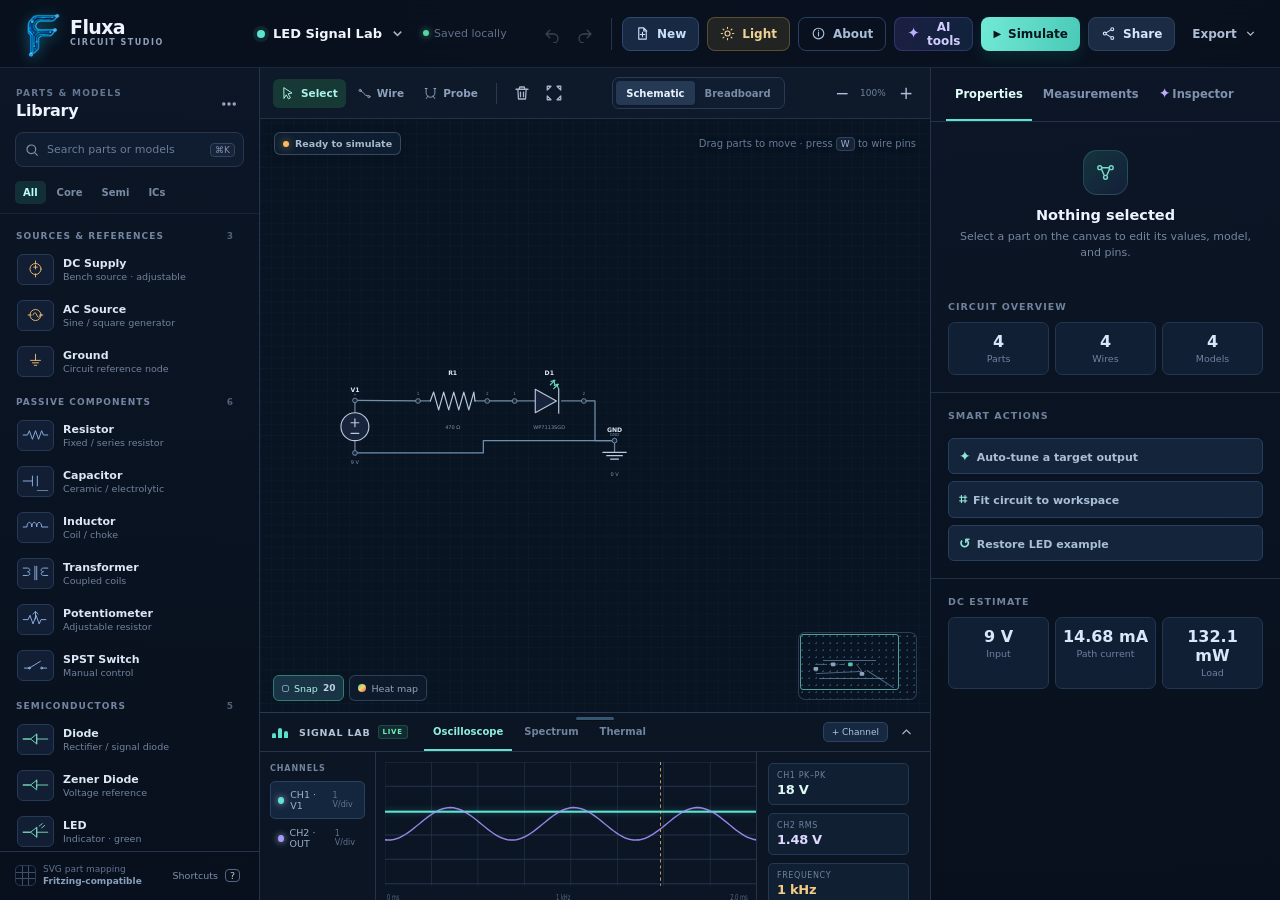
==== Fluxa.html @ 936eec21 "Initial release of Fluxa v1.0.0" ====
<!DOCTYPE html>
<html lang="en">
<head>
  <meta charset="UTF-8" />
  <meta name="viewport" content="width=device-width, initial-scale=1.0" />
  <meta name="theme-color" content="#0a1323" />
  <title>Fluxa — Circuit Studio</title>
  <style>
:root {
  --bg: #09111f;
  --bg-deep: #060c16;
  --panel: #0d1727;
  --panel-2: #111e31;
  --panel-3: #15233a;
  --line: #24334a;
  --line-soft: rgba(116, 143, 178, .16);
  --text: #edf4ff;
  --muted: #8ea0bb;
  --quiet: #60718b;
  --cyan: #58e6d0;
  --cyan-2: #22c8b3;
  --blue: #70a9ff;
  --violet: #9b8cff;
  --green: #55d69b;
  --amber: #f6bd5e;
  --red: #f36d77;
  --shadow: 0 18px 45px rgba(1, 6, 16, .34);
  --radius: 11px;
  font-family: Inter, ui-sans-serif, system-ui, -apple-system, BlinkMacSystemFont, "Segoe UI", sans-serif;
  color: var(--text);
  background: var(--bg);
}

* { box-sizing: border-box; }
html, body { width: 100%; height: 100%; margin: 0; overflow: hidden; }
body { background: radial-gradient(ellipse at 65% -30%, #142441 0%, var(--bg) 42%, var(--bg-deep) 100%); font-size: 13px; }
button, input, select { font: inherit; }
button { color: inherit; cursor: pointer; border: 0; }
button:focus-visible, input:focus-visible, select:focus-visible { outline: 2px solid var(--cyan); outline-offset: 2px; }
svg { display: block; }
.hidden { display: none !important; }

.app-shell { height: 100vh; height: 100dvh; min-height: 0; max-height: 100dvh; overflow: hidden; display: flex; flex-direction: column; }
.topbar {
  height: 68px; min-height: 68px; display: flex; align-items: center; gap: 26px;
  padding: 0 20px 0 18px; border-bottom: 1px solid rgba(101, 130, 168, .22);
  background: rgba(9, 17, 31, .9); backdrop-filter: blur(15px); position: relative; z-index: 20;
}
.brand { display: flex; align-items: center; gap: 10px; width: 206px; flex-shrink: 0; }
.brand-mark { width: 42px; height: 42px; display: grid; place-items: center; flex: 0 0 auto; overflow: visible; }
.brand-mark img { width: 45px; height: 45px; object-fit: contain; filter: drop-shadow(0 3px 7px rgba(39, 213, 255, .42)); }
.brand strong { display: block; letter-spacing: -.6px; font-size: 19px; font-weight: 750; line-height: 18px; }
.brand span { display: block; color: var(--muted); text-transform: uppercase; letter-spacing: 1.5px; font-size: 8px; line-height: 13px; font-weight: 800; }
.project-title-wrap { display: flex; align-items: center; gap: 11px; min-width: 260px; }
.project-title { display: flex; align-items: center; background: transparent; padding: 7px 7px; gap: 8px; border-radius: 7px; color: #f0f5fc; font-weight: 650; font-size: 13px; }
.project-title:hover { background: rgba(103, 132, 170, .13); }
.project-dot { width: 8px; height: 8px; background: var(--cyan); border-radius: 50%; box-shadow: 0 0 0 4px rgba(88, 230, 208, .1); }
.chevron { width: 15px; height: 15px; fill: none; stroke: currentColor; stroke-width: 1.6; opacity: .7; }
.save-status { font-size: 11px; color: var(--quiet); white-space: nowrap; }
.save-status i { width: 6px; height: 6px; display: inline-block; border-radius: 50%; background: var(--green); margin: 0 5px 1px 0; box-shadow: 0 0 7px rgba(85, 214, 155, .75); }
.top-actions { display: flex; align-items: center; gap: 8px; margin-left: auto; }
.history-actions { display: flex; border-right: 1px solid var(--line); padding-right: 10px; margin-right: 2px; gap: 1px; }
.icon-button, .small-icon, .icon-tool { width: 32px; height: 32px; display: grid; place-items: center; background: transparent; color: #a7b6cb; border-radius: 7px; }
.icon-button:hover:not(:disabled), .small-icon:hover, .icon-tool:hover { background: #1a2a43; color: #f3f7fe; }
.icon-button:disabled { opacity: .3; cursor: not-allowed; }
.icon-button svg, .small-icon svg, .icon-tool svg { width: 18px; height: 18px; fill: none; stroke: currentColor; stroke-width: 1.7; stroke-linecap: round; stroke-linejoin: round; }
.new-project-button, .theme-button, .about-button, .ai-top-button, .simulate-button, .share-button, .export-button { height: 34px; border-radius: 8px; display: inline-flex; align-items: center; gap: 7px; font-weight: 700; font-size: 12px; padding: 0 12px; transition: transform .16s ease, background .16s ease; }
.new-project-button:hover, .theme-button:hover, .about-button:hover, .ai-top-button:hover, .simulate-button:hover, .share-button:hover, .export-button:hover { transform: translateY(-1px); }
.new-project-button { color: #cae0fa; background: #172943; border: 1px solid #2e496b; }
.new-project-button:hover { color: #e5f4ff; background: #203957; border-color: #4b719e; }
.new-project-button svg, .theme-button svg, .about-button svg { width: 15px; height: 15px; fill: none; stroke: currentColor; stroke-width: 1.8; stroke-linecap: round; stroke-linejoin: round; }
.theme-button { color: #efd394; background: rgba(215, 162, 66, .12); border: 1px solid rgba(229, 183, 91, .29); }
.theme-button:hover { color: #fff0bd; background: rgba(215, 162, 66, .2); border-color: rgba(243, 204, 122, .48); }
.about-button { color: #a9bdd8; background: transparent; border: 1px solid #2b405e; }
.about-button:hover { color: #e5effb; background: #1b2d47; border-color: #476486; }
.ai-top-button { background: linear-gradient(100deg, rgba(129, 107, 255, .16), rgba(64, 153, 255, .13)); color: #d2ccff; border: 1px solid rgba(145, 128, 255, .22); }
.sparkle, .tab-spark { color: #bbaeff; font-size: 15px; line-height: 1; }
.simulate-button { color: #07151c; background: linear-gradient(105deg, #72ead5, #49c9b8); box-shadow: 0 7px 15px rgba(26, 190, 166, .13); }
.simulate-button.running { background: linear-gradient(105deg, #f2bf67, #ed9a55); }
.play-icon { font-size: 10px; }
.share-button { background: #1c2b44; color: #d6e6fc; border: 1px solid #2c4160; }
.share-button svg { width: 15px; height: 15px; fill: none; stroke: currentColor; stroke-width: 1.8; }
.export-button { background: transparent; color: #adbed6; padding-left: 9px; padding-right: 6px; }
.export-button svg { width: 13px; height: 13px; fill: none; stroke: currentColor; stroke-width: 1.6; }

.workspace { flex: 1 1 auto; min-height: 0; overflow: hidden; display: grid; grid-template-columns: 260px minmax(420px, 1fr) 350px; }
.library-panel, .inspector-panel { min-height: 0; background: linear-gradient(180deg, rgba(12, 22, 38, .96), rgba(8, 16, 29, .97)); }
.library-panel { border-right: 1px solid var(--line); display: flex; flex-direction: column; overflow: hidden; }
.inspector-panel { border-left: 1px solid var(--line); display: flex; flex-direction: column; overflow: hidden; }
.panel-heading { padding: 20px 16px 12px; display: flex; justify-content: space-between; align-items: center; }
.eyebrow { color: #657793; text-transform: uppercase; font-size: 9px; letter-spacing: 1.25px; font-weight: 750; display: block; margin-bottom: 3px; }
h2 { margin: 0; font-size: 16px; letter-spacing: -.25px; }
.small-icon { width: 29px; height: 29px; }
.search-input { margin: 0 15px; height: 35px; display: flex; align-items: center; gap: 7px; background: #101d31; border: 1px solid #243650; border-radius: 8px; padding: 0 8px; color: #7f91ab; }
.search-input:focus-within { border-color: #4d918d; box-shadow: 0 0 0 3px rgba(88, 230, 208, .09); }
.search-input svg { width: 16px; height: 16px; stroke: currentColor; fill: none; stroke-width: 1.8; flex: 0 0 auto; }
.search-input input { background: transparent; color: #e4edf9; border: 0; outline: 0; padding: 0; min-width: 0; width: 100%; font-size: 11px; }
.search-input input::placeholder { color: #697d99; }
kbd { border: 1px solid #33445d; border-radius: 4px; background: #17243a; color: #7f93b0; font-size: 9px; padding: 1px 4px; font-family: inherit; white-space: nowrap; }
.library-tabs { padding: 14px 15px 9px; display: flex; gap: 3px; border-bottom: 1px solid rgba(74, 99, 131, .2); }
.library-tab { padding: 6px 8px; color: #798ba4; font-size: 10px; font-weight: 700; background: transparent; border-radius: 5px; }
.library-tab:hover { color: #c7d6ea; }
.library-tab.active { color: #b8fff4; background: rgba(61, 202, 181, .14); }
.component-list { flex: 1 1 0; min-height: 0; overflow-x: hidden; overflow-y: auto; overscroll-behavior: contain; scrollbar-gutter: stable; padding: 4px 9px 14px; scrollbar-width: thin; scrollbar-color: #2a3d5a transparent; }
.component-list::-webkit-scrollbar { width: 8px; }
.component-list::-webkit-scrollbar-track { background: transparent; }
.component-list::-webkit-scrollbar-thumb { background: #2a3d5a; border: 2px solid #0c1626; border-radius: 99px; }
.component-list::-webkit-scrollbar-thumb:hover { background: #3d587d; }
.component-group-title { color: #7385a0; font-size: 9px; font-weight: 800; text-transform: uppercase; letter-spacing: 1.05px; padding: 13px 7px 5px; display: flex; align-items: center; justify-content: space-between; }
.component-group-title span { color: #4f617c; font-weight: 650; letter-spacing: 0; }
.component-item { min-height: 46px; padding: 6px 7px; display: flex; align-items: center; gap: 9px; border: 1px solid transparent; border-radius: 8px; cursor: grab; user-select: none; }
.component-item:hover { background: #14223a; border-color: #263b58; }
.component-item:active { cursor: grabbing; transform: scale(.985); }
.part-icon { width: 37px; height: 31px; border-radius: 6px; display: grid; place-items: center; color: #91b5ea; background: #111e33; border: 1px solid #263a58; flex: 0 0 auto; }
.part-icon svg { width: 27px; height: 20px; fill: none; stroke: currentColor; stroke-width: 1.5; stroke-linecap: round; stroke-linejoin: round; }
.part-icon.part-semi { color: #78ddbd; }
.part-icon.part-ic { color: #b3a7ff; }
.part-icon.part-source { color: #f2be70; }
.part-info { min-width: 0; flex: 1; }
.part-info b { display: block; color: #dbe7f5; font-size: 11px; line-height: 15px; overflow: hidden; text-overflow: ellipsis; white-space: nowrap; }
.part-info span { color: #71829d; font-size: 9.5px; display: block; overflow: hidden; text-overflow: ellipsis; white-space: nowrap; }
.part-add { width: 21px; height: 21px; flex: 0 0 21px; align-self: center; padding: 0; border-radius: 5px; display: grid; place-items: center; color: #8295b0; background: transparent; opacity: 0; }
.part-add svg { width: 12px; height: 12px; display: block; fill: none; stroke: currentColor; stroke-width: 1.9; stroke-linecap: round; }
.component-item:hover .part-add, .part-add:focus-visible { opacity: 1; background: #223653; color: var(--cyan); }
.empty-library { color: #7b8ca7; font-size: 12px; text-align: center; padding: 32px 15px; }
.library-footer { padding: 11px 15px 13px; border-top: 1px solid var(--line); display: flex; align-items: center; justify-content: space-between; }
.fritzing-note { display: flex; align-items: center; gap: 7px; color: #61738f; font-size: 9px; line-height: 12px; }
.fritzing-note b { color: #86a0bd; font-weight: 650; }
.mini-grid { width: 21px; height: 21px; border-radius: 5px; background: linear-gradient(90deg, transparent 30%, #4c607e 31% 35%, transparent 36% 64%, #4c607e 65% 69%, transparent 70%), linear-gradient(transparent 30%, #4c607e 31% 35%, transparent 36% 64%, #4c607e 65% 69%, transparent 70%); border: 1px solid #30435f; opacity: .8; }
.library-footer button { padding: 5px 4px; background: transparent; color: #7e91ae; font-size: 9.5px; }
.library-footer button:hover { color: #c4d5e9; }.library-footer button span { margin-left: 4px; color: #b5c7dd; border: 1px solid #536682; border-radius: 4px; padding: 0 4px; }

.studio { min-width: 0; min-height: 0; overflow: hidden; display: flex; flex-direction: column; background: #0a1322; }
.editor-toolbar { min-height: 51px; height: 51px; display: flex; align-items: center; gap: 8px; padding: 0 13px; background: #0e192a; border-bottom: 1px solid var(--line); position: relative; z-index: 4; }
.tool-group { display: flex; align-items: center; gap: 3px; }
.tool-button { display: flex; align-items: center; gap: 5px; height: 29px; padding: 0 8px; border-radius: 6px; background: transparent; color: #8da0bc; font-size: 10.5px; font-weight: 650; }
.tool-button svg { width: 15px; height: 15px; stroke: currentColor; fill: none; stroke-width: 1.55; stroke-linecap: round; stroke-linejoin: round; }
.tool-button:hover { background: #192943; color: #d7e4f4; }.tool-button.active { color: #aaf3e7; background: #173936; }
.toolbar-divider { width: 1px; height: 21px; background: #2a3950; margin: 0 2px; }
.icon-tool { width: 29px; height: 29px; }.icon-tool.small { width: 25px; height: 25px; }.icon-tool.small svg { width: 15px; height: 15px; }
.view-control-group { display: flex; align-items: center; gap: 7px; margin: 0 auto; }
.view-switch { display: flex; align-items: center; background: #101d31; padding: 3px; border: 1px solid #283a56; border-radius: 7px; }
.view-switch button { height: 24px; padding: 0 10px; background: transparent; border-radius: 4px; color: #788ca8; font-size: 10px; font-weight: 700; }.view-switch button.active { color: #e8f3fe; background: #263954; box-shadow: 0 1px 3px rgba(1, 8, 19, .35); }
.board-texture-toggle { height: 28px; display: inline-flex; align-items: center; gap: 5px; color: #9eb1c9; font-size: 9.5px; font-weight: 700; white-space: nowrap; cursor: pointer; user-select: none; }.board-texture-toggle input { position: absolute; inline-size: 1px; block-size: 1px; opacity: 0; pointer-events: none; }.board-texture-check { width: 15px; height: 15px; display: grid; place-items: center; border-radius: 4px; border: 1px solid #49617e; background: #14243a; color: transparent; transition: background .14s ease, border-color .14s ease, color .14s ease; }.board-texture-check svg { width: 11px; height: 11px; fill: none; stroke: currentColor; stroke-width: 2.1; stroke-linecap: round; stroke-linejoin: round; }.board-texture-toggle input:checked + .board-texture-check { color: #05221d; background: #74e2cd; border-color: #9af7e8; }.board-texture-toggle:hover { color: #d5e6f6; }.board-texture-toggle:focus-within .board-texture-check { outline: 2px solid var(--cyan); outline-offset: 2px; }
.zoom-controls { display: flex; gap: 1px; align-items: center; color: #7e91ad; font-size: 10px; }.zoom-controls button { height: 25px; width: 24px; background: transparent; border-radius: 5px; color: #adbfda; font-size: 17px; line-height: 20px; }.zoom-controls button:hover { background: #1e2e46; }.zoom-controls span { width: 38px; text-align: center; font-size: 9px; color: #71849f; }
.canvas-wrap { position: relative; flex: 1 1 0; min-height: 0; overflow: hidden; background: #091422; }
.circuit-canvas { width: 100%; height: 100%; touch-action: none; user-select: none; }
.canvas-status-row { pointer-events: none; position: absolute; z-index: 2; top: 13px; left: 14px; right: 14px; display: flex; align-items: center; justify-content: space-between; }
.status-chip { display: flex; align-items: center; gap: 6px; background: rgba(16, 31, 49, .9); border: 1px solid rgba(75, 105, 139, .6); backdrop-filter: blur(7px); color: #a8bacf; padding: 5px 8px; font-size: 9.5px; font-weight: 650; border-radius: 6px; box-shadow: 0 2px 9px rgba(0, 0, 0, .2); }.status-chip i { width: 6px; height: 6px; border-radius: 50%; background: var(--amber); box-shadow: 0 0 8px rgba(246, 189, 94, .7); }.status-chip.running i { background: var(--green); box-shadow: 0 0 8px rgba(85, 214, 155, .8); }
.canvas-help { color: #677b98; font-size: 10px; text-shadow: 0 1px 4px #07101d; }.canvas-help kbd { padding: 1px 4px; color: #9fb0c7; }.canvas-wrap.breadboard-canvas .canvas-help { color: #223b58; background: rgba(249, 246, 237, .88); border: 1px solid rgba(57, 79, 104, .42); border-radius: 6px; padding: 5px 8px; font-weight: 720; text-shadow: 0 1px 0 rgba(255,255,255,.82); box-shadow: 0 2px 8px rgba(65, 56, 35, .14); }.canvas-wrap.breadboard-canvas .canvas-help kbd { color: #1e3150; background: #e8ded0; border-color: #b4a992; }.canvas-wrap.breadboard-canvas .status-chip { color: #28445d; background: rgba(250, 247, 238, .93); border-color: rgba(57, 79, 104, .46); }.canvas-wrap.breadboard-canvas .status-chip.running { color: #1c5b4c; }
.canvas-bottom-left { position: absolute; bottom: 11px; left: 13px; z-index: 3; display: flex; gap: 5px; }.canvas-toggle { height: 26px; padding: 0 8px; border-radius: 6px; color: #90a3bd; background: rgba(14, 28, 46, .89); border: 1px solid rgba(69, 96, 130, .55); font-size: 9.5px; display: flex; align-items: center; gap: 5px; }.canvas-toggle:hover, .canvas-toggle.active { background: #183445; color: #aef2e6; border-color: #317d75; }.snap-dot { width: 7px; height: 7px; border-radius: 2px; border: 1px solid #7e93b0; }.heat-dot { width: 8px; height: 8px; border-radius: 50%; background: linear-gradient(135deg, #4cdaa2, #f7d36a, #ee5462); }.canvas-toggle b { color: #c0d1e8; font-size: 9px; }
.selection-quick-actions { position: absolute; z-index: 7; display: flex; align-items: center; gap: 3px; min-height: 36px; padding: 4px; background: rgba(15, 29, 48, .94); border: 1px solid rgba(74, 111, 151, .78); border-radius: 10px; box-shadow: 0 9px 20px rgba(1, 8, 19, .38); backdrop-filter: blur(10px); transform: translate(-50%, -100%); transform-origin: center bottom; }.selection-quick-actions.below { transform: translate(-50%, 0); transform-origin: center top; }.selection-action-label { max-width: 72px; overflow: hidden; text-overflow: ellipsis; white-space: nowrap; padding: 0 5px 0 4px; color: #c7d7e9; font-size: 9px; font-weight: 800; letter-spacing: .25px; }.selection-action-button { width: 29px; height: 28px; display: grid; place-items: center; padding: 0; color: #a9c0dd; background: #1d314c; border: 1px solid #2e4a6c; border-radius: 7px; transition: transform .14s ease, background .14s ease, color .14s ease; }.selection-action-button:hover { color: #dffff7; background: #24554f; border-color: #3d9b8e; transform: translateY(-1px); }.selection-action-button svg { width: 15px; height: 15px; fill: none; stroke: currentColor; stroke-width: 1.8; stroke-linecap: round; stroke-linejoin: round; }.selection-action-button.danger { color: #f4a7af; background: #382636; border-color: #744153; }.selection-action-button.danger:hover { color: #ffe1e4; background: #6b3344; border-color: #d65c6e; }.canvas-wrap.breadboard-canvas .selection-quick-actions { background: rgba(255, 252, 245, .96); border-color: #9a7ab9; box-shadow: 0 8px 18px rgba(71, 43, 92, .25); }.canvas-wrap.breadboard-canvas .selection-action-label { color: #41275d; }.canvas-wrap.breadboard-canvas .selection-action-button { color: #55317a; background: #efe7f6; border-color: #bda3d8; }.canvas-wrap.breadboard-canvas .selection-action-button:hover { color: #fff; background: #6f2dbd; border-color: #55208f; }.canvas-wrap.breadboard-canvas .selection-action-button.danger { color: #9a2938; background: #fae9e8; border-color: #d99a9f; }.canvas-wrap.breadboard-canvas .selection-action-button.danger:hover { color: #fff; background: #b82f43; border-color: #902237; }.minimap { width: 119px; height: 68px; position: absolute; right: 13px; bottom: 12px; z-index: 2; overflow: hidden; background: rgba(10, 21, 36, .89); border: 1px solid rgba(70, 96, 129, .6); border-radius: 7px; opacity: .9; }.minimap-grid { inset: 0; position: absolute; background-image: radial-gradient(#2d4968 1px, transparent 1px); background-size: 7px 7px; }.minimap-grid span, .minimap-grid i, .minimap-grid b { position: absolute; height: 1px; background: #6a97b9; transform-origin: left center; opacity: .72; }.minimap-grid span { width: 53px; left: 24px; top: 27px; }.minimap-grid i { width: 32px; left: 68px; top: 37px; transform: rotate(33deg); }.minimap-grid b { width: 65px; left: 20px; top: 45px; }.konva-minimap { position: absolute; inset: 0; z-index: 1; pointer-events: none; }.konva-minimap canvas { display: block; }.minimap-viewport { position: absolute; inset: 8px 10px; z-index: 2; border: 1px solid rgba(112, 229, 207, .75); border-radius: 3px; }

/* canvas objects */
.circuit-canvas .wire-hit { fill: none; stroke: rgba(255,255,255,.001); stroke-width: 15; stroke-linecap: round; stroke-linejoin: round; cursor: pointer; }.circuit-canvas .wire { fill: none; stroke: #7190ae; stroke-width: 2.2; stroke-linecap: round; stroke-linejoin: round; cursor: pointer; transition: stroke .15s ease, stroke-width .15s ease; }.circuit-canvas .wire:hover { stroke: #a8e9df; stroke-width: 3.2; }.circuit-canvas .wire.active { stroke: #67d8c4; filter: url(#softGlow); }.circuit-canvas .wire.warn { stroke: #e5aa60; }.circuit-canvas .wire.selected { stroke: #b5fff3; stroke-width: 4.4; filter: url(#softGlow); }.circuit-canvas .wire-preview { fill: none; stroke: #62e2cd; stroke-width: 2.7; stroke-dasharray: 5 5; pointer-events: none; }.circuit-canvas .junction { fill: #90d8ce; stroke: #0d2630; stroke-width: 2; }.circuit-canvas .component { cursor: grab; }.circuit-canvas .component.dragging { cursor: grabbing; opacity: .86; }.circuit-canvas .component .part-stroke { fill: none; stroke: #b9cadf; stroke-width: 2.1; stroke-linecap: round; stroke-linejoin: round; }.circuit-canvas .component .part-pin { fill: none; stroke: #6e819b; stroke-width: 2.2; stroke-linecap: round; }.circuit-canvas .component .part-fill { fill: #17243b; stroke: #b9cadf; stroke-width: 2; stroke-linejoin: round; }.circuit-canvas .component .part-accent { fill: none; stroke: #73dfc6; stroke-width: 2; stroke-linecap: round; stroke-linejoin: round; }.circuit-canvas .component .part-gold { fill: #d6a758; stroke: #e3c079; stroke-width: 1.3; }.circuit-canvas .component .part-ic { fill: #1b273c; stroke: #af9eff; stroke-width: 1.8; }.circuit-canvas .component .part-label { fill: #dce7f5; font-size: 11px; font-weight: 730; text-anchor: middle; paint-order: stroke; stroke: #0b1422; stroke-width: 3.3px; stroke-linejoin: round; }.circuit-canvas .component .part-value { fill: #7e91ad; font-size: 9px; text-anchor: middle; paint-order: stroke; stroke: #0b1422; stroke-width: 3px; stroke-linejoin: round; }.circuit-canvas .component .pin-label { fill: #6f859f; font-size: 7.5px; text-anchor: middle; }.circuit-canvas .component .ic-name { fill: #e5dfff; font-size: 14px; font-weight: 760; text-anchor: middle; }.circuit-canvas .component .ic-sub { fill: #a298b5; font-size: 7px; letter-spacing: 1.2px; text-anchor: middle; }.circuit-canvas .component .terminal-group { cursor: crosshair; }.circuit-canvas .component .terminal-hit { fill: #ffffff; opacity: .001; pointer-events: all; }.circuit-canvas .component .terminal { fill: #15253b; stroke: #869bb8; stroke-width: 1.45; pointer-events: none; transition: fill .15s ease, stroke .15s ease; }.circuit-canvas .component .terminal-group:hover .terminal, .circuit-canvas.wire-mode .terminal { fill: #70e2cf; stroke: #c0fff5; filter: drop-shadow(0 0 4px rgba(112, 226, 207, .8)); }.circuit-canvas.wire-mode .pin-label { fill: #aaf5e8; font-weight: 700; }.circuit-canvas .bread-source { fill: #4c5a68; stroke: #222c35; stroke-width: 2; }.circuit-canvas .bread-screen { fill: #8de8cf; stroke: #273842; stroke-width: 1.5; }.circuit-canvas .bread-screen-line { fill: none; stroke: #334b51; stroke-width: 2; stroke-linecap: round; }.circuit-canvas .bread-resistor { fill: #c79a63; stroke: #694a31; stroke-width: 1.6; }.circuit-canvas .bread-band { fill: #354353; }.circuit-canvas .bread-band.red { fill: #d55f50; }.circuit-canvas .bread-band.gold { fill: #e2c168; }.circuit-canvas .bread-cap { fill: #486a80; stroke: #213442; stroke-width: 1.4; }.circuit-canvas .bread-cap-top { fill: #7595a7; stroke: #213442; stroke-width: 1.2; }.circuit-canvas .bread-mark { fill: none; stroke: #eef4f7; stroke-width: 1.4; stroke-linecap: round; }.circuit-canvas .bread-coil { fill: none; stroke: #d0a76c; stroke-width: 7; stroke-linecap: round; }.circuit-canvas .bread-transformer { fill: #303a44; stroke: #141b23; stroke-width: 2; }.circuit-canvas .bread-transformer-line { fill: none; stroke: #c5a16e; stroke-width: 3; stroke-linecap: round; }.circuit-canvas .bread-pot { fill: #b5b9b8; stroke: #414b51; stroke-width: 2; }.circuit-canvas .bread-pot-shaft { fill: #535f68; stroke: #1e2930; stroke-width: 1.4; }.circuit-canvas .bread-switch { fill: #303c49; stroke: #17212a; stroke-width: 1.8; }.circuit-canvas .bread-switch-lever { fill: #c7d3d7; stroke: #4a5961; stroke-width: 1.5; }.circuit-canvas .bread-diode { fill: #242c35; stroke: #10161c; stroke-width: 1.5; }.circuit-canvas .bread-band.silver { fill: #d8d9d5; }.circuit-canvas .bread-led { fill: #42d98b; stroke: #0b6044; stroke-width: 1.4; }.circuit-canvas .bread-led-base { fill: #255943; stroke: #102a21; stroke-width: 1.2; }.circuit-canvas .bread-led-glint { fill: none; stroke: #b7ffe6; stroke-width: 2; stroke-linecap: round; opacity: .9; }.circuit-canvas .bread-transistor { fill: #252e38; stroke: #10161c; stroke-width: 1.7; }.circuit-canvas .bread-transistor-line { fill: none; stroke: #687584; stroke-width: 1.5; }.circuit-canvas .bread-chip { fill: #242d38; stroke: #111820; stroke-width: 2; }.circuit-canvas .bread-chip-notch { fill: #111820; stroke: #111820; }.circuit-canvas .bread-chip-text { fill: #cdd8d8; font-size: 9px; font-weight: 700; text-anchor: middle; }.circuit-canvas .component-hitbox { fill: #ffffff; opacity: .001; pointer-events: all; cursor: grab; }.circuit-canvas .component.selected .selection-box { display: block; }.circuit-canvas .selection-box { display: none; fill: none; stroke: #60ead3; stroke-width: 1.35; stroke-dasharray: 4 3; rx: 8; pointer-events: none; }.circuit-canvas .component.selected .part-stroke, .circuit-canvas .component.selected .part-fill { stroke: #86f4df; }.circuit-canvas .component.selected .part-label { fill: #e9fffb; }.component .thermal-halo { opacity: 0; pointer-events: none; }.heatmap-on .component .thermal-halo { opacity: .92; }.breadboard-view .component .part-stroke { stroke: #495d70; }.breadboard-view .component .part-pin { stroke: #a26c43; }.breadboard-view .component .part-label { fill: #1b2e45; stroke: none; paint-order: normal; font-weight: 800; }.breadboard-view .component .part-value { fill: #384b62; stroke: none; paint-order: normal; font-weight: 750; letter-spacing: .08px; }.breadboard-view .component .terminal { fill: #e4bf83; stroke: #4e3d27; }.breadboard-view.wire-mode .component .terminal { fill: #7c3aed; stroke: #2e1454; filter: drop-shadow(0 0 4px rgba(92, 42, 139, .64)); }.breadboard-view.wire-mode .pin-label { fill: #4d187b; stroke: none; }.breadboard-view .wire { stroke-width: 4.2; stroke: #e36559; }.breadboard-view .wire:nth-child(3n+2) { stroke: #459bd8; }.breadboard-view .wire.active { stroke: #f6a826; }.breadboard-view .wire:hover { stroke: #7136a3; }.breadboard-view .wire.selected { stroke: #6f2dbd; stroke-width: 5.2; filter: drop-shadow(0 0 3px rgba(82, 35, 137, .55)); }.breadboard-view .wire-preview { stroke: #6f2dbd; stroke-width: 4.2; filter: drop-shadow(0 0 2px rgba(82, 35, 137, .42)); }.breadboard-view .junction { fill: #6f2dbd; stroke: #fff9ee; stroke-width: 2.4; }.breadboard-view .component.selected .selection-box { display: block; fill: rgba(111, 45, 189, .06); stroke: #6f2dbd; stroke-width: 2.45; stroke-dasharray: 7 3; }.breadboard-view .component.selected .part-stroke, .breadboard-view .component.selected .part-fill { stroke: #6f2dbd; }.breadboard-view .component.selected .part-label { fill: #4c1978; stroke: none; }.breadboard-view .component .part-fill { fill: #303a46; stroke: #182129; }.breadboard-view .component .part-ic { fill: #242d38; stroke: #121820; }.breadboard-view .component .part-gold { fill: #c6a16c; }

.lab-drawer { position: relative; flex: 0 0 clamp(132px, 22vh, 188px); min-height: 0; max-height: 188px; overflow: hidden; background: #0b1524; border-top: 1px solid #293952; display: flex; flex-direction: column; transition: flex-basis .16s ease, height .16s ease; }.lab-drawer.user-sized { flex: 0 0 var(--lab-height); height: var(--lab-height); max-height: none; }.lab-drawer.collapsed { flex-basis: 39px; height: 39px; min-height: 39px; max-height: 39px; }.lab-drawer.user-sized.collapsed { flex-basis: 39px; height: 39px; min-height: 39px; max-height: 39px; }.lab-drawer.is-resizing { transition: none; }.lab-resize-handle { position: absolute; z-index: 12; top: 0; right: 0; left: 0; height: 10px; display: flex; align-items: center; justify-content: center; cursor: ns-resize; touch-action: none; }.lab-resize-handle span { width: 38px; height: 3px; border-radius: 99px; background: #385574; box-shadow: 0 1px 0 rgba(0,0,0,.35); transition: width .15s ease, background .15s ease; }.lab-resize-handle:hover span, .lab-resize-handle:focus-visible span, .lab-drawer.is-resizing .lab-resize-handle span { width: 66px; background: #64dfca; }.lab-resize-handle:focus-visible { outline: none; }.lab-drawer.collapsed .lab-resize-handle { display: none; } body.resizing-lab, body.resizing-lab * { cursor: ns-resize !important; user-select: none !important; }.lab-header { height: 39px; min-height: 39px; display: flex; align-items: center; gap: 10px; padding: 0 12px; border-bottom: 1px solid rgba(56, 79, 108, .55); }.lab-title { display: flex; gap: 7px; align-items: center; text-transform: uppercase; letter-spacing: .8px; color: #b4c4d8; font-size: 9.5px; font-weight: 800; min-width: 142px; }.scope-mark { width: 20px; height: 12px; display: flex; align-items: end; gap: 2px; }.scope-mark i { width: 4px; border-radius: 2px 2px 0 0; background: #59e0ca; display: block; }.scope-mark i:nth-child(1) { height: 5px; }.scope-mark i:nth-child(2) { height: 10px; }.scope-mark i:nth-child(3) { height: 7px; }.live-pill { color: #6ef1b2; background: rgba(84, 215, 155, .11); border: 1px solid rgba(84, 215, 155, .18); border-radius: 3px; padding: 2px 4px; font-size: 7px; letter-spacing: .75px; }.lab-tabs { align-self: stretch; display: flex; gap: 3px; }.lab-tabs button { height: 100%; color: #71849e; background: transparent; padding: 0 9px; border-bottom: 2px solid transparent; font-size: 10px; font-weight: 650; }.lab-tabs button:hover { color: #c6d6e8; }.lab-tabs button.active { color: #8cf0dd; border-bottom-color: #64e0cc; }.lab-actions { display: flex; align-items: center; gap: 5px; margin-left: auto; }.lab-actions > button:first-child { background: #172941; border: 1px solid #294364; border-radius: 5px; color: #a8c6e5; padding: 4px 8px; font-size: 9px; }.lab-actions > button:first-child:hover { background: #203754; }.lab-content { flex: 1 1 auto; min-height: 0; overflow: auto; overscroll-behavior: contain; scrollbar-gutter: stable; scrollbar-width: thin; scrollbar-color: #2b4665 transparent; }.lab-content::-webkit-scrollbar { width: 7px; height: 7px; }.lab-content::-webkit-scrollbar-thumb { background: #2b4665; border-radius: 8px; }.scope-layout, .spectrum-layout, .thermal-layout { min-height: 0; height: 100%; display: grid; }.scope-layout { grid-template-columns: 116px 1fr 164px; }.scope-sidebar { padding: 12px 10px; border-right: 1px solid rgba(54, 77, 105, .55); }.scope-control-title { color: #71839f; text-transform: uppercase; font-size: 8px; letter-spacing: .9px; font-weight: 800; margin-bottom: 8px; }.channel-row { padding: 7px 7px; display: flex; align-items: center; gap: 6px; border: 1px solid transparent; border-radius: 5px; color: #9eb0c9; font-size: 9.5px; }.channel-row.selected { background: #14263d; border-color: #264260; }.channel-color { width: 7px; height: 7px; border-radius: 50%; background: #63e4d0; box-shadow: 0 0 7px currentColor; }.channel-row:nth-child(3) .channel-color { background: #a897ff; }.channel-row small { color: #60748f; margin-left: auto; font-size: 8px; }.scope-graph-wrap { position: relative; padding: 10px 0 9px 9px; }.scope-graph { width: 100%; height: 100%; }.scope-grid { stroke: #24354d; stroke-width: 1; }.scope-axis-label { fill: #566984; font-size: 8px; }.scope-signal-a { fill: none; stroke: #58e5cf; stroke-width: 2; filter: drop-shadow(0 0 3px rgba(88, 229, 207, .35)); }.scope-signal-b { fill: none; stroke: #a995ff; stroke-width: 1.5; opacity: .88; }.scope-marker { stroke: #f5bd62; stroke-width: 1.2; stroke-dasharray: 3 3; }.scope-readout { padding: 11px 11px 10px; border-left: 1px solid rgba(54, 77, 105, .55); display: grid; align-content: center; gap: 8px; }.readout { padding: 7px 8px; background: #111f33; border: 1px solid #233953; border-radius: 5px; }.readout span { display: block; color: #6e829d; font-size: 8px; text-transform: uppercase; letter-spacing: .6px; }.readout b { display: block; font-size: 13px; color: #ddf9f3; letter-spacing: -.3px; margin-top: 2px; }.readout:nth-child(2) b { color: #dfd9ff; }.readout:nth-child(3) b { color: #f4cb83; }.spectrum-layout { grid-template-columns: 1fr 195px; }.spectrum-chart { padding: 11px 14px 9px; }.spectrum-chart svg { height: 100%; width: 100%; }.spectrum-bars rect { fill: url(#barGradient); }.spectrum-info { padding: 13px; border-left: 1px solid rgba(54, 77, 105, .55); }.spectrum-info h4, .thermal-layout h4 { color: #d5e2f0; font-size: 11px; margin: 0 0 10px; }.spectrum-info p { color: #7f92ad; font-size: 9.5px; line-height: 15px; margin: 0 0 10px; }.frequency-tag { display: inline-block; color: #68e3ce; background: rgba(74, 218, 194, .1); border: 1px solid rgba(74, 218, 194, .2); padding: 4px 6px; border-radius: 4px; font-size: 9px; }.thermal-layout { grid-template-columns: 1fr 230px; }.thermal-visual { padding: 9px 12px; display: flex; gap: 15px; align-items: center; }.thermal-scale { width: 12px; height: 105px; border-radius: 8px; background: linear-gradient(0deg, #45cf98, #e8dc60 52%, #f15c65); border: 1px solid rgba(255,255,255,.15); position: relative; }.thermal-scale::before, .thermal-scale::after { position: absolute; left: 19px; color: #71849f; font-size: 8px; white-space: nowrap; }.thermal-scale::before { content: 'Cool 25°C'; bottom: -1px; }.thermal-scale::after { content: 'Warm 52°C'; top: -1px; }.thermal-bars { flex: 1; display: flex; gap: 14px; align-items: end; height: 114px; padding: 0 20px; }.thermal-column { flex: 1; display: flex; flex-direction: column; align-items: center; justify-content: end; height: 100%; gap: 5px; }.thermal-column i { display: block; width: 32px; border-radius: 5px 5px 1px 1px; background: linear-gradient(0deg, #47d69b, #a7e26c); box-shadow: 0 0 10px rgba(88, 217, 151, .18); }.thermal-column.warn i { background: linear-gradient(0deg, #f4c45e, #ed8654); }.thermal-column span { font-size: 8px; color: #8092ab; }.thermal-insight { padding: 14px 15px; border-left: 1px solid rgba(54, 77, 105, .55); }.thermal-insight p { color: #8093ad; font-size: 9.5px; line-height: 14px; margin: 0; }.thermal-insight b { color: #d9e6f6; }.thermal-toggle-line { display: flex; margin-top: 11px; gap: 7px; align-items: center; color: #9ec8bf; font-size: 9px; }

/* Signal Lab adapts its density to the height chosen with the resize handle. */
.lab-drawer.compact .lab-header { height: 34px; min-height: 34px; padding: 0 9px; }
.lab-drawer.compact .lab-title { min-width: 112px; font-size: 9px; }
.lab-drawer.compact .live-pill { display: none; }
.lab-drawer.compact .lab-tabs button { padding: 0 7px; font-size: 9px; }
.lab-drawer.compact .lab-actions > button:first-child { padding: 3px 6px; font-size: 8px; }
.lab-drawer.compact .scope-layout { grid-template-columns: 74px minmax(0, 1fr) 116px; }
.lab-drawer.compact .scope-readout { padding: 5px; gap: 3px; }
.lab-drawer.compact .readout { padding: 4px 5px; }
.lab-drawer.compact .readout span { font-size: 7px; }
.lab-drawer.compact .readout b { margin-top: 1px; font-size: 10px; }
.lab-drawer.compact .scope-sidebar { padding: 5px 6px; }
.lab-drawer.compact .scope-control-title { margin-bottom: 3px; font-size: 7px; }
.lab-drawer.compact .channel-row { padding: 4px 5px; font-size: 8.5px; }
.lab-drawer.compact .channel-row small { font-size: 7.5px; }
.lab-drawer.compact .scope-graph-wrap { padding: 5px 5px 3px; }
.lab-drawer.compact .scope-axis-label { font-size: 7px; }
.lab-drawer.compact .spectrum-layout { grid-template-columns: minmax(0, 1fr); }
.lab-drawer.compact .spectrum-info { display: none; }
.lab-drawer.compact .spectrum-chart { padding: 5px 8px 4px; }
.lab-drawer.compact .thermal-layout { grid-template-columns: minmax(0, 1fr); }
.lab-drawer.compact .thermal-insight { display: none; }
.lab-drawer.compact .thermal-visual { padding: 4px 8px; gap: 10px; }
.lab-drawer.compact .thermal-scale { height: 78px; }
.lab-drawer.compact .thermal-bars { height: 82px; gap: 9px; padding: 0 8px; }
.lab-drawer.compact .thermal-column i { width: 27px; max-height: 68px; }
.lab-drawer.compact .thermal-column span { font-size: 7px; }
.lab-drawer.micro .lab-header { height: 31px; min-height: 31px; padding: 0 7px; }
.lab-drawer.micro .lab-title { min-width: 22px; }
.lab-drawer.micro .lab-title > span:nth-child(2), .lab-drawer.micro .live-pill { display: none; }
.lab-drawer.micro .lab-tabs { flex: 1; }
.lab-drawer.micro .lab-tabs button { padding: 0 5px; font-size: 8.5px; }
.lab-drawer.micro .lab-actions > button:first-child { display: none; }
.lab-drawer.micro .scope-layout { grid-template-columns: minmax(0, 1fr); }
.lab-drawer.micro .scope-sidebar, .lab-drawer.micro .scope-readout { display: none; }
.lab-drawer.micro .scope-graph-wrap { padding: 2px 5px; }
.lab-drawer.micro .scope-axis-label { display: none; }
.lab-drawer.micro .scope-signal-a { stroke-width: 1.6; }
.lab-drawer.micro .spectrum-chart { padding: 2px 6px; }
.lab-drawer.micro .thermal-visual { padding: 2px 7px; gap: 8px; }
.lab-drawer.micro .thermal-scale { height: 54px; }
.lab-drawer.micro .thermal-scale::before, .lab-drawer.micro .thermal-scale::after { display: none; }
.lab-drawer.micro .thermal-bars { height: 58px; gap: 6px; padding: 0 4px; }
.lab-drawer.micro .thermal-column i { width: 21px; max-height: 48px; }
.lab-drawer.micro .thermal-column span { display: none; }

.inspector-tabs { min-height: 51px; display: flex; padding: 0 13px; border-bottom: 1px solid var(--line); gap: 2px; }.inspector-tabs button { background: transparent; color: #7e91ad; border-bottom: 2px solid transparent; padding: 0 8px; font-size: 10.5px; font-weight: 700; }.inspector-tabs button:hover { color: #c4d3e7; }.inspector-tabs button.active { color: #dffefa; border-bottom-color: var(--cyan); }.tab-spark { font-size: 13px; margin-right: 2px; }.inspector-content { flex: 1; min-height: 0; overflow-y: auto; scrollbar-width: thin; scrollbar-color: #2a3c58 transparent; }.inspector-section { padding: 15px; border-bottom: 1px solid rgba(54, 77, 105, .5); }.inspector-section:last-child { border-bottom: 0; }.section-label { color: #6f829e; font-size: 8.5px; font-weight: 800; letter-spacing: 1.05px; text-transform: uppercase; margin-bottom: 9px; }.selection-intro { padding: 28px 19px 23px; text-align: center; }.selection-orb { width: 45px; height: 45px; margin: 0 auto 12px; display: grid; place-items: center; border-radius: 14px; color: #78d8cb; background: linear-gradient(135deg, rgba(65, 218, 192, .16), rgba(96, 126, 244, .1)); border: 1px solid rgba(86, 217, 196, .2); }.selection-orb svg { width: 23px; height: 23px; fill: none; stroke: currentColor; stroke-width: 1.5; }.selection-intro h3 { margin: 0 0 6px; font-size: 13px; }.selection-intro p { margin: 0; color: #7486a0; font-size: 10px; line-height: 15px; }.overview-grid { display: grid; grid-template-columns: repeat(3,1fr); gap: 6px; }.overview-stat { padding: 8px 5px; text-align: center; border: 1px solid #233651; background: #111f34; border-radius: 7px; }.overview-stat b { display: block; color: #d7e8f8; font-size: 14px; }.overview-stat span { color: #6e819e; font-size: 8px; }.quick-action { width: 100%; padding: 8px 9px; text-align: left; border-radius: 6px; color: #a9bfd8; background: #14243b; border: 1px solid #273f5f; font-size: 10px; font-weight: 650; margin-top: 7px; }.quick-action:hover { background: #1b314f; color: #d5e8fb; }.quick-action .action-icon { color: #8de6d7; font-size: 13px; margin-right: 6px; }.quick-action.danger-action:hover { color: #ffb3ba; background: #382331; border-color: #713b4d; }.wire-endpoint { display: flex; align-items: center; gap: 8px; padding: 8px 0; border-bottom: 1px solid rgba(59,83,111,.48); }.wire-endpoint:last-child { border-bottom: 0; }.endpoint-dot { width: 9px; height: 9px; flex: 0 0 auto; border-radius: 50%; box-shadow: 0 0 8px currentColor; }.endpoint-a { color: #63e4d0; background: #63e4d0; }.endpoint-b { color: #ad9dff; background: #ad9dff; }.wire-endpoint b { display: block; color: #d5e3f2; font-size: 10px; }.wire-endpoint small { display: block; color: #788ba6; font-size: 9px; margin-top: 2px; }.wire-hint { color: #7b90ab; font-size: 9px; line-height: 14px; margin-top: 11px; padding: 7px 8px; background: rgba(50,78,111,.15); border-left: 2px solid #5c81ac; }.wire-selected-icon { color: #92fff0; }.selected-component-head { display: flex; align-items: center; gap: 9px; }.selected-icon { width: 39px; height: 35px; border-radius: 8px; display: grid; place-items: center; color: #70ddc6; background: #112840; border: 1px solid #244762; }.selected-icon svg { width: 27px; height: 20px; fill: none; stroke: currentColor; stroke-width: 1.6; stroke-linecap: round; stroke-linejoin: round; }.selected-component-head h3 { margin: 0; font-size: 13px; }.selected-component-head p { margin: 2px 0 0; color: #7d91ac; font-size: 9px; }.component-id-badge { margin-left: auto; color: #8aa2bf; background: #192b44; border: 1px solid #2d476a; padding: 3px 5px; border-radius: 4px; font-size: 9px; font-weight: 750; }.model-select-wrap label, .field label { color: #798ca8; display: block; font-size: 9px; margin-bottom: 5px; }.model-select-wrap select, .field input, .field select { width: 100%; height: 31px; border-radius: 6px; color: #dbe9f6; background: #111f33; border: 1px solid #2a415f; padding: 0 8px; font-size: 10px; }.model-select-wrap select { color: #aaf0e3; border-color: #2d726b; }.model-note { color: #62d4b8; font-size: 8.5px; margin-top: 5px; display: flex; align-items: center; gap: 4px; }.model-note::before { content: '✓'; display: grid; place-items: center; font-size: 7px; color: #071b17; background: #6be4be; width: 11px; height: 11px; border-radius: 50%; }.field-grid { display: grid; grid-template-columns: 1fr 1fr; gap: 9px; }.field.full { grid-column: 1/-1; }.property-actions { display: grid; grid-template-columns: 1fr 1fr; gap: 6px; }.property-actions button { height: 28px; border-radius: 6px; color: #9cb1ca; background: #14233a; border: 1px solid #2b4260; font-size: 9.5px; }.property-actions button:hover { background: #1d3450; color: #e0ecfa; }.property-actions button.danger:hover { color: #ffacb4; background: #392333; border-color: #703949; }.pin-list { display: grid; grid-template-columns: 1fr 1fr; gap: 5px; }.pin-item { color: #9aacc5; background: #101d30; padding: 6px 7px; border: 1px solid #203650; border-radius: 5px; font-size: 9px; }.pin-item b { color: #5fd4c0; margin-right: 4px; }.datasheet-card { padding: 10px; border-radius: 7px; background: linear-gradient(130deg, rgba(38, 91, 94, .26), rgba(37, 54, 91, .18)); border: 1px solid rgba(75, 149, 153, .32); }.datasheet-card > div { display: flex; align-items: center; gap: 6px; color: #d6f7ef; font-size: 10px; font-weight: 700; }.datasheet-card svg { width: 14px; height: 14px; stroke: #77e4cf; fill: none; stroke-width: 1.6; }.datasheet-card p { margin: 5px 0 0; color: #8db6b3; font-size: 8.5px; line-height: 13px; }.measurement-card { padding: 10px; background: #111f34; border: 1px solid #243a58; border-radius: 8px; }.measurement-head { display: flex; align-items: center; justify-content: space-between; }.measurement-head b { font-size: 10px; }.measurement-head span { color: #62dfc5; font-size: 8px; font-weight: 750; }.measure-value { margin-top: 7px; color: #e4fbf7; font-size: 23px; letter-spacing: -.8px; font-weight: 720; }.measure-sub { color: #71849e; font-size: 9px; margin-top: 1px; }.meter-mode { margin: 10px 0; display: grid; grid-template-columns: repeat(3, 1fr); background: #0e1a2d; padding: 3px; border-radius: 6px; border: 1px solid #263a56; }.meter-mode button { color: #7488a3; font-size: 8.5px; padding: 5px 2px; border-radius: 4px; background: transparent; }.meter-mode button.active { color: #bbf8ed; background: #1a423f; }.probe-instruction { color: #8497b2; background: rgba(59, 88, 121, .12); border-left: 2px solid #58789e; padding: 7px 8px; line-height: 14px; font-size: 9px; }.probe-points { display: flex; gap: 5px; margin-top: 8px; }.probe-point { flex:1; color: #82a1bf; border: 1px dashed #3b5270; padding: 6px; border-radius: 4px; font-size: 8.5px; }.probe-point.set { border-style: solid; border-color: #328577; color: #9af1e1; background: rgba(47, 130, 117, .1); }.ai-hero { margin: 14px 14px 0; padding: 13px; border-radius: 9px; background: radial-gradient(circle at 85% 15%, rgba(155, 140, 255, .25), transparent 38%), linear-gradient(135deg,#172e48,#13233d); border: 1px solid #2e4b70; }.ai-hero-top { display: flex; gap: 8px; align-items: center; }.ai-avatar { width: 27px; height: 27px; border-radius: 8px; display: grid; place-items: center; color: #d6ceff; background: rgba(155, 140, 255, .22); font-size: 15px; }.ai-hero h3 { margin: 0; font-size: 11px; }.ai-hero p { margin: 2px 0 0; color: #8ca4bf; font-size: 9px; }.health-meter { height: 5px; border-radius: 3px; background: #1c2a42; overflow: hidden; margin: 11px 0 5px; }.health-meter i { display: block; height: 100%; border-radius: inherit; background: linear-gradient(90deg,#55d59a,#7be8c9); }.health-row { display: flex; justify-content: space-between; color: #86a0bc; font-size: 9px; }.health-row b { color: #a3efd9; }.issue-list { padding: 12px 14px; }.issue { display: flex; gap: 8px; padding: 9px 0; border-bottom: 1px solid rgba(60, 83, 111,.5); }.issue:last-child { border: 0; }.issue-icon { width: 18px; height: 18px; flex: 0 0 auto; display: grid; place-items: center; border-radius: 5px; font-size: 10px; }.issue.success .issue-icon { background: rgba(84, 215, 155, .13); color: #65dda5; }.issue.info .issue-icon { background: rgba(103, 164, 255, .13); color: #83b3ff; }.issue.warn .issue-icon { background: rgba(241, 183, 92, .13); color: #f2be69; }.issue.error .issue-icon { background: rgba(240, 98, 111, .13); color: #ff8d97; }.issue b { display: block; font-size: 9.5px; color: #c8d7e9; }.issue p { margin: 2px 0 0; color: #71849f; font-size: 8.8px; line-height: 13px; }.ai-action { margin: 0 14px 15px; width: calc(100% - 28px); color: #d9d5ff; background: linear-gradient(100deg, rgba(138, 116, 255, .23), rgba(74, 151, 255, .16)); border: 1px solid rgba(143, 129, 255, .32); border-radius: 7px; padding: 8px; font-size: 10px; font-weight: 700; }.ai-action:hover { background: linear-gradient(100deg, rgba(138, 116, 255, .32), rgba(74, 151, 255, .25)); }

/* Right panel readability pass */
.inspector-panel { font-size: 12px; }
.inspector-tabs { min-height: 54px; padding: 0 15px; }
.inspector-tabs button { padding: 0 9px; font-size: 11.5px; }
.tab-spark { font-size: 14px; }
.inspector-section { padding: 17px; }
.section-label { font-size: 9.5px; letter-spacing: 1px; margin-bottom: 10px; }
.selection-intro h3, .selected-component-head h3 { font-size: 14.5px; }
.selection-intro p { font-size: 11px; line-height: 16px; }
.overview-stat { padding: 9px 6px; }
.overview-stat b { font-size: 16px; }
.overview-stat span { font-size: 9.5px; }
.quick-action { min-height: 34px; padding: 9px 10px; font-size: 11px; }
.quick-action .action-icon { font-size: 14px; }
.wire-endpoint { padding: 9px 0; }
.wire-endpoint b { font-size: 11px; }
.wire-endpoint small, .wire-hint { font-size: 10px; line-height: 15px; }
.selected-icon { width: 42px; height: 38px; }
.selected-component-head p { font-size: 10px; line-height: 14px; }
.component-id-badge { padding: 4px 6px; font-size: 10px; }
.model-select-wrap label, .field label { font-size: 10px; margin-bottom: 6px; }
.model-select-wrap select, .field input, .field select { height: 34px; padding: 0 9px; font-size: 11px; }
.model-note { font-size: 9.5px; margin-top: 6px; }
.field-grid { gap: 10px; }
.property-actions button { height: 31px; font-size: 10.5px; }
.pin-item { padding: 7px 8px; font-size: 10px; }
.datasheet-card { padding: 11px; }
.datasheet-card > div { font-size: 11px; }
.datasheet-card p { font-size: 10px; line-height: 15px; }
.measurement-card { padding: 11px; }
.measurement-head b { font-size: 11px; }
.measurement-head span { font-size: 9px; }
.measure-sub { font-size: 10px; line-height: 15px; }
.meter-mode button { font-size: 9.5px; padding: 6px 2px; }
.probe-instruction { padding: 8px 9px; font-size: 10px; line-height: 15px; }
.probe-point { padding: 7px; font-size: 9.5px; }
.ai-hero h3 { font-size: 12px; }
.ai-hero p, .health-row { font-size: 10px; }
.issue b { font-size: 10.5px; }
.issue p { font-size: 9.5px; line-height: 14px; }
.ai-action { padding: 9px; font-size: 11px; }

.popover { position: fixed; z-index: 50; width: 230px; padding: 8px; background: #142136; border: 1px solid #304663; border-radius: 10px; box-shadow: 0 18px 45px rgba(0, 0, 0, .42); }.popover-title { color: #7f92ad; font-size: 9px; text-transform: uppercase; letter-spacing: .9px; font-weight: 800; padding: 5px 6px 7px; }.export-menu button { display: flex; gap: 9px; align-items: center; width: 100%; padding: 8px 6px; border-radius: 7px; color: #aabdd4; background: transparent; text-align: left; }.export-menu button:hover { background: #20334f; }.export-menu b { display: block; color: #dce8f6; font-size: 10px; }.export-menu small { color: #71849d; display: block; font-size: 8.5px; margin-top: 2px; }.export-file { width: 30px; height: 29px; display: grid; place-items: center; font-size: 8px; font-weight: 800; border-radius: 6px; border: 1px solid; }.file-png { color: #83dfe8; border-color: #39727d; background: #163139; }.file-svg { color: #bcacff; border-color: #5c5196; background: #27234b; }.file-json { color: #efbd70; border-color: #785b35; background: #35291b; }.file-import { color: #85e7bc; border-color: #377c5c; background: #153629; }.popover-divider { height: 1px; margin: 5px 4px; background: rgba(90, 118, 151, .38); }
.modal-backdrop { position: fixed; inset: 0; z-index: 70; display: grid; place-items: center; background: rgba(3, 8, 16, .72); backdrop-filter: blur(4px); }.modal { width: min(446px, calc(100vw - 32px)); max-height: calc(100vh - 40px); overflow: auto; border: 1px solid #344b6b; border-radius: 14px; background: linear-gradient(150deg, #17263d, #101c30); box-shadow: 0 24px 70px rgba(0,0,0,.52); }.about-modal { width: min(392px, calc(100vw - 32px)); overflow: hidden; }.about-hero { display: flex; align-items: center; gap: 11px; padding: 20px 19px 17px; background: radial-gradient(circle at 88% 5%, rgba(91, 222, 201, .18), transparent 34%), linear-gradient(135deg, #192d49, #14213a); border-bottom: 1px solid rgba(76, 116, 158, .46); }.about-mark { width: 39px; height: 39px; flex: 0 0 auto; display: grid; place-items: center; border-radius: 12px; color: #071b27; background: linear-gradient(135deg, #90f0dc, #59b7ed 70%, #a899ff); font-size: 22px; font-weight: 850; box-shadow: 0 6px 18px rgba(65, 194, 211, .18); }.about-kicker { color: #8aa7c7; font-size: 9px; font-weight: 800; letter-spacing: 1.05px; text-transform: uppercase; }.about-hero h2 { margin: 2px 0 0; color: #eff7ff; font-size: 20px; letter-spacing: -.5px; }.about-hero h2 span { color: #76e0cc; font-size: 10px; font-weight: 750; letter-spacing: .2px; margin-left: 5px; vertical-align: middle; }.about-hero .modal-close { align-self: flex-start; }.about-body { padding: 17px 19px 3px; }.about-body > p { color: #9fb1c8; font-size: 11px; line-height: 17px; margin: 0 0 14px; }.about-github { display: flex; align-items: center; gap: 9px; padding: 10px; color: #c1fff1; background: rgba(41, 106, 102, .18); border: 1px solid rgba(78, 181, 162, .36); border-radius: 8px; text-decoration: none; transition: background .15s ease, transform .15s ease; }.about-github:hover { background: rgba(47, 135, 122, .26); transform: translateY(-1px); }.about-github svg { width: 19px; height: 19px; flex: 0 0 auto; fill: currentColor; stroke: none; }.about-github span { min-width: 0; flex: 1; }.about-github b { display: block; overflow: hidden; color: #e3fff8; font-size: 10px; text-overflow: ellipsis; white-space: nowrap; }.about-github small { display: block; color: #8fc5ba; font-size: 8.5px; margin-top: 2px; }.about-external { color: #78dcca; font-size: 16px; }.about-foot { padding-top: 12px; }
.modal-head { padding: 18px 19px 14px; display: flex; align-items: flex-start; gap: 10px; border-bottom: 1px solid rgba(61, 85, 117, .62); }.modal-head-icon { width: 32px; height: 32px; border-radius: 9px; display: grid; place-items: center; color: #bbaeff; background: rgba(155, 140, 255, .14); font-size: 17px; }.modal-head h2 { font-size: 15px; }.modal-head p { color: #8498b4; font-size: 10px; margin: 3px 0 0; line-height: 14px; }.modal-close { margin-left: auto; background: transparent; color: #8295af; width: 25px; height: 25px; font-size: 19px; border-radius: 5px; }.modal-close:hover { background: #293c58; color: #ecf4ff; }.modal-body { padding: 17px 19px; }.modal-field { margin-bottom: 12px; }.modal-field label { display: block; color: #91a5be; font-size: 10px; margin-bottom: 5px; }.modal-field input, .modal-field select { height: 35px; width: 100%; color: #e2edf9; background: #0f1b2d; border: 1px solid #2d4665; border-radius: 7px; padding: 0 10px; }.modal-grid { display: grid; grid-template-columns: 1fr 1fr; gap: 10px; }.modal-note { padding: 10px; border-radius: 7px; background: rgba(55, 93, 127,.14); border: 1px solid rgba(75, 122, 164,.24); color: #8ca8c5; font-size: 9.5px; line-height: 15px; }.tune-result { margin-top: 13px; padding: 11px; border-radius: 8px; background: linear-gradient(110deg,rgba(57, 183, 161,.15),rgba(58,113,174,.1)); border: 1px solid rgba(70, 196, 171,.3); }.tune-result .result-label { color: #74dcca; font-size: 8.5px; font-weight: 800; letter-spacing: .75px; text-transform: uppercase; }.tune-result b { display: block; color: #e1fbf5; font-size: 16px; margin: 3px 0; }.tune-result span { color: #93b8b3; font-size: 9px; }.modal-foot { padding: 13px 19px 18px; display: flex; justify-content: flex-end; gap: 8px; }.modal-foot button { height: 34px; padding: 0 12px; border-radius: 7px; font-size: 10px; font-weight: 700; }.button-secondary { color: #a8bbd2; background: #1a2b44; border: 1px solid #304862; }.button-secondary:hover { background: #223955; }.button-primary { color: #061b19; background: linear-gradient(105deg, #7cebd6, #46c8b2); }.button-primary:hover { filter: brightness(1.07); }.button-danger { color: #fff3f4; background: linear-gradient(105deg, #dc5d6d, #b7364c); border: 1px solid rgba(255, 177, 186, .22); }.button-danger:hover { filter: brightness(1.09); }.share-url { display: flex; gap: 6px; }.share-url input { flex: 1; min-width: 0; }.copy-button { padding: 0 11px; border-radius: 7px; color: #b7fff3; background: #1a4945; border: 1px solid #32766e; font-size: 9px; font-weight: 700; }.share-preview { display: flex; align-items: center; gap: 9px; margin-top: 15px; padding: 9px; background: #101d30; border: 1px solid #283d5b; border-radius: 7px; }.share-preview-icon { width: 26px; height: 26px; border-radius: 6px; color: #6ce5d0; display: grid; place-items: center; background: #183b3b; }.share-preview b { display: block; color: #dfeafa; font-size: 10px; }.share-preview span { display: block; color: #7386a1; font-size: 8.5px; margin-top: 2px; }.shortcut-list { display: grid; grid-template-columns: 1fr auto; gap: 9px 15px; align-items: center; }.shortcut-list span { color: #9cafc6; font-size: 10px; }.shortcut-list kbd { justify-self: end; color: #c5d7ec; background: #1d2d45; border-color: #344c6b; padding: 3px 6px; font-size: 9px; }
.toast-region { position: fixed; z-index: 90; right: 17px; bottom: 18px; display: flex; flex-direction: column; gap: 8px; }.toast { min-width: 210px; max-width: 330px; display: flex; align-items: center; gap: 8px; padding: 10px 11px; border-radius: 8px; color: #dbeafa; background: #17263d; border: 1px solid #314a6b; box-shadow: 0 12px 28px rgba(0,0,0,.34); animation: toast-in .22s ease-out; font-size: 10px; }.toast i { width: 17px; height: 17px; display: grid; place-items: center; flex: 0 0 auto; border-radius: 50%; color: #062017; background: #67ddb0; font-style: normal; font-size: 10px; font-weight: 800; }.toast.warn i { color: #2d1b00; background: #f3bd67; }.toast.error i { color: #310b13; background: #ff8792; }@keyframes toast-in { from { transform: translateY(7px); opacity: 0; } to { transform: translateY(0); opacity: 1; } }

/* Light theme */
body.light-theme { --bg: #f2f6fa; --bg-deep: #e8eef5; --panel: #ffffff; --panel-2: #f6f9fc; --panel-3: #eaf1f7; --line: #cbd8e6; --line-soft: rgba(69, 99, 132, .14); --text: #17283c; --muted: #526b86; --quiet: #71859d; --cyan: #148c81; --cyan-2: #0d766e; --blue: #397bcc; --violet: #725dce; --green: #228c61; --amber: #b97515; --red: #c84253; background: radial-gradient(ellipse at 68% -30%, #e5f4fb 0%, #f6f9fc 42%, #e9f0f6 100%); color: #17283c; }
body.light-theme .topbar { background: rgba(255, 255, 255, .9); border-bottom-color: #cfdae7; }
body.light-theme .brand strong, body.light-theme .project-title { color: #1b3048; }
body.light-theme .brand span, body.light-theme .save-status { color: #6e829b; }
body.light-theme .project-title:hover { background: #eaf1f7; }
body.light-theme .project-dot { background: #168c81; box-shadow: 0 0 0 4px rgba(20, 140, 129, .11); }
body.light-theme .history-actions { border-right-color: #d3dee9; }
body.light-theme .icon-button, body.light-theme .small-icon, body.light-theme .icon-tool { color: #5c7089; }
body.light-theme .icon-button:hover:not(:disabled), body.light-theme .small-icon:hover, body.light-theme .icon-tool:hover { background: #e6eef6; color: #17324c; }
body.light-theme .new-project-button { color: #28527a; background: #eaf2fb; border-color: #bdd1e6; }
body.light-theme .theme-button { color: #72520f; background: #fff5d8; border-color: #e7ca80; }
body.light-theme .about-button { color: #536a85; border-color: #c5d3e2; }
body.light-theme .about-button:hover { color: #233f5c; background: #e9f1f8; border-color: #9fb8d0; }
body.light-theme .ai-top-button { color: #54469a; background: linear-gradient(100deg, #eeeaff, #e9f2ff); border-color: #cfc5f3; }
body.light-theme .simulate-button { color: #ffffff; background: linear-gradient(105deg, #168c81, #0f756d); }
body.light-theme .share-button { color: #2d4a69; background: #eaf1f8; border-color: #bfd0e1; }
body.light-theme .export-button { color: #526a85; }
body.light-theme .library-panel, body.light-theme .inspector-panel { background: linear-gradient(180deg, #ffffff, #f5f8fb); border-color: #d1dce8; }
body.light-theme .search-input { background: #f6f9fc; border-color: #c9d7e5; color: #667b94; }
body.light-theme .search-input input { color: #20364e; }
body.light-theme .search-input input::placeholder { color: #879ab0; }
body.light-theme kbd { background: #eef3f8; border-color: #cad6e2; color: #5f7590; }
body.light-theme .library-tabs { border-bottom-color: #dce5ed; }
body.light-theme .library-tab { color: #60748e; }
body.light-theme .library-tab.active { color: #126f67; background: #dff6f1; }
body.light-theme .component-item:hover { background: #edf4fa; border-color: #cbdbea; }
body.light-theme .part-icon { color: #4778b0; background: #f5f8fc; border-color: #cad8e7; }
body.light-theme .part-icon.part-semi { color: #238c6d; }
body.light-theme .part-icon.part-ic { color: #7562bd; }
body.light-theme .part-info b { color: #223850; }
body.light-theme .part-info span, body.light-theme .component-group-title { color: #647991; }
body.light-theme .component-group-title span { color: #8798aa; }
body.light-theme .component-list { scrollbar-color: #b5c6d7 transparent; }
body.light-theme .component-list::-webkit-scrollbar-thumb { background: #b5c6d7; border-color: #f5f8fb; }
body.light-theme .library-footer { border-top-color: #d7e1eb; }
body.light-theme .studio { background: #edf3f9; }
body.light-theme .editor-toolbar { background: #f8fafc; border-bottom-color: #ccd9e6; }
body.light-theme .tool-button { color: #5b708a; }
body.light-theme .tool-button:hover { background: #e8f0f7; color: #1d3d5b; }
body.light-theme .tool-button.active { color: #0f7269; background: #dff4ef; }
body.light-theme .toolbar-divider { background: #d2dde8; }
body.light-theme .view-switch { background: #eef3f8; border-color: #c7d5e3; }
body.light-theme .view-switch button { color: #647994; }
body.light-theme .view-switch button.active { color: #223a55; background: #ffffff; box-shadow: 0 1px 3px rgba(45, 72, 103, .15); }
body.light-theme .board-texture-toggle { color: #526b85; }
body.light-theme .board-texture-check { background: #f7fafc; border-color: #aabdd0; }
body.light-theme .zoom-controls { color: #5e748e; }
body.light-theme .zoom-controls button:hover { background: #e5eef7; }
body.light-theme .canvas-wrap:not(.breadboard-canvas) { background: #edf4fa; }
body.light-theme .canvas-help { color: #405b78; text-shadow: 0 1px 0 rgba(255,255,255,.86); }
body.light-theme .status-chip { background: rgba(255,255,255,.92); border-color: #b8cadb; color: #3d5874; box-shadow: 0 2px 9px rgba(60, 84, 108, .11); }
body.light-theme .canvas-toggle { color: #536d89; background: rgba(255,255,255,.9); border-color: #bfd0e0; }
body.light-theme .canvas-toggle:hover, body.light-theme .canvas-toggle.active { color: #0c6e65; background: #e1f4ef; border-color: #80cbbf; }
body.light-theme .minimap { background: rgba(248, 251, 253, .94); border-color: #aebfd0; }
body.light-theme .minimap-grid { background-image: radial-gradient(#9fb4c9 1px, transparent 1px); }
body.light-theme .minimap-viewport { border-color: #11897e; }
body.light-theme .circuit-canvas .wire { stroke: #5d7896; }
body.light-theme .circuit-canvas .wire.active { stroke: #138c80; }
body.light-theme .circuit-canvas .wire.warn { stroke: #c47b1f; }
body.light-theme .circuit-canvas .wire.selected { stroke: #087a72; }
body.light-theme .circuit-canvas .junction { fill: #208d82; stroke: #edf4fa; }
body.light-theme .circuit-canvas .component .part-stroke { stroke: #344f69; }
body.light-theme .circuit-canvas .component .part-pin { stroke: #71879e; }
body.light-theme .circuit-canvas .component .part-fill { fill: #f8fbfd; stroke: #344f69; }
body.light-theme .circuit-canvas .component .part-label { fill: #1f3853; stroke: #edf4fa; }
body.light-theme .circuit-canvas .component .part-value { fill: #56708a; stroke: #edf4fa; }
body.light-theme .circuit-canvas .component .pin-label { fill: #5e768e; }
body.light-theme .circuit-canvas .component .terminal { fill: #f8fbfd; stroke: #4c6983; }
body.light-theme .circuit-canvas.wire-mode .terminal { fill: #1c9c90; stroke: #e9fffa; }
body.light-theme .circuit-canvas .selection-box { stroke: #0a8277; }
body.light-theme .circuit-canvas .component.selected .part-stroke, body.light-theme .circuit-canvas .component.selected .part-fill { stroke: #087a72; }
body.light-theme .circuit-canvas .component.selected .part-label { fill: #075f58; }
body.light-theme .breadboard-view .component .part-label { fill: #1b2e45; stroke: none; }
body.light-theme .breadboard-view .component .part-value { fill: #384b62; stroke: none; }
body.light-theme .lab-drawer { background: #f8fafc; border-top-color: #cbd9e6; }
body.light-theme .lab-header { border-bottom-color: #d0dce8; }
body.light-theme .lab-title { color: #455f7a; }
body.light-theme .lab-tabs button { color: #627891; }
body.light-theme .lab-tabs button.active { color: #08766d; border-bottom-color: #109c91; }
body.light-theme .lab-actions > button:first-child { color: #3d607e; background: #eaf2f9; border-color: #bfd1e2; }
body.light-theme .scope-sidebar, body.light-theme .scope-readout, body.light-theme .spectrum-info, body.light-theme .thermal-insight { border-color: #d1dce7; }
body.light-theme .scope-grid { stroke: #d6e0e9; }
body.light-theme .scope-axis-label { fill: #71869c; }
body.light-theme .scope-signal-a { stroke: #088f80; }
body.light-theme .scope-signal-b { stroke: #7a67ca; }
body.light-theme .channel-row { color: #536b85; }
body.light-theme .channel-row.selected { background: #e8f4f2; border-color: #badfd8; }
body.light-theme .readout, body.light-theme .measurement-card { background: #f5f8fb; border-color: #cbd9e7; }
body.light-theme .readout span, body.light-theme .measure-sub { color: #667d96; }
body.light-theme .readout b, body.light-theme .measure-value { color: #174b64; }
body.light-theme .inspector-tabs { border-bottom-color: #d2dde8; }
body.light-theme .inspector-tabs button { color: #627891; }
body.light-theme .inspector-tabs button.active { color: #0b7068; border-bottom-color: #118d82; }
body.light-theme .inspector-section { border-bottom-color: #dce4ec; }
body.light-theme .selection-intro p, body.light-theme .selected-component-head p, body.light-theme .datasheet-card p, body.light-theme .issue p { color: #667d96; }
body.light-theme .overview-stat, body.light-theme .pin-item { background: #f5f8fb; border-color: #cfdae6; color: #526b85; }
body.light-theme .overview-stat b, body.light-theme .selected-component-head h3, body.light-theme .selection-intro h3 { color: #1f3853; }
body.light-theme .quick-action, body.light-theme .property-actions button { color: #48627f; background: #eef4f9; border-color: #c8d7e5; }
body.light-theme .quick-action:hover, body.light-theme .property-actions button:hover { color: #1a4d67; background: #e3f0f7; }
body.light-theme .model-select-wrap select, body.light-theme .field input, body.light-theme .field select { color: #243d58; background: #f9fbfd; border-color: #bfd0df; }
body.light-theme .datasheet-card, body.light-theme .ai-hero { background: linear-gradient(135deg, #eaf5f3, #edf2fb); border-color: #bcdcd8; }
body.light-theme .datasheet-card > div, body.light-theme .ai-hero h3 { color: #27556d; }
body.light-theme .probe-instruction, body.light-theme .wire-hint { color: #57718c; background: #edf4fa; border-left-color: #78a0c3; }
body.light-theme .meter-mode { background: #edf3f8; border-color: #c8d6e4; }
body.light-theme .meter-mode button { color: #647a92; }
body.light-theme .meter-mode button.active { color: #08736a; background: #dff2ed; }
body.light-theme .issue { border-bottom-color: #dbe4ec; }
body.light-theme .selection-quick-actions { background: rgba(255,255,255,.97); border-color: #b8c9da; box-shadow: 0 9px 20px rgba(55, 79, 105, .2); }
body.light-theme .selection-action-label { color: #2d4966; }
body.light-theme .selection-action-button { color: #38627e; background: #edf4fa; border-color: #c1d2e1; }
body.light-theme .selection-action-button:hover { color: #fff; background: #147d73; border-color: #0e685f; }
body.light-theme .popover { background: #ffffff; border-color: #c0cfde; box-shadow: 0 18px 45px rgba(39, 61, 87, .23); }
body.light-theme .popover-title, body.light-theme .export-menu small { color: #667e97; }
body.light-theme .export-menu b { color: #28435f; }
body.light-theme .export-menu button:hover { background: #edf4fa; }
body.light-theme .modal-backdrop { background: rgba(39, 58, 81, .35); }
body.light-theme .modal { background: linear-gradient(150deg, #ffffff, #f4f8fb); border-color: #bfcedc; box-shadow: 0 24px 70px rgba(37, 58, 82, .3); }
body.light-theme .modal-head, body.light-theme .about-hero { border-color: #cad8e5; }
body.light-theme .modal-head h2, body.light-theme .about-hero h2 { color: #203953; }
body.light-theme .modal-head p, body.light-theme .modal-note, body.light-theme .about-body > p { color: #5b728b; }
body.light-theme .modal-field input, body.light-theme .modal-field select, body.light-theme .share-url input { color: #263e57; background: #f8fbfd; border-color: #bfd0df; }
body.light-theme .button-secondary { color: #4c6480; background: #edf3f8; border-color: #c6d5e3; }
body.light-theme .about-hero { background: linear-gradient(135deg, #e9f5f4, #edf3fc); }
body.light-theme .about-kicker { color: #5d7a96; }
body.light-theme .about-github { color: #13766d; background: #e6f5f1; border-color: #b8dcd5; }
body.light-theme .about-github b { color: #176158; }
body.light-theme .about-github small { color: #5d8d84; }
body.light-theme .toast { color: #29445f; background: #ffffff; border-color: #bed0df; box-shadow: 0 12px 28px rgba(45, 68, 94, .2); }

@media (max-width: 1180px) { .workspace { grid-template-columns: 232px minmax(380px, 1fr) 320px; }.brand { width: 158px; }.save-status { display: none; }.topbar { gap: 10px; }.ai-top-button { display: none; }.scope-layout { grid-template-columns: 94px 1fr 136px; }.project-title-wrap { min-width: 180px; } }
@media (max-width: 940px) { body { overflow: auto; }.workspace { grid-template-columns: 210px minmax(380px,1fr); }.inspector-panel { display: none; }.share-button { display: none; }.project-title-wrap { min-width: 150px; }.brand { width: 125px; }.brand span { display: none; } }
@media (max-width: 700px) { html, body { overflow: auto; }.topbar { padding: 0 10px; }.workspace { min-width: 700px; }.project-title-wrap { display: none; }.top-actions { margin-left: auto; }.history-actions { display: none; }.lab-drawer { height: 175px; }.brand { width: auto; }.export-button { display: none; } }

  </style>
</head>
<body>
  <div class="app-shell">
    <header class="topbar">
      <div class="brand" aria-label="Fluxa">
        <div class="brand-mark" aria-hidden="true">
          <img src="[data-uri]" alt="" />
        </div>
        <div><strong>Fluxa</strong><span>circuit studio</span></div>
      </div>

      <div class="project-title-wrap">
        <button class="project-title" id="projectTitleBtn" title="Rename project">
          <span class="project-dot"></span><span id="projectName">LED Signal Lab</span><svg class="chevron" viewBox="0 0 16 16"><path d="m4 6 4 4 4-4"/></svg>
        </button>
        <span class="save-status" id="saveStatus"><i></i>Saved locally</span>
      </div>

      <div class="top-actions">
        <div class="history-actions" aria-label="History">
          <button class="icon-button" id="undoBtn" title="Undo (Ctrl / ⌘ Z)" aria-label="Undo" disabled>
            <svg viewBox="0 0 24 24"><path d="M9 7 4 12l5 5M4 12h10a6 6 0 1 1 0 12"/></svg>
          </button>
          <button class="icon-button" id="redoBtn" title="Redo (Ctrl / ⌘ Shift Z)" aria-label="Redo" disabled>
            <svg viewBox="0 0 24 24"><path d="m15 7 5 5-5 5m5-5H10a6 6 0 1 0 0 12"/></svg>
          </button>
        </div>
        <button class="new-project-button" id="newProjectBtn" title="Create a new empty project"><svg viewBox="0 0 24 24"><path d="M6 3h8l4 4v14H6zM14 3v5h5M12 10v7M8.5 13.5h7"/></svg>New</button>
        <button class="theme-button" id="themeToggleBtn" title="Switch to light theme"><svg viewBox="0 0 24 24"><circle cx="12" cy="12" r="4"/><path d="M12 2v2M12 20v2M4.9 4.9l1.4 1.4M17.7 17.7l1.4 1.4M2 12h2M20 12h2M4.9 19.1l1.4-1.4M17.7 6.3l1.4-1.4"/></svg><span id="themeLabel">Light</span></button>
        <button class="about-button" id="aboutBtn" title="About Fluxa"><svg viewBox="0 0 24 24"><circle cx="12" cy="12" r="8.5"/><path d="M12 10v6M12 7.2v.2"/></svg>About</button>
        <button class="ai-top-button" id="aiTopBtn"><span class="sparkle">✦</span>AI tools</button>
        <button class="simulate-button" id="simulateBtn"><span class="play-icon">▶</span><span id="simulateLabel">Simulate</span></button>
        <button class="share-button" id="shareBtn"><svg viewBox="0 0 24 24"><circle cx="18" cy="5" r="2.3"/><circle cx="6" cy="12" r="2.3"/><circle cx="18" cy="19" r="2.3"/><path d="m8 11 7.8-4.8M8 13l7.8 4.8"/></svg>Share</button>
        <button class="export-button" id="exportBtn">Export <svg viewBox="0 0 16 16"><path d="m4 6 4 4 4-4"/></svg></button>
      </div>
    </header>

    <main class="workspace">
      <aside class="library-panel" aria-label="Component library">
        <div class="panel-heading">
          <div><span class="eyebrow">Parts &amp; models</span><h2>Library</h2></div>
          <button class="small-icon" id="libraryMoreBtn" title="Library preferences"><svg viewBox="0 0 24 24"><circle cx="5" cy="12" r="1.4"/><circle cx="12" cy="12" r="1.4"/><circle cx="19" cy="12" r="1.4"/></svg></button>
        </div>
        <label class="search-input">
          <svg viewBox="0 0 24 24"><circle cx="11" cy="11" r="6.5"/><path d="m16 16 4.5 4.5"/></svg>
          <input type="search" id="partSearch" placeholder="Search parts or models" autocomplete="off" />
          <kbd>⌘K</kbd>
        </label>
        <div class="library-tabs" id="libraryTabs" role="tablist">
          <button class="library-tab active" data-category="all">All</button>
          <button class="library-tab" data-category="core">Core</button>
          <button class="library-tab" data-category="semi">Semi</button>
          <button class="library-tab" data-category="ic">ICs</button>
        </div>
        <div class="component-list" id="componentList"></div>
        <div class="library-footer">
          <div class="fritzing-note"><span class="mini-grid"></span><span>SVG part mapping<br><b>Fritzing-compatible</b></span></div>
          <button id="showShortcutsBtn">Shortcuts <span>?</span></button>
        </div>
      </aside>

      <section class="studio" aria-label="Circuit editor">
        <div class="editor-toolbar">
          <div class="tool-group editor-tools" aria-label="Editor tool">
            <button class="tool-button active" data-tool="select" title="Select and move (V)"><svg viewBox="0 0 24 24"><path d="m5 3 12.6 8.2-6.1 1.3 3.5 6.5-3.1 1.6-3.5-6.5-3.3 5.3z"/></svg><span>Select</span></button>
            <button class="tool-button" data-tool="wire" title="Wire terminals (W)"><svg viewBox="0 0 24 24"><circle cx="5" cy="7" r="1.8"/><circle cx="19" cy="17" r="1.8"/><path d="M6.5 8.2c4 0 4.3 7.6 10.7 7.6"/></svg><span>Wire</span></button>
            <button class="tool-button" data-tool="probe" title="Measure two points (M)"><svg viewBox="0 0 24 24"><path d="M5 4v7a7 7 0 0 0 14 0V4M3.5 4h3M17.5 4h3M8 16l-2.8 4M16 16l2.8 4"/></svg><span>Probe</span></button>
          </div>
          <span class="toolbar-divider"></span>
          <div class="tool-group">
            <button class="icon-tool" id="deleteToolBtn" title="Delete selected (Delete)"><svg viewBox="0 0 24 24"><path d="M4 7h16M10 11v6M14 11v6M9 4h6l1 3H8zM6.5 7l.8 13h9.4l.8-13"/></svg></button>
            <button class="icon-tool" id="fitBtn" title="Fit circuit to view"><svg viewBox="0 0 24 24"><path d="M8 3H3v5M16 3h5v5M8 21H3v-5M21 16v5h-5M3 8l5-5M16 3l5 5M3 16l5 5M16 21l5-5"/></svg></button>
          </div>
          <div class="view-control-group">
            <div class="view-switch" role="group" aria-label="Editor view">
              <button class="active" data-view="schematic">Schematic</button>
              <button data-view="breadboard">Breadboard</button>
            </div>
            <label class="board-texture-toggle hidden" id="boardTextureToggleWrap" title="Show a perforated breadboard background">
              <input type="checkbox" id="boardTextureToggle" checked />
              <span class="board-texture-check" aria-hidden="true"><svg viewBox="0 0 16 16"><path d="m3 8 3 3 7-7"/></svg></span>
              <span>Board holes</span>
            </label>
          </div>
          <div class="zoom-controls">
            <button id="zoomOutBtn" title="Zoom out">−</button><span id="zoomLabel">100%</span><button id="zoomInBtn" title="Zoom in">+</button>
          </div>
        </div>

        <div class="canvas-wrap" id="canvasWrap">
          <div class="canvas-status-row">
            <div class="status-chip" id="circuitStateChip"><i></i><span>Ready to simulate</span></div>
            <div class="canvas-help" id="canvasHelp">Drag a part here or press <kbd>W</kbd> to wire pins</div>
          </div>
          <svg id="circuitCanvas" class="circuit-canvas" viewBox="0 0 1200 690" preserveAspectRatio="xMidYMid meet" role="application" aria-label="Electronic circuit canvas">
            <defs>
              <pattern id="gridPattern" width="20" height="20" patternUnits="userSpaceOnUse">
                <path d="M 20 0 L 0 0 0 20" fill="none" stroke="#243147" stroke-width="0.7" opacity="0.52"/>
                <circle cx="0" cy="0" r="0.85" fill="#31405a" opacity="0.65"/>
              </pattern>
              <pattern id="lightGridPattern" width="20" height="20" patternUnits="userSpaceOnUse">
                <path d="M 20 0 L 0 0 0 20" fill="none" stroke="#b8c8db" stroke-width="0.7" opacity="0.74"/>
                <circle cx="0" cy="0" r="0.85" fill="#8ea7c1" opacity="0.72"/>
              </pattern>
              <pattern id="fineDots" width="10" height="10" patternUnits="userSpaceOnUse"><circle cx="1" cy="1" r="0.85" fill="#586174" opacity=".48"/></pattern>
              <pattern id="boardLines" width="18" height="18" patternUnits="userSpaceOnUse"><circle cx="9" cy="9" r="2.1" fill="#323947"/><circle cx="9" cy="9" r=".7" fill="#141a25"/></pattern>
              <filter id="softGlow" x="-80%" y="-80%" width="260%" height="260%"><feGaussianBlur stdDeviation="7" result="blur"/><feMerge><feMergeNode in="blur"/><feMergeNode in="SourceGraphic"/></feMerge></filter>
              <filter id="chipShadow" x="-50%" y="-50%" width="200%" height="200%"><feDropShadow dx="0" dy="4" stdDeviation="3" flood-color="#02050b" flood-opacity=".44"/></filter>
              <linearGradient id="sourceFace" x1="0" x2="1"><stop stop-color="#253856"/><stop offset="1" stop-color="#18243a"/></linearGradient>
              <linearGradient id="ledBody" x1="0" x2="1"><stop stop-color="#4cf2ac"/><stop offset=".55" stop-color="#14b77b"/><stop offset="1" stop-color="#098c62"/></linearGradient>
              <radialGradient id="thermalGreen"><stop stop-color="#ffd45b" stop-opacity=".8"/><stop offset=".45" stop-color="#54e4a3" stop-opacity=".24"/><stop offset="1" stop-color="#54e4a3" stop-opacity="0"/></radialGradient>
              <radialGradient id="thermalHot"><stop stop-color="#ff4d5d" stop-opacity=".82"/><stop offset=".38" stop-color="#ff9346" stop-opacity=".35"/><stop offset="1" stop-color="#ff9346" stop-opacity="0"/></radialGradient>
            </defs>
            <rect id="canvasBackground" x="-2000" y="-2000" width="6000" height="6000" fill="url(#gridPattern)"/>
            <g id="breadboardBackground" class="hidden"></g>
            <g id="wireLayer"></g>
            <g id="componentLayer"></g>
            <g id="annotationLayer"></g>
            <g id="interactionLayer"></g>
          </svg>
          <div class="selection-quick-actions hidden" id="selectionQuickActions" role="toolbar" aria-label="Selected item actions"></div>
          <div class="canvas-bottom-left">
            <button class="canvas-toggle" id="snapBtn"><span class="snap-dot"></span>Snap <b>20</b></button>
            <button class="canvas-toggle" id="thermalBtn"><span class="heat-dot"></span>Heat map</button>
          </div>
          <div class="minimap" aria-hidden="true"><div class="minimap-grid"><span></span><i></i><b></b></div><div id="konvaMinimap" class="konva-minimap"></div><div class="minimap-viewport"></div></div>
        </div>

        <section class="lab-drawer" id="labDrawer" aria-label="Signal lab">
          <div class="lab-resize-handle" id="labResizeHandle" role="separator" aria-orientation="horizontal" aria-label="Resize Signal lab" aria-valuemin="112" aria-valuemax="420" tabindex="0" title="Drag to resize Signal lab. Double-click to reset."><span></span></div>
          <div class="lab-header">
            <div class="lab-title"><span class="scope-mark"><i></i><i></i><i></i></span><span>Signal lab</span><span class="live-pill">LIVE</span></div>
            <div class="lab-tabs" role="tablist"><button class="active" data-labtab="scope">Oscilloscope</button><button data-labtab="spectrum">Spectrum</button><button data-labtab="thermal">Thermal</button></div>
            <div class="lab-actions"><button id="addChannelBtn">+ Channel</button><button class="icon-tool small" id="collapseLabBtn" title="Collapse lab"><svg viewBox="0 0 24 24"><path d="m6 14 6-6 6 6"/></svg></button></div>
          </div>
          <div class="lab-content" id="labContent"></div>
        </section>
      </section>

      <aside class="inspector-panel" aria-label="Circuit inspector">
        <div class="inspector-tabs" role="tablist">
          <button class="active" data-righttab="properties">Properties</button>
          <button data-righttab="measurements">Measurements</button>
          <button data-righttab="assistant"><span class="tab-spark">✦</span>Inspector</button>
        </div>
        <div class="inspector-content" id="inspectorContent"></div>
      </aside>
    </main>
  </div>

  <div class="popover export-menu hidden" id="exportMenu">
    <div class="popover-title">Circuit file</div>
    <button data-export="png"><span class="export-file file-png">PNG</span><span><b>PNG image</b><small>Canvas snapshot at 2×</small></span></button>
    <button data-export="svg"><span class="export-file file-svg">SVG</span><span><b>Editable SVG</b><small>Vector drawing of the active view</small></span></button>
    <button data-export="json"><span class="export-file file-json">JSON</span><span><b>Export Fluxa JSON</b><small>Save this editable circuit</small></span></button>
    <div class="popover-divider"></div>
    <button data-export="import"><span class="export-file file-import">IN</span><span><b>Import Fluxa JSON</b><small>Open a saved editable circuit</small></span></button>
  </div>
  <input class="hidden" id="jsonImportInput" type="file" accept=".json,.fluxa.json,application/json" />

  <div class="modal-backdrop hidden" id="modalBackdrop">
    <div class="modal" id="modal"></div>
  </div>
  <div class="toast-region" id="toastRegion" aria-live="polite"></div>

  <script>
!function(t,e){"object"==typeof exports&&"undefined"!=typeof module?module.exports=e():"function"==typeof define&&define.amd?define(e):(t="undefined"!=typeof globalThis?globalThis:t||self).Konva=e()}(this,(function(){"use strict";
/*
   * Konva JavaScript Framework v9.3.16
   * http://konvajs.org/
   * Licensed under the MIT
   * Date: Mon Oct 21 2024
   *
   * Original work Copyright (C) 2011 - 2013 by Eric Rowell (KineticJS)
   * Modified work Copyright (C) 2014 - present by Anton Lavrenov (Konva)
   *
   * @license
   */const t=Math.PI/180;const e="undefined"!=typeof global?global:"undefined"!=typeof window?window:"undefined"!=typeof WorkerGlobalScope?self:{},i={_global:e,version:"9.3.16",isBrowser:"undefined"!=typeof window&&("[object Window]"==={}.toString.call(window)||"[object global]"==={}.toString.call(window)),isUnminified:/param/.test(function(t){}.toString()),dblClickWindow:400,getAngle:e=>i.angleDeg?e*t:e,enableTrace:!1,pointerEventsEnabled:!0,autoDrawEnabled:!0,hitOnDragEnabled:!1,capturePointerEventsEnabled:!1,_mouseListenClick:!1,_touchListenClick:!1,_pointerListenClick:!1,_mouseInDblClickWindow:!1,_touchInDblClickWindow:!1,_pointerInDblClickWindow:!1,_mouseDblClickPointerId:null,_touchDblClickPointerId:null,_pointerDblClickPointerId:null,_fixTextRendering:!1,pixelRatio:"undefined"!=typeof window&&window.devicePixelRatio||1,dragDistance:3,angleDeg:!0,showWarnings:!0,dragButtons:[0,1],isDragging:()=>i.DD.isDragging,isTransforming(){var t;return null===(t=i.Transformer)||void 0===t?void 0:t.isTransforming()},isDragReady:()=>!!i.DD.node,releaseCanvasOnDestroy:!0,document:e.document,_injectGlobal(t){e.Konva=t}},n=t=>{i[t.prototype.getClassName()]=t};i._injectGlobal(i);class s{constructor(t=[1,0,0,1,0,0]){this.dirty=!1,this.m=t&&t.slice()||[1,0,0,1,0,0]}reset(){this.m[0]=1,this.m[1]=0,this.m[2]=0,this.m[3]=1,this.m[4]=0,this.m[5]=0}copy(){return new s(this.m)}copyInto(t){t.m[0]=this.m[0],t.m[1]=this.m[1],t.m[2]=this.m[2],t.m[3]=this.m[3],t.m[4]=this.m[4],t.m[5]=this.m[5]}point(t){const e=this.m;return{x:e[0]*t.x+e[2]*t.y+e[4],y:e[1]*t.x+e[3]*t.y+e[5]}}translate(t,e){return this.m[4]+=this.m[0]*t+this.m[2]*e,this.m[5]+=this.m[1]*t+this.m[3]*e,this}scale(t,e){return this.m[0]*=t,this.m[1]*=t,this.m[2]*=e,this.m[3]*=e,this}rotate(t){const e=Math.cos(t),i=Math.sin(t),n=this.m[0]*e+this.m[2]*i,s=this.m[1]*e+this.m[3]*i,r=this.m[0]*-i+this.m[2]*e,a=this.m[1]*-i+this.m[3]*e;return this.m[0]=n,this.m[1]=s,this.m[2]=r,this.m[3]=a,this}getTranslation(){return{x:this.m[4],y:this.m[5]}}skew(t,e){const i=this.m[0]+this.m[2]*e,n=this.m[1]+this.m[3]*e,s=this.m[2]+this.m[0]*t,r=this.m[3]+this.m[1]*t;return this.m[0]=i,this.m[1]=n,this.m[2]=s,this.m[3]=r,this}multiply(t){const e=this.m[0]*t.m[0]+this.m[2]*t.m[1],i=this.m[1]*t.m[0]+this.m[3]*t.m[1],n=this.m[0]*t.m[2]+this.m[2]*t.m[3],s=this.m[1]*t.m[2]+this.m[3]*t.m[3],r=this.m[0]*t.m[4]+this.m[2]*t.m[5]+this.m[4],a=this.m[1]*t.m[4]+this.m[3]*t.m[5]+this.m[5];return this.m[0]=e,this.m[1]=i,this.m[2]=n,this.m[3]=s,this.m[4]=r,this.m[5]=a,this}invert(){const t=1/(this.m[0]*this.m[3]-this.m[1]*this.m[2]),e=this.m[3]*t,i=-this.m[1]*t,n=-this.m[2]*t,s=this.m[0]*t,r=t*(this.m[2]*this.m[5]-this.m[3]*this.m[4]),a=t*(this.m[1]*this.m[4]-this.m[0]*this.m[5]);return this.m[0]=e,this.m[1]=i,this.m[2]=n,this.m[3]=s,this.m[4]=r,this.m[5]=a,this}getMatrix(){return this.m}decompose(){const t=this.m[0],e=this.m[1],i=this.m[2],n=this.m[3],s=t*n-e*i,r={x:this.m[4],y:this.m[5],rotation:0,scaleX:0,scaleY:0,skewX:0,skewY:0};if(0!=t||0!=e){const a=Math.sqrt(t*t+e*e);r.rotation=e>0?Math.acos(t/a):-Math.acos(t/a),r.scaleX=a,r.scaleY=s/a,r.skewX=(t*i+e*n)/s,r.skewY=0}else if(0!=i||0!=n){const a=Math.sqrt(i*i+n*n);r.rotation=Math.PI/2-(n>0?Math.acos(-i/a):-Math.acos(i/a)),r.scaleX=s/a,r.scaleY=a,r.skewX=0,r.skewY=(t*i+e*n)/s}return r.rotation=g._getRotation(r.rotation),r}}let r=Math.PI/180,a=180/Math.PI,o="Konva error: ",h={aliceblue:[240,248,255],antiquewhite:[250,235,215],aqua:[0,255,255],aquamarine:[127,255,212],azure:[240,255,255],beige:[245,245,220],bisque:[255,228,196],black:[0,0,0],blanchedalmond:[255,235,205],blue:[0,0,255],blueviolet:[138,43,226],brown:[165,42,42],burlywood:[222,184,135],cadetblue:[95,158,160],chartreuse:[127,255,0],chocolate:[210,105,30],coral:[255,127,80],cornflowerblue:[100,149,237],cornsilk:[255,248,220],crimson:[220,20,60],cyan:[0,255,255],darkblue:[0,0,139],darkcyan:[0,139,139],darkgoldenrod:[184,132,11],darkgray:[169,169,169],darkgreen:[0,100,0],darkgrey:[169,169,169],darkkhaki:[189,183,107],darkmagenta:[139,0,139],darkolivegreen:[85,107,47],darkorange:[255,140,0],darkorchid:[153,50,204],darkred:[139,0,0],darksalmon:[233,150,122],darkseagreen:[143,188,143],darkslateblue:[72,61,139],darkslategray:[47,79,79],darkslategrey:[47,79,79],darkturquoise:[0,206,209],darkviolet:[148,0,211],deeppink:[255,20,147],deepskyblue:[0,191,255],dimgray:[105,105,105],dimgrey:[105,105,105],dodgerblue:[30,144,255],firebrick:[178,34,34],floralwhite:[255,255,240],forestgreen:[34,139,34],fuchsia:[255,0,255],gainsboro:[220,220,220],ghostwhite:[248,248,255],gold:[255,215,0],goldenrod:[218,165,32],gray:[128,128,128],green:[0,128,0],greenyellow:[173,255,47],grey:[128,128,128],honeydew:[240,255,240],hotpink:[255,105,180],indianred:[205,92,92],indigo:[75,0,130],ivory:[255,255,240],khaki:[240,230,140],lavender:[230,230,250],lavenderblush:[255,240,245],lawngreen:[124,252,0],lemonchiffon:[255,250,205],lightblue:[173,216,230],lightcoral:[240,128,128],lightcyan:[224,255,255],lightgoldenrodyellow:[250,250,210],lightgray:[211,211,211],lightgreen:[144,238,144],lightgrey:[211,211,211],lightpink:[255,182,193],lightsalmon:[255,160,122],lightseagreen:[32,178,170],lightskyblue:[135,206,250],lightslategray:[119,136,153],lightslategrey:[119,136,153],lightsteelblue:[176,196,222],lightyellow:[255,255,224],lime:[0,255,0],limegreen:[50,205,50],linen:[250,240,230],magenta:[255,0,255],maroon:[128,0,0],mediumaquamarine:[102,205,170],mediumblue:[0,0,205],mediumorchid:[186,85,211],mediumpurple:[147,112,219],mediumseagreen:[60,179,113],mediumslateblue:[123,104,238],mediumspringgreen:[0,250,154],mediumturquoise:[72,209,204],mediumvioletred:[199,21,133],midnightblue:[25,25,112],mintcream:[245,255,250],mistyrose:[255,228,225],moccasin:[255,228,181],navajowhite:[255,222,173],navy:[0,0,128],oldlace:[253,245,230],olive:[128,128,0],olivedrab:[107,142,35],orange:[255,165,0],orangered:[255,69,0],orchid:[218,112,214],palegoldenrod:[238,232,170],palegreen:[152,251,152],paleturquoise:[175,238,238],palevioletred:[219,112,147],papayawhip:[255,239,213],peachpuff:[255,218,185],peru:[205,133,63],pink:[255,192,203],plum:[221,160,203],powderblue:[176,224,230],purple:[128,0,128],rebeccapurple:[102,51,153],red:[255,0,0],rosybrown:[188,143,143],royalblue:[65,105,225],saddlebrown:[139,69,19],salmon:[250,128,114],sandybrown:[244,164,96],seagreen:[46,139,87],seashell:[255,245,238],sienna:[160,82,45],silver:[192,192,192],skyblue:[135,206,235],slateblue:[106,90,205],slategray:[119,128,144],slategrey:[119,128,144],snow:[255,255,250],springgreen:[0,255,127],steelblue:[70,130,180],tan:[210,180,140],teal:[0,128,128],thistle:[216,191,216],transparent:[255,255,255,0],tomato:[255,99,71],turquoise:[64,224,208],violet:[238,130,238],wheat:[245,222,179],white:[255,255,255],whitesmoke:[245,245,245],yellow:[255,255,0],yellowgreen:[154,205,5]},l=/rgb\((\d{1,3}),(\d{1,3}),(\d{1,3})\)/,d=[];const c="undefined"!=typeof requestAnimationFrame&&requestAnimationFrame||function(t){setTimeout(t,60)},g={_isElement:t=>!(!t||1!=t.nodeType),_isFunction:t=>!!(t&&t.constructor&&t.call&&t.apply),_isPlainObject:t=>!!t&&t.constructor===Object,_isArray:t=>"[object Array]"===Object.prototype.toString.call(t),_isNumber:t=>"[object Number]"===Object.prototype.toString.call(t)&&!isNaN(t)&&isFinite(t),_isString:t=>"[object String]"===Object.prototype.toString.call(t),_isBoolean:t=>"[object Boolean]"===Object.prototype.toString.call(t),isObject:t=>t instanceof Object,isValidSelector(t){if("string"!=typeof t)return!1;const e=t[0];return"#"===e||"."===e||e===e.toUpperCase()},_sign:t=>0===t||t>0?1:-1,requestAnimFrame(t){d.push(t),1===d.length&&c((function(){const t=d;d=[],t.forEach((function(t){t()}))}))},createCanvasElement(){const t=document.createElement("canvas");try{t.style=t.style||{}}catch(t){}return t},createImageElement:()=>document.createElement("img"),_isInDocument(t){for(;t=t.parentNode;)if(t==document)return!0;return!1},_urlToImage(t,e){const i=g.createImageElement();i.onload=function(){e(i)},i.src=t},_rgbToHex:(t,e,i)=>((1<<24)+(t<<16)+(e<<8)+i).toString(16).slice(1),_hexToRgb(t){t=t.replace("#","");const e=parseInt(t,16);return{r:e>>16&255,g:e>>8&255,b:255&e}},getRandomColor(){let t=(16777215*Math.random()|0).toString(16);for(;t.length<6;)t="0"+t;return"#"+t},getRGB(t){let e;return t in h?(e=h[t],{r:e[0],g:e[1],b:e[2]}):"#"===t[0]?this._hexToRgb(t.substring(1)):"rgb("===t.substr(0,4)?(e=l.exec(t.replace(/ /g,"")),{r:parseInt(e[1],10),g:parseInt(e[2],10),b:parseInt(e[3],10)}):{r:0,g:0,b:0}},colorToRGBA:t=>(t=t||"black",g._namedColorToRBA(t)||g._hex3ColorToRGBA(t)||g._hex4ColorToRGBA(t)||g._hex6ColorToRGBA(t)||g._hex8ColorToRGBA(t)||g._rgbColorToRGBA(t)||g._rgbaColorToRGBA(t)||g._hslColorToRGBA(t)),_namedColorToRBA(t){const e=h[t.toLowerCase()];return e?{r:e[0],g:e[1],b:e[2],a:1}:null},_rgbColorToRGBA(t){if(0===t.indexOf("rgb(")){const e=(t=t.match(/rgb\(([^)]+)\)/)[1]).split(/ *, */).map(Number);return{r:e[0],g:e[1],b:e[2],a:1}}},_rgbaColorToRGBA(t){if(0===t.indexOf("rgba(")){const e=(t=t.match(/rgba\(([^)]+)\)/)[1]).split(/ *, */).map(((t,e)=>"%"===t.slice(-1)?3===e?parseInt(t)/100:parseInt(t)/100*255:Number(t)));return{r:e[0],g:e[1],b:e[2],a:e[3]}}},_hex8ColorToRGBA(t){if("#"===t[0]&&9===t.length)return{r:parseInt(t.slice(1,3),16),g:parseInt(t.slice(3,5),16),b:parseInt(t.slice(5,7),16),a:parseInt(t.slice(7,9),16)/255}},_hex6ColorToRGBA(t){if("#"===t[0]&&7===t.length)return{r:parseInt(t.slice(1,3),16),g:parseInt(t.slice(3,5),16),b:parseInt(t.slice(5,7),16),a:1}},_hex4ColorToRGBA(t){if("#"===t[0]&&5===t.length)return{r:parseInt(t[1]+t[1],16),g:parseInt(t[2]+t[2],16),b:parseInt(t[3]+t[3],16),a:parseInt(t[4]+t[4],16)/255}},_hex3ColorToRGBA(t){if("#"===t[0]&&4===t.length)return{r:parseInt(t[1]+t[1],16),g:parseInt(t[2]+t[2],16),b:parseInt(t[3]+t[3],16),a:1}},_hslColorToRGBA(t){if(/hsl\((\d+),\s*([\d.]+)%,\s*([\d.]+)%\)/g.test(t)){const[e,...i]=/hsl\((\d+),\s*([\d.]+)%,\s*([\d.]+)%\)/g.exec(t),n=Number(i[0])/360,s=Number(i[1])/100,r=Number(i[2])/100;let a,o,h;if(0===s)return h=255*r,{r:Math.round(h),g:Math.round(h),b:Math.round(h),a:1};a=r<.5?r*(1+s):r+s-r*s;const l=2*r-a,d=[0,0,0];for(let t=0;t<3;t++)o=n+1/3*-(t-1),o<0&&o++,o>1&&o--,h=6*o<1?l+6*(a-l)*o:2*o<1?a:3*o<2?l+(a-l)*(2/3-o)*6:l,d[t]=255*h;return{r:Math.round(d[0]),g:Math.round(d[1]),b:Math.round(d[2]),a:1}}},haveIntersection:(t,e)=>!(e.x>t.x+t.width||e.x+e.width<t.x||e.y>t.y+t.height||e.y+e.height<t.y),cloneObject(t){const e={};for(const i in t)this._isPlainObject(t[i])?e[i]=this.cloneObject(t[i]):this._isArray(t[i])?e[i]=this.cloneArray(t[i]):e[i]=t[i];return e},cloneArray:t=>t.slice(0),degToRad:t=>t*r,radToDeg:t=>t*a,_degToRad:t=>(g.warn("Util._degToRad is removed. Please use public Util.degToRad instead."),g.degToRad(t)),_radToDeg:t=>(g.warn("Util._radToDeg is removed. Please use public Util.radToDeg instead."),g.radToDeg(t)),_getRotation:t=>i.angleDeg?g.radToDeg(t):t,_capitalize:t=>t.charAt(0).toUpperCase()+t.slice(1),throw(t){throw new Error(o+t)},error(t){console.error(o+t)},warn(t){i.showWarnings&&console.warn("Konva warning: "+t)},each(t,e){for(const i in t)e(i,t[i])},_inRange:(t,e,i)=>e<=t&&t<i,_getProjectionToSegment(t,e,i,n,s,r){let a,o,h;const l=(t-i)*(t-i)+(e-n)*(e-n);if(0==l)a=t,o=e,h=(s-i)*(s-i)+(r-n)*(r-n);else{const d=((s-t)*(i-t)+(r-e)*(n-e))/l;d<0?(a=t,o=e,h=(t-s)*(t-s)+(e-r)*(e-r)):d>1?(a=i,o=n,h=(i-s)*(i-s)+(n-r)*(n-r)):(a=t+d*(i-t),o=e+d*(n-e),h=(a-s)*(a-s)+(o-r)*(o-r))}return[a,o,h]},_getProjectionToLine(t,e,i){const n=g.cloneObject(t);let s=Number.MAX_VALUE;return e.forEach((function(r,a){if(!i&&a===e.length-1)return;const o=e[(a+1)%e.length],h=g._getProjectionToSegment(r.x,r.y,o.x,o.y,t.x,t.y),l=h[0],d=h[1],c=h[2];c<s&&(n.x=l,n.y=d,s=c)})),n},_prepareArrayForTween(t,e,i){let n,s=[],r=[];if(t.length>e.length){const i=e;e=t,t=i}for(n=0;n<t.length;n+=2)s.push({x:t[n],y:t[n+1]});for(n=0;n<e.length;n+=2)r.push({x:e[n],y:e[n+1]});const a=[];return r.forEach((function(t){const e=g._getProjectionToLine(t,s,i);a.push(e.x),a.push(e.y)})),a},_prepareToStringify(t){let e;t.visitedByCircularReferenceRemoval=!0;for(const i in t)if(t.hasOwnProperty(i)&&t[i]&&"object"==typeof t[i])if(e=Object.getOwnPropertyDescriptor(t,i),t[i].visitedByCircularReferenceRemoval||g._isElement(t[i])){if(!e.configurable)return null;delete t[i]}else if(null===g._prepareToStringify(t[i])){if(!e.configurable)return null;delete t[i]}return delete t.visitedByCircularReferenceRemoval,t},_assign(t,e){for(const i in e)t[i]=e[i];return t},_getFirstPointerId:t=>t.touches?t.changedTouches[0].identifier:t.pointerId||999,releaseCanvas(...t){i.releaseCanvasOnDestroy&&t.forEach((t=>{t.width=0,t.height=0}))},drawRoundedRectPath(t,e,i,n){let s=0,r=0,a=0,o=0;"number"==typeof n?s=r=a=o=Math.min(n,e/2,i/2):(s=Math.min(n[0]||0,e/2,i/2),r=Math.min(n[1]||0,e/2,i/2),o=Math.min(n[2]||0,e/2,i/2),a=Math.min(n[3]||0,e/2,i/2)),t.moveTo(s,0),t.lineTo(e-r,0),t.arc(e-r,r,r,3*Math.PI/2,0,!1),t.lineTo(e,i-o),t.arc(e-o,i-o,o,0,Math.PI/2,!1),t.lineTo(a,i),t.arc(a,i-a,a,Math.PI/2,Math.PI,!1),t.lineTo(0,s),t.arc(s,s,s,Math.PI,3*Math.PI/2,!1)}};function u(t){return g._isString(t)?'"'+t+'"':"[object Number]"===Object.prototype.toString.call(t)||g._isBoolean(t)?t:Object.prototype.toString.call(t)}function f(t){return t>255?255:t<0?0:Math.round(t)}function p(){if(i.isUnminified)return function(t,e){return g._isNumber(t)||g.warn(u(t)+' is a not valid value for "'+e+'" attribute. The value should be a number.'),t}}function m(t){if(i.isUnminified)return function(e,i){const n=g._isNumber(e),s=g._isArray(e)&&e.length==t;return n||s||g.warn(u(e)+' is a not valid value for "'+i+'" attribute. The value should be a number or Array<number>('+t+")"),e}}function _(){if(i.isUnminified)return function(t,e){return g._isNumber(t)||"auto"===t||g.warn(u(t)+' is a not valid value for "'+e+'" attribute. The value should be a number or "auto".'),t}}function y(){if(i.isUnminified)return function(t,e){return g._isString(t)||g.warn(u(t)+' is a not valid value for "'+e+'" attribute. The value should be a string.'),t}}function v(){if(i.isUnminified)return function(t,e){const i=g._isString(t),n="[object CanvasGradient]"===Object.prototype.toString.call(t)||t&&t.addColorStop;return i||n||g.warn(u(t)+' is a not valid value for "'+e+'" attribute. The value should be a string or a native gradient.'),t}}function x(){if(i.isUnminified)return function(t,e){return!0===t||!1===t||g.warn(u(t)+' is a not valid value for "'+e+'" attribute. The value should be a boolean.'),t}}const b="get",S="set",w={addGetterSetter(t,e,i,n,s){w.addGetter(t,e,i),w.addSetter(t,e,n,s),w.addOverloadedGetterSetter(t,e)},addGetter(t,e,i){const n=b+g._capitalize(e);t.prototype[n]=t.prototype[n]||function(){const t=this.attrs[e];return void 0===t?i:t}},addSetter(t,e,i,n){const s=S+g._capitalize(e);t.prototype[s]||w.overWriteSetter(t,e,i,n)},overWriteSetter(t,e,i,n){const s=S+g._capitalize(e);t.prototype[s]=function(t){return i&&null!=t&&(t=i.call(this,t,e)),this._setAttr(e,t),n&&n.call(this),this}},addComponentsGetterSetter(t,e,n,s,r){let a,o,h=n.length,l=g._capitalize,d=b+l(e),c=S+l(e);t.prototype[d]=function(){const t={};for(a=0;a<h;a++)o=n[a],t[o]=this.getAttr(e+l(o));return t};const f=function(t){if(i.isUnminified)return function(e,i){return null==e||g.isObject(e)||g.warn(u(e)+' is a not valid value for "'+i+'" attribute. The value should be an object with properties '+t),e}}(n);t.prototype[c]=function(t){let i,a=this.attrs[e];for(i in s&&(t=s.call(this,t)),f&&f.call(this,t,e),t)t.hasOwnProperty(i)&&this._setAttr(e+l(i),t[i]);return t||n.forEach((t=>{this._setAttr(e+l(t),void 0)})),this._fireChangeEvent(e,a,t),r&&r.call(this),this},w.addOverloadedGetterSetter(t,e)},addOverloadedGetterSetter(t,e){const i=g._capitalize(e),n=S+i,s=b+i;t.prototype[e]=function(){return arguments.length?(this[n](arguments[0]),this):this[s]()}},addDeprecatedGetterSetter(t,e,i,n){g.error("Adding deprecated "+e);const s=b+g._capitalize(e),r=e+" property is deprecated and will be removed soon. Look at Konva change log for more information.";t.prototype[s]=function(){g.error(r);const t=this.attrs[e];return void 0===t?i:t},w.addSetter(t,e,n,(function(){g.error(r)})),w.addOverloadedGetterSetter(t,e)},backCompat(t,e){g.each(e,(function(e,i){const n=t.prototype[i],s=b+g._capitalize(e),r=S+g._capitalize(e);function a(){n.apply(this,arguments),g.error('"'+e+'" method is deprecated and will be removed soon. Use ""'+i+'" instead.')}t.prototype[e]=a,t.prototype[s]=a,t.prototype[r]=a}))},afterSetFilter(){this._filterUpToDate=!1}};const C=["arc","arcTo","beginPath","bezierCurveTo","clearRect","clip","closePath","createLinearGradient","createPattern","createRadialGradient","drawImage","ellipse","fill","fillText","getImageData","createImageData","lineTo","moveTo","putImageData","quadraticCurveTo","rect","roundRect","restore","rotate","save","scale","setLineDash","setTransform","stroke","strokeText","transform","translate"];class P{constructor(t){this.canvas=t,i.enableTrace&&(this.traceArr=[],this._enableTrace())}fillShape(t){t.fillEnabled()&&this._fill(t)}_fill(t){}strokeShape(t){t.hasStroke()&&this._stroke(t)}_stroke(t){}fillStrokeShape(t){t.attrs.fillAfterStrokeEnabled?(this.strokeShape(t),this.fillShape(t)):(this.fillShape(t),this.strokeShape(t))}getTrace(t,e){let i,n,s,r,a=this.traceArr,o=a.length,h="";for(i=0;i<o;i++)n=a[i],s=n.method,s?(r=n.args,h+=s,t?h+="()":g._isArray(r[0])?h+="(["+r.join(",")+"])":(e&&(r=r.map((t=>"number"==typeof t?Math.floor(t):t))),h+="("+r.join(",")+")")):(h+=n.property,t||(h+="="+n.val)),h+=";";return h}clearTrace(){this.traceArr=[]}_trace(t){let e,i=this.traceArr;i.push(t),e=i.length,e>=100&&i.shift()}reset(){const t=this.getCanvas().getPixelRatio();this.setTransform(1*t,0,0,1*t,0,0)}getCanvas(){return this.canvas}clear(t){const e=this.getCanvas();t?this.clearRect(t.x||0,t.y||0,t.width||0,t.height||0):this.clearRect(0,0,e.getWidth()/e.pixelRatio,e.getHeight()/e.pixelRatio)}_applyLineCap(t){const e=t.attrs.lineCap;e&&this.setAttr("lineCap",e)}_applyOpacity(t){const e=t.getAbsoluteOpacity();1!==e&&this.setAttr("globalAlpha",e)}_applyLineJoin(t){const e=t.attrs.lineJoin;e&&this.setAttr("lineJoin",e)}setAttr(t,e){this._context[t]=e}arc(t,e,i,n,s,r){this._context.arc(t,e,i,n,s,r)}arcTo(t,e,i,n,s){this._context.arcTo(t,e,i,n,s)}beginPath(){this._context.beginPath()}bezierCurveTo(t,e,i,n,s,r){this._context.bezierCurveTo(t,e,i,n,s,r)}clearRect(t,e,i,n){this._context.clearRect(t,e,i,n)}clip(...t){this._context.clip.apply(this._context,t)}closePath(){this._context.closePath()}createImageData(t,e){const i=arguments;return 2===i.length?this._context.createImageData(t,e):1===i.length?this._context.createImageData(t):void 0}createLinearGradient(t,e,i,n){return this._context.createLinearGradient(t,e,i,n)}createPattern(t,e){return this._context.createPattern(t,e)}createRadialGradient(t,e,i,n,s,r){return this._context.createRadialGradient(t,e,i,n,s,r)}drawImage(t,e,i,n,s,r,a,o,h){const l=arguments,d=this._context;3===l.length?d.drawImage(t,e,i):5===l.length?d.drawImage(t,e,i,n,s):9===l.length&&d.drawImage(t,e,i,n,s,r,a,o,h)}ellipse(t,e,i,n,s,r,a,o){this._context.ellipse(t,e,i,n,s,r,a,o)}isPointInPath(t,e,i,n){return i?this._context.isPointInPath(i,t,e,n):this._context.isPointInPath(t,e,n)}fill(...t){this._context.fill.apply(this._context,t)}fillRect(t,e,i,n){this._context.fillRect(t,e,i,n)}strokeRect(t,e,i,n){this._context.strokeRect(t,e,i,n)}fillText(t,e,i,n){n?this._context.fillText(t,e,i,n):this._context.fillText(t,e,i)}measureText(t){return this._context.measureText(t)}getImageData(t,e,i,n){return this._context.getImageData(t,e,i,n)}lineTo(t,e){this._context.lineTo(t,e)}moveTo(t,e){this._context.moveTo(t,e)}rect(t,e,i,n){this._context.rect(t,e,i,n)}roundRect(t,e,i,n,s){this._context.roundRect(t,e,i,n,s)}putImageData(t,e,i){this._context.putImageData(t,e,i)}quadraticCurveTo(t,e,i,n){this._context.quadraticCurveTo(t,e,i,n)}restore(){this._context.restore()}rotate(t){this._context.rotate(t)}save(){this._context.save()}scale(t,e){this._context.scale(t,e)}setLineDash(t){this._context.setLineDash?this._context.setLineDash(t):"mozDash"in this._context?this._context.mozDash=t:"webkitLineDash"in this._context&&(this._context.webkitLineDash=t)}getLineDash(){return this._context.getLineDash()}setTransform(t,e,i,n,s,r){this._context.setTransform(t,e,i,n,s,r)}stroke(t){t?this._context.stroke(t):this._context.stroke()}strokeText(t,e,i,n){this._context.strokeText(t,e,i,n)}transform(t,e,i,n,s,r){this._context.transform(t,e,i,n,s,r)}translate(t,e){this._context.translate(t,e)}_enableTrace(){let t,e,i=this,n=C.length,s=this.setAttr;const r=function(t){let n,s=i[t];i[t]=function(){return e=function(t){let e,i,n=[],s=t.length,r=g;for(e=0;e<s;e++)i=t[e],r._isNumber(i)?i=Math.round(1e3*i)/1e3:r._isString(i)||(i+=""),n.push(i);return n}(Array.prototype.slice.call(arguments,0)),n=s.apply(i,arguments),i._trace({method:t,args:e}),n}};for(t=0;t<n;t++)r(C[t]);i.setAttr=function(){s.apply(i,arguments);const t=arguments[0];let e=arguments[1];"shadowOffsetX"!==t&&"shadowOffsetY"!==t&&"shadowBlur"!==t||(e/=this.canvas.getPixelRatio()),i._trace({property:t,val:e})}}_applyGlobalCompositeOperation(t){const e=t.attrs.globalCompositeOperation;!e||"source-over"===e||this.setAttr("globalCompositeOperation",e)}}["fillStyle","strokeStyle","shadowColor","shadowBlur","shadowOffsetX","shadowOffsetY","letterSpacing","lineCap","lineDashOffset","lineJoin","lineWidth","miterLimit","direction","font","textAlign","textBaseline","globalAlpha","globalCompositeOperation","imageSmoothingEnabled"].forEach((function(t){Object.defineProperty(P.prototype,t,{get(){return this._context[t]},set(e){this._context[t]=e}})}));class k extends P{constructor(t,{willReadFrequently:e=!1}={}){super(t),this._context=t._canvas.getContext("2d",{willReadFrequently:e})}_fillColor(t){const e=t.fill();this.setAttr("fillStyle",e),t._fillFunc(this)}_fillPattern(t){this.setAttr("fillStyle",t._getFillPattern()),t._fillFunc(this)}_fillLinearGradient(t){const e=t._getLinearGradient();e&&(this.setAttr("fillStyle",e),t._fillFunc(this))}_fillRadialGradient(t){const e=t._getRadialGradient();e&&(this.setAttr("fillStyle",e),t._fillFunc(this))}_fill(t){const e=t.fill(),i=t.getFillPriority();if(e&&"color"===i)return void this._fillColor(t);const n=t.getFillPatternImage();if(n&&"pattern"===i)return void this._fillPattern(t);const s=t.getFillLinearGradientColorStops();if(s&&"linear-gradient"===i)return void this._fillLinearGradient(t);const r=t.getFillRadialGradientColorStops();r&&"radial-gradient"===i?this._fillRadialGradient(t):e?this._fillColor(t):n?this._fillPattern(t):s?this._fillLinearGradient(t):r&&this._fillRadialGradient(t)}_strokeLinearGradient(t){const e=t.getStrokeLinearGradientStartPoint(),i=t.getStrokeLinearGradientEndPoint(),n=t.getStrokeLinearGradientColorStops(),s=this.createLinearGradient(e.x,e.y,i.x,i.y);if(n){for(let t=0;t<n.length;t+=2)s.addColorStop(n[t],n[t+1]);this.setAttr("strokeStyle",s)}}_stroke(t){const e=t.dash(),i=t.getStrokeScaleEnabled();if(t.hasStroke()){if(!i){this.save();const t=this.getCanvas().getPixelRatio();this.setTransform(t,0,0,t,0,0)}this._applyLineCap(t),e&&t.dashEnabled()&&(this.setLineDash(e),this.setAttr("lineDashOffset",t.dashOffset())),this.setAttr("lineWidth",t.strokeWidth()),t.getShadowForStrokeEnabled()||this.setAttr("shadowColor","rgba(0,0,0,0)");t.getStrokeLinearGradientColorStops()?this._strokeLinearGradient(t):this.setAttr("strokeStyle",t.stroke()),t._strokeFunc(this),i||this.restore()}}_applyShadow(t){var e,i,n;const s=null!==(e=t.getShadowRGBA())&&void 0!==e?e:"black",r=null!==(i=t.getShadowBlur())&&void 0!==i?i:5,a=null!==(n=t.getShadowOffset())&&void 0!==n?n:{x:0,y:0},o=t.getAbsoluteScale(),h=this.canvas.getPixelRatio(),l=o.x*h,d=o.y*h;this.setAttr("shadowColor",s),this.setAttr("shadowBlur",r*Math.min(Math.abs(l),Math.abs(d))),this.setAttr("shadowOffsetX",a.x*l),this.setAttr("shadowOffsetY",a.y*d)}}class A extends P{constructor(t){super(t),this._context=t._canvas.getContext("2d",{willReadFrequently:!0})}_fill(t){this.save(),this.setAttr("fillStyle",t.colorKey),t._fillFuncHit(this),this.restore()}strokeShape(t){t.hasHitStroke()&&this._stroke(t)}_stroke(t){if(t.hasHitStroke()){const e=t.getStrokeScaleEnabled();if(!e){this.save();const t=this.getCanvas().getPixelRatio();this.setTransform(t,0,0,t,0,0)}this._applyLineCap(t);const i=t.hitStrokeWidth(),n="auto"===i?t.strokeWidth():i;this.setAttr("lineWidth",n),this.setAttr("strokeStyle",t.colorKey),t._strokeFuncHit(this),e||this.restore()}}}let T;class M{constructor(t){this.pixelRatio=1,this.width=0,this.height=0,this.isCache=!1;const e=(t||{}).pixelRatio||i.pixelRatio||function(){if(T)return T;const t=g.createCanvasElement(),e=t.getContext("2d");return T=(i._global.devicePixelRatio||1)/(e.webkitBackingStorePixelRatio||e.mozBackingStorePixelRatio||e.msBackingStorePixelRatio||e.oBackingStorePixelRatio||e.backingStorePixelRatio||1),g.releaseCanvas(t),T}();this.pixelRatio=e,this._canvas=g.createCanvasElement(),this._canvas.style.padding="0",this._canvas.style.margin="0",this._canvas.style.border="0",this._canvas.style.background="transparent",this._canvas.style.position="absolute",this._canvas.style.top="0",this._canvas.style.left="0"}getContext(){return this.context}getPixelRatio(){return this.pixelRatio}setPixelRatio(t){const e=this.pixelRatio;this.pixelRatio=t,this.setSize(this.getWidth()/e,this.getHeight()/e)}setWidth(t){this.width=this._canvas.width=t*this.pixelRatio,this._canvas.style.width=t+"px";const e=this.pixelRatio;this.getContext()._context.scale(e,e)}setHeight(t){this.height=this._canvas.height=t*this.pixelRatio,this._canvas.style.height=t+"px";const e=this.pixelRatio;this.getContext()._context.scale(e,e)}getWidth(){return this.width}getHeight(){return this.height}setSize(t,e){this.setWidth(t||0),this.setHeight(e||0)}toDataURL(t,e){try{return this._canvas.toDataURL(t,e)}catch(t){try{return this._canvas.toDataURL()}catch(t){return g.error("Unable to get data URL. "+t.message+" For more info read https://konvajs.org/docs/posts/Tainted_Canvas.html."),""}}}}w.addGetterSetter(M,"pixelRatio",void 0,p());class G extends M{constructor(t={width:0,height:0,willReadFrequently:!1}){super(t),this.context=new k(this,{willReadFrequently:t.willReadFrequently}),this.setSize(t.width,t.height)}}class R extends M{constructor(t={width:0,height:0}){super(t),this.hitCanvas=!0,this.context=new A(this),this.setSize(t.width,t.height)}}const E={get isDragging(){let t=!1;return E._dragElements.forEach((e=>{"dragging"===e.dragStatus&&(t=!0)})),t},justDragged:!1,get node(){let t;return E._dragElements.forEach((e=>{t=e.node})),t},_dragElements:new Map,_drag(t){const e=[];E._dragElements.forEach(((i,n)=>{const{node:s}=i,r=s.getStage();r.setPointersPositions(t),void 0===i.pointerId&&(i.pointerId=g._getFirstPointerId(t));const a=r._changedPointerPositions.find((t=>t.id===i.pointerId));if(a){if("dragging"!==i.dragStatus){const e=s.dragDistance();if(Math.max(Math.abs(a.x-i.startPointerPos.x),Math.abs(a.y-i.startPointerPos.y))<e)return;if(s.startDrag({evt:t}),!s.isDragging())return}s._setDragPosition(t,i),e.push(s)}})),e.forEach((e=>{e.fire("dragmove",{type:"dragmove",target:e,evt:t},!0)}))},_endDragBefore(t){const e=[];E._dragElements.forEach((n=>{const{node:s}=n,r=s.getStage();t&&r.setPointersPositions(t);if(!r._changedPointerPositions.find((t=>t.id===n.pointerId)))return;"dragging"!==n.dragStatus&&"stopped"!==n.dragStatus||(E.justDragged=!0,i._mouseListenClick=!1,i._touchListenClick=!1,i._pointerListenClick=!1,n.dragStatus="stopped");const a=n.node.getLayer()||n.node instanceof i.Stage&&n.node;a&&-1===e.indexOf(a)&&e.push(a)})),e.forEach((t=>{t.draw()}))},_endDragAfter(t){E._dragElements.forEach(((e,i)=>{"stopped"===e.dragStatus&&e.node.fire("dragend",{type:"dragend",target:e.node,evt:t},!0),"dragging"!==e.dragStatus&&E._dragElements.delete(i)}))}};i.isBrowser&&(window.addEventListener("mouseup",E._endDragBefore,!0),window.addEventListener("touchend",E._endDragBefore,!0),window.addEventListener("touchcancel",E._endDragBefore,!0),window.addEventListener("mousemove",E._drag),window.addEventListener("touchmove",E._drag),window.addEventListener("mouseup",E._endDragAfter,!1),window.addEventListener("touchend",E._endDragAfter,!1),window.addEventListener("touchcancel",E._endDragAfter,!1));const D="absoluteOpacity",L="allEventListeners",I="absoluteTransform",O="absoluteScale",F="canvas",B="listening",N="mouseenter",H="mouseleave",W="Shape",z=" ",Y="stage",X="transform",j="visible",q=["xChange.konva","yChange.konva","scaleXChange.konva","scaleYChange.konva","skewXChange.konva","skewYChange.konva","rotationChange.konva","offsetXChange.konva","offsetYChange.konva","transformsEnabledChange.konva"].join(z);let U=1;class V{constructor(t){this._id=U++,this.eventListeners={},this.attrs={},this.index=0,this._allEventListeners=null,this.parent=null,this._cache=new Map,this._attachedDepsListeners=new Map,this._lastPos=null,this._batchingTransformChange=!1,this._needClearTransformCache=!1,this._filterUpToDate=!1,this._isUnderCache=!1,this._dragEventId=null,this._shouldFireChangeEvents=!1,this.setAttrs(t),this._shouldFireChangeEvents=!0}hasChildren(){return!1}_clearCache(t){t!==X&&t!==I||!this._cache.get(t)?t?this._cache.delete(t):this._cache.clear():this._cache.get(t).dirty=!0}_getCache(t,e){let i=this._cache.get(t);return(void 0===i||(t===X||t===I)&&!0===i.dirty)&&(i=e.call(this),this._cache.set(t,i)),i}_calculate(t,e,i){if(!this._attachedDepsListeners.get(t)){const i=e.map((t=>t+"Change.konva")).join(z);this.on(i,(()=>{this._clearCache(t)})),this._attachedDepsListeners.set(t,!0)}return this._getCache(t,i)}_getCanvasCache(){return this._cache.get(F)}_clearSelfAndDescendantCache(t){this._clearCache(t),t===I&&this.fire("absoluteTransformChange")}clearCache(){if(this._cache.has(F)){const{scene:t,filter:e,hit:i}=this._cache.get(F);g.releaseCanvas(t,e,i),this._cache.delete(F)}return this._clearSelfAndDescendantCache(),this._requestDraw(),this}cache(t){const e=t||{};let i={};void 0!==e.x&&void 0!==e.y&&void 0!==e.width&&void 0!==e.height||(i=this.getClientRect({skipTransform:!0,relativeTo:this.getParent()||void 0}));let n=Math.ceil(e.width||i.width),s=Math.ceil(e.height||i.height),r=e.pixelRatio,a=void 0===e.x?Math.floor(i.x):e.x,o=void 0===e.y?Math.floor(i.y):e.y,h=e.offset||0,l=e.drawBorder||!1,d=e.hitCanvasPixelRatio||1;if(!n||!s)return void g.error("Can not cache the node. Width or height of the node equals 0. Caching is skipped.");n+=2*h+(Math.abs(Math.round(i.x)-a)>.5?1:0),s+=2*h+(Math.abs(Math.round(i.y)-o)>.5?1:0),a-=h,o-=h;const c=new G({pixelRatio:r,width:n,height:s}),u=new G({pixelRatio:r,width:0,height:0,willReadFrequently:!0}),f=new R({pixelRatio:d,width:n,height:s}),p=c.getContext(),m=f.getContext();return f.isCache=!0,c.isCache=!0,this._cache.delete(F),this._filterUpToDate=!1,!1===e.imageSmoothingEnabled&&(c.getContext()._context.imageSmoothingEnabled=!1,u.getContext()._context.imageSmoothingEnabled=!1),p.save(),m.save(),p.translate(-a,-o),m.translate(-a,-o),this._isUnderCache=!0,this._clearSelfAndDescendantCache(D),this._clearSelfAndDescendantCache(O),this.drawScene(c,this),this.drawHit(f,this),this._isUnderCache=!1,p.restore(),m.restore(),l&&(p.save(),p.beginPath(),p.rect(0,0,n,s),p.closePath(),p.setAttr("strokeStyle","red"),p.setAttr("lineWidth",5),p.stroke(),p.restore()),this._cache.set(F,{scene:c,filter:u,hit:f,x:a,y:o}),this._requestDraw(),this}isCached(){return this._cache.has(F)}getClientRect(t){throw new Error('abstract "getClientRect" method call')}_transformedRect(t,e){const i=[{x:t.x,y:t.y},{x:t.x+t.width,y:t.y},{x:t.x+t.width,y:t.y+t.height},{x:t.x,y:t.y+t.height}];let n=1/0,s=1/0,r=-1/0,a=-1/0;const o=this.getAbsoluteTransform(e);return i.forEach((function(t){const e=o.point(t);void 0===n&&(n=r=e.x,s=a=e.y),n=Math.min(n,e.x),s=Math.min(s,e.y),r=Math.max(r,e.x),a=Math.max(a,e.y)})),{x:n,y:s,width:r-n,height:a-s}}_drawCachedSceneCanvas(t){t.save(),t._applyOpacity(this),t._applyGlobalCompositeOperation(this);const e=this._getCanvasCache();t.translate(e.x,e.y);const i=this._getCachedSceneCanvas(),n=i.pixelRatio;t.drawImage(i._canvas,0,0,i.width/n,i.height/n),t.restore()}_drawCachedHitCanvas(t){const e=this._getCanvasCache(),i=e.hit;t.save(),t.translate(e.x,e.y),t.drawImage(i._canvas,0,0,i.width/i.pixelRatio,i.height/i.pixelRatio),t.restore()}_getCachedSceneCanvas(){let t,e,i,n,s=this.filters(),r=this._getCanvasCache(),a=r.scene,o=r.filter,h=o.getContext();if(s){if(!this._filterUpToDate){const r=a.pixelRatio;o.setSize(a.width/a.pixelRatio,a.height/a.pixelRatio);try{for(t=s.length,h.clear(),h.drawImage(a._canvas,0,0,a.getWidth()/r,a.getHeight()/r),e=h.getImageData(0,0,o.getWidth(),o.getHeight()),i=0;i<t;i++)n=s[i],"function"==typeof n?(n.call(this,e),h.putImageData(e,0,0)):g.error("Filter should be type of function, but got "+typeof n+" instead. Please check correct filters")}catch(t){g.error("Unable to apply filter. "+t.message+" This post my help you https://konvajs.org/docs/posts/Tainted_Canvas.html.")}this._filterUpToDate=!0}return o}return a}on(t,e){if(this._cache&&this._cache.delete(L),3===arguments.length)return this._delegate.apply(this,arguments);let i,n,s,r,a,o=t.split(z),h=o.length;for(i=0;i<h;i++)n=o[i],s=n.split("."),r=s[0],a=s[1]||"",this.eventListeners[r]||(this.eventListeners[r]=[]),this.eventListeners[r].push({name:a,handler:e});return this}off(t,e){let i,n,s,r,a,o,h=(t||"").split(z),l=h.length;if(this._cache&&this._cache.delete(L),!t)for(n in this.eventListeners)this._off(n);for(i=0;i<l;i++)if(s=h[i],r=s.split("."),a=r[0],o=r[1],a)this.eventListeners[a]&&this._off(a,o,e);else for(n in this.eventListeners)this._off(n,o,e);return this}dispatchEvent(t){const e={target:this,type:t.type,evt:t};return this.fire(t.type,e),this}addEventListener(t,e){return this.on(t,(function(t){e.call(this,t.evt)})),this}removeEventListener(t){return this.off(t),this}_delegate(t,e,i){const n=this;this.on(t,(function(t){const s=t.target.findAncestors(e,!0,n);for(let e=0;e<s.length;e++)(t=g.cloneObject(t)).currentTarget=s[e],i.call(s[e],t)}))}remove(){return this.isDragging()&&this.stopDrag(),E._dragElements.delete(this._id),this._remove(),this}_clearCaches(){this._clearSelfAndDescendantCache(I),this._clearSelfAndDescendantCache(D),this._clearSelfAndDescendantCache(O),this._clearSelfAndDescendantCache(Y),this._clearSelfAndDescendantCache(j),this._clearSelfAndDescendantCache(B)}_remove(){this._clearCaches();const t=this.getParent();t&&t.children&&(t.children.splice(this.index,1),t._setChildrenIndices(),this.parent=null)}destroy(){return this.remove(),this.clearCache(),this}getAttr(t){const e="get"+g._capitalize(t);return g._isFunction(this[e])?this[e]():this.attrs[t]}getAncestors(){let t=this.getParent(),e=[];for(;t;)e.push(t),t=t.getParent();return e}getAttrs(){return this.attrs||{}}setAttrs(t){return this._batchTransformChanges((()=>{let e,i;if(!t)return this;for(e in t)"children"!==e&&(i="set"+g._capitalize(e),g._isFunction(this[i])?this[i](t[e]):this._setAttr(e,t[e]))})),this}isListening(){return this._getCache(B,this._isListening)}_isListening(t){if(!this.listening())return!1;const e=this.getParent();return!e||e===t||this===t||e._isListening(t)}isVisible(){return this._getCache(j,this._isVisible)}_isVisible(t){if(!this.visible())return!1;const e=this.getParent();return!e||e===t||this===t||e._isVisible(t)}shouldDrawHit(t,e=!1){if(t)return this._isVisible(t)&&this._isListening(t);const n=this.getLayer();let s=!1;E._dragElements.forEach((t=>{"dragging"===t.dragStatus&&("Stage"===t.node.nodeType||t.node.getLayer()===n)&&(s=!0)}));const r=!e&&!i.hitOnDragEnabled&&(s||i.isTransforming());return this.isListening()&&this.isVisible()&&!r}show(){return this.visible(!0),this}hide(){return this.visible(!1),this}getZIndex(){return this.index||0}getAbsoluteZIndex(){let t,e,i,n,s=this.getDepth(),r=this,a=0;const o=this.getStage();return"Stage"!==r.nodeType&&o&&function o(h){for(t=[],e=h.length,i=0;i<e;i++)n=h[i],a++,n.nodeType!==W&&(t=t.concat(n.getChildren().slice())),n._id===r._id&&(i=e);t.length>0&&t[0].getDepth()<=s&&o(t)}(o.getChildren()),a}getDepth(){let t=0,e=this.parent;for(;e;)t++,e=e.parent;return t}_batchTransformChanges(t){this._batchingTransformChange=!0,t(),this._batchingTransformChange=!1,this._needClearTransformCache&&(this._clearCache(X),this._clearSelfAndDescendantCache(I)),this._needClearTransformCache=!1}setPosition(t){return this._batchTransformChanges((()=>{this.x(t.x),this.y(t.y)})),this}getPosition(){return{x:this.x(),y:this.y()}}getRelativePointerPosition(){const t=this.getStage();if(!t)return null;const e=t.getPointerPosition();if(!e)return null;const i=this.getAbsoluteTransform().copy();return i.invert(),i.point(e)}getAbsolutePosition(t){let e=!1,i=this.parent;for(;i;){if(i.isCached()){e=!0;break}i=i.parent}e&&!t&&(t=!0);const n=this.getAbsoluteTransform(t).getMatrix(),r=new s,a=this.offset();return r.m=n.slice(),r.translate(a.x,a.y),r.getTranslation()}setAbsolutePosition(t){const{x:e,y:i,...n}=this._clearTransform();this.attrs.x=e,this.attrs.y=i,this._clearCache(X);const s=this._getAbsoluteTransform().copy();return s.invert(),s.translate(t.x,t.y),t={x:this.attrs.x+s.getTranslation().x,y:this.attrs.y+s.getTranslation().y},this._setTransform(n),this.setPosition({x:t.x,y:t.y}),this._clearCache(X),this._clearSelfAndDescendantCache(I),this}_setTransform(t){let e;for(e in t)this.attrs[e]=t[e]}_clearTransform(){const t={x:this.x(),y:this.y(),rotation:this.rotation(),scaleX:this.scaleX(),scaleY:this.scaleY(),offsetX:this.offsetX(),offsetY:this.offsetY(),skewX:this.skewX(),skewY:this.skewY()};return this.attrs.x=0,this.attrs.y=0,this.attrs.rotation=0,this.attrs.scaleX=1,this.attrs.scaleY=1,this.attrs.offsetX=0,this.attrs.offsetY=0,this.attrs.skewX=0,this.attrs.skewY=0,t}move(t){let e=t.x,i=t.y,n=this.x(),s=this.y();return void 0!==e&&(n+=e),void 0!==i&&(s+=i),this.setPosition({x:n,y:s}),this}_eachAncestorReverse(t,e){let i,n,s=[],r=this.getParent();if(!e||e._id!==this._id){for(s.unshift(this);r&&(!e||r._id!==e._id);)s.unshift(r),r=r.parent;for(i=s.length,n=0;n<i;n++)t(s[n])}}rotate(t){return this.rotation(this.rotation()+t),this}moveToTop(){if(!this.parent)return g.warn("Node has no parent. moveToTop function is ignored."),!1;const t=this.index;return t<this.parent.getChildren().length-1&&(this.parent.children.splice(t,1),this.parent.children.push(this),this.parent._setChildrenIndices(),!0)}moveUp(){if(!this.parent)return g.warn("Node has no parent. moveUp function is ignored."),!1;const t=this.index;return t<this.parent.getChildren().length-1&&(this.parent.children.splice(t,1),this.parent.children.splice(t+1,0,this),this.parent._setChildrenIndices(),!0)}moveDown(){if(!this.parent)return g.warn("Node has no parent. moveDown function is ignored."),!1;const t=this.index;return t>0&&(this.parent.children.splice(t,1),this.parent.children.splice(t-1,0,this),this.parent._setChildrenIndices(),!0)}moveToBottom(){if(!this.parent)return g.warn("Node has no parent. moveToBottom function is ignored."),!1;const t=this.index;return t>0&&(this.parent.children.splice(t,1),this.parent.children.unshift(this),this.parent._setChildrenIndices(),!0)}setZIndex(t){if(!this.parent)return g.warn("Node has no parent. zIndex parameter is ignored."),this;(t<0||t>=this.parent.children.length)&&g.warn("Unexpected value "+t+" for zIndex property. zIndex is just index of a node in children of its parent. Expected value is from 0 to "+(this.parent.children.length-1)+".");const e=this.index;return this.parent.children.splice(e,1),this.parent.children.splice(t,0,this),this.parent._setChildrenIndices(),this}getAbsoluteOpacity(){return this._getCache(D,this._getAbsoluteOpacity)}_getAbsoluteOpacity(){let t=this.opacity();const e=this.getParent();return e&&!e._isUnderCache&&(t*=e.getAbsoluteOpacity()),t}moveTo(t){return this.getParent()!==t&&(this._remove(),t.add(this)),this}toObject(){let t,e,i,n,s,r=this.getAttrs();const a={attrs:{},className:this.getClassName()};for(t in r)e=r[t],s=g.isObject(e)&&!g._isPlainObject(e)&&!g._isArray(e),s||(i="function"==typeof this[t]&&this[t],delete r[t],n=i?i.call(this):null,r[t]=e,n!==e&&(a.attrs[t]=e));return g._prepareToStringify(a)}toJSON(){return JSON.stringify(this.toObject())}getParent(){return this.parent}findAncestors(t,e,i){const n=[];e&&this._isMatch(t)&&n.push(this);let s=this.parent;for(;s;){if(s===i)return n;s._isMatch(t)&&n.push(s),s=s.parent}return n}isAncestorOf(t){return!1}findAncestor(t,e,i){return this.findAncestors(t,e,i)[0]}_isMatch(t){if(!t)return!1;if("function"==typeof t)return t(this);let e,i,n=t.replace(/ /g,"").split(","),s=n.length;for(e=0;e<s;e++)if(i=n[e],g.isValidSelector(i)||(g.warn('Selector "'+i+'" is invalid. Allowed selectors examples are "#foo", ".bar" or "Group".'),g.warn('If you have a custom shape with such className, please change it to start with upper letter like "Triangle".'),g.warn("Konva is awesome, right?")),"#"===i.charAt(0)){if(this.id()===i.slice(1))return!0}else if("."===i.charAt(0)){if(this.hasName(i.slice(1)))return!0}else if(this.className===i||this.nodeType===i)return!0;return!1}getLayer(){const t=this.getParent();return t?t.getLayer():null}getStage(){return this._getCache(Y,this._getStage)}_getStage(){const t=this.getParent();return t?t.getStage():null}fire(t,e={},i){return e.target=e.target||this,i?this._fireAndBubble(t,e):this._fire(t,e),this}getAbsoluteTransform(t){return t?this._getAbsoluteTransform(t):this._getCache(I,this._getAbsoluteTransform)}_getAbsoluteTransform(t){let e;if(t)return e=new s,this._eachAncestorReverse((function(t){const i=t.transformsEnabled();"all"===i?e.multiply(t.getTransform()):"position"===i&&e.translate(t.x()-t.offsetX(),t.y()-t.offsetY())}),t),e;{e=this._cache.get(I)||new s,this.parent?this.parent.getAbsoluteTransform().copyInto(e):e.reset();const t=this.transformsEnabled();if("all"===t)e.multiply(this.getTransform());else if("position"===t){const t=this.attrs.x||0,i=this.attrs.y||0,n=this.attrs.offsetX||0,s=this.attrs.offsetY||0;e.translate(t-n,i-s)}return e.dirty=!1,e}}getAbsoluteScale(t){let e=this;for(;e;)e._isUnderCache&&(t=e),e=e.getParent();const i=this.getAbsoluteTransform(t).decompose();return{x:i.scaleX,y:i.scaleY}}getAbsoluteRotation(){return this.getAbsoluteTransform().decompose().rotation}getTransform(){return this._getCache(X,this._getTransform)}_getTransform(){var t,e;const n=this._cache.get(X)||new s;n.reset();const r=this.x(),a=this.y(),o=i.getAngle(this.rotation()),h=null!==(t=this.attrs.scaleX)&&void 0!==t?t:1,l=null!==(e=this.attrs.scaleY)&&void 0!==e?e:1,d=this.attrs.skewX||0,c=this.attrs.skewY||0,g=this.attrs.offsetX||0,u=this.attrs.offsetY||0;return 0===r&&0===a||n.translate(r,a),0!==o&&n.rotate(o),0===d&&0===c||n.skew(d,c),1===h&&1===l||n.scale(h,l),0===g&&0===u||n.translate(-1*g,-1*u),n.dirty=!1,n}clone(t){let e,i,n,s,r,a=g.cloneObject(this.attrs);for(e in t)a[e]=t[e];const o=new this.constructor(a);for(e in this.eventListeners)for(i=this.eventListeners[e],n=i.length,s=0;s<n;s++)r=i[s],r.name.indexOf("konva")<0&&(o.eventListeners[e]||(o.eventListeners[e]=[]),o.eventListeners[e].push(r));return o}_toKonvaCanvas(t){t=t||{};const e=this.getClientRect(),i=this.getStage(),n=void 0!==t.x?t.x:Math.floor(e.x),s=void 0!==t.y?t.y:Math.floor(e.y),r=t.pixelRatio||1,a=new G({width:t.width||Math.ceil(e.width)||(i?i.width():0),height:t.height||Math.ceil(e.height)||(i?i.height():0),pixelRatio:r}),o=a.getContext(),h=new G({width:a.width/a.pixelRatio+Math.abs(n),height:a.height/a.pixelRatio+Math.abs(s),pixelRatio:a.pixelRatio});return!1===t.imageSmoothingEnabled&&(o._context.imageSmoothingEnabled=!1),o.save(),(n||s)&&o.translate(-1*n,-1*s),this.drawScene(a,void 0,h),o.restore(),a}toCanvas(t){return this._toKonvaCanvas(t)._canvas}toDataURL(t){const e=(t=t||{}).mimeType||null,i=t.quality||null,n=this._toKonvaCanvas(t).toDataURL(e,i);return t.callback&&t.callback(n),n}toImage(t){return new Promise(((e,i)=>{try{const i=null==t?void 0:t.callback;i&&delete t.callback,g._urlToImage(this.toDataURL(t),(function(t){e(t),null==i||i(t)}))}catch(t){i(t)}}))}toBlob(t){return new Promise(((e,i)=>{try{const i=null==t?void 0:t.callback;i&&delete t.callback,this.toCanvas(t).toBlob((t=>{e(t),null==i||i(t)}),null==t?void 0:t.mimeType,null==t?void 0:t.quality)}catch(t){i(t)}}))}setSize(t){return this.width(t.width),this.height(t.height),this}getSize(){return{width:this.width(),height:this.height()}}getClassName(){return this.className||this.nodeType}getType(){return this.nodeType}getDragDistance(){return void 0!==this.attrs.dragDistance?this.attrs.dragDistance:this.parent?this.parent.getDragDistance():i.dragDistance}_off(t,e,i){let n,s,r,a=this.eventListeners[t];for(n=0;n<a.length;n++)if(s=a[n].name,r=a[n].handler,!("konva"===s&&"konva"!==e||e&&s!==e||i&&i!==r)){if(a.splice(n,1),0===a.length){delete this.eventListeners[t];break}n--}}_fireChangeEvent(t,e,i){this._fire(t+"Change",{oldVal:e,newVal:i})}addName(t){if(!this.hasName(t)){const e=this.name(),i=e?e+" "+t:t;this.name(i)}return this}hasName(t){if(!t)return!1;const e=this.name();if(!e)return!1;return-1!==(e||"").split(/\s/g).indexOf(t)}removeName(t){const e=(this.name()||"").split(/\s/g),i=e.indexOf(t);return-1!==i&&(e.splice(i,1),this.name(e.join(" "))),this}setAttr(t,e){const i=this["set"+g._capitalize(t)];return g._isFunction(i)?i.call(this,e):this._setAttr(t,e),this}_requestDraw(){if(i.autoDrawEnabled){const t=this.getLayer()||this.getStage();null==t||t.batchDraw()}}_setAttr(t,e){const i=this.attrs[t];(i!==e||g.isObject(e))&&(null==e?delete this.attrs[t]:this.attrs[t]=e,this._shouldFireChangeEvents&&this._fireChangeEvent(t,i,e),this._requestDraw())}_setComponentAttr(t,e,i){let n;void 0!==i&&(n=this.attrs[t],n||(this.attrs[t]=this.getAttr(t)),this.attrs[t][e]=i,this._fireChangeEvent(t,n,i))}_fireAndBubble(t,e,i){e&&this.nodeType===W&&(e.target=this);if(!((t===N||t===H)&&(i&&(this===i||this.isAncestorOf&&this.isAncestorOf(i))||"Stage"===this.nodeType&&!i))){this._fire(t,e);const n=(t===N||t===H)&&i&&i.isAncestorOf&&i.isAncestorOf(this)&&!i.isAncestorOf(this.parent);(e&&!e.cancelBubble||!e)&&this.parent&&this.parent.isListening()&&!n&&(i&&i.parent?this._fireAndBubble.call(this.parent,t,e,i):this._fireAndBubble.call(this.parent,t,e))}}_getProtoListeners(t){var e,i,n;const s=null!==(e=this._cache.get(L))&&void 0!==e?e:{};let r=null==s?void 0:s[t];if(void 0===r){r=[];let e=Object.getPrototypeOf(this);for(;e;){const s=null!==(n=null===(i=e.eventListeners)||void 0===i?void 0:i[t])&&void 0!==n?n:[];r.push(...s),e=Object.getPrototypeOf(e)}s[t]=r,this._cache.set(L,s)}return r}_fire(t,e){(e=e||{}).currentTarget=this,e.type=t;const i=this._getProtoListeners(t);if(i)for(var n=0;n<i.length;n++)i[n].handler.call(this,e);const s=this.eventListeners[t];if(s)for(n=0;n<s.length;n++)s[n].handler.call(this,e)}draw(){return this.drawScene(),this.drawHit(),this}_createDragElement(t){const e=t?t.pointerId:void 0,i=this.getStage(),n=this.getAbsolutePosition();if(!i)return;const s=i._getPointerById(e)||i._changedPointerPositions[0]||n;E._dragElements.set(this._id,{node:this,startPointerPos:s,offset:{x:s.x-n.x,y:s.y-n.y},dragStatus:"ready",pointerId:e})}startDrag(t,e=!0){E._dragElements.has(this._id)||this._createDragElement(t);E._dragElements.get(this._id).dragStatus="dragging",this.fire("dragstart",{type:"dragstart",target:this,evt:t&&t.evt},e)}_setDragPosition(t,e){const i=this.getStage()._getPointerById(e.pointerId);if(!i)return;let n={x:i.x-e.offset.x,y:i.y-e.offset.y};const s=this.dragBoundFunc();if(void 0!==s){const e=s.call(this,n,t);e?n=e:g.warn("dragBoundFunc did not return any value. That is unexpected behavior. You must return new absolute position from dragBoundFunc.")}this._lastPos&&this._lastPos.x===n.x&&this._lastPos.y===n.y||(this.setAbsolutePosition(n),this._requestDraw()),this._lastPos=n}stopDrag(t){const e=E._dragElements.get(this._id);e&&(e.dragStatus="stopped"),E._endDragBefore(t),E._endDragAfter(t)}setDraggable(t){this._setAttr("draggable",t),this._dragChange()}isDragging(){const t=E._dragElements.get(this._id);return!!t&&"dragging"===t.dragStatus}_listenDrag(){this._dragCleanup(),this.on("mousedown.konva touchstart.konva",(function(t){if(!(!(void 0!==t.evt.button)||i.dragButtons.indexOf(t.evt.button)>=0))return;if(this.isDragging())return;let e=!1;E._dragElements.forEach((t=>{this.isAncestorOf(t.node)&&(e=!0)})),e||this._createDragElement(t)}))}_dragChange(){if(this.attrs.draggable)this._listenDrag();else{this._dragCleanup();if(!this.getStage())return;const t=E._dragElements.get(this._id),e=t&&"dragging"===t.dragStatus,i=t&&"ready"===t.dragStatus;e?this.stopDrag():i&&E._dragElements.delete(this._id)}}_dragCleanup(){this.off("mousedown.konva"),this.off("touchstart.konva")}isClientRectOnScreen(t={x:0,y:0}){const e=this.getStage();if(!e)return!1;const i={x:-t.x,y:-t.y,width:e.width()+2*t.x,height:e.height()+2*t.y};return g.haveIntersection(i,this.getClientRect())}static create(t,e){return g._isString(t)&&(t=JSON.parse(t)),this._createNode(t,e)}static _createNode(t,e){let n,s,r,a=V.prototype.getClassName.call(t),o=t.children;e&&(t.attrs.container=e),i[a]||(g.warn('Can not find a node with class name "'+a+'". Fallback to "Shape".'),a="Shape");if(n=new(0,i[a])(t.attrs),o)for(s=o.length,r=0;r<s;r++)n.add(V._createNode(o[r]));return n}}V.prototype.nodeType="Node",V.prototype._attrsAffectingSize=[],V.prototype.eventListeners={},V.prototype.on.call(V.prototype,q,(function(){this._batchingTransformChange?this._needClearTransformCache=!0:(this._clearCache(X),this._clearSelfAndDescendantCache(I))})),V.prototype.on.call(V.prototype,"visibleChange.konva",(function(){this._clearSelfAndDescendantCache(j)})),V.prototype.on.call(V.prototype,"listeningChange.konva",(function(){this._clearSelfAndDescendantCache(B)})),V.prototype.on.call(V.prototype,"opacityChange.konva",(function(){this._clearSelfAndDescendantCache(D)}));const K=w.addGetterSetter;K(V,"zIndex"),K(V,"absolutePosition"),K(V,"position"),K(V,"x",0,p()),K(V,"y",0,p()),K(V,"globalCompositeOperation","source-over",y()),K(V,"opacity",1,p()),K(V,"name","",y()),K(V,"id","",y()),K(V,"rotation",0,p()),w.addComponentsGetterSetter(V,"scale",["x","y"]),K(V,"scaleX",1,p()),K(V,"scaleY",1,p()),w.addComponentsGetterSetter(V,"skew",["x","y"]),K(V,"skewX",0,p()),K(V,"skewY",0,p()),w.addComponentsGetterSetter(V,"offset",["x","y"]),K(V,"offsetX",0,p()),K(V,"offsetY",0,p()),K(V,"dragDistance",null,p()),K(V,"width",0,p()),K(V,"height",0,p()),K(V,"listening",!0,x()),K(V,"preventDefault",!0,x()),K(V,"filters",null,(function(t){return this._filterUpToDate=!1,t})),K(V,"visible",!0,x()),K(V,"transformsEnabled","all",y()),K(V,"size"),K(V,"dragBoundFunc"),K(V,"draggable",!1,x()),w.backCompat(V,{rotateDeg:"rotate",setRotationDeg:"setRotation",getRotationDeg:"getRotation"});class Q extends V{constructor(){super(...arguments),this.children=[]}getChildren(t){if(!t)return this.children||[];const e=this.children||[],i=[];return e.forEach((function(e){t(e)&&i.push(e)})),i}hasChildren(){return this.getChildren().length>0}removeChildren(){return this.getChildren().forEach((t=>{t.parent=null,t.index=0,t.remove()})),this.children=[],this._requestDraw(),this}destroyChildren(){return this.getChildren().forEach((t=>{t.parent=null,t.index=0,t.destroy()})),this.children=[],this._requestDraw(),this}add(...t){if(0===t.length)return this;if(t.length>1){for(let e=0;e<t.length;e++)this.add(t[e]);return this}const e=t[0];return e.getParent()?(e.moveTo(this),this):(this._validateAdd(e),e.index=this.getChildren().length,e.parent=this,e._clearCaches(),this.getChildren().push(e),this._fire("add",{child:e}),this._requestDraw(),this)}destroy(){return this.hasChildren()&&this.destroyChildren(),super.destroy(),this}find(t){return this._generalFind(t,!1)}findOne(t){const e=this._generalFind(t,!0);return e.length>0?e[0]:void 0}_generalFind(t,e){const i=[];return this._descendants((n=>{const s=n._isMatch(t);return s&&i.push(n),!(!s||!e)})),i}_descendants(t){let e=!1;const i=this.getChildren();for(const n of i){if(e=t(n),e)return!0;if(n.hasChildren()&&(e=n._descendants(t),e))return!0}return!1}toObject(){const t=V.prototype.toObject.call(this);return t.children=[],this.getChildren().forEach((e=>{t.children.push(e.toObject())})),t}isAncestorOf(t){let e=t.getParent();for(;e;){if(e._id===this._id)return!0;e=e.getParent()}return!1}clone(t){const e=V.prototype.clone.call(this,t);return this.getChildren().forEach((function(t){e.add(t.clone())})),e}getAllIntersections(t){const e=[];return this.find("Shape").forEach((i=>{i.isVisible()&&i.intersects(t)&&e.push(i)})),e}_clearSelfAndDescendantCache(t){var e;super._clearSelfAndDescendantCache(t),this.isCached()||null===(e=this.children)||void 0===e||e.forEach((function(e){e._clearSelfAndDescendantCache(t)}))}_setChildrenIndices(){var t;null===(t=this.children)||void 0===t||t.forEach((function(t,e){t.index=e})),this._requestDraw()}drawScene(t,e,i){const n=this.getLayer(),s=t||n&&n.getCanvas(),r=s&&s.getContext(),a=this._getCanvasCache(),o=a&&a.scene,h=s&&s.isCache;if(!this.isVisible()&&!h)return this;if(o){r.save();const t=this.getAbsoluteTransform(e).getMatrix();r.transform(t[0],t[1],t[2],t[3],t[4],t[5]),this._drawCachedSceneCanvas(r),r.restore()}else this._drawChildren("drawScene",s,e,i);return this}drawHit(t,e){if(!this.shouldDrawHit(e))return this;const i=this.getLayer(),n=t||i&&i.hitCanvas,s=n&&n.getContext(),r=this._getCanvasCache();if(r&&r.hit){s.save();const t=this.getAbsoluteTransform(e).getMatrix();s.transform(t[0],t[1],t[2],t[3],t[4],t[5]),this._drawCachedHitCanvas(s),s.restore()}else this._drawChildren("drawHit",n,e);return this}_drawChildren(t,e,i,n){var s;const r=e&&e.getContext(),a=this.clipWidth(),o=this.clipHeight(),h=this.clipFunc(),l="number"==typeof a&&"number"==typeof o||h,d=i===this;if(l){r.save();const t=this.getAbsoluteTransform(i);let e,n=t.getMatrix();if(r.transform(n[0],n[1],n[2],n[3],n[4],n[5]),r.beginPath(),h)e=h.call(this,r,this);else{const t=this.clipX(),e=this.clipY();r.rect(t||0,e||0,a,o)}r.clip.apply(r,e),n=t.copy().invert().getMatrix(),r.transform(n[0],n[1],n[2],n[3],n[4],n[5])}const c=!d&&"source-over"!==this.globalCompositeOperation()&&"drawScene"===t;c&&(r.save(),r._applyGlobalCompositeOperation(this)),null===(s=this.children)||void 0===s||s.forEach((function(s){s[t](e,i,n)})),c&&r.restore(),l&&r.restore()}getClientRect(t={}){var e;const i=t.skipTransform,n=t.relativeTo;let s,r,a,o,h={x:1/0,y:1/0,width:0,height:0};const l=this;null===(e=this.children)||void 0===e||e.forEach((function(e){if(!e.visible())return;const i=e.getClientRect({relativeTo:l,skipShadow:t.skipShadow,skipStroke:t.skipStroke});0===i.width&&0===i.height||(void 0===s?(s=i.x,r=i.y,a=i.x+i.width,o=i.y+i.height):(s=Math.min(s,i.x),r=Math.min(r,i.y),a=Math.max(a,i.x+i.width),o=Math.max(o,i.y+i.height)))}));const d=this.find("Shape");let c=!1;for(let t=0;t<d.length;t++){if(d[t]._isVisible(this)){c=!0;break}}return h=c&&void 0!==s?{x:s,y:r,width:a-s,height:o-r}:{x:0,y:0,width:0,height:0},i?h:this._transformedRect(h,n)}}w.addComponentsGetterSetter(Q,"clip",["x","y","width","height"]),w.addGetterSetter(Q,"clipX",void 0,p()),w.addGetterSetter(Q,"clipY",void 0,p()),w.addGetterSetter(Q,"clipWidth",void 0,p()),w.addGetterSetter(Q,"clipHeight",void 0,p()),w.addGetterSetter(Q,"clipFunc");const J=new Map,$=void 0!==i._global.PointerEvent;function Z(t){return J.get(t)}function tt(t){return{evt:t,pointerId:t.pointerId}}function et(t,e){return J.get(t)===e}function it(t,e){nt(t);e.getStage()&&(J.set(t,e),$&&e._fire("gotpointercapture",tt(new PointerEvent("gotpointercapture"))))}function nt(t,e){const i=J.get(t);if(!i)return;const n=i.getStage();n&&n.content,J.delete(t),$&&i._fire("lostpointercapture",tt(new PointerEvent("lostpointercapture")))}const st="mouseleave",rt="mouseover",at="mouseenter",ot="mousemove",ht="mousedown",lt="mouseup",dt="pointermove",ct="pointerdown",gt="pointerup",ut="pointercancel",ft="pointerout",pt="pointerleave",mt="pointerover",_t="pointerenter",yt="contextmenu",vt="touchstart",xt="touchend",bt="touchmove",St="touchcancel",wt="wheel",Ct=[[at,"_pointerenter"],[ht,"_pointerdown"],[ot,"_pointermove"],[lt,"_pointerup"],[st,"_pointerleave"],[vt,"_pointerdown"],[bt,"_pointermove"],[xt,"_pointerup"],[St,"_pointercancel"],[rt,"_pointerover"],[wt,"_wheel"],[yt,"_contextmenu"],[ct,"_pointerdown"],[dt,"_pointermove"],[gt,"_pointerup"],[ut,"_pointercancel"],["lostpointercapture","_lostpointercapture"]],Pt={mouse:{[ft]:"mouseout",[pt]:st,[mt]:rt,[_t]:at,[dt]:ot,[ct]:ht,[gt]:lt,[ut]:"mousecancel",pointerclick:"click",pointerdblclick:"dblclick"},touch:{[ft]:"touchout",[pt]:"touchleave",[mt]:"touchover",[_t]:"touchenter",[dt]:bt,[ct]:vt,[gt]:xt,[ut]:St,pointerclick:"tap",pointerdblclick:"dbltap"},pointer:{[ft]:ft,[pt]:pt,[mt]:mt,[_t]:_t,[dt]:dt,[ct]:ct,[gt]:gt,[ut]:ut,pointerclick:"pointerclick",pointerdblclick:"pointerdblclick"}},kt=t=>t.indexOf("pointer")>=0?"pointer":t.indexOf("touch")>=0?"touch":"mouse",At=t=>{const e=kt(t);return"pointer"===e?i.pointerEventsEnabled&&Pt.pointer:"touch"===e?Pt.touch:"mouse"===e?Pt.mouse:void 0};function Tt(t={}){return(t.clipFunc||t.clipWidth||t.clipHeight)&&g.warn("Stage does not support clipping. Please use clip for Layers or Groups."),t}const Mt=[];class Gt extends Q{constructor(t){super(Tt(t)),this._pointerPositions=[],this._changedPointerPositions=[],this._buildDOM(),this._bindContentEvents(),Mt.push(this),this.on("widthChange.konva heightChange.konva",this._resizeDOM),this.on("visibleChange.konva",this._checkVisibility),this.on("clipWidthChange.konva clipHeightChange.konva clipFuncChange.konva",(()=>{Tt(this.attrs)})),this._checkVisibility()}_validateAdd(t){const e="Layer"===t.getType(),i="FastLayer"===t.getType();e||i||g.throw("You may only add layers to the stage.")}_checkVisibility(){if(!this.content)return;const t=this.visible()?"":"none";this.content.style.display=t}setContainer(t){if("string"==typeof t){if("."===t.charAt(0)){const e=t.slice(1);t=document.getElementsByClassName(e)[0]}else{var e;e="#"!==t.charAt(0)?t:t.slice(1),t=document.getElementById(e)}if(!t)throw"Can not find container in document with id "+e}return this._setAttr("container",t),this.content&&(this.content.parentElement&&this.content.parentElement.removeChild(this.content),t.appendChild(this.content)),this}shouldDrawHit(){return!0}clear(){let t,e=this.children,i=e.length;for(t=0;t<i;t++)e[t].clear();return this}clone(t){return t||(t={}),t.container="undefined"!=typeof document&&document.createElement("div"),Q.prototype.clone.call(this,t)}destroy(){super.destroy();const t=this.content;t&&g._isInDocument(t)&&this.container().removeChild(t);const e=Mt.indexOf(this);return e>-1&&Mt.splice(e,1),g.releaseCanvas(this.bufferCanvas._canvas,this.bufferHitCanvas._canvas),this}getPointerPosition(){const t=this._pointerPositions[0]||this._changedPointerPositions[0];return t?{x:t.x,y:t.y}:(g.warn("Pointer position is missing and not registered by the stage. Looks like it is outside of the stage container. You can set it manually from event: stage.setPointersPositions(event);"),null)}_getPointerById(t){return this._pointerPositions.find((e=>e.id===t))}getPointersPositions(){return this._pointerPositions}getStage(){return this}getContent(){return this.content}_toKonvaCanvas(t){(t=t||{}).x=t.x||0,t.y=t.y||0,t.width=t.width||this.width(),t.height=t.height||this.height();const e=new G({width:t.width,height:t.height,pixelRatio:t.pixelRatio||1}),i=e.getContext()._context,n=this.children;return(t.x||t.y)&&i.translate(-1*t.x,-1*t.y),n.forEach((function(e){if(!e.isVisible())return;const n=e._toKonvaCanvas(t);i.drawImage(n._canvas,t.x,t.y,n.getWidth()/n.getPixelRatio(),n.getHeight()/n.getPixelRatio())})),e}getIntersection(t){if(!t)return null;let e,i=this.children;for(e=i.length-1;e>=0;e--){const n=i[e].getIntersection(t);if(n)return n}return null}_resizeDOM(){const t=this.width(),e=this.height();this.content&&(this.content.style.width=t+"px",this.content.style.height=e+"px"),this.bufferCanvas.setSize(t,e),this.bufferHitCanvas.setSize(t,e),this.children.forEach((i=>{i.setSize({width:t,height:e}),i.draw()}))}add(t,...e){if(arguments.length>1){for(let t=0;t<arguments.length;t++)this.add(arguments[t]);return this}super.add(t);const n=this.children.length;return n>5&&g.warn("The stage has "+n+" layers. Recommended maximum number of layers is 3-5. Adding more layers into the stage may drop the performance. Rethink your tree structure, you can use Konva.Group."),t.setSize({width:this.width(),height:this.height()}),t.draw(),i.isBrowser&&this.content.appendChild(t.canvas._canvas),this}getParent(){return null}getLayer(){return null}hasPointerCapture(t){return et(t,this)}setPointerCapture(t){it(t,this)}releaseCapture(t){nt(t)}getLayers(){return this.children}_bindContentEvents(){i.isBrowser&&Ct.forEach((([t,e])=>{this.content.addEventListener(t,(t=>{this[e](t)}),{passive:!1})}))}_pointerenter(t){this.setPointersPositions(t);const e=At(t.type);e&&this._fire(e.pointerenter,{evt:t,target:this,currentTarget:this})}_pointerover(t){this.setPointersPositions(t);const e=At(t.type);e&&this._fire(e.pointerover,{evt:t,target:this,currentTarget:this})}_getTargetShape(t){let e=this[t+"targetShape"];return e&&!e.getStage()&&(e=null),e}_pointerleave(t){const e=At(t.type),n=kt(t.type);if(!e)return;this.setPointersPositions(t);const s=this._getTargetShape(n),r=!(i.isDragging()||i.isTransforming())||i.hitOnDragEnabled;s&&r?(s._fireAndBubble(e.pointerout,{evt:t}),s._fireAndBubble(e.pointerleave,{evt:t}),this._fire(e.pointerleave,{evt:t,target:this,currentTarget:this}),this[n+"targetShape"]=null):r&&(this._fire(e.pointerleave,{evt:t,target:this,currentTarget:this}),this._fire(e.pointerout,{evt:t,target:this,currentTarget:this})),this.pointerPos=null,this._pointerPositions=[]}_pointerdown(t){const e=At(t.type),n=kt(t.type);if(!e)return;this.setPointersPositions(t);let s=!1;this._changedPointerPositions.forEach((r=>{const a=this.getIntersection(r);if(E.justDragged=!1,i["_"+n+"ListenClick"]=!0,!a||!a.isListening())return void(this[n+"ClickStartShape"]=void 0);i.capturePointerEventsEnabled&&a.setPointerCapture(r.id),this[n+"ClickStartShape"]=a,a._fireAndBubble(e.pointerdown,{evt:t,pointerId:r.id}),s=!0;const o=t.type.indexOf("touch")>=0;a.preventDefault()&&t.cancelable&&o&&t.preventDefault()})),s||this._fire(e.pointerdown,{evt:t,target:this,currentTarget:this,pointerId:this._pointerPositions[0].id})}_pointermove(t){const e=At(t.type),n=kt(t.type);if(!e)return;i.isDragging()&&E.node.preventDefault()&&t.cancelable&&t.preventDefault(),this.setPointersPositions(t);if(!(!(i.isDragging()||i.isTransforming())||i.hitOnDragEnabled))return;const s={};let r=!1;const a=this._getTargetShape(n);this._changedPointerPositions.forEach((i=>{const o=Z(i.id)||this.getIntersection(i),h=i.id,l={evt:t,pointerId:h},d=a!==o;if(d&&a&&(a._fireAndBubble(e.pointerout,{...l},o),a._fireAndBubble(e.pointerleave,{...l},o)),o){if(s[o._id])return;s[o._id]=!0}o&&o.isListening()?(r=!0,d&&(o._fireAndBubble(e.pointerover,{...l},a),o._fireAndBubble(e.pointerenter,{...l},a),this[n+"targetShape"]=o),o._fireAndBubble(e.pointermove,{...l})):a&&(this._fire(e.pointerover,{evt:t,target:this,currentTarget:this,pointerId:h}),this[n+"targetShape"]=null)})),r||this._fire(e.pointermove,{evt:t,target:this,currentTarget:this,pointerId:this._changedPointerPositions[0].id})}_pointerup(t){const e=At(t.type),n=kt(t.type);if(!e)return;this.setPointersPositions(t);const s=this[n+"ClickStartShape"],r=this[n+"ClickEndShape"],a={};let o=!1;this._changedPointerPositions.forEach((h=>{const l=Z(h.id)||this.getIntersection(h);if(l){if(l.releaseCapture(h.id),a[l._id])return;a[l._id]=!0}const d=h.id,c={evt:t,pointerId:d};let g=!1;i["_"+n+"InDblClickWindow"]?(g=!0,clearTimeout(this[n+"DblTimeout"])):E.justDragged||(i["_"+n+"InDblClickWindow"]=!0,clearTimeout(this[n+"DblTimeout"])),this[n+"DblTimeout"]=setTimeout((function(){i["_"+n+"InDblClickWindow"]=!1}),i.dblClickWindow),l&&l.isListening()?(o=!0,this[n+"ClickEndShape"]=l,l._fireAndBubble(e.pointerup,{...c}),i["_"+n+"ListenClick"]&&s&&s===l&&(l._fireAndBubble(e.pointerclick,{...c}),g&&r&&r===l&&l._fireAndBubble(e.pointerdblclick,{...c}))):(this[n+"ClickEndShape"]=null,i["_"+n+"ListenClick"]&&this._fire(e.pointerclick,{evt:t,target:this,currentTarget:this,pointerId:d}),g&&this._fire(e.pointerdblclick,{evt:t,target:this,currentTarget:this,pointerId:d}))})),o||this._fire(e.pointerup,{evt:t,target:this,currentTarget:this,pointerId:this._changedPointerPositions[0].id}),i["_"+n+"ListenClick"]=!1,t.cancelable&&"touch"!==n&&t.preventDefault()}_contextmenu(t){this.setPointersPositions(t);const e=this.getIntersection(this.getPointerPosition());e&&e.isListening()?e._fireAndBubble(yt,{evt:t}):this._fire(yt,{evt:t,target:this,currentTarget:this})}_wheel(t){this.setPointersPositions(t);const e=this.getIntersection(this.getPointerPosition());e&&e.isListening()?e._fireAndBubble(wt,{evt:t}):this._fire(wt,{evt:t,target:this,currentTarget:this})}_pointercancel(t){this.setPointersPositions(t);const e=Z(t.pointerId)||this.getIntersection(this.getPointerPosition());e&&e._fireAndBubble(gt,tt(t)),nt(t.pointerId)}_lostpointercapture(t){nt(t.pointerId)}setPointersPositions(t){let e=this._getContentPosition(),i=null,n=null;void 0!==(t=t||window.event).touches?(this._pointerPositions=[],this._changedPointerPositions=[],Array.prototype.forEach.call(t.touches,(t=>{this._pointerPositions.push({id:t.identifier,x:(t.clientX-e.left)/e.scaleX,y:(t.clientY-e.top)/e.scaleY})})),Array.prototype.forEach.call(t.changedTouches||t.touches,(t=>{this._changedPointerPositions.push({id:t.identifier,x:(t.clientX-e.left)/e.scaleX,y:(t.clientY-e.top)/e.scaleY})}))):(i=(t.clientX-e.left)/e.scaleX,n=(t.clientY-e.top)/e.scaleY,this.pointerPos={x:i,y:n},this._pointerPositions=[{x:i,y:n,id:g._getFirstPointerId(t)}],this._changedPointerPositions=[{x:i,y:n,id:g._getFirstPointerId(t)}])}_setPointerPosition(t){g.warn('Method _setPointerPosition is deprecated. Use "stage.setPointersPositions(event)" instead.'),this.setPointersPositions(t)}_getContentPosition(){if(!this.content||!this.content.getBoundingClientRect)return{top:0,left:0,scaleX:1,scaleY:1};const t=this.content.getBoundingClientRect();return{top:t.top,left:t.left,scaleX:t.width/this.content.clientWidth||1,scaleY:t.height/this.content.clientHeight||1}}_buildDOM(){if(this.bufferCanvas=new G({width:this.width(),height:this.height()}),this.bufferHitCanvas=new R({pixelRatio:1,width:this.width(),height:this.height()}),!i.isBrowser)return;const t=this.container();if(!t)throw"Stage has no container. A container is required.";t.innerHTML="",this.content=document.createElement("div"),this.content.style.position="relative",this.content.style.userSelect="none",this.content.className="konvajs-content",this.content.setAttribute("role","presentation"),t.appendChild(this.content),this._resizeDOM()}cache(){return g.warn("Cache function is not allowed for stage. You may use cache only for layers, groups and shapes."),this}clearCache(){return this}batchDraw(){return this.getChildren().forEach((function(t){t.batchDraw()})),this}}Gt.prototype.nodeType="Stage",n(Gt),w.addGetterSetter(Gt,"container"),i.isBrowser&&document.addEventListener("visibilitychange",(()=>{Mt.forEach((t=>{t.batchDraw()}))}));const Rt="hasShadow",Et="shadowRGBA",Dt="patternImage",Lt="linearGradient",It="radialGradient";let Ot;function Ft(){return Ot||(Ot=g.createCanvasElement().getContext("2d"),Ot)}const Bt={};class Nt extends V{constructor(t){let e;for(super(t);e=g.getRandomColor(),!e||e in Bt;);this.colorKey=e,Bt[e]=this}getContext(){return g.warn("shape.getContext() method is deprecated. Please do not use it."),this.getLayer().getContext()}getCanvas(){return g.warn("shape.getCanvas() method is deprecated. Please do not use it."),this.getLayer().getCanvas()}getSceneFunc(){return this.attrs.sceneFunc||this._sceneFunc}getHitFunc(){return this.attrs.hitFunc||this._hitFunc}hasShadow(){return this._getCache(Rt,this._hasShadow)}_hasShadow(){return this.shadowEnabled()&&0!==this.shadowOpacity()&&!!(this.shadowColor()||this.shadowBlur()||this.shadowOffsetX()||this.shadowOffsetY())}_getFillPattern(){return this._getCache(Dt,this.__getFillPattern)}__getFillPattern(){if(this.fillPatternImage()){const t=Ft().createPattern(this.fillPatternImage(),this.fillPatternRepeat()||"repeat");if(t&&t.setTransform){const e=new s;e.translate(this.fillPatternX(),this.fillPatternY()),e.rotate(i.getAngle(this.fillPatternRotation())),e.scale(this.fillPatternScaleX(),this.fillPatternScaleY()),e.translate(-1*this.fillPatternOffsetX(),-1*this.fillPatternOffsetY());const n=e.getMatrix(),r="undefined"==typeof DOMMatrix?{a:n[0],b:n[1],c:n[2],d:n[3],e:n[4],f:n[5]}:new DOMMatrix(n);t.setTransform(r)}return t}}_getLinearGradient(){return this._getCache(Lt,this.__getLinearGradient)}__getLinearGradient(){const t=this.fillLinearGradientColorStops();if(t){const e=Ft(),i=this.fillLinearGradientStartPoint(),n=this.fillLinearGradientEndPoint(),s=e.createLinearGradient(i.x,i.y,n.x,n.y);for(let e=0;e<t.length;e+=2)s.addColorStop(t[e],t[e+1]);return s}}_getRadialGradient(){return this._getCache(It,this.__getRadialGradient)}__getRadialGradient(){const t=this.fillRadialGradientColorStops();if(t){const e=Ft(),i=this.fillRadialGradientStartPoint(),n=this.fillRadialGradientEndPoint(),s=e.createRadialGradient(i.x,i.y,this.fillRadialGradientStartRadius(),n.x,n.y,this.fillRadialGradientEndRadius());for(let e=0;e<t.length;e+=2)s.addColorStop(t[e],t[e+1]);return s}}getShadowRGBA(){return this._getCache(Et,this._getShadowRGBA)}_getShadowRGBA(){if(!this.hasShadow())return;const t=g.colorToRGBA(this.shadowColor());return t?"rgba("+t.r+","+t.g+","+t.b+","+t.a*(this.shadowOpacity()||1)+")":void 0}hasFill(){return this._calculate("hasFill",["fillEnabled","fill","fillPatternImage","fillLinearGradientColorStops","fillRadialGradientColorStops"],(()=>this.fillEnabled()&&!!(this.fill()||this.fillPatternImage()||this.fillLinearGradientColorStops()||this.fillRadialGradientColorStops())))}hasStroke(){return this._calculate("hasStroke",["strokeEnabled","strokeWidth","stroke","strokeLinearGradientColorStops"],(()=>this.strokeEnabled()&&this.strokeWidth()&&!(!this.stroke()&&!this.strokeLinearGradientColorStops())))}hasHitStroke(){const t=this.hitStrokeWidth();return"auto"===t?this.hasStroke():this.strokeEnabled()&&!!t}intersects(t){const e=this.getStage();if(!e)return!1;const i=e.bufferHitCanvas;i.getContext().clear(),this.drawHit(i,void 0,!0);return i.context.getImageData(Math.round(t.x),Math.round(t.y),1,1).data[3]>0}destroy(){return V.prototype.destroy.call(this),delete Bt[this.colorKey],delete this.colorKey,this}_useBufferCanvas(t){var e;if(!(null===(e=this.attrs.perfectDrawEnabled)||void 0===e||e))return!1;const i=t||this.hasFill(),n=this.hasStroke(),s=1!==this.getAbsoluteOpacity();if(i&&n&&s)return!0;const r=this.hasShadow(),a=this.shadowForStrokeEnabled();return!!(i&&n&&r&&a)}setStrokeHitEnabled(t){g.warn("strokeHitEnabled property is deprecated. Please use hitStrokeWidth instead."),t?this.hitStrokeWidth("auto"):this.hitStrokeWidth(0)}getStrokeHitEnabled(){return 0!==this.hitStrokeWidth()}getSelfRect(){const t=this.size();return{x:this._centroid?-t.width/2:0,y:this._centroid?-t.height/2:0,width:t.width,height:t.height}}getClientRect(t={}){let e=!1,i=this.getParent();for(;i;){if(i.isCached()){e=!0;break}i=i.getParent()}const n=t.skipTransform,s=t.relativeTo||e&&this.getStage()||void 0,r=this.getSelfRect(),a=!t.skipStroke&&this.hasStroke()&&this.strokeWidth()||0,o=r.width+a,h=r.height+a,l=!t.skipShadow&&this.hasShadow(),d=l?this.shadowOffsetX():0,c=l?this.shadowOffsetY():0,g=o+Math.abs(d),u=h+Math.abs(c),f=l&&this.shadowBlur()||0,p={width:g+2*f,height:u+2*f,x:-(a/2+f)+Math.min(d,0)+r.x,y:-(a/2+f)+Math.min(c,0)+r.y};return n?p:this._transformedRect(p,s)}drawScene(t,e,i){const n=this.getLayer();let s,r,a=t||n.getCanvas(),o=a.getContext(),h=this._getCanvasCache(),l=this.getSceneFunc(),d=this.hasShadow();const c=a.isCache,g=e===this;if(!this.isVisible()&&!g)return this;if(h){o.save();const t=this.getAbsoluteTransform(e).getMatrix();return o.transform(t[0],t[1],t[2],t[3],t[4],t[5]),this._drawCachedSceneCanvas(o),o.restore(),this}if(!l)return this;if(o.save(),this._useBufferCanvas()&&!c){s=this.getStage();const t=i||s.bufferCanvas;r=t.getContext(),r.clear(),r.save(),r._applyLineJoin(this);var u=this.getAbsoluteTransform(e).getMatrix();r.transform(u[0],u[1],u[2],u[3],u[4],u[5]),l.call(this,r,this),r.restore();const n=t.pixelRatio;d&&o._applyShadow(this),o._applyOpacity(this),o._applyGlobalCompositeOperation(this),o.drawImage(t._canvas,0,0,t.width/n,t.height/n)}else{if(o._applyLineJoin(this),!g){u=this.getAbsoluteTransform(e).getMatrix();o.transform(u[0],u[1],u[2],u[3],u[4],u[5]),o._applyOpacity(this),o._applyGlobalCompositeOperation(this)}d&&o._applyShadow(this),l.call(this,o,this)}return o.restore(),this}drawHit(t,e,i=!1){if(!this.shouldDrawHit(e,i))return this;const n=this.getLayer(),s=t||n.hitCanvas,r=s&&s.getContext(),a=this.hitFunc()||this.sceneFunc(),o=this._getCanvasCache(),h=o&&o.hit;if(this.colorKey||g.warn("Looks like your canvas has a destroyed shape in it. Do not reuse shape after you destroyed it. If you want to reuse shape you should call remove() instead of destroy()"),h){r.save();const t=this.getAbsoluteTransform(e).getMatrix();return r.transform(t[0],t[1],t[2],t[3],t[4],t[5]),this._drawCachedHitCanvas(r),r.restore(),this}if(!a)return this;r.save(),r._applyLineJoin(this);if(!(this===e)){const t=this.getAbsoluteTransform(e).getMatrix();r.transform(t[0],t[1],t[2],t[3],t[4],t[5])}return a.call(this,r,this),r.restore(),this}drawHitFromCache(t=0){let e,i,n,s,r,a,o=this._getCanvasCache(),h=this._getCachedSceneCanvas(),l=o.hit,d=l.getContext(),c=l.getWidth(),u=l.getHeight();d.clear(),d.drawImage(h._canvas,0,0,c,u);try{for(e=d.getImageData(0,0,c,u),i=e.data,n=i.length,s=g._hexToRgb(this.colorKey),r=0;r<n;r+=4)a=i[r+3],a>t?(i[r]=s.r,i[r+1]=s.g,i[r+2]=s.b,i[r+3]=255):i[r+3]=0;d.putImageData(e,0,0)}catch(t){g.error("Unable to draw hit graph from cached scene canvas. "+t.message)}return this}hasPointerCapture(t){return et(t,this)}setPointerCapture(t){it(t,this)}releaseCapture(t){nt(t)}}Nt.prototype._fillFunc=function(t){const e=this.attrs.fillRule;e?t.fill(e):t.fill()},Nt.prototype._strokeFunc=function(t){t.stroke()},Nt.prototype._fillFuncHit=function(t){const e=this.attrs.fillRule;e?t.fill(e):t.fill()},Nt.prototype._strokeFuncHit=function(t){t.stroke()},Nt.prototype._centroid=!1,Nt.prototype.nodeType="Shape",n(Nt),Nt.prototype.eventListeners={},Nt.prototype.on.call(Nt.prototype,"shadowColorChange.konva shadowBlurChange.konva shadowOffsetChange.konva shadowOpacityChange.konva shadowEnabledChange.konva",(function(){this._clearCache(Rt)})),Nt.prototype.on.call(Nt.prototype,"shadowColorChange.konva shadowOpacityChange.konva shadowEnabledChange.konva",(function(){this._clearCache(Et)})),Nt.prototype.on.call(Nt.prototype,"fillPriorityChange.konva fillPatternImageChange.konva fillPatternRepeatChange.konva fillPatternScaleXChange.konva fillPatternScaleYChange.konva fillPatternOffsetXChange.konva fillPatternOffsetYChange.konva fillPatternXChange.konva fillPatternYChange.konva fillPatternRotationChange.konva",(function(){this._clearCache(Dt)})),Nt.prototype.on.call(Nt.prototype,"fillPriorityChange.konva fillLinearGradientColorStopsChange.konva fillLinearGradientStartPointXChange.konva fillLinearGradientStartPointYChange.konva fillLinearGradientEndPointXChange.konva fillLinearGradientEndPointYChange.konva",(function(){this._clearCache(Lt)})),Nt.prototype.on.call(Nt.prototype,"fillPriorityChange.konva fillRadialGradientColorStopsChange.konva fillRadialGradientStartPointXChange.konva fillRadialGradientStartPointYChange.konva fillRadialGradientEndPointXChange.konva fillRadialGradientEndPointYChange.konva fillRadialGradientStartRadiusChange.konva fillRadialGradientEndRadiusChange.konva",(function(){this._clearCache(It)})),w.addGetterSetter(Nt,"stroke",void 0,v()),w.addGetterSetter(Nt,"strokeWidth",2,p()),w.addGetterSetter(Nt,"fillAfterStrokeEnabled",!1),w.addGetterSetter(Nt,"hitStrokeWidth","auto",_()),w.addGetterSetter(Nt,"strokeHitEnabled",!0,x()),w.addGetterSetter(Nt,"perfectDrawEnabled",!0,x()),w.addGetterSetter(Nt,"shadowForStrokeEnabled",!0,x()),w.addGetterSetter(Nt,"lineJoin"),w.addGetterSetter(Nt,"lineCap"),w.addGetterSetter(Nt,"sceneFunc"),w.addGetterSetter(Nt,"hitFunc"),w.addGetterSetter(Nt,"dash"),w.addGetterSetter(Nt,"dashOffset",0,p()),w.addGetterSetter(Nt,"shadowColor",void 0,y()),w.addGetterSetter(Nt,"shadowBlur",0,p()),w.addGetterSetter(Nt,"shadowOpacity",1,p()),w.addComponentsGetterSetter(Nt,"shadowOffset",["x","y"]),w.addGetterSetter(Nt,"shadowOffsetX",0,p()),w.addGetterSetter(Nt,"shadowOffsetY",0,p()),w.addGetterSetter(Nt,"fillPatternImage"),w.addGetterSetter(Nt,"fill",void 0,v()),w.addGetterSetter(Nt,"fillPatternX",0,p()),w.addGetterSetter(Nt,"fillPatternY",0,p()),w.addGetterSetter(Nt,"fillLinearGradientColorStops"),w.addGetterSetter(Nt,"strokeLinearGradientColorStops"),w.addGetterSetter(Nt,"fillRadialGradientStartRadius",0),w.addGetterSetter(Nt,"fillRadialGradientEndRadius",0),w.addGetterSetter(Nt,"fillRadialGradientColorStops"),w.addGetterSetter(Nt,"fillPatternRepeat","repeat"),w.addGetterSetter(Nt,"fillEnabled",!0),w.addGetterSetter(Nt,"strokeEnabled",!0),w.addGetterSetter(Nt,"shadowEnabled",!0),w.addGetterSetter(Nt,"dashEnabled",!0),w.addGetterSetter(Nt,"strokeScaleEnabled",!0),w.addGetterSetter(Nt,"fillPriority","color"),w.addComponentsGetterSetter(Nt,"fillPatternOffset",["x","y"]),w.addGetterSetter(Nt,"fillPatternOffsetX",0,p()),w.addGetterSetter(Nt,"fillPatternOffsetY",0,p()),w.addComponentsGetterSetter(Nt,"fillPatternScale",["x","y"]),w.addGetterSetter(Nt,"fillPatternScaleX",1,p()),w.addGetterSetter(Nt,"fillPatternScaleY",1,p()),w.addComponentsGetterSetter(Nt,"fillLinearGradientStartPoint",["x","y"]),w.addComponentsGetterSetter(Nt,"strokeLinearGradientStartPoint",["x","y"]),w.addGetterSetter(Nt,"fillLinearGradientStartPointX",0),w.addGetterSetter(Nt,"strokeLinearGradientStartPointX",0),w.addGetterSetter(Nt,"fillLinearGradientStartPointY",0),w.addGetterSetter(Nt,"strokeLinearGradientStartPointY",0),w.addComponentsGetterSetter(Nt,"fillLinearGradientEndPoint",["x","y"]),w.addComponentsGetterSetter(Nt,"strokeLinearGradientEndPoint",["x","y"]),w.addGetterSetter(Nt,"fillLinearGradientEndPointX",0),w.addGetterSetter(Nt,"strokeLinearGradientEndPointX",0),w.addGetterSetter(Nt,"fillLinearGradientEndPointY",0),w.addGetterSetter(Nt,"strokeLinearGradientEndPointY",0),w.addComponentsGetterSetter(Nt,"fillRadialGradientStartPoint",["x","y"]),w.addGetterSetter(Nt,"fillRadialGradientStartPointX",0),w.addGetterSetter(Nt,"fillRadialGradientStartPointY",0),w.addComponentsGetterSetter(Nt,"fillRadialGradientEndPoint",["x","y"]),w.addGetterSetter(Nt,"fillRadialGradientEndPointX",0),w.addGetterSetter(Nt,"fillRadialGradientEndPointY",0),w.addGetterSetter(Nt,"fillPatternRotation",0),w.addGetterSetter(Nt,"fillRule",void 0,y()),w.backCompat(Nt,{dashArray:"dash",getDashArray:"getDash",setDashArray:"getDash",drawFunc:"sceneFunc",getDrawFunc:"getSceneFunc",setDrawFunc:"setSceneFunc",drawHitFunc:"hitFunc",getDrawHitFunc:"getHitFunc",setDrawHitFunc:"setHitFunc"});const Ht=[{x:0,y:0},{x:-1,y:-1},{x:1,y:-1},{x:1,y:1},{x:-1,y:1}],Wt=Ht.length;class zt extends Q{constructor(t){super(t),this.canvas=new G,this.hitCanvas=new R({pixelRatio:1}),this._waitingForDraw=!1,this.on("visibleChange.konva",this._checkVisibility),this._checkVisibility(),this.on("imageSmoothingEnabledChange.konva",this._setSmoothEnabled),this._setSmoothEnabled()}createPNGStream(){return this.canvas._canvas.createPNGStream()}getCanvas(){return this.canvas}getNativeCanvasElement(){return this.canvas._canvas}getHitCanvas(){return this.hitCanvas}getContext(){return this.getCanvas().getContext()}clear(t){return this.getContext().clear(t),this.getHitCanvas().getContext().clear(t),this}setZIndex(t){super.setZIndex(t);const e=this.getStage();return e&&e.content&&(e.content.removeChild(this.getNativeCanvasElement()),t<e.children.length-1?e.content.insertBefore(this.getNativeCanvasElement(),e.children[t+1].getCanvas()._canvas):e.content.appendChild(this.getNativeCanvasElement())),this}moveToTop(){V.prototype.moveToTop.call(this);const t=this.getStage();return t&&t.content&&(t.content.removeChild(this.getNativeCanvasElement()),t.content.appendChild(this.getNativeCanvasElement())),!0}moveUp(){if(!V.prototype.moveUp.call(this))return!1;const t=this.getStage();return!(!t||!t.content)&&(t.content.removeChild(this.getNativeCanvasElement()),this.index<t.children.length-1?t.content.insertBefore(this.getNativeCanvasElement(),t.children[this.index+1].getCanvas()._canvas):t.content.appendChild(this.getNativeCanvasElement()),!0)}moveDown(){if(V.prototype.moveDown.call(this)){const t=this.getStage();if(t){const e=t.children;t.content&&(t.content.removeChild(this.getNativeCanvasElement()),t.content.insertBefore(this.getNativeCanvasElement(),e[this.index+1].getCanvas()._canvas))}return!0}return!1}moveToBottom(){if(V.prototype.moveToBottom.call(this)){const t=this.getStage();if(t){const e=t.children;t.content&&(t.content.removeChild(this.getNativeCanvasElement()),t.content.insertBefore(this.getNativeCanvasElement(),e[1].getCanvas()._canvas))}return!0}return!1}getLayer(){return this}remove(){const t=this.getNativeCanvasElement();return V.prototype.remove.call(this),t&&t.parentNode&&g._isInDocument(t)&&t.parentNode.removeChild(t),this}getStage(){return this.parent}setSize({width:t,height:e}){return this.canvas.setSize(t,e),this.hitCanvas.setSize(t,e),this._setSmoothEnabled(),this}_validateAdd(t){const e=t.getType();"Group"!==e&&"Shape"!==e&&g.throw("You may only add groups and shapes to a layer.")}_toKonvaCanvas(t){return(t=t||{}).width=t.width||this.getWidth(),t.height=t.height||this.getHeight(),t.x=void 0!==t.x?t.x:this.x(),t.y=void 0!==t.y?t.y:this.y(),V.prototype._toKonvaCanvas.call(this,t)}_checkVisibility(){const t=this.visible();this.canvas._canvas.style.display=t?"block":"none"}_setSmoothEnabled(){this.getContext()._context.imageSmoothingEnabled=this.imageSmoothingEnabled()}getWidth(){if(this.parent)return this.parent.width()}setWidth(){g.warn('Can not change width of layer. Use "stage.width(value)" function instead.')}getHeight(){if(this.parent)return this.parent.height()}setHeight(){g.warn('Can not change height of layer. Use "stage.height(value)" function instead.')}batchDraw(){return this._waitingForDraw||(this._waitingForDraw=!0,g.requestAnimFrame((()=>{this.draw(),this._waitingForDraw=!1}))),this}getIntersection(t){if(!this.isListening()||!this.isVisible())return null;let e=1,i=!1;for(;;){for(let n=0;n<Wt;n++){const s=Ht[n],r=this._getIntersection({x:t.x+s.x*e,y:t.y+s.y*e}),a=r.shape;if(a)return a;if(i=!!r.antialiased,!r.antialiased)break}if(!i)return null;e+=1}}_getIntersection(t){const e=this.hitCanvas.pixelRatio,i=this.hitCanvas.context.getImageData(Math.round(t.x*e),Math.round(t.y*e),1,1).data,n=i[3];if(255===n){const t=g._rgbToHex(i[0],i[1],i[2]),e=Bt["#"+t];return e?{shape:e}:{antialiased:!0}}return n>0?{antialiased:!0}:{}}drawScene(t,e){const i=this.getLayer(),n=t||i&&i.getCanvas();return this._fire("beforeDraw",{node:this}),this.clearBeforeDraw()&&n.getContext().clear(),Q.prototype.drawScene.call(this,n,e),this._fire("draw",{node:this}),this}drawHit(t,e){const i=this.getLayer(),n=t||i&&i.hitCanvas;return i&&i.clearBeforeDraw()&&i.getHitCanvas().getContext().clear(),Q.prototype.drawHit.call(this,n,e),this}enableHitGraph(){return this.hitGraphEnabled(!0),this}disableHitGraph(){return this.hitGraphEnabled(!1),this}setHitGraphEnabled(t){g.warn("hitGraphEnabled method is deprecated. Please use layer.listening() instead."),this.listening(t)}getHitGraphEnabled(t){return g.warn("hitGraphEnabled method is deprecated. Please use layer.listening() instead."),this.listening()}toggleHitCanvas(){if(!this.parent||!this.parent.content)return;const t=this.parent;!!this.hitCanvas._canvas.parentNode?t.content.removeChild(this.hitCanvas._canvas):t.content.appendChild(this.hitCanvas._canvas)}destroy(){return g.releaseCanvas(this.getNativeCanvasElement(),this.getHitCanvas()._canvas),super.destroy()}}zt.prototype.nodeType="Layer",n(zt),w.addGetterSetter(zt,"imageSmoothingEnabled",!0),w.addGetterSetter(zt,"clearBeforeDraw",!0),w.addGetterSetter(zt,"hitGraphEnabled",!0,x());class Yt extends zt{constructor(t){super(t),this.listening(!1),g.warn('Konva.Fast layer is deprecated. Please use "new Konva.Layer({ listening: false })" instead.')}}Yt.prototype.nodeType="FastLayer",n(Yt);class Xt extends Q{_validateAdd(t){const e=t.getType();"Group"!==e&&"Shape"!==e&&g.throw("You may only add groups and shapes to groups.")}}Xt.prototype.nodeType="Group",n(Xt);const jt=e.performance&&e.performance.now?function(){return e.performance.now()}:function(){return(new Date).getTime()};class qt{constructor(t,e){this.id=qt.animIdCounter++,this.frame={time:0,timeDiff:0,lastTime:jt(),frameRate:0},this.func=t,this.setLayers(e)}setLayers(t){let e=[];return t&&(e=Array.isArray(t)?t:[t]),this.layers=e,this}getLayers(){return this.layers}addLayer(t){const e=this.layers,i=e.length;for(let n=0;n<i;n++)if(e[n]._id===t._id)return!1;return this.layers.push(t),!0}isRunning(){const t=qt.animations,e=t.length;for(let i=0;i<e;i++)if(t[i].id===this.id)return!0;return!1}start(){return this.stop(),this.frame.timeDiff=0,this.frame.lastTime=jt(),qt._addAnimation(this),this}stop(){return qt._removeAnimation(this),this}_updateFrameObject(t){this.frame.timeDiff=t-this.frame.lastTime,this.frame.lastTime=t,this.frame.time+=this.frame.timeDiff,this.frame.frameRate=1e3/this.frame.timeDiff}static _addAnimation(t){this.animations.push(t),this._handleAnimation()}static _removeAnimation(t){const e=t.id,i=this.animations,n=i.length;for(let t=0;t<n;t++)if(i[t].id===e){this.animations.splice(t,1);break}}static _runFrames(){const t={},e=this.animations;for(let i=0;i<e.length;i++){const n=e[i],s=n.layers,r=n.func;n._updateFrameObject(jt());const a=s.length;let o;if(o=!r||!1!==r.call(n,n.frame),o)for(let e=0;e<a;e++){const i=s[e];void 0!==i._id&&(t[i._id]=i)}}for(const e in t)t.hasOwnProperty(e)&&t[e].batchDraw()}static _animationLoop(){const t=qt;t.animations.length?(t._runFrames(),g.requestAnimFrame(t._animationLoop)):t.animRunning=!1}static _handleAnimation(){this.animRunning||(this.animRunning=!0,g.requestAnimFrame(this._animationLoop))}}qt.animations=[],qt.animIdCounter=0,qt.animRunning=!1;let Ut={node:1,duration:1,easing:1,onFinish:1,yoyo:1},Vt=0,Kt=["fill","stroke","shadowColor"];class Qt{constructor(t,e,i,n,s,r,a){this.prop=t,this.propFunc=e,this.begin=n,this._pos=n,this.duration=r,this._change=0,this.prevPos=0,this.yoyo=a,this._time=0,this._position=0,this._startTime=0,this._finish=0,this.func=i,this._change=s-this.begin,this.pause()}fire(t){const e=this[t];e&&e()}setTime(t){t>this.duration?this.yoyo?(this._time=this.duration,this.reverse()):this.finish():t<0?this.yoyo?(this._time=0,this.play()):this.reset():(this._time=t,this.update())}getTime(){return this._time}setPosition(t){this.prevPos=this._pos,this.propFunc(t),this._pos=t}getPosition(t){return void 0===t&&(t=this._time),this.func(t,this.begin,this._change,this.duration)}play(){this.state=2,this._startTime=this.getTimer()-this._time,this.onEnterFrame(),this.fire("onPlay")}reverse(){this.state=3,this._time=this.duration-this._time,this._startTime=this.getTimer()-this._time,this.onEnterFrame(),this.fire("onReverse")}seek(t){this.pause(),this._time=t,this.update(),this.fire("onSeek")}reset(){this.pause(),this._time=0,this.update(),this.fire("onReset")}finish(){this.pause(),this._time=this.duration,this.update(),this.fire("onFinish")}update(){this.setPosition(this.getPosition(this._time)),this.fire("onUpdate")}onEnterFrame(){const t=this.getTimer()-this._startTime;2===this.state?this.setTime(t):3===this.state&&this.setTime(this.duration-t)}pause(){this.state=1,this.fire("onPause")}getTimer(){return(new Date).getTime()}}class Jt{constructor(t){let e,n,s=this,r=t.node,a=r._id,o=t.easing||$t.Linear,h=!!t.yoyo;e=void 0===t.duration?.3:0===t.duration?.001:t.duration,this.node=r,this._id=Vt++;const l=r.getLayer()||(r instanceof i.Stage?r.getLayers():null);for(n in l||g.error("Tween constructor have `node` that is not in a layer. Please add node into layer first."),this.anim=new qt((function(){s.tween.onEnterFrame()}),l),this.tween=new Qt(n,(function(t){s._tweenFunc(t)}),o,0,1,1e3*e,h),this._addListeners(),Jt.attrs[a]||(Jt.attrs[a]={}),Jt.attrs[a][this._id]||(Jt.attrs[a][this._id]={}),Jt.tweens[a]||(Jt.tweens[a]={}),t)void 0===Ut[n]&&this._addAttr(n,t[n]);this.reset(),this.onFinish=t.onFinish,this.onReset=t.onReset,this.onUpdate=t.onUpdate}_addAttr(t,e){let i,n,s,r,a,o,h,l,d=this.node,c=d._id;if(s=Jt.tweens[c][t],s&&delete Jt.attrs[c][s][t],i=d.getAttr(t),g._isArray(e))if(n=[],a=Math.max(e.length,i.length),"points"===t&&e.length!==i.length&&(e.length>i.length?(h=i,i=g._prepareArrayForTween(i,e,d.closed())):(o=e,e=g._prepareArrayForTween(e,i,d.closed()))),0===t.indexOf("fill"))for(r=0;r<a;r++)if(r%2==0)n.push(e[r]-i[r]);else{const t=g.colorToRGBA(i[r]);l=g.colorToRGBA(e[r]),i[r]=t,n.push({r:l.r-t.r,g:l.g-t.g,b:l.b-t.b,a:l.a-t.a})}else for(r=0;r<a;r++)n.push(e[r]-i[r]);else-1!==Kt.indexOf(t)?(i=g.colorToRGBA(i),l=g.colorToRGBA(e),n={r:l.r-i.r,g:l.g-i.g,b:l.b-i.b,a:l.a-i.a}):n=e-i;Jt.attrs[c][this._id][t]={start:i,diff:n,end:e,trueEnd:o,trueStart:h},Jt.tweens[c][t]=this._id}_tweenFunc(t){let e,i,n,s,r,a,o,h,l=this.node,d=Jt.attrs[l._id][this._id];for(e in d){if(i=d[e],n=i.start,s=i.diff,h=i.end,g._isArray(n))if(r=[],o=Math.max(n.length,h.length),0===e.indexOf("fill"))for(a=0;a<o;a++)a%2==0?r.push((n[a]||0)+s[a]*t):r.push("rgba("+Math.round(n[a].r+s[a].r*t)+","+Math.round(n[a].g+s[a].g*t)+","+Math.round(n[a].b+s[a].b*t)+","+(n[a].a+s[a].a*t)+")");else for(a=0;a<o;a++)r.push((n[a]||0)+s[a]*t);else r=-1!==Kt.indexOf(e)?"rgba("+Math.round(n.r+s.r*t)+","+Math.round(n.g+s.g*t)+","+Math.round(n.b+s.b*t)+","+(n.a+s.a*t)+")":n+s*t;l.setAttr(e,r)}}_addListeners(){this.tween.onPlay=()=>{this.anim.start()},this.tween.onReverse=()=>{this.anim.start()},this.tween.onPause=()=>{this.anim.stop()},this.tween.onFinish=()=>{const t=this.node,e=Jt.attrs[t._id][this._id];e.points&&e.points.trueEnd&&t.setAttr("points",e.points.trueEnd),this.onFinish&&this.onFinish.call(this)},this.tween.onReset=()=>{const t=this.node,e=Jt.attrs[t._id][this._id];e.points&&e.points.trueStart&&t.points(e.points.trueStart),this.onReset&&this.onReset()},this.tween.onUpdate=()=>{this.onUpdate&&this.onUpdate.call(this)}}play(){return this.tween.play(),this}reverse(){return this.tween.reverse(),this}reset(){return this.tween.reset(),this}seek(t){return this.tween.seek(1e3*t),this}pause(){return this.tween.pause(),this}finish(){return this.tween.finish(),this}destroy(){let t,e=this.node._id,i=this._id,n=Jt.tweens[e];for(t in this.pause(),n)delete Jt.tweens[e][t];delete Jt.attrs[e][i]}}Jt.attrs={},Jt.tweens={},V.prototype.to=function(t){const e=t.onFinish;t.node=this,t.onFinish=function(){this.destroy(),e&&e()};new Jt(t).play()};const $t={BackEaseIn(t,e,i,n){const s=1.70158;return i*(t/=n)*t*((s+1)*t-s)+e},BackEaseOut(t,e,i,n){const s=1.70158;return i*((t=t/n-1)*t*((s+1)*t+s)+1)+e},BackEaseInOut(t,e,i,n){let s=1.70158;return(t/=n/2)<1?i/2*(t*t*((1+(s*=1.525))*t-s))+e:i/2*((t-=2)*t*((1+(s*=1.525))*t+s)+2)+e},ElasticEaseIn(t,e,i,n,s,r){let a=0;return 0===t?e:1==(t/=n)?e+i:(r||(r=.3*n),!s||s<Math.abs(i)?(s=i,a=r/4):a=r/(2*Math.PI)*Math.asin(i/s),-s*Math.pow(2,10*(t-=1))*Math.sin((t*n-a)*(2*Math.PI)/r)+e)},ElasticEaseOut(t,e,i,n,s,r){let a=0;return 0===t?e:1==(t/=n)?e+i:(r||(r=.3*n),!s||s<Math.abs(i)?(s=i,a=r/4):a=r/(2*Math.PI)*Math.asin(i/s),s*Math.pow(2,-10*t)*Math.sin((t*n-a)*(2*Math.PI)/r)+i+e)},ElasticEaseInOut(t,e,i,n,s,r){let a=0;return 0===t?e:2==(t/=n/2)?e+i:(r||(r=n*(.3*1.5)),!s||s<Math.abs(i)?(s=i,a=r/4):a=r/(2*Math.PI)*Math.asin(i/s),t<1?s*Math.pow(2,10*(t-=1))*Math.sin((t*n-a)*(2*Math.PI)/r)*-.5+e:s*Math.pow(2,-10*(t-=1))*Math.sin((t*n-a)*(2*Math.PI)/r)*.5+i+e)},BounceEaseOut:(t,e,i,n)=>(t/=n)<1/2.75?i*(7.5625*t*t)+e:t<2/2.75?i*(7.5625*(t-=1.5/2.75)*t+.75)+e:t<2.5/2.75?i*(7.5625*(t-=2.25/2.75)*t+.9375)+e:i*(7.5625*(t-=2.625/2.75)*t+.984375)+e,BounceEaseIn:(t,e,i,n)=>i-$t.BounceEaseOut(n-t,0,i,n)+e,BounceEaseInOut:(t,e,i,n)=>t<n/2?.5*$t.BounceEaseIn(2*t,0,i,n)+e:.5*$t.BounceEaseOut(2*t-n,0,i,n)+.5*i+e,EaseIn:(t,e,i,n)=>i*(t/=n)*t+e,EaseOut:(t,e,i,n)=>-i*(t/=n)*(t-2)+e,EaseInOut:(t,e,i,n)=>(t/=n/2)<1?i/2*t*t+e:-i/2*(--t*(t-2)-1)+e,StrongEaseIn:(t,e,i,n)=>i*(t/=n)*t*t*t*t+e,StrongEaseOut:(t,e,i,n)=>i*((t=t/n-1)*t*t*t*t+1)+e,StrongEaseInOut:(t,e,i,n)=>(t/=n/2)<1?i/2*t*t*t*t*t+e:i/2*((t-=2)*t*t*t*t+2)+e,Linear:(t,e,i,n)=>i*t/n+e},Zt=g._assign(i,{Util:g,Transform:s,Node:V,Container:Q,Stage:Gt,stages:Mt,Layer:zt,FastLayer:Yt,Group:Xt,DD:E,Shape:Nt,shapes:Bt,Animation:qt,Tween:Jt,Easings:$t,Context:P,Canvas:M});class te extends Nt{_sceneFunc(t){const e=i.getAngle(this.angle()),n=this.clockwise();t.beginPath(),t.arc(0,0,this.outerRadius(),0,e,n),t.arc(0,0,this.innerRadius(),e,0,!n),t.closePath(),t.fillStrokeShape(this)}getWidth(){return 2*this.outerRadius()}getHeight(){return 2*this.outerRadius()}setWidth(t){this.outerRadius(t/2)}setHeight(t){this.outerRadius(t/2)}getSelfRect(){const t=this.innerRadius(),e=this.outerRadius(),n=this.clockwise(),s=i.getAngle(n?360-this.angle():this.angle()),r=Math.cos(Math.min(s,Math.PI)),a=Math.sin(Math.min(Math.max(Math.PI,s),3*Math.PI/2)),o=Math.sin(Math.min(s,Math.PI/2)),h=r*(r>0?t:e),l=a*(a>0?t:e),d=o*(o>0?e:t);return{x:h,y:n?-1*d:l,width:1*e-h,height:d-l}}}function ee(t,e,i,n,s,r,a){const o=Math.sqrt(Math.pow(i-t,2)+Math.pow(n-e,2)),h=Math.sqrt(Math.pow(s-i,2)+Math.pow(r-n,2)),l=a*o/(o+h),d=a*h/(o+h);return[i-l*(s-t),n-l*(r-e),i+d*(s-t),n+d*(r-e)]}function ie(t,e){const i=t.length,n=[];for(let s=2;s<i-2;s+=2){const i=ee(t[s-2],t[s-1],t[s],t[s+1],t[s+2],t[s+3],e);isNaN(i[0])||(n.push(i[0]),n.push(i[1]),n.push(t[s]),n.push(t[s+1]),n.push(i[2]),n.push(i[3]))}return n}te.prototype._centroid=!0,te.prototype.className="Arc",te.prototype._attrsAffectingSize=["innerRadius","outerRadius"],n(te),w.addGetterSetter(te,"innerRadius",0,p()),w.addGetterSetter(te,"outerRadius",0,p()),w.addGetterSetter(te,"angle",0,p()),w.addGetterSetter(te,"clockwise",!1,x());class ne extends Nt{constructor(t){super(t),this.on("pointsChange.konva tensionChange.konva closedChange.konva bezierChange.konva",(function(){this._clearCache("tensionPoints")}))}_sceneFunc(t){let e,i,n,s=this.points(),r=s.length,a=this.tension(),o=this.closed(),h=this.bezier();if(r){if(t.beginPath(),t.moveTo(s[0],s[1]),0!==a&&r>4){for(e=this.getTensionPoints(),i=e.length,n=o?0:4,o||t.quadraticCurveTo(e[0],e[1],e[2],e[3]);n<i-2;)t.bezierCurveTo(e[n++],e[n++],e[n++],e[n++],e[n++],e[n++]);o||t.quadraticCurveTo(e[i-2],e[i-1],s[r-2],s[r-1])}else if(h)for(n=2;n<r;)t.bezierCurveTo(s[n++],s[n++],s[n++],s[n++],s[n++],s[n++]);else for(n=2;n<r;n+=2)t.lineTo(s[n],s[n+1]);o?(t.closePath(),t.fillStrokeShape(this)):t.strokeShape(this)}}getTensionPoints(){return this._getCache("tensionPoints",this._getTensionPoints)}_getTensionPoints(){return this.closed()?this._getTensionPointsClosed():ie(this.points(),this.tension())}_getTensionPointsClosed(){const t=this.points(),e=t.length,i=this.tension(),n=ee(t[e-2],t[e-1],t[0],t[1],t[2],t[3],i),s=ee(t[e-4],t[e-3],t[e-2],t[e-1],t[0],t[1],i),r=ie(t,i);return[n[2],n[3]].concat(r).concat([s[0],s[1],t[e-2],t[e-1],s[2],s[3],n[0],n[1],t[0],t[1]])}getWidth(){return this.getSelfRect().width}getHeight(){return this.getSelfRect().height}getSelfRect(){let t=this.points();if(t.length<4)return{x:t[0]||0,y:t[1]||0,width:0,height:0};t=0!==this.tension()?[t[0],t[1],...this._getTensionPoints(),t[t.length-2],t[t.length-1]]:this.points();let e,i,n=t[0],s=t[0],r=t[1],a=t[1];for(let o=0;o<t.length/2;o++)e=t[2*o],i=t[2*o+1],n=Math.min(n,e),s=Math.max(s,e),r=Math.min(r,i),a=Math.max(a,i);return{x:n,y:r,width:s-n,height:a-r}}}ne.prototype.className="Line",ne.prototype._attrsAffectingSize=["points","bezier","tension"],n(ne),w.addGetterSetter(ne,"closed",!1),w.addGetterSetter(ne,"bezier",!1),w.addGetterSetter(ne,"tension",0,p()),w.addGetterSetter(ne,"points",[],function(){if(i.isUnminified)return function(t,e){const i=Int8Array?Object.getPrototypeOf(Int8Array):null;return i&&t instanceof i||(g._isArray(t)?t.forEach((function(t){g._isNumber(t)||g.warn('"'+e+'" attribute has non numeric element '+t+". Make sure that all elements are numbers.")})):g.warn(u(t)+' is a not valid value for "'+e+'" attribute. The value should be a array of numbers.')),t}}());const se=[[],[],[-.5773502691896257,.5773502691896257],[0,-.7745966692414834,.7745966692414834],[-.33998104358485626,.33998104358485626,-.8611363115940526,.8611363115940526],[0,-.5384693101056831,.5384693101056831,-.906179845938664,.906179845938664],[.6612093864662645,-.6612093864662645,-.2386191860831969,.2386191860831969,-.932469514203152,.932469514203152],[0,.4058451513773972,-.4058451513773972,-.7415311855993945,.7415311855993945,-.9491079123427585,.9491079123427585],[-.1834346424956498,.1834346424956498,-.525532409916329,.525532409916329,-.7966664774136267,.7966664774136267,-.9602898564975363,.9602898564975363],[0,-.8360311073266358,.8360311073266358,-.9681602395076261,.9681602395076261,-.3242534234038089,.3242534234038089,-.6133714327005904,.6133714327005904],[-.14887433898163122,.14887433898163122,-.4333953941292472,.4333953941292472,-.6794095682990244,.6794095682990244,-.8650633666889845,.8650633666889845,-.9739065285171717,.9739065285171717],[0,-.26954315595234496,.26954315595234496,-.5190961292068118,.5190961292068118,-.7301520055740494,.7301520055740494,-.8870625997680953,.8870625997680953,-.978228658146057,.978228658146057],[-.1252334085114689,.1252334085114689,-.3678314989981802,.3678314989981802,-.5873179542866175,.5873179542866175,-.7699026741943047,.7699026741943047,-.9041172563704749,.9041172563704749,-.9815606342467192,.9815606342467192],[0,-.2304583159551348,.2304583159551348,-.44849275103644687,.44849275103644687,-.6423493394403402,.6423493394403402,-.8015780907333099,.8015780907333099,-.9175983992229779,.9175983992229779,-.9841830547185881,.9841830547185881],[-.10805494870734367,.10805494870734367,-.31911236892788974,.31911236892788974,-.5152486363581541,.5152486363581541,-.6872929048116855,.6872929048116855,-.827201315069765,.827201315069765,-.9284348836635735,.9284348836635735,-.9862838086968123,.9862838086968123],[0,-.20119409399743451,.20119409399743451,-.3941513470775634,.3941513470775634,-.5709721726085388,.5709721726085388,-.7244177313601701,.7244177313601701,-.8482065834104272,.8482065834104272,-.937273392400706,.937273392400706,-.9879925180204854,.9879925180204854],[-.09501250983763744,.09501250983763744,-.2816035507792589,.2816035507792589,-.45801677765722737,.45801677765722737,-.6178762444026438,.6178762444026438,-.755404408355003,.755404408355003,-.8656312023878318,.8656312023878318,-.9445750230732326,.9445750230732326,-.9894009349916499,.9894009349916499],[0,-.17848418149584785,.17848418149584785,-.3512317634538763,.3512317634538763,-.5126905370864769,.5126905370864769,-.6576711592166907,.6576711592166907,-.7815140038968014,.7815140038968014,-.8802391537269859,.8802391537269859,-.9506755217687678,.9506755217687678,-.9905754753144174,.9905754753144174],[-.0847750130417353,.0847750130417353,-.2518862256915055,.2518862256915055,-.41175116146284263,.41175116146284263,-.5597708310739475,.5597708310739475,-.6916870430603532,.6916870430603532,-.8037049589725231,.8037049589725231,-.8926024664975557,.8926024664975557,-.9558239495713977,.9558239495713977,-.9915651684209309,.9915651684209309],[0,-.16035864564022537,.16035864564022537,-.31656409996362983,.31656409996362983,-.46457074137596094,.46457074137596094,-.600545304661681,.600545304661681,-.7209661773352294,.7209661773352294,-.8227146565371428,.8227146565371428,-.9031559036148179,.9031559036148179,-.96020815213483,.96020815213483,-.9924068438435844,.9924068438435844],[-.07652652113349734,.07652652113349734,-.22778585114164507,.22778585114164507,-.37370608871541955,.37370608871541955,-.5108670019508271,.5108670019508271,-.636053680726515,.636053680726515,-.7463319064601508,.7463319064601508,-.8391169718222188,.8391169718222188,-.912234428251326,.912234428251326,-.9639719272779138,.9639719272779138,-.9931285991850949,.9931285991850949],[0,-.1455618541608951,.1455618541608951,-.2880213168024011,.2880213168024011,-.4243421202074388,.4243421202074388,-.5516188358872198,.5516188358872198,-.6671388041974123,.6671388041974123,-.7684399634756779,.7684399634756779,-.8533633645833173,.8533633645833173,-.9200993341504008,.9200993341504008,-.9672268385663063,.9672268385663063,-.9937521706203895,.9937521706203895],[-.06973927331972223,.06973927331972223,-.20786042668822127,.20786042668822127,-.34193582089208424,.34193582089208424,-.469355837986757,.469355837986757,-.5876404035069116,.5876404035069116,-.6944872631866827,.6944872631866827,-.7878168059792081,.7878168059792081,-.8658125777203002,.8658125777203002,-.926956772187174,.926956772187174,-.9700604978354287,.9700604978354287,-.9942945854823992,.9942945854823992],[0,-.1332568242984661,.1332568242984661,-.26413568097034495,.26413568097034495,-.3903010380302908,.3903010380302908,-.5095014778460075,.5095014778460075,-.6196098757636461,.6196098757636461,-.7186613631319502,.7186613631319502,-.8048884016188399,.8048884016188399,-.8767523582704416,.8767523582704416,-.9329710868260161,.9329710868260161,-.9725424712181152,.9725424712181152,-.9947693349975522,.9947693349975522],[-.06405689286260563,.06405689286260563,-.1911188674736163,.1911188674736163,-.3150426796961634,.3150426796961634,-.4337935076260451,.4337935076260451,-.5454214713888396,.5454214713888396,-.6480936519369755,.6480936519369755,-.7401241915785544,.7401241915785544,-.820001985973903,.820001985973903,-.8864155270044011,.8864155270044011,-.9382745520027328,.9382745520027328,-.9747285559713095,.9747285559713095,-.9951872199970213,.9951872199970213]],re=[[],[],[1,1],[.8888888888888888,.5555555555555556,.5555555555555556],[.6521451548625461,.6521451548625461,.34785484513745385,.34785484513745385],[.5688888888888889,.47862867049936647,.47862867049936647,.23692688505618908,.23692688505618908],[.3607615730481386,.3607615730481386,.46791393457269104,.46791393457269104,.17132449237917036,.17132449237917036],[.4179591836734694,.3818300505051189,.3818300505051189,.27970539148927664,.27970539148927664,.1294849661688697,.1294849661688697],[.362683783378362,.362683783378362,.31370664587788727,.31370664587788727,.22238103445337448,.22238103445337448,.10122853629037626,.10122853629037626],[.3302393550012598,.1806481606948574,.1806481606948574,.08127438836157441,.08127438836157441,.31234707704000286,.31234707704000286,.26061069640293544,.26061069640293544],[.29552422471475287,.29552422471475287,.26926671930999635,.26926671930999635,.21908636251598204,.21908636251598204,.1494513491505806,.1494513491505806,.06667134430868814,.06667134430868814],[.2729250867779006,.26280454451024665,.26280454451024665,.23319376459199048,.23319376459199048,.18629021092773426,.18629021092773426,.1255803694649046,.1255803694649046,.05566856711617366,.05566856711617366],[.24914704581340277,.24914704581340277,.2334925365383548,.2334925365383548,.20316742672306592,.20316742672306592,.16007832854334622,.16007832854334622,.10693932599531843,.10693932599531843,.04717533638651183,.04717533638651183],[.2325515532308739,.22628318026289723,.22628318026289723,.2078160475368885,.2078160475368885,.17814598076194574,.17814598076194574,.13887351021978725,.13887351021978725,.09212149983772845,.09212149983772845,.04048400476531588,.04048400476531588],[.2152638534631578,.2152638534631578,.2051984637212956,.2051984637212956,.18553839747793782,.18553839747793782,.15720316715819355,.15720316715819355,.12151857068790319,.12151857068790319,.08015808715976021,.08015808715976021,.03511946033175186,.03511946033175186],[.2025782419255613,.19843148532711158,.19843148532711158,.1861610000155622,.1861610000155622,.16626920581699392,.16626920581699392,.13957067792615432,.13957067792615432,.10715922046717194,.10715922046717194,.07036604748810812,.07036604748810812,.03075324199611727,.03075324199611727],[.1894506104550685,.1894506104550685,.18260341504492358,.18260341504492358,.16915651939500254,.16915651939500254,.14959598881657674,.14959598881657674,.12462897125553388,.12462897125553388,.09515851168249279,.09515851168249279,.062253523938647894,.062253523938647894,.027152459411754096,.027152459411754096],[.17944647035620653,.17656270536699264,.17656270536699264,.16800410215645004,.16800410215645004,.15404576107681028,.15404576107681028,.13513636846852548,.13513636846852548,.11188384719340397,.11188384719340397,.08503614831717918,.08503614831717918,.0554595293739872,.0554595293739872,.02414830286854793,.02414830286854793],[.1691423829631436,.1691423829631436,.16427648374583273,.16427648374583273,.15468467512626524,.15468467512626524,.14064291467065065,.14064291467065065,.12255520671147846,.12255520671147846,.10094204410628717,.10094204410628717,.07642573025488905,.07642573025488905,.0497145488949698,.0497145488949698,.02161601352648331,.02161601352648331],[.1610544498487837,.15896884339395434,.15896884339395434,.15276604206585967,.15276604206585967,.1426067021736066,.1426067021736066,.12875396253933621,.12875396253933621,.11156664554733399,.11156664554733399,.09149002162245,.09149002162245,.06904454273764123,.06904454273764123,.0448142267656996,.0448142267656996,.019461788229726478,.019461788229726478],[.15275338713072584,.15275338713072584,.14917298647260374,.14917298647260374,.14209610931838204,.14209610931838204,.13168863844917664,.13168863844917664,.11819453196151841,.11819453196151841,.10193011981724044,.10193011981724044,.08327674157670475,.08327674157670475,.06267204833410907,.06267204833410907,.04060142980038694,.04060142980038694,.017614007139152118,.017614007139152118],[.14608113364969041,.14452440398997005,.14452440398997005,.13988739479107315,.13988739479107315,.13226893863333747,.13226893863333747,.12183141605372853,.12183141605372853,.10879729916714838,.10879729916714838,.09344442345603386,.09344442345603386,.0761001136283793,.0761001136283793,.057134425426857205,.057134425426857205,.036953789770852494,.036953789770852494,.016017228257774335,.016017228257774335],[.13925187285563198,.13925187285563198,.13654149834601517,.13654149834601517,.13117350478706238,.13117350478706238,.12325237681051242,.12325237681051242,.11293229608053922,.11293229608053922,.10041414444288096,.10041414444288096,.08594160621706773,.08594160621706773,.06979646842452049,.06979646842452049,.052293335152683286,.052293335152683286,.03377490158481415,.03377490158481415,.0146279952982722,.0146279952982722],[.13365457218610619,.1324620394046966,.1324620394046966,.12890572218808216,.12890572218808216,.12304908430672953,.12304908430672953,.11499664022241136,.11499664022241136,.10489209146454141,.10489209146454141,.09291576606003515,.09291576606003515,.07928141177671895,.07928141177671895,.06423242140852585,.06423242140852585,.04803767173108467,.04803767173108467,.030988005856979445,.030988005856979445,.013411859487141771,.013411859487141771],[.12793819534675216,.12793819534675216,.1258374563468283,.1258374563468283,.12167047292780339,.12167047292780339,.1155056680537256,.1155056680537256,.10744427011596563,.10744427011596563,.09761865210411388,.09761865210411388,.08619016153195327,.08619016153195327,.0733464814110803,.0733464814110803,.05929858491543678,.05929858491543678,.04427743881741981,.04427743881741981,.028531388628933663,.028531388628933663,.0123412297999872,.0123412297999872]],ae=[[1],[1,1],[1,2,1],[1,3,3,1]],oe=(t,e,i)=>{let n,s;const r=i/2;n=0;for(let i=0;i<20;i++)s=r*se[20][i]+r,n+=re[20][i]*le(t,e,s);return r*n},he=(t,e,i)=>{void 0===i&&(i=1);const n=t[0]-2*t[1]+t[2],s=e[0]-2*e[1]+e[2],r=2*t[1]-2*t[0],a=2*e[1]-2*e[0],o=4*(n*n+s*s),h=4*(n*r+s*a),l=r*r+a*a;if(0===o)return i*Math.sqrt(Math.pow(t[2]-t[0],2)+Math.pow(e[2]-e[0],2));const d=h/(2*o),c=i+d,g=l/o-d*d,u=c*c+g>0?Math.sqrt(c*c+g):0,f=d*d+g>0?Math.sqrt(d*d+g):0,p=d+Math.sqrt(d*d+g)!==0?g*Math.log(Math.abs((c+u)/(d+f))):0;return Math.sqrt(o)/2*(c*u-d*f+p)};function le(t,e,i){const n=de(1,i,t),s=de(1,i,e),r=n*n+s*s;return Math.sqrt(r)}const de=(t,e,i)=>{const n=i.length-1;let s,r;if(0===n)return 0;if(0===t){r=0;for(let t=0;t<=n;t++)r+=ae[n][t]*Math.pow(1-e,n-t)*Math.pow(e,t)*i[t];return r}s=new Array(n);for(let t=0;t<n;t++)s[t]=n*(i[t+1]-i[t]);return de(t-1,e,s)},ce=(t,e,i)=>{let n=1,s=t/e,r=(t-i(s))/e,a=0;for(;n>.001;){const o=i(s+r),h=Math.abs(t-o)/e;if(h<n)n=h,s+=r;else{const a=i(s-r),o=Math.abs(t-a)/e;o<n?(n=o,s-=r):r/=2}if(a++,a>500)break}return s};class ge extends Nt{constructor(t){super(t),this.dataArray=[],this.pathLength=0,this._readDataAttribute(),this.on("dataChange.konva",(function(){this._readDataAttribute()}))}_readDataAttribute(){this.dataArray=ge.parsePathData(this.data()),this.pathLength=ge.getPathLength(this.dataArray)}_sceneFunc(t){const e=this.dataArray;t.beginPath();let i=!1;for(let f=0;f<e.length;f++){const p=e[f].command,m=e[f].points;switch(p){case"L":t.lineTo(m[0],m[1]);break;case"M":t.moveTo(m[0],m[1]);break;case"C":t.bezierCurveTo(m[0],m[1],m[2],m[3],m[4],m[5]);break;case"Q":t.quadraticCurveTo(m[0],m[1],m[2],m[3]);break;case"A":var n=m[0],s=m[1],r=m[2],a=m[3],o=m[4],h=m[5],l=m[6],d=m[7],c=r>a?r:a,g=r>a?1:r/a,u=r>a?a/r:1;t.translate(n,s),t.rotate(l),t.scale(g,u),t.arc(0,0,c,o,o+h,1-d),t.scale(1/g,1/u),t.rotate(-l),t.translate(-n,-s);break;case"z":i=!0,t.closePath()}}i||this.hasFill()?t.fillStrokeShape(this):t.strokeShape(this)}getSelfRect(){let t=[];this.dataArray.forEach((function(e){if("A"===e.command){const i=e.points[4],n=e.points[5],s=e.points[4]+n;let r=Math.PI/180;if(Math.abs(i-s)<r&&(r=Math.abs(i-s)),n<0)for(let n=i-r;n>s;n-=r){const i=ge.getPointOnEllipticalArc(e.points[0],e.points[1],e.points[2],e.points[3],n,0);t.push(i.x,i.y)}else for(let n=i+r;n<s;n+=r){const i=ge.getPointOnEllipticalArc(e.points[0],e.points[1],e.points[2],e.points[3],n,0);t.push(i.x,i.y)}}else if("C"===e.command)for(let i=0;i<=1;i+=.01){const n=ge.getPointOnCubicBezier(i,e.start.x,e.start.y,e.points[0],e.points[1],e.points[2],e.points[3],e.points[4],e.points[5]);t.push(n.x,n.y)}else t=t.concat(e.points)}));let e,i,n=t[0],s=t[0],r=t[1],a=t[1];for(let o=0;o<t.length/2;o++)e=t[2*o],i=t[2*o+1],isNaN(e)||(n=Math.min(n,e),s=Math.max(s,e)),isNaN(i)||(r=Math.min(r,i),a=Math.max(a,i));return{x:n,y:r,width:s-n,height:a-r}}getLength(){return this.pathLength}getPointAtLength(t){return ge.getPointAtLengthOfDataArray(t,this.dataArray)}static getLineLength(t,e,i,n){return Math.sqrt((i-t)*(i-t)+(n-e)*(n-e))}static getPathLength(t){let e=0;for(let i=0;i<t.length;++i)e+=t[i].pathLength;return e}static getPointAtLengthOfDataArray(t,e){let i,n=0,s=e.length;if(!s)return null;for(;n<s&&t>e[n].pathLength;)t-=e[n].pathLength,++n;if(n===s)return i=e[n-1].points.slice(-2),{x:i[0],y:i[1]};if(t<.01)return i=e[n].points.slice(0,2),{x:i[0],y:i[1]};const r=e[n],a=r.points;switch(r.command){case"L":return ge.getPointOnLine(t,r.start.x,r.start.y,a[0],a[1]);case"C":return ge.getPointOnCubicBezier(ce(t,ge.getPathLength(e),(t=>oe([r.start.x,a[0],a[2],a[4]],[r.start.y,a[1],a[3],a[5]],t))),r.start.x,r.start.y,a[0],a[1],a[2],a[3],a[4],a[5]);case"Q":return ge.getPointOnQuadraticBezier(ce(t,ge.getPathLength(e),(t=>he([r.start.x,a[0],a[2]],[r.start.y,a[1],a[3]],t))),r.start.x,r.start.y,a[0],a[1],a[2],a[3]);case"A":var o=a[0],h=a[1],l=a[2],d=a[3],c=a[4],g=a[5],u=a[6];return c+=g*t/r.pathLength,ge.getPointOnEllipticalArc(o,h,l,d,c,u)}return null}static getPointOnLine(t,e,i,n,s,r,a){r=null!=r?r:e,a=null!=a?a:i;const o=this.getLineLength(e,i,n,s);if(o<1e-10)return{x:e,y:i};if(n===e)return{x:r,y:a+(s>i?t:-t)};const h=(s-i)/(n-e),l=Math.sqrt(t*t/(1+h*h))*(n<e?-1:1),d=h*l;if(Math.abs(a-i-h*(r-e))<1e-10)return{x:r+l,y:a+d};const c=((r-e)*(n-e)+(a-i)*(s-i))/(o*o),g=e+c*(n-e),u=i+c*(s-i),f=this.getLineLength(r,a,g,u),p=Math.sqrt(t*t-f*f),m=Math.sqrt(p*p/(1+h*h))*(n<e?-1:1);return{x:g+m,y:u+h*m}}static getPointOnCubicBezier(t,e,i,n,s,r,a,o,h){function l(t){return t*t*t}function d(t){return 3*t*t*(1-t)}function c(t){return 3*t*(1-t)*(1-t)}function g(t){return(1-t)*(1-t)*(1-t)}return{x:o*l(t)+r*d(t)+n*c(t)+e*g(t),y:h*l(t)+a*d(t)+s*c(t)+i*g(t)}}static getPointOnQuadraticBezier(t,e,i,n,s,r,a){function o(t){return t*t}function h(t){return 2*t*(1-t)}function l(t){return(1-t)*(1-t)}return{x:r*o(t)+n*h(t)+e*l(t),y:a*o(t)+s*h(t)+i*l(t)}}static getPointOnEllipticalArc(t,e,i,n,s,r){const a=Math.cos(r),o=Math.sin(r),h=i*Math.cos(s),l=n*Math.sin(s);return{x:t+(h*a-l*o),y:e+(h*o+l*a)}}static parsePathData(t){if(!t)return[];let e=t;const i=["m","M","l","L","v","V","h","H","z","Z","c","C","q","Q","t","T","s","S","a","A"];e=e.replace(new RegExp(" ","g"),",");for(var n=0;n<i.length;n++)e=e.replace(new RegExp(i[n],"g"),"|"+i[n]);const s=e.split("|"),r=[],a=[];let o=0,h=0;const l=/([-+]?((\d+\.\d+)|((\d+)|(\.\d+)))(?:e[-+]?\d+)?)/gi;let d;for(n=1;n<s.length;n++){let t=s[n],e=t.charAt(0);for(t=t.slice(1),a.length=0;d=l.exec(t);)a.push(d[0]);const i=[];for(let t=0,e=a.length;t<e;t++){if("00"===a[t]){i.push(0,0);continue}const e=parseFloat(a[t]);isNaN(e)?i.push(0):i.push(e)}for(;i.length>0&&!isNaN(i[0]);){let t="",n=[];const s=o,a=h;var c,g,u,f,p,m,_,y,v,x;switch(e){case"l":o+=i.shift(),h+=i.shift(),t="L",n.push(o,h);break;case"L":o=i.shift(),h=i.shift(),n.push(o,h);break;case"m":var b=i.shift(),S=i.shift();if(o+=b,h+=S,t="M",r.length>2&&"z"===r[r.length-1].command)for(let t=r.length-2;t>=0;t--)if("M"===r[t].command){o=r[t].points[0]+b,h=r[t].points[1]+S;break}n.push(o,h),e="l";break;case"M":o=i.shift(),h=i.shift(),t="M",n.push(o,h),e="L";break;case"h":o+=i.shift(),t="L",n.push(o,h);break;case"H":o=i.shift(),t="L",n.push(o,h);break;case"v":h+=i.shift(),t="L",n.push(o,h);break;case"V":h=i.shift(),t="L",n.push(o,h);break;case"C":n.push(i.shift(),i.shift(),i.shift(),i.shift()),o=i.shift(),h=i.shift(),n.push(o,h);break;case"c":n.push(o+i.shift(),h+i.shift(),o+i.shift(),h+i.shift()),o+=i.shift(),h+=i.shift(),t="C",n.push(o,h);break;case"S":g=o,u=h,"C"===(c=r[r.length-1]).command&&(g=o+(o-c.points[2]),u=h+(h-c.points[3])),n.push(g,u,i.shift(),i.shift()),o=i.shift(),h=i.shift(),t="C",n.push(o,h);break;case"s":g=o,u=h,"C"===(c=r[r.length-1]).command&&(g=o+(o-c.points[2]),u=h+(h-c.points[3])),n.push(g,u,o+i.shift(),h+i.shift()),o+=i.shift(),h+=i.shift(),t="C",n.push(o,h);break;case"Q":n.push(i.shift(),i.shift()),o=i.shift(),h=i.shift(),n.push(o,h);break;case"q":n.push(o+i.shift(),h+i.shift()),o+=i.shift(),h+=i.shift(),t="Q",n.push(o,h);break;case"T":g=o,u=h,"Q"===(c=r[r.length-1]).command&&(g=o+(o-c.points[0]),u=h+(h-c.points[1])),o=i.shift(),h=i.shift(),t="Q",n.push(g,u,o,h);break;case"t":g=o,u=h,"Q"===(c=r[r.length-1]).command&&(g=o+(o-c.points[0]),u=h+(h-c.points[1])),o+=i.shift(),h+=i.shift(),t="Q",n.push(g,u,o,h);break;case"A":f=i.shift(),p=i.shift(),m=i.shift(),_=i.shift(),y=i.shift(),v=o,x=h,o=i.shift(),h=i.shift(),t="A",n=this.convertEndpointToCenterParameterization(v,x,o,h,_,y,f,p,m);break;case"a":f=i.shift(),p=i.shift(),m=i.shift(),_=i.shift(),y=i.shift(),v=o,x=h,o+=i.shift(),h+=i.shift(),t="A",n=this.convertEndpointToCenterParameterization(v,x,o,h,_,y,f,p,m)}r.push({command:t||e,points:n,start:{x:s,y:a},pathLength:this.calcLength(s,a,t||e,n)})}"z"!==e&&"Z"!==e||r.push({command:"z",points:[],start:void 0,pathLength:0})}return r}static calcLength(t,e,i,n){let s,r,a,o;const h=ge;switch(i){case"L":return h.getLineLength(t,e,n[0],n[1]);case"C":return oe([t,n[0],n[2],n[4]],[e,n[1],n[3],n[5]],1);case"Q":return he([t,n[0],n[2]],[e,n[1],n[3]],1);case"A":s=0;var l=n[4],d=n[5],c=n[4]+d,g=Math.PI/180;if(Math.abs(l-c)<g&&(g=Math.abs(l-c)),r=h.getPointOnEllipticalArc(n[0],n[1],n[2],n[3],l,0),d<0)for(o=l-g;o>c;o-=g)a=h.getPointOnEllipticalArc(n[0],n[1],n[2],n[3],o,0),s+=h.getLineLength(r.x,r.y,a.x,a.y),r=a;else for(o=l+g;o<c;o+=g)a=h.getPointOnEllipticalArc(n[0],n[1],n[2],n[3],o,0),s+=h.getLineLength(r.x,r.y,a.x,a.y),r=a;return a=h.getPointOnEllipticalArc(n[0],n[1],n[2],n[3],c,0),s+=h.getLineLength(r.x,r.y,a.x,a.y),s}return 0}static convertEndpointToCenterParameterization(t,e,i,n,s,r,a,o,h){const l=h*(Math.PI/180),d=Math.cos(l)*(t-i)/2+Math.sin(l)*(e-n)/2,c=-1*Math.sin(l)*(t-i)/2+Math.cos(l)*(e-n)/2,g=d*d/(a*a)+c*c/(o*o);g>1&&(a*=Math.sqrt(g),o*=Math.sqrt(g));let u=Math.sqrt((a*a*(o*o)-a*a*(c*c)-o*o*(d*d))/(a*a*(c*c)+o*o*(d*d)));s===r&&(u*=-1),isNaN(u)&&(u=0);const f=u*a*c/o,p=u*-o*d/a,m=(t+i)/2+Math.cos(l)*f-Math.sin(l)*p,_=(e+n)/2+Math.sin(l)*f+Math.cos(l)*p,y=function(t){return Math.sqrt(t[0]*t[0]+t[1]*t[1])},v=function(t,e){return(t[0]*e[0]+t[1]*e[1])/(y(t)*y(e))},x=function(t,e){return(t[0]*e[1]<t[1]*e[0]?-1:1)*Math.acos(v(t,e))},b=x([1,0],[(d-f)/a,(c-p)/o]),S=[(d-f)/a,(c-p)/o],w=[(-1*d-f)/a,(-1*c-p)/o];let C=x(S,w);return v(S,w)<=-1&&(C=Math.PI),v(S,w)>=1&&(C=0),0===r&&C>0&&(C-=2*Math.PI),1===r&&C<0&&(C+=2*Math.PI),[m,_,a,o,b,C,l,r]}}ge.prototype.className="Path",ge.prototype._attrsAffectingSize=["data"],n(ge),w.addGetterSetter(ge,"data");class ue extends ne{_sceneFunc(t){super._sceneFunc(t);const e=2*Math.PI,i=this.points();let n=i;const s=0!==this.tension()&&i.length>4;s&&(n=this.getTensionPoints());const r=this.pointerLength(),a=i.length;let o,h;if(s){const t=[n[n.length-4],n[n.length-3],n[n.length-2],n[n.length-1],i[a-2],i[a-1]],e=ge.calcLength(n[n.length-4],n[n.length-3],"C",t),s=ge.getPointOnQuadraticBezier(Math.min(1,1-r/e),t[0],t[1],t[2],t[3],t[4],t[5]);o=i[a-2]-s.x,h=i[a-1]-s.y}else o=i[a-2]-i[a-4],h=i[a-1]-i[a-3];const l=(Math.atan2(h,o)+e)%e,d=this.pointerWidth();this.pointerAtEnding()&&(t.save(),t.beginPath(),t.translate(i[a-2],i[a-1]),t.rotate(l),t.moveTo(0,0),t.lineTo(-r,d/2),t.lineTo(-r,-d/2),t.closePath(),t.restore(),this.__fillStroke(t)),this.pointerAtBeginning()&&(t.save(),t.beginPath(),t.translate(i[0],i[1]),s?(o=(n[0]+n[2])/2-i[0],h=(n[1]+n[3])/2-i[1]):(o=i[2]-i[0],h=i[3]-i[1]),t.rotate((Math.atan2(-h,-o)+e)%e),t.moveTo(0,0),t.lineTo(-r,d/2),t.lineTo(-r,-d/2),t.closePath(),t.restore(),this.__fillStroke(t))}__fillStroke(t){const e=this.dashEnabled();e&&(this.attrs.dashEnabled=!1,t.setLineDash([])),t.fillStrokeShape(this),e&&(this.attrs.dashEnabled=!0)}getSelfRect(){const t=super.getSelfRect(),e=this.pointerWidth()/2;return{x:t.x-e,y:t.y-e,width:t.width+2*e,height:t.height+2*e}}}ue.prototype.className="Arrow",n(ue),w.addGetterSetter(ue,"pointerLength",10,p()),w.addGetterSetter(ue,"pointerWidth",10,p()),w.addGetterSetter(ue,"pointerAtBeginning",!1),w.addGetterSetter(ue,"pointerAtEnding",!0);class fe extends Nt{_sceneFunc(t){t.beginPath(),t.arc(0,0,this.attrs.radius||0,0,2*Math.PI,!1),t.closePath(),t.fillStrokeShape(this)}getWidth(){return 2*this.radius()}getHeight(){return 2*this.radius()}setWidth(t){this.radius()!==t/2&&this.radius(t/2)}setHeight(t){this.radius()!==t/2&&this.radius(t/2)}}fe.prototype._centroid=!0,fe.prototype.className="Circle",fe.prototype._attrsAffectingSize=["radius"],n(fe),w.addGetterSetter(fe,"radius",0,p());class pe extends Nt{_sceneFunc(t){const e=this.radiusX(),i=this.radiusY();t.beginPath(),t.save(),e!==i&&t.scale(1,i/e),t.arc(0,0,e,0,2*Math.PI,!1),t.restore(),t.closePath(),t.fillStrokeShape(this)}getWidth(){return 2*this.radiusX()}getHeight(){return 2*this.radiusY()}setWidth(t){this.radiusX(t/2)}setHeight(t){this.radiusY(t/2)}}pe.prototype.className="Ellipse",pe.prototype._centroid=!0,pe.prototype._attrsAffectingSize=["radiusX","radiusY"],n(pe),w.addComponentsGetterSetter(pe,"radius",["x","y"]),w.addGetterSetter(pe,"radiusX",0,p()),w.addGetterSetter(pe,"radiusY",0,p());class me extends Nt{constructor(t){super(t),this.on("imageChange.konva",(()=>{this._setImageLoad()})),this._setImageLoad()}_setImageLoad(){const t=this.image();t&&t.complete||t&&4===t.readyState||t&&t.addEventListener&&t.addEventListener("load",(()=>{this._requestDraw()}))}_useBufferCanvas(){const t=!!this.cornerRadius(),e=this.hasShadow();return!(!t||!e)||super._useBufferCanvas(!0)}_sceneFunc(t){const e=this.getWidth(),i=this.getHeight(),n=this.cornerRadius(),s=this.attrs.image;let r;if(s){const t=this.attrs.cropWidth,n=this.attrs.cropHeight;r=t&&n?[s,this.cropX(),this.cropY(),t,n,0,0,e,i]:[s,0,0,e,i]}(this.hasFill()||this.hasStroke()||n)&&(t.beginPath(),n?g.drawRoundedRectPath(t,e,i,n):t.rect(0,0,e,i),t.closePath(),t.fillStrokeShape(this)),s&&(n&&t.clip(),t.drawImage.apply(t,r))}_hitFunc(t){const e=this.width(),i=this.height(),n=this.cornerRadius();t.beginPath(),n?g.drawRoundedRectPath(t,e,i,n):t.rect(0,0,e,i),t.closePath(),t.fillStrokeShape(this)}getWidth(){var t,e;return null!==(t=this.attrs.width)&&void 0!==t?t:null===(e=this.image())||void 0===e?void 0:e.width}getHeight(){var t,e;return null!==(t=this.attrs.height)&&void 0!==t?t:null===(e=this.image())||void 0===e?void 0:e.height}static fromURL(t,e,i=null){const n=g.createImageElement();n.onload=function(){const t=new me({image:n});e(t)},n.onerror=i,n.crossOrigin="Anonymous",n.src=t}}me.prototype.className="Image",n(me),w.addGetterSetter(me,"cornerRadius",0,m(4)),w.addGetterSetter(me,"image"),w.addComponentsGetterSetter(me,"crop",["x","y","width","height"]),w.addGetterSetter(me,"cropX",0,p()),w.addGetterSetter(me,"cropY",0,p()),w.addGetterSetter(me,"cropWidth",0,p()),w.addGetterSetter(me,"cropHeight",0,p());const _e=["fontFamily","fontSize","fontStyle","padding","lineHeight","text","width","height","pointerDirection","pointerWidth","pointerHeight"],ye="up",ve="right",xe="down",be="left",Se=_e.length;class we extends Xt{constructor(t){super(t),this.on("add.konva",(function(t){this._addListeners(t.child),this._sync()}))}getText(){return this.find("Text")[0]}getTag(){return this.find("Tag")[0]}_addListeners(t){let e,i=this;const n=function(){i._sync()};for(e=0;e<Se;e++)t.on(_e[e]+"Change.konva",n)}getWidth(){return this.getText().width()}getHeight(){return this.getText().height()}_sync(){let t,e,i,n,s,r,a,o=this.getText(),h=this.getTag();if(o&&h){switch(t=o.width(),e=o.height(),i=h.pointerDirection(),n=h.pointerWidth(),a=h.pointerHeight(),s=0,r=0,i){case ye:s=t/2,r=-1*a;break;case ve:s=t+n,r=e/2;break;case xe:s=t/2,r=e+a;break;case be:s=-1*n,r=e/2}h.setAttrs({x:-1*s,y:-1*r,width:t,height:e}),o.setAttrs({x:-1*s,y:-1*r})}}}we.prototype.className="Label",n(we);class Ce extends Nt{_sceneFunc(t){const e=this.width(),i=this.height(),n=this.pointerDirection(),s=this.pointerWidth(),r=this.pointerHeight(),a=this.cornerRadius();let o=0,h=0,l=0,d=0;"number"==typeof a?o=h=l=d=Math.min(a,e/2,i/2):(o=Math.min(a[0]||0,e/2,i/2),h=Math.min(a[1]||0,e/2,i/2),d=Math.min(a[2]||0,e/2,i/2),l=Math.min(a[3]||0,e/2,i/2)),t.beginPath(),t.moveTo(o,0),n===ye&&(t.lineTo((e-s)/2,0),t.lineTo(e/2,-1*r),t.lineTo((e+s)/2,0)),t.lineTo(e-h,0),t.arc(e-h,h,h,3*Math.PI/2,0,!1),n===ve&&(t.lineTo(e,(i-r)/2),t.lineTo(e+s,i/2),t.lineTo(e,(i+r)/2)),t.lineTo(e,i-d),t.arc(e-d,i-d,d,0,Math.PI/2,!1),n===xe&&(t.lineTo((e+s)/2,i),t.lineTo(e/2,i+r),t.lineTo((e-s)/2,i)),t.lineTo(l,i),t.arc(l,i-l,l,Math.PI/2,Math.PI,!1),n===be&&(t.lineTo(0,(i+r)/2),t.lineTo(-1*s,i/2),t.lineTo(0,(i-r)/2)),t.lineTo(0,o),t.arc(o,o,o,Math.PI,3*Math.PI/2,!1),t.closePath(),t.fillStrokeShape(this)}getSelfRect(){let t=0,e=0,i=this.pointerWidth(),n=this.pointerHeight(),s=this.pointerDirection(),r=this.width(),a=this.height();return s===ye?(e-=n,a+=n):s===xe?a+=n:s===be?(t-=1.5*i,r+=i):s===ve&&(r+=1.5*i),{x:t,y:e,width:r,height:a}}}Ce.prototype.className="Tag",n(Ce),w.addGetterSetter(Ce,"pointerDirection","none"),w.addGetterSetter(Ce,"pointerWidth",0,p()),w.addGetterSetter(Ce,"pointerHeight",0,p()),w.addGetterSetter(Ce,"cornerRadius",0,m(4));class Pe extends Nt{_sceneFunc(t){const e=this.cornerRadius(),i=this.width(),n=this.height();t.beginPath(),e?g.drawRoundedRectPath(t,i,n,e):t.rect(0,0,i,n),t.closePath(),t.fillStrokeShape(this)}}Pe.prototype.className="Rect",n(Pe),w.addGetterSetter(Pe,"cornerRadius",0,m(4));class ke extends Nt{_sceneFunc(t){const e=this._getPoints();t.beginPath(),t.moveTo(e[0].x,e[0].y);for(let i=1;i<e.length;i++)t.lineTo(e[i].x,e[i].y);t.closePath(),t.fillStrokeShape(this)}_getPoints(){const t=this.attrs.sides,e=this.attrs.radius||0,i=[];for(let n=0;n<t;n++)i.push({x:e*Math.sin(2*n*Math.PI/t),y:-1*e*Math.cos(2*n*Math.PI/t)});return i}getSelfRect(){const t=this._getPoints();let e=t[0].x,i=t[0].y,n=t[0].x,s=t[0].y;return t.forEach((t=>{e=Math.min(e,t.x),i=Math.max(i,t.x),n=Math.min(n,t.y),s=Math.max(s,t.y)})),{x:e,y:n,width:i-e,height:s-n}}getWidth(){return 2*this.radius()}getHeight(){return 2*this.radius()}setWidth(t){this.radius(t/2)}setHeight(t){this.radius(t/2)}}ke.prototype.className="RegularPolygon",ke.prototype._centroid=!0,ke.prototype._attrsAffectingSize=["radius"],n(ke),w.addGetterSetter(ke,"radius",0,p()),w.addGetterSetter(ke,"sides",0,p());const Ae=2*Math.PI;class Te extends Nt{_sceneFunc(t){t.beginPath(),t.arc(0,0,this.innerRadius(),0,Ae,!1),t.moveTo(this.outerRadius(),0),t.arc(0,0,this.outerRadius(),Ae,0,!0),t.closePath(),t.fillStrokeShape(this)}getWidth(){return 2*this.outerRadius()}getHeight(){return 2*this.outerRadius()}setWidth(t){this.outerRadius(t/2)}setHeight(t){this.outerRadius(t/2)}}Te.prototype.className="Ring",Te.prototype._centroid=!0,Te.prototype._attrsAffectingSize=["innerRadius","outerRadius"],n(Te),w.addGetterSetter(Te,"innerRadius",0,p()),w.addGetterSetter(Te,"outerRadius",0,p());class Me extends Nt{constructor(t){super(t),this._updated=!0,this.anim=new qt((()=>{const t=this._updated;return this._updated=!1,t})),this.on("animationChange.konva",(function(){this.frameIndex(0)})),this.on("frameIndexChange.konva",(function(){this._updated=!0})),this.on("frameRateChange.konva",(function(){this.anim.isRunning()&&(clearInterval(this.interval),this._setInterval())}))}_sceneFunc(t){const e=this.animation(),i=this.frameIndex(),n=4*i,s=this.animations()[e],r=this.frameOffsets(),a=s[n+0],o=s[n+1],h=s[n+2],l=s[n+3],d=this.image();if((this.hasFill()||this.hasStroke())&&(t.beginPath(),t.rect(0,0,h,l),t.closePath(),t.fillStrokeShape(this)),d)if(r){const n=r[e],s=2*i;t.drawImage(d,a,o,h,l,n[s+0],n[s+1],h,l)}else t.drawImage(d,a,o,h,l,0,0,h,l)}_hitFunc(t){const e=this.animation(),i=this.frameIndex(),n=4*i,s=this.animations()[e],r=this.frameOffsets(),a=s[n+2],o=s[n+3];if(t.beginPath(),r){const n=r[e],s=2*i;t.rect(n[s+0],n[s+1],a,o)}else t.rect(0,0,a,o);t.closePath(),t.fillShape(this)}_useBufferCanvas(){return super._useBufferCanvas(!0)}_setInterval(){const t=this;this.interval=setInterval((function(){t._updateIndex()}),1e3/this.frameRate())}start(){if(this.isRunning())return;const t=this.getLayer();this.anim.setLayers(t),this._setInterval(),this.anim.start()}stop(){this.anim.stop(),clearInterval(this.interval)}isRunning(){return this.anim.isRunning()}_updateIndex(){const t=this.frameIndex(),e=this.animation();t<this.animations()[e].length/4-1?this.frameIndex(t+1):this.frameIndex(0)}}Me.prototype.className="Sprite",n(Me),w.addGetterSetter(Me,"animation"),w.addGetterSetter(Me,"animations"),w.addGetterSetter(Me,"frameOffsets"),w.addGetterSetter(Me,"image"),w.addGetterSetter(Me,"frameIndex",0,p()),w.addGetterSetter(Me,"frameRate",17,p()),w.backCompat(Me,{index:"frameIndex",getIndex:"getFrameIndex",setIndex:"setFrameIndex"});class Ge extends Nt{_sceneFunc(t){const e=this.innerRadius(),i=this.outerRadius(),n=this.numPoints();t.beginPath(),t.moveTo(0,0-i);for(let s=1;s<2*n;s++){const r=s%2==0?i:e,a=r*Math.sin(s*Math.PI/n),o=-1*r*Math.cos(s*Math.PI/n);t.lineTo(a,o)}t.closePath(),t.fillStrokeShape(this)}getWidth(){return 2*this.outerRadius()}getHeight(){return 2*this.outerRadius()}setWidth(t){this.outerRadius(t/2)}setHeight(t){this.outerRadius(t/2)}}function Re(t){return[...t].reduce(((t,e,i,n)=>(/\p{Emoji_Modifier_Base}\p{Emoji_Modifier}?(?:\u200D\p{Emoji_Presentation})+/u.test(e)?t.push(e):/\p{Regional_Indicator}{2}/u.test(e+(n[i+1]||""))?t.push(e+n[i+1]):i>0&&/\p{Mn}|\p{Me}|\p{Mc}/u.test(e)?t[t.length-1]+=e:t.push(e),t)),[])}Ge.prototype.className="Star",Ge.prototype._centroid=!0,Ge.prototype._attrsAffectingSize=["innerRadius","outerRadius"],n(Ge),w.addGetterSetter(Ge,"numPoints",5,p()),w.addGetterSetter(Ge,"innerRadius",0,p()),w.addGetterSetter(Ge,"outerRadius",0,p());const Ee="auto",De="inherit",Le="justify",Ie="left",Oe="middle",Fe="normal",Be=" ",Ne="none",He=["direction","fontFamily","fontSize","fontStyle","fontVariant","padding","align","verticalAlign","lineHeight","text","width","height","wrap","ellipsis","letterSpacing"],We=He.length;let ze;function Ye(){return ze||(ze=g.createCanvasElement().getContext("2d"),ze)}class Xe extends Nt{constructor(t){super(function(t){return(t=t||{}).fillLinearGradientColorStops||t.fillRadialGradientColorStops||t.fillPatternImage||(t.fill=t.fill||"black"),t}(t)),this._partialTextX=0,this._partialTextY=0;for(let t=0;t<We;t++)this.on(He[t]+"Change.konva",this._setTextData);this._setTextData()}_sceneFunc(t){const e=this.textArr,n=e.length;if(!this.text())return;let s,r=this.padding(),a=this.fontSize(),o=this.lineHeight()*a,h=this.verticalAlign(),l=this.direction(),d=0,c=this.align(),g=this.getWidth(),u=this.letterSpacing(),f=this.fill(),p=this.textDecoration(),m=-1!==p.indexOf("underline"),_=-1!==p.indexOf("line-through");l=l===De?t.direction:l;let y=o/2,v=Oe;if(i._fixTextRendering){const t=this.measureSize("M");v="alphabetic",y=(t.fontBoundingBoxAscent-t.fontBoundingBoxDescent)/2+o/2}var x=0,b=0;for("rtl"===l&&t.setAttr("direction",l),t.setAttr("font",this._getContextFont()),t.setAttr("textBaseline",v),t.setAttr("textAlign",Ie),h===Oe?d=(this.getHeight()-n*o-2*r)/2:"bottom"===h&&(d=this.getHeight()-n*o-2*r),t.translate(r,d+r),s=0;s<n;s++){x=0,b=0;var S,w,C,P=e[s],k=P.text,A=P.width,T=P.lastInParagraph;if(t.save(),"right"===c?x+=g-A-2*r:"center"===c&&(x+=(g-A-2*r)/2),m){t.save(),t.beginPath();const e=x,n=y+b+(i._fixTextRendering?Math.round(a/4):Math.round(a/2));t.moveTo(e,n),w=0===(S=k.split(" ").length-1),C=c!==Le||T?A:g-2*r,t.lineTo(e+Math.round(C),n),t.lineWidth=a/15;const s=this._getLinearGradient();t.strokeStyle=s||f,t.stroke(),t.restore()}if(_){t.save(),t.beginPath();const e=i._fixTextRendering?-Math.round(a/4):0;t.moveTo(x,y+b+e),w=0===(S=k.split(" ").length-1),C=c===Le&&T&&!w?g-2*r:A,t.lineTo(x+Math.round(C),y+b+e),t.lineWidth=a/15;const n=this._getLinearGradient();t.strokeStyle=n||f,t.stroke(),t.restore()}if("rtl"===l||0===u&&c!==Le)0!==u&&t.setAttr("letterSpacing",`${u}px`),this._partialTextX=x,this._partialTextY=y+b,this._partialText=k,t.fillStrokeShape(this);else{S=k.split(" ").length-1;const e=Re(k);for(let i=0;i<e.length;i++){const n=e[i];" "!==n||T||c!==Le||(x+=(g-2*r-A)/S),this._partialTextX=x,this._partialTextY=y+b,this._partialText=n,t.fillStrokeShape(this),x+=this.measureSize(n).width+u}}t.restore(),n>1&&(y+=o)}}_hitFunc(t){const e=this.getWidth(),i=this.getHeight();t.beginPath(),t.rect(0,0,e,i),t.closePath(),t.fillStrokeShape(this)}setText(t){const e=g._isString(t)?t:null==t?"":t+"";return this._setAttr("text",e),this}getWidth(){return this.attrs.width===Ee||void 0===this.attrs.width?this.getTextWidth()+2*this.padding():this.attrs.width}getHeight(){return this.attrs.height===Ee||void 0===this.attrs.height?this.fontSize()*this.textArr.length*this.lineHeight()+2*this.padding():this.attrs.height}getTextWidth(){return this.textWidth}getTextHeight(){return g.warn("text.getTextHeight() method is deprecated. Use text.height() - for full height and text.fontSize() - for one line height."),this.textHeight}measureSize(t){var e,i,n,s,r,a,o,h,l,d,c;let g,u=Ye(),f=this.fontSize();u.save(),u.font=this._getContextFont(),g=u.measureText(t),u.restore();const p=f/100;return{actualBoundingBoxAscent:null!==(e=g.actualBoundingBoxAscent)&&void 0!==e?e:71.58203125*p,actualBoundingBoxDescent:null!==(i=g.actualBoundingBoxDescent)&&void 0!==i?i:0,actualBoundingBoxLeft:null!==(n=g.actualBoundingBoxLeft)&&void 0!==n?n:-7.421875*p,actualBoundingBoxRight:null!==(s=g.actualBoundingBoxRight)&&void 0!==s?s:75.732421875*p,alphabeticBaseline:null!==(r=g.alphabeticBaseline)&&void 0!==r?r:0,emHeightAscent:null!==(a=g.emHeightAscent)&&void 0!==a?a:100*p,emHeightDescent:null!==(o=g.emHeightDescent)&&void 0!==o?o:-20*p,fontBoundingBoxAscent:null!==(h=g.fontBoundingBoxAscent)&&void 0!==h?h:91*p,fontBoundingBoxDescent:null!==(l=g.fontBoundingBoxDescent)&&void 0!==l?l:21*p,hangingBaseline:null!==(d=g.hangingBaseline)&&void 0!==d?d:72.80000305175781*p,ideographicBaseline:null!==(c=g.ideographicBaseline)&&void 0!==c?c:-21*p,width:g.width,height:f}}_getContextFont(){return this.fontStyle()+Be+this.fontVariant()+Be+(this.fontSize()+"px ")+this.fontFamily().split(",").map((t=>{const e=(t=t.trim()).indexOf(" ")>=0,i=t.indexOf('"')>=0||t.indexOf("'")>=0;return e&&!i&&(t=`"${t}"`),t})).join(", ")}_addTextLine(t){this.align()===Le&&(t=t.trim());const e=this._getTextWidth(t);return this.textArr.push({text:t,width:e,lastInParagraph:!1})}_getTextWidth(t){const e=this.letterSpacing(),i=t.length;return Ye().measureText(t).width+(i?e*(i-1):0)}_setTextData(){let t=this.text().split("\n"),e=+this.fontSize(),i=0,n=this.lineHeight()*e,s=this.attrs.width,r=this.attrs.height,a=s!==Ee&&void 0!==s,o=r!==Ee&&void 0!==r,h=this.padding(),l=s-2*h,d=r-2*h,c=0,g=this.wrap(),u="char"!==g&&g!==Ne,f=this.ellipsis();this.textArr=[],Ye().font=this._getContextFont();const p=f?this._getTextWidth("…"):0;for(let e=0,s=t.length;e<s;++e){let r=t[e],h=this._getTextWidth(r);if(a&&h>l)for(;r.length>0;){let t=0,e=r.length,s="",a=0;for(;t<e;){const i=t+e>>>1,n=r.slice(0,i+1),o=this._getTextWidth(n)+p;o<=l?(t=i+1,s=n,a=o):e=i}if(!s)break;if(u){var m;const e=r[s.length];(m=(e===Be||"-"===e)&&a<=l?s.length:Math.max(s.lastIndexOf(Be),s.lastIndexOf("-"))+1)>0&&(t=m,s=s.slice(0,t),a=this._getTextWidth(s))}s=s.trimRight(),this._addTextLine(s),i=Math.max(i,a),c+=n;if(this._shouldHandleEllipsis(c)){this._tryToAddEllipsisToLastLine();break}if(r=r.slice(t),r=r.trimLeft(),r.length>0&&(h=this._getTextWidth(r),h<=l)){this._addTextLine(r),c+=n,i=Math.max(i,h);break}}else this._addTextLine(r),c+=n,i=Math.max(i,h),this._shouldHandleEllipsis(c)&&e<s-1&&this._tryToAddEllipsisToLastLine();if(this.textArr[this.textArr.length-1]&&(this.textArr[this.textArr.length-1].lastInParagraph=!0),o&&c+n>d)break}this.textHeight=e,this.textWidth=i}_shouldHandleEllipsis(t){const e=+this.fontSize(),i=this.lineHeight()*e,n=this.attrs.height,s=n!==Ee&&void 0!==n,r=n-2*this.padding();return!(this.wrap()!==Ne)||s&&t+i>r}_tryToAddEllipsisToLastLine(){const t=this.attrs.width,e=t!==Ee&&void 0!==t,i=t-2*this.padding(),n=this.ellipsis(),s=this.textArr[this.textArr.length-1];if(s&&n){if(e){this._getTextWidth(s.text+"…")<i||(s.text=s.text.slice(0,s.text.length-3))}this.textArr.splice(this.textArr.length-1,1),this._addTextLine(s.text+"…")}}getStrokeScaleEnabled(){return!0}_useBufferCanvas(){const t=-1!==this.textDecoration().indexOf("underline")||-1!==this.textDecoration().indexOf("line-through"),e=this.hasShadow();return!(!t||!e)||super._useBufferCanvas()}}Xe.prototype._fillFunc=function(t){t.fillText(this._partialText,this._partialTextX,this._partialTextY)},Xe.prototype._strokeFunc=function(t){t.setAttr("miterLimit",2),t.strokeText(this._partialText,this._partialTextX,this._partialTextY)},Xe.prototype.className="Text",Xe.prototype._attrsAffectingSize=["text","fontSize","padding","wrap","lineHeight","letterSpacing"],n(Xe),w.overWriteSetter(Xe,"width",_()),w.overWriteSetter(Xe,"height",_()),w.addGetterSetter(Xe,"direction",De),w.addGetterSetter(Xe,"fontFamily","Arial"),w.addGetterSetter(Xe,"fontSize",12,p()),w.addGetterSetter(Xe,"fontStyle",Fe),w.addGetterSetter(Xe,"fontVariant",Fe),w.addGetterSetter(Xe,"padding",0,p()),w.addGetterSetter(Xe,"align",Ie),w.addGetterSetter(Xe,"verticalAlign","top"),w.addGetterSetter(Xe,"lineHeight",1,p()),w.addGetterSetter(Xe,"wrap","word"),w.addGetterSetter(Xe,"ellipsis",!1,x()),w.addGetterSetter(Xe,"letterSpacing",0,p()),w.addGetterSetter(Xe,"text","",y()),w.addGetterSetter(Xe,"textDecoration","");const je="normal";function qe(t){t.fillText(this.partialText,0,0)}function Ue(t){t.strokeText(this.partialText,0,0)}class Ve extends Nt{constructor(t){super(t),this.dummyCanvas=g.createCanvasElement(),this.dataArray=[],this._readDataAttribute(),this.on("dataChange.konva",(function(){this._readDataAttribute(),this._setTextData()})),this.on("textChange.konva alignChange.konva letterSpacingChange.konva kerningFuncChange.konva fontSizeChange.konva fontFamilyChange.konva",this._setTextData),this._setTextData()}_getTextPathLength(){return ge.getPathLength(this.dataArray)}_getPointAtLength(t){if(!this.attrs.data)return null;return t-1>this.pathLength?null:ge.getPointAtLengthOfDataArray(t,this.dataArray)}_readDataAttribute(){this.dataArray=ge.parsePathData(this.attrs.data),this.pathLength=this._getTextPathLength()}_sceneFunc(t){t.setAttr("font",this._getContextFont()),t.setAttr("textBaseline",this.textBaseline()),t.setAttr("textAlign","left"),t.save();const e=this.textDecoration(),i=this.fill(),n=this.fontSize(),s=this.glyphInfo;"underline"===e&&t.beginPath();for(let i=0;i<s.length;i++){t.save();const r=s[i].p0;t.translate(r.x,r.y),t.rotate(s[i].rotation),this.partialText=s[i].text,t.fillStrokeShape(this),"underline"===e&&(0===i&&t.moveTo(0,n/2+1),t.lineTo(n,n/2+1)),t.restore()}"underline"===e&&(t.strokeStyle=i,t.lineWidth=n/20,t.stroke()),t.restore()}_hitFunc(t){t.beginPath();const e=this.glyphInfo;if(e.length>=1){const i=e[0].p0;t.moveTo(i.x,i.y)}for(let i=0;i<e.length;i++){const n=e[i].p1;t.lineTo(n.x,n.y)}t.setAttr("lineWidth",this.fontSize()),t.setAttr("strokeStyle",this.colorKey),t.stroke()}getTextWidth(){return this.textWidth}getTextHeight(){return g.warn("text.getTextHeight() method is deprecated. Use text.height() - for full height and text.fontSize() - for one line height."),this.textHeight}setText(t){return Xe.prototype.setText.call(this,t)}_getContextFont(){return Xe.prototype._getContextFont.call(this)}_getTextSize(t){const e=this.dummyCanvas.getContext("2d");e.save(),e.font=this._getContextFont();const i=e.measureText(t);return e.restore(),{width:i.width,height:parseInt(`${this.fontSize()}`,10)}}_setTextData(){const{width:t,height:e}=this._getTextSize(this.attrs.text);if(this.textWidth=t,this.textHeight=e,this.glyphInfo=[],!this.attrs.data)return null;const i=this.letterSpacing(),n=this.align(),s=this.kerningFunc(),r=Math.max(this.textWidth+((this.attrs.text||"").length-1)*i,0);let a=0;"center"===n&&(a=Math.max(0,this.pathLength/2-r/2)),"right"===n&&(a=Math.max(0,this.pathLength-r));const o=Re(this.text());let h=a;for(let t=0;t<o.length;t++){const e=this._getPointAtLength(h);if(!e)return;let a=this._getTextSize(o[t]).width+i;if(" "===o[t]&&"justify"===n){const t=this.text().split(" ").length-1;a+=(this.pathLength-r)/t}const l=this._getPointAtLength(h+a);if(!l)return;const d=ge.getLineLength(e.x,e.y,l.x,l.y);let c=0;if(s)try{c=s(o[t-1],o[t])*this.fontSize()}catch(t){c=0}e.x+=c,l.x+=c,this.textWidth+=c;const g=ge.getPointOnLine(c+d/2,e.x,e.y,l.x,l.y),u=Math.atan2(l.y-e.y,l.x-e.x);this.glyphInfo.push({transposeX:g.x,transposeY:g.y,text:o[t],rotation:u,p0:e,p1:l}),h+=a}}getSelfRect(){if(!this.glyphInfo.length)return{x:0,y:0,width:0,height:0};const t=[];this.glyphInfo.forEach((function(e){t.push(e.p0.x),t.push(e.p0.y),t.push(e.p1.x),t.push(e.p1.y)}));let e,i,n=t[0]||0,s=t[0]||0,r=t[1]||0,a=t[1]||0;for(let o=0;o<t.length/2;o++)e=t[2*o],i=t[2*o+1],n=Math.min(n,e),s=Math.max(s,e),r=Math.min(r,i),a=Math.max(a,i);const o=this.fontSize();return{x:n-o/2,y:r-o/2,width:s-n+o,height:a-r+o}}destroy(){return g.releaseCanvas(this.dummyCanvas),super.destroy()}}Ve.prototype._fillFunc=qe,Ve.prototype._strokeFunc=Ue,Ve.prototype._fillFuncHit=qe,Ve.prototype._strokeFuncHit=Ue,Ve.prototype.className="TextPath",Ve.prototype._attrsAffectingSize=["text","fontSize","data"],n(Ve),w.addGetterSetter(Ve,"data"),w.addGetterSetter(Ve,"fontFamily","Arial"),w.addGetterSetter(Ve,"fontSize",12,p()),w.addGetterSetter(Ve,"fontStyle",je),w.addGetterSetter(Ve,"align","left"),w.addGetterSetter(Ve,"letterSpacing",0,p()),w.addGetterSetter(Ve,"textBaseline","middle"),w.addGetterSetter(Ve,"fontVariant",je),w.addGetterSetter(Ve,"text",""),w.addGetterSetter(Ve,"textDecoration",null),w.addGetterSetter(Ve,"kerningFunc",null);const Ke="tr-konva",Qe=["resizeEnabledChange","rotateAnchorOffsetChange","rotateEnabledChange","enabledAnchorsChange","anchorSizeChange","borderEnabledChange","borderStrokeChange","borderStrokeWidthChange","borderDashChange","anchorStrokeChange","anchorStrokeWidthChange","anchorFillChange","anchorCornerRadiusChange","ignoreStrokeChange","anchorStyleFuncChange"].map((t=>t+`.${Ke}`)).join(" "),Je="nodesRect",$e=["widthChange","heightChange","scaleXChange","scaleYChange","skewXChange","skewYChange","rotationChange","offsetXChange","offsetYChange","transformsEnabledChange","strokeWidthChange"],Ze={"top-left":-45,"top-center":0,"top-right":45,"middle-right":-90,"middle-left":90,"bottom-left":-135,"bottom-center":180,"bottom-right":135},ti="ontouchstart"in i._global;const ei=["top-left","top-center","top-right","middle-right","middle-left","bottom-left","bottom-center","bottom-right"];function ii(t,e,i){const n=i.x+(t.x-i.x)*Math.cos(e)-(t.y-i.y)*Math.sin(e),s=i.y+(t.x-i.x)*Math.sin(e)+(t.y-i.y)*Math.cos(e);return{...t,rotation:t.rotation+e,x:n,y:s}}function ni(t,e){const i=function(t){return{x:t.x+t.width/2*Math.cos(t.rotation)+t.height/2*Math.sin(-t.rotation),y:t.y+t.height/2*Math.cos(t.rotation)+t.width/2*Math.sin(t.rotation)}}(t);return ii(t,e,i)}let si=0;class ri extends Xt{constructor(t){super(t),this._movingAnchorName=null,this._transforming=!1,this._createElements(),this._handleMouseMove=this._handleMouseMove.bind(this),this._handleMouseUp=this._handleMouseUp.bind(this),this.update=this.update.bind(this),this.on(Qe,this.update),this.getNode()&&this.update()}attachTo(t){return this.setNode(t),this}setNode(t){return g.warn("tr.setNode(shape), tr.node(shape) and tr.attachTo(shape) methods are deprecated. Please use tr.nodes(nodesArray) instead."),this.setNodes([t])}getNode(){return this._nodes&&this._nodes[0]}_getEventNamespace(){return Ke+this._id}setNodes(t=[]){this._nodes&&this._nodes.length&&this.detach();const e=t.filter((t=>!t.isAncestorOf(this)||(g.error("Konva.Transformer cannot be an a child of the node you are trying to attach"),!1)));this._nodes=t=e,1===t.length&&this.useSingleNodeRotation()?this.rotation(t[0].getAbsoluteRotation()):this.rotation(0),this._nodes.forEach((t=>{const e=()=>{1===this.nodes().length&&this.useSingleNodeRotation()&&this.rotation(this.nodes()[0].getAbsoluteRotation()),this._resetTransformCache(),this._transforming||this.isDragging()||this.update()},i=t._attrsAffectingSize.map((t=>t+"Change."+this._getEventNamespace())).join(" ");t.on(i,e),t.on($e.map((t=>t+`.${this._getEventNamespace()}`)).join(" "),e),t.on(`absoluteTransformChange.${this._getEventNamespace()}`,e),this._proxyDrag(t)})),this._resetTransformCache();return!!this.findOne(".top-left")&&this.update(),this}_proxyDrag(t){let e;t.on(`dragstart.${this._getEventNamespace()}`,(i=>{e=t.getAbsolutePosition(),this.isDragging()||t===this.findOne(".back")||this.startDrag(i,!1)})),t.on(`dragmove.${this._getEventNamespace()}`,(i=>{if(!e)return;const n=t.getAbsolutePosition(),s=n.x-e.x,r=n.y-e.y;this.nodes().forEach((e=>{if(e===t)return;if(e.isDragging())return;const n=e.getAbsolutePosition();e.setAbsolutePosition({x:n.x+s,y:n.y+r}),e.startDrag(i)})),e=null}))}getNodes(){return this._nodes||[]}getActiveAnchor(){return this._movingAnchorName}detach(){this._nodes&&this._nodes.forEach((t=>{t.off("."+this._getEventNamespace())})),this._nodes=[],this._resetTransformCache()}_resetTransformCache(){this._clearCache(Je),this._clearCache("transform"),this._clearSelfAndDescendantCache("absoluteTransform")}_getNodeRect(){return this._getCache(Je,this.__getNodeRect)}__getNodeShape(t,e=this.rotation(),n){const s=t.getClientRect({skipTransform:!0,skipShadow:!0,skipStroke:this.ignoreStroke()}),r=t.getAbsoluteScale(n),a=t.getAbsolutePosition(n),o=s.x*r.x-t.offsetX()*r.x,h=s.y*r.y-t.offsetY()*r.y,l=(i.getAngle(t.getAbsoluteRotation())+2*Math.PI)%(2*Math.PI);return ii({x:a.x+o*Math.cos(l)+h*Math.sin(-l),y:a.y+h*Math.cos(l)+o*Math.sin(l),width:s.width*r.x,height:s.height*r.y,rotation:l},-i.getAngle(e),{x:0,y:0})}__getNodeRect(){if(!this.getNode())return{x:-1e8,y:-1e8,width:0,height:0,rotation:0};const t=[];this.nodes().map((e=>{const i=e.getClientRect({skipTransform:!0,skipShadow:!0,skipStroke:this.ignoreStroke()}),n=[{x:i.x,y:i.y},{x:i.x+i.width,y:i.y},{x:i.x+i.width,y:i.y+i.height},{x:i.x,y:i.y+i.height}],s=e.getAbsoluteTransform();n.forEach((function(e){const i=s.point(e);t.push(i)}))}));const e=new s;e.rotate(-i.getAngle(this.rotation()));let n=1/0,r=1/0,a=-1/0,o=-1/0;t.forEach((function(t){const i=e.point(t);void 0===n&&(n=a=i.x,r=o=i.y),n=Math.min(n,i.x),r=Math.min(r,i.y),a=Math.max(a,i.x),o=Math.max(o,i.y)})),e.invert();const h=e.point({x:n,y:r});return{x:h.x,y:h.y,width:a-n,height:o-r,rotation:i.getAngle(this.rotation())}}getX(){return this._getNodeRect().x}getY(){return this._getNodeRect().y}getWidth(){return this._getNodeRect().width}getHeight(){return this._getNodeRect().height}_createElements(){this._createBack(),ei.forEach((t=>{this._createAnchor(t)})),this._createAnchor("rotater")}_createAnchor(t){const e=new Pe({stroke:"rgb(0, 161, 255)",fill:"white",strokeWidth:1,name:t+" _anchor",dragDistance:0,draggable:!0,hitStrokeWidth:ti?10:"auto"}),n=this;e.on("mousedown touchstart",(function(t){n._handleMouseDown(t)})),e.on("dragstart",(t=>{e.stopDrag(),t.cancelBubble=!0})),e.on("dragend",(t=>{t.cancelBubble=!0})),e.on("mouseenter",(()=>{const n=i.getAngle(this.rotation()),s=this.rotateAnchorCursor(),r=function(t,e,i){if("rotater"===t)return i;e+=g.degToRad(Ze[t]||0);const n=(g.radToDeg(e)%360+360)%360;return g._inRange(n,337.5,360)||g._inRange(n,0,22.5)?"ns-resize":g._inRange(n,22.5,67.5)?"nesw-resize":g._inRange(n,67.5,112.5)?"ew-resize":g._inRange(n,112.5,157.5)?"nwse-resize":g._inRange(n,157.5,202.5)?"ns-resize":g._inRange(n,202.5,247.5)?"nesw-resize":g._inRange(n,247.5,292.5)?"ew-resize":g._inRange(n,292.5,337.5)?"nwse-resize":(g.error("Transformer has unknown angle for cursor detection: "+n),"pointer")}(t,n,s);e.getStage().content&&(e.getStage().content.style.cursor=r),this._cursorChange=!0})),e.on("mouseout",(()=>{e.getStage().content&&(e.getStage().content.style.cursor=""),this._cursorChange=!1})),this.add(e)}_createBack(){const t=new Nt({name:"back",width:0,height:0,draggable:!0,sceneFunc(t,e){const i=e.getParent(),n=i.padding();t.beginPath(),t.rect(-n,-n,e.width()+2*n,e.height()+2*n),t.moveTo(e.width()/2,-n),i.rotateEnabled()&&i.rotateLineVisible()&&t.lineTo(e.width()/2,-i.rotateAnchorOffset()*g._sign(e.height())-n),t.fillStrokeShape(e)},hitFunc:(t,e)=>{if(!this.shouldOverdrawWholeArea())return;const i=this.padding();t.beginPath(),t.rect(-i,-i,e.width()+2*i,e.height()+2*i),t.fillStrokeShape(e)}});this.add(t),this._proxyDrag(t),t.on("dragstart",(t=>{t.cancelBubble=!0})),t.on("dragmove",(t=>{t.cancelBubble=!0})),t.on("dragend",(t=>{t.cancelBubble=!0})),this.on("dragmove",(t=>{this.update()}))}_handleMouseDown(t){if(this._transforming)return;this._movingAnchorName=t.target.name().split(" ")[0];const e=this._getNodeRect(),i=e.width,n=e.height,s=Math.sqrt(Math.pow(i,2)+Math.pow(n,2));this.sin=Math.abs(n/s),this.cos=Math.abs(i/s),"undefined"!=typeof window&&(window.addEventListener("mousemove",this._handleMouseMove),window.addEventListener("touchmove",this._handleMouseMove),window.addEventListener("mouseup",this._handleMouseUp,!0),window.addEventListener("touchend",this._handleMouseUp,!0)),this._transforming=!0;const r=t.target.getAbsolutePosition(),a=t.target.getStage().getPointerPosition();this._anchorDragOffset={x:a.x-r.x,y:a.y-r.y},si++,this._fire("transformstart",{evt:t.evt,target:this.getNode()}),this._nodes.forEach((e=>{e._fire("transformstart",{evt:t.evt,target:e})}))}_handleMouseMove(t){let e,n,s;const r=this.findOne("."+this._movingAnchorName),a=r.getStage();a.setPointersPositions(t);const o=a.getPointerPosition();let h={x:o.x-this._anchorDragOffset.x,y:o.y-this._anchorDragOffset.y};const l=r.getAbsolutePosition();this.anchorDragBoundFunc()&&(h=this.anchorDragBoundFunc()(l,h,t)),r.setAbsolutePosition(h);const d=r.getAbsolutePosition();if(l.x===d.x&&l.y===d.y)return;if("rotater"===this._movingAnchorName){const s=this._getNodeRect();e=r.x()-s.width/2,n=-r.y()+s.height/2;let a=Math.atan2(-n,e)+Math.PI/2;s.height<0&&(a-=Math.PI);const o=i.getAngle(this.rotation())+a,h=i.getAngle(this.rotationSnapTolerance()),l=function(t,e,n){let s=e;for(let r=0;r<t.length;r++){const a=i.getAngle(t[r]),o=Math.abs(a-e)%(2*Math.PI);Math.min(o,2*Math.PI-o)<n&&(s=a)}return s}(this.rotationSnaps(),o,h),d=ni(s,l-s.rotation);return void this._fitNodesInto(d,t)}const c=this.shiftBehavior();let g;g="inverted"===c?this.keepRatio()&&!t.shiftKey:"none"===c?this.keepRatio():this.keepRatio()||t.shiftKey;var u=this.centeredScaling()||t.altKey;if("top-left"===this._movingAnchorName){if(g){var f=u?{x:this.width()/2,y:this.height()/2}:{x:this.findOne(".bottom-right").x(),y:this.findOne(".bottom-right").y()};s=Math.sqrt(Math.pow(f.x-r.x(),2)+Math.pow(f.y-r.y(),2));var p=this.findOne(".top-left").x()>f.x?-1:1,m=this.findOne(".top-left").y()>f.y?-1:1;e=s*this.cos*p,n=s*this.sin*m,this.findOne(".top-left").x(f.x-e),this.findOne(".top-left").y(f.y-n)}}else if("top-center"===this._movingAnchorName)this.findOne(".top-left").y(r.y());else if("top-right"===this._movingAnchorName){if(g){f=u?{x:this.width()/2,y:this.height()/2}:{x:this.findOne(".bottom-left").x(),y:this.findOne(".bottom-left").y()};s=Math.sqrt(Math.pow(r.x()-f.x,2)+Math.pow(f.y-r.y(),2));p=this.findOne(".top-right").x()<f.x?-1:1,m=this.findOne(".top-right").y()>f.y?-1:1;e=s*this.cos*p,n=s*this.sin*m,this.findOne(".top-right").x(f.x+e),this.findOne(".top-right").y(f.y-n)}var _=r.position();this.findOne(".top-left").y(_.y),this.findOne(".bottom-right").x(_.x)}else if("middle-left"===this._movingAnchorName)this.findOne(".top-left").x(r.x());else if("middle-right"===this._movingAnchorName)this.findOne(".bottom-right").x(r.x());else if("bottom-left"===this._movingAnchorName){if(g){f=u?{x:this.width()/2,y:this.height()/2}:{x:this.findOne(".top-right").x(),y:this.findOne(".top-right").y()};s=Math.sqrt(Math.pow(f.x-r.x(),2)+Math.pow(r.y()-f.y,2));p=f.x<r.x()?-1:1,m=r.y()<f.y?-1:1;e=s*this.cos*p,n=s*this.sin*m,r.x(f.x-e),r.y(f.y+n)}_=r.position(),this.findOne(".top-left").x(_.x),this.findOne(".bottom-right").y(_.y)}else if("bottom-center"===this._movingAnchorName)this.findOne(".bottom-right").y(r.y());else if("bottom-right"===this._movingAnchorName){if(g){f=u?{x:this.width()/2,y:this.height()/2}:{x:this.findOne(".top-left").x(),y:this.findOne(".top-left").y()};s=Math.sqrt(Math.pow(r.x()-f.x,2)+Math.pow(r.y()-f.y,2));p=this.findOne(".bottom-right").x()<f.x?-1:1,m=this.findOne(".bottom-right").y()<f.y?-1:1;e=s*this.cos*p,n=s*this.sin*m,this.findOne(".bottom-right").x(f.x+e),this.findOne(".bottom-right").y(f.y+n)}}else console.error(new Error("Wrong position argument of selection resizer: "+this._movingAnchorName));if(u=this.centeredScaling()||t.altKey){const t=this.findOne(".top-left"),e=this.findOne(".bottom-right"),i=t.x(),n=t.y(),s=this.getWidth()-e.x(),r=this.getHeight()-e.y();e.move({x:-i,y:-n}),t.move({x:s,y:r})}const y=this.findOne(".top-left").getAbsolutePosition();e=y.x,n=y.y;const v=this.findOne(".bottom-right").x()-this.findOne(".top-left").x(),x=this.findOne(".bottom-right").y()-this.findOne(".top-left").y();this._fitNodesInto({x:e,y:n,width:v,height:x,rotation:i.getAngle(this.rotation())},t)}_handleMouseUp(t){this._removeEvents(t)}getAbsoluteTransform(){return this.getTransform()}_removeEvents(t){var e;if(this._transforming){this._transforming=!1,"undefined"!=typeof window&&(window.removeEventListener("mousemove",this._handleMouseMove),window.removeEventListener("touchmove",this._handleMouseMove),window.removeEventListener("mouseup",this._handleMouseUp,!0),window.removeEventListener("touchend",this._handleMouseUp,!0));const i=this.getNode();si--,this._fire("transformend",{evt:t,target:i}),null===(e=this.getLayer())||void 0===e||e.batchDraw(),i&&this._nodes.forEach((e=>{var i;e._fire("transformend",{evt:t,target:e}),null===(i=e.getLayer())||void 0===i||i.batchDraw()})),this._movingAnchorName=null}}_fitNodesInto(t,e){const n=this._getNodeRect();if(g._inRange(t.width,2*-this.padding()-1,1))return void this.update();if(g._inRange(t.height,2*-this.padding()-1,1))return void this.update();const r=new s;if(r.rotate(i.getAngle(this.rotation())),this._movingAnchorName&&t.width<0&&this._movingAnchorName.indexOf("left")>=0){const e=r.point({x:2*-this.padding(),y:0});t.x+=e.x,t.y+=e.y,t.width+=2*this.padding(),this._movingAnchorName=this._movingAnchorName.replace("left","right"),this._anchorDragOffset.x-=e.x,this._anchorDragOffset.y-=e.y}else if(this._movingAnchorName&&t.width<0&&this._movingAnchorName.indexOf("right")>=0){const e=r.point({x:2*this.padding(),y:0});this._movingAnchorName=this._movingAnchorName.replace("right","left"),this._anchorDragOffset.x-=e.x,this._anchorDragOffset.y-=e.y,t.width+=2*this.padding()}if(this._movingAnchorName&&t.height<0&&this._movingAnchorName.indexOf("top")>=0){const e=r.point({x:0,y:2*-this.padding()});t.x+=e.x,t.y+=e.y,this._movingAnchorName=this._movingAnchorName.replace("top","bottom"),this._anchorDragOffset.x-=e.x,this._anchorDragOffset.y-=e.y,t.height+=2*this.padding()}else if(this._movingAnchorName&&t.height<0&&this._movingAnchorName.indexOf("bottom")>=0){const e=r.point({x:0,y:2*this.padding()});this._movingAnchorName=this._movingAnchorName.replace("bottom","top"),this._anchorDragOffset.x-=e.x,this._anchorDragOffset.y-=e.y,t.height+=2*this.padding()}if(this.boundBoxFunc()){const e=this.boundBoxFunc()(n,t);e?t=e:g.warn("boundBoxFunc returned falsy. You should return new bound rect from it!")}const a=1e7,o=new s;o.translate(n.x,n.y),o.rotate(n.rotation),o.scale(n.width/a,n.height/a);const h=new s,l=t.width/a,d=t.height/a;!1===this.flipEnabled()?(h.translate(t.x,t.y),h.rotate(t.rotation),h.translate(t.width<0?t.width:0,t.height<0?t.height:0),h.scale(Math.abs(l),Math.abs(d))):(h.translate(t.x,t.y),h.rotate(t.rotation),h.scale(l,d));const c=h.multiply(o.invert());this._nodes.forEach((t=>{var e;const i=t.getParent().getAbsoluteTransform(),n=t.getTransform().copy();n.translate(t.offsetX(),t.offsetY());const r=new s;r.multiply(i.copy().invert()).multiply(c).multiply(i).multiply(n);const a=r.decompose();t.setAttrs(a),null===(e=t.getLayer())||void 0===e||e.batchDraw()})),this.rotation(g._getRotation(t.rotation)),this._nodes.forEach((t=>{this._fire("transform",{evt:e,target:t}),t._fire("transform",{evt:e,target:t})})),this._resetTransformCache(),this.update(),this.getLayer().batchDraw()}forceUpdate(){this._resetTransformCache(),this.update()}_batchChangeChild(t,e){this.findOne(t).setAttrs(e)}update(){var t;const e=this._getNodeRect();this.rotation(g._getRotation(e.rotation));const i=e.width,n=e.height,s=this.enabledAnchors(),r=this.resizeEnabled(),a=this.padding(),o=this.anchorSize(),h=this.find("._anchor");h.forEach((t=>{t.setAttrs({width:o,height:o,offsetX:o/2,offsetY:o/2,stroke:this.anchorStroke(),strokeWidth:this.anchorStrokeWidth(),fill:this.anchorFill(),cornerRadius:this.anchorCornerRadius()})})),this._batchChangeChild(".top-left",{x:0,y:0,offsetX:o/2+a,offsetY:o/2+a,visible:r&&s.indexOf("top-left")>=0}),this._batchChangeChild(".top-center",{x:i/2,y:0,offsetY:o/2+a,visible:r&&s.indexOf("top-center")>=0}),this._batchChangeChild(".top-right",{x:i,y:0,offsetX:o/2-a,offsetY:o/2+a,visible:r&&s.indexOf("top-right")>=0}),this._batchChangeChild(".middle-left",{x:0,y:n/2,offsetX:o/2+a,visible:r&&s.indexOf("middle-left")>=0}),this._batchChangeChild(".middle-right",{x:i,y:n/2,offsetX:o/2-a,visible:r&&s.indexOf("middle-right")>=0}),this._batchChangeChild(".bottom-left",{x:0,y:n,offsetX:o/2+a,offsetY:o/2-a,visible:r&&s.indexOf("bottom-left")>=0}),this._batchChangeChild(".bottom-center",{x:i/2,y:n,offsetY:o/2-a,visible:r&&s.indexOf("bottom-center")>=0}),this._batchChangeChild(".bottom-right",{x:i,y:n,offsetX:o/2-a,offsetY:o/2-a,visible:r&&s.indexOf("bottom-right")>=0}),this._batchChangeChild(".rotater",{x:i/2,y:-this.rotateAnchorOffset()*g._sign(n)-a,visible:this.rotateEnabled()}),this._batchChangeChild(".back",{width:i,height:n,visible:this.borderEnabled(),stroke:this.borderStroke(),strokeWidth:this.borderStrokeWidth(),dash:this.borderDash(),x:0,y:0});const l=this.anchorStyleFunc();l&&h.forEach((t=>{l(t)})),null===(t=this.getLayer())||void 0===t||t.batchDraw()}isTransforming(){return this._transforming}stopTransform(){if(this._transforming){this._removeEvents();const t=this.findOne("."+this._movingAnchorName);t&&t.stopDrag()}}destroy(){return this.getStage()&&this._cursorChange&&this.getStage().content&&(this.getStage().content.style.cursor=""),Xt.prototype.destroy.call(this),this.detach(),this._removeEvents(),this}toObject(){return V.prototype.toObject.call(this)}clone(t){return V.prototype.clone.call(this,t)}getClientRect(){return this.nodes().length>0?super.getClientRect():{x:0,y:0,width:0,height:0}}}ri.isTransforming=()=>si>0,ri.prototype.className="Transformer",n(ri),w.addGetterSetter(ri,"enabledAnchors",ei,(function(t){return t instanceof Array||g.warn("enabledAnchors value should be an array"),t instanceof Array&&t.forEach((function(t){-1===ei.indexOf(t)&&g.warn("Unknown anchor name: "+t+". Available names are: "+ei.join(", "))})),t||[]})),w.addGetterSetter(ri,"flipEnabled",!0,x()),w.addGetterSetter(ri,"resizeEnabled",!0),w.addGetterSetter(ri,"anchorSize",10,p()),w.addGetterSetter(ri,"rotateEnabled",!0),w.addGetterSetter(ri,"rotateLineVisible",!0),w.addGetterSetter(ri,"rotationSnaps",[]),w.addGetterSetter(ri,"rotateAnchorOffset",50,p()),w.addGetterSetter(ri,"rotateAnchorCursor","crosshair"),w.addGetterSetter(ri,"rotationSnapTolerance",5,p()),w.addGetterSetter(ri,"borderEnabled",!0),w.addGetterSetter(ri,"anchorStroke","rgb(0, 161, 255)"),w.addGetterSetter(ri,"anchorStrokeWidth",1,p()),w.addGetterSetter(ri,"anchorFill","white"),w.addGetterSetter(ri,"anchorCornerRadius",0,p()),w.addGetterSetter(ri,"borderStroke","rgb(0, 161, 255)"),w.addGetterSetter(ri,"borderStrokeWidth",1,p()),w.addGetterSetter(ri,"borderDash"),w.addGetterSetter(ri,"keepRatio",!0),w.addGetterSetter(ri,"shiftBehavior","default"),w.addGetterSetter(ri,"centeredScaling",!1),w.addGetterSetter(ri,"ignoreStroke",!1),w.addGetterSetter(ri,"padding",0,p()),w.addGetterSetter(ri,"node"),w.addGetterSetter(ri,"nodes"),w.addGetterSetter(ri,"boundBoxFunc"),w.addGetterSetter(ri,"anchorDragBoundFunc"),w.addGetterSetter(ri,"anchorStyleFunc"),w.addGetterSetter(ri,"shouldOverdrawWholeArea",!1),w.addGetterSetter(ri,"useSingleNodeRotation",!0),w.backCompat(ri,{lineEnabled:"borderEnabled",rotateHandlerOffset:"rotateAnchorOffset",enabledHandlers:"enabledAnchors"});class ai extends Nt{_sceneFunc(t){t.beginPath(),t.arc(0,0,this.radius(),0,i.getAngle(this.angle()),this.clockwise()),t.lineTo(0,0),t.closePath(),t.fillStrokeShape(this)}getWidth(){return 2*this.radius()}getHeight(){return 2*this.radius()}setWidth(t){this.radius(t/2)}setHeight(t){this.radius(t/2)}}function oi(){this.r=0,this.g=0,this.b=0,this.a=0,this.next=null}ai.prototype.className="Wedge",ai.prototype._centroid=!0,ai.prototype._attrsAffectingSize=["radius"],n(ai),w.addGetterSetter(ai,"radius",0,p()),w.addGetterSetter(ai,"angle",0,p()),w.addGetterSetter(ai,"clockwise",!1),w.backCompat(ai,{angleDeg:"angle",getAngleDeg:"getAngle",setAngleDeg:"setAngle"});const hi=[512,512,456,512,328,456,335,512,405,328,271,456,388,335,292,512,454,405,364,328,298,271,496,456,420,388,360,335,312,292,273,512,482,454,428,405,383,364,345,328,312,298,284,271,259,496,475,456,437,420,404,388,374,360,347,335,323,312,302,292,282,273,265,512,497,482,468,454,441,428,417,405,394,383,373,364,354,345,337,328,320,312,305,298,291,284,278,271,265,259,507,496,485,475,465,456,446,437,428,420,412,404,396,388,381,374,367,360,354,347,341,335,329,323,318,312,307,302,297,292,287,282,278,273,269,265,261,512,505,497,489,482,475,468,461,454,447,441,435,428,422,417,411,405,399,394,389,383,378,373,368,364,359,354,350,345,341,337,332,328,324,320,316,312,309,305,301,298,294,291,287,284,281,278,274,271,268,265,262,259,257,507,501,496,491,485,480,475,470,465,460,456,451,446,442,437,433,428,424,420,416,412,408,404,400,396,392,388,385,381,377,374,370,367,363,360,357,354,350,347,344,341,338,335,332,329,326,323,320,318,315,312,310,307,304,302,299,297,294,292,289,287,285,282,280,278,275,273,271,269,267,265,263,261,259],li=[9,11,12,13,13,14,14,15,15,15,15,16,16,16,16,17,17,17,17,17,17,17,18,18,18,18,18,18,18,18,18,19,19,19,19,19,19,19,19,19,19,19,19,19,19,20,20,20,20,20,20,20,20,20,20,20,20,20,20,20,20,20,20,21,21,21,21,21,21,21,21,21,21,21,21,21,21,21,21,21,21,21,21,21,21,21,21,21,21,21,22,22,22,22,22,22,22,22,22,22,22,22,22,22,22,22,22,22,22,22,22,22,22,22,22,22,22,22,22,22,22,22,22,22,22,22,22,23,23,23,23,23,23,23,23,23,23,23,23,23,23,23,23,23,23,23,23,23,23,23,23,23,23,23,23,23,23,23,23,23,23,23,23,23,23,23,23,23,23,23,23,23,23,23,23,23,23,23,23,23,23,24,24,24,24,24,24,24,24,24,24,24,24,24,24,24,24,24,24,24,24,24,24,24,24,24,24,24,24,24,24,24,24,24,24,24,24,24,24,24,24,24,24,24,24,24,24,24,24,24,24,24,24,24,24,24,24,24,24,24,24,24,24,24,24,24,24,24,24,24,24,24,24,24,24];w.addGetterSetter(V,"blurRadius",0,p(),w.afterSetFilter);w.addGetterSetter(V,"brightness",0,p(),w.afterSetFilter);w.addGetterSetter(V,"contrast",0,p(),w.afterSetFilter);function di(t,e,i,n,s){let r,a=i-e,o=s-n;return 0===a?n+o/2:0===o?n:(r=(t-e)/a,r=o*r+n,r)}w.addGetterSetter(V,"embossStrength",.5,p(),w.afterSetFilter),w.addGetterSetter(V,"embossWhiteLevel",.5,p(),w.afterSetFilter),w.addGetterSetter(V,"embossDirection","top-left",null,w.afterSetFilter),w.addGetterSetter(V,"embossBlend",!1,null,w.afterSetFilter);w.addGetterSetter(V,"enhance",0,p(),w.afterSetFilter);w.addGetterSetter(V,"hue",0,p(),w.afterSetFilter),w.addGetterSetter(V,"saturation",0,p(),w.afterSetFilter),w.addGetterSetter(V,"luminance",0,p(),w.afterSetFilter);w.addGetterSetter(V,"hue",0,p(),w.afterSetFilter),w.addGetterSetter(V,"saturation",0,p(),w.afterSetFilter),w.addGetterSetter(V,"value",0,p(),w.afterSetFilter);function ci(t,e,i){let n=4*(i*t.width+e);const s=[];return s.push(t.data[n++],t.data[n++],t.data[n++],t.data[n++]),s}function gi(t,e){return Math.sqrt(Math.pow(t[0]-e[0],2)+Math.pow(t[1]-e[1],2)+Math.pow(t[2]-e[2],2))}w.addGetterSetter(V,"kaleidoscopePower",2,p(),w.afterSetFilter),w.addGetterSetter(V,"kaleidoscopeAngle",0,p(),w.afterSetFilter);w.addGetterSetter(V,"threshold",0,p(),w.afterSetFilter);w.addGetterSetter(V,"noise",.2,p(),w.afterSetFilter);w.addGetterSetter(V,"pixelSize",8,p(),w.afterSetFilter);w.addGetterSetter(V,"levels",.5,p(),w.afterSetFilter);w.addGetterSetter(V,"red",0,(function(t){return this._filterUpToDate=!1,t>255?255:t<0?0:Math.round(t)})),w.addGetterSetter(V,"green",0,(function(t){return this._filterUpToDate=!1,t>255?255:t<0?0:Math.round(t)})),w.addGetterSetter(V,"blue",0,f,w.afterSetFilter);w.addGetterSetter(V,"red",0,(function(t){return this._filterUpToDate=!1,t>255?255:t<0?0:Math.round(t)})),w.addGetterSetter(V,"green",0,(function(t){return this._filterUpToDate=!1,t>255?255:t<0?0:Math.round(t)})),w.addGetterSetter(V,"blue",0,f,w.afterSetFilter),w.addGetterSetter(V,"alpha",1,(function(t){return this._filterUpToDate=!1,t>1?1:t<0?0:t}));w.addGetterSetter(V,"threshold",.5,p(),w.afterSetFilter);return Zt.Util._assign(Zt,{Arc:te,Arrow:ue,Circle:fe,Ellipse:pe,Image:me,Label:we,Tag:Ce,Line:ne,Path:ge,Rect:Pe,RegularPolygon:ke,Ring:Te,Sprite:Me,Star:Ge,Text:Xe,TextPath:Ve,Transformer:ri,Wedge:ai,Filters:{Blur:function(t){const e=Math.round(this.blurRadius());e>0&&function(t,e){const i=t.data,n=t.width,s=t.height;let r,a,o,h,l,d,c,g,u,f,p,m,_,y,v,x,b,S,w,C,P,k,A,T,M=e+e+1,G=n-1,R=s-1,E=e+1,D=E*(E+1)/2,L=new oi,I=null,O=L,F=null,B=null,N=hi[e],H=li[e];for(o=1;o<M;o++)O=O.next=new oi,o===E&&(I=O);for(O.next=L,c=d=0,a=0;a<s;a++){for(x=b=S=w=g=u=f=p=0,m=E*(C=i[d]),_=E*(P=i[d+1]),y=E*(k=i[d+2]),v=E*(A=i[d+3]),g+=D*C,u+=D*P,f+=D*k,p+=D*A,O=L,o=0;o<E;o++)O.r=C,O.g=P,O.b=k,O.a=A,O=O.next;for(o=1;o<E;o++)h=d+((G<o?G:o)<<2),g+=(O.r=C=i[h])*(T=E-o),u+=(O.g=P=i[h+1])*T,f+=(O.b=k=i[h+2])*T,p+=(O.a=A=i[h+3])*T,x+=C,b+=P,S+=k,w+=A,O=O.next;for(F=L,B=I,r=0;r<n;r++)i[d+3]=A=p*N>>H,0!==A?(A=255/A,i[d]=(g*N>>H)*A,i[d+1]=(u*N>>H)*A,i[d+2]=(f*N>>H)*A):i[d]=i[d+1]=i[d+2]=0,g-=m,u-=_,f-=y,p-=v,m-=F.r,_-=F.g,y-=F.b,v-=F.a,h=c+((h=r+e+1)<G?h:G)<<2,x+=F.r=i[h],b+=F.g=i[h+1],S+=F.b=i[h+2],w+=F.a=i[h+3],g+=x,u+=b,f+=S,p+=w,F=F.next,m+=C=B.r,_+=P=B.g,y+=k=B.b,v+=A=B.a,x-=C,b-=P,S-=k,w-=A,B=B.next,d+=4;c+=n}for(r=0;r<n;r++){for(b=S=w=x=u=f=p=g=0,d=r<<2,m=E*(C=i[d]),_=E*(P=i[d+1]),y=E*(k=i[d+2]),v=E*(A=i[d+3]),g+=D*C,u+=D*P,f+=D*k,p+=D*A,O=L,o=0;o<E;o++)O.r=C,O.g=P,O.b=k,O.a=A,O=O.next;for(l=n,o=1;o<=e;o++)d=l+r<<2,g+=(O.r=C=i[d])*(T=E-o),u+=(O.g=P=i[d+1])*T,f+=(O.b=k=i[d+2])*T,p+=(O.a=A=i[d+3])*T,x+=C,b+=P,S+=k,w+=A,O=O.next,o<R&&(l+=n);for(d=r,F=L,B=I,a=0;a<s;a++)h=d<<2,i[h+3]=A=p*N>>H,A>0?(A=255/A,i[h]=(g*N>>H)*A,i[h+1]=(u*N>>H)*A,i[h+2]=(f*N>>H)*A):i[h]=i[h+1]=i[h+2]=0,g-=m,u-=_,f-=y,p-=v,m-=F.r,_-=F.g,y-=F.b,v-=F.a,h=r+((h=a+E)<R?h:R)*n<<2,g+=x+=F.r=i[h],u+=b+=F.g=i[h+1],f+=S+=F.b=i[h+2],p+=w+=F.a=i[h+3],F=F.next,m+=C=B.r,_+=P=B.g,y+=k=B.b,v+=A=B.a,x-=C,b-=P,S-=k,w-=A,B=B.next,d+=n}}(t,e)},Brighten:function(t){let e,i=255*this.brightness(),n=t.data,s=n.length;for(e=0;e<s;e+=4)n[e]+=i,n[e+1]+=i,n[e+2]+=i},Contrast:function(t){const e=Math.pow((this.contrast()+100)/100,2);let i,n=t.data,s=n.length,r=150,a=150,o=150;for(i=0;i<s;i+=4)r=n[i],a=n[i+1],o=n[i+2],r/=255,r-=.5,r*=e,r+=.5,r*=255,a/=255,a-=.5,a*=e,a+=.5,a*=255,o/=255,o-=.5,o*=e,o+=.5,o*=255,r=r<0?0:r>255?255:r,a=a<0?0:a>255?255:a,o=o<0?0:o>255?255:o,n[i]=r,n[i+1]=a,n[i+2]=o},Emboss:function(t){let e=10*this.embossStrength(),i=255*this.embossWhiteLevel(),n=this.embossDirection(),s=this.embossBlend(),r=0,a=0,o=t.data,h=t.width,l=t.height,d=4*h,c=l;switch(n){case"top-left":r=-1,a=-1;break;case"top":r=-1,a=0;break;case"top-right":r=-1,a=1;break;case"right":r=0,a=1;break;case"bottom-right":r=1,a=1;break;case"bottom":r=1,a=0;break;case"bottom-left":r=1,a=-1;break;case"left":r=0,a=-1;break;default:g.error("Unknown emboss direction: "+n)}do{const t=(c-1)*d;let n=r;c+n<1&&(n=0),c+n>l&&(n=0);const g=(c-1+n)*h*4;let u=h;do{const n=t+4*(u-1);let r=a;u+r<1&&(r=0),u+r>h&&(r=0);const l=g+4*(u-1+r),d=o[n]-o[l],c=o[n+1]-o[l+1],f=o[n+2]-o[l+2];let p=d;const m=p>0?p:-p;if((c>0?c:-c)>m&&(p=c),(f>0?f:-f)>m&&(p=f),p*=e,s){const t=o[n]+p,e=o[n+1]+p,i=o[n+2]+p;o[n]=t>255?255:t<0?0:t,o[n+1]=e>255?255:e<0?0:e,o[n+2]=i>255?255:i<0?0:i}else{let t=i-p;t<0?t=0:t>255&&(t=255),o[n]=o[n+1]=o[n+2]=t}}while(--u)}while(--c)},Enhance:function(t){let e,i,n,s,r=t.data,a=r.length,o=r[0],h=o,l=r[1],d=l,c=r[2],g=c;const u=this.enhance();if(0===u)return;for(s=0;s<a;s+=4)e=r[s+0],e<o?o=e:e>h&&(h=e),i=r[s+1],i<l?l=i:i>d&&(d=i),n=r[s+2],n<c?c=n:n>g&&(g=n);let f,p,m,_,y,v,x,b,S;for(h===o&&(h=255,o=0),d===l&&(d=255,l=0),g===c&&(g=255,c=0),u>0?(p=h+u*(255-h),m=o-u*(o-0),y=d+u*(255-d),v=l-u*(l-0),b=g+u*(255-g),S=c-u*(c-0)):(f=.5*(h+o),p=h+u*(h-f),m=o+u*(o-f),_=.5*(d+l),y=d+u*(d-_),v=l+u*(l-_),x=.5*(g+c),b=g+u*(g-x),S=c+u*(c-x)),s=0;s<a;s+=4)r[s+0]=di(r[s+0],o,h,m,p),r[s+1]=di(r[s+1],l,d,v,y),r[s+2]=di(r[s+2],c,g,S,b)},Grayscale:function(t){let e,i,n=t.data,s=n.length;for(e=0;e<s;e+=4)i=.34*n[e]+.5*n[e+1]+.16*n[e+2],n[e]=i,n[e+1]=i,n[e+2]=i},HSL:function(t){let e,i=t.data,n=i.length,s=Math.pow(2,this.saturation()),r=Math.abs(this.hue()+360)%360,a=127*this.luminance();const o=1*s*Math.cos(r*Math.PI/180),h=1*s*Math.sin(r*Math.PI/180),l=.299+.701*o+.167*h,d=.587-.587*o+.33*h,c=.114-.114*o-.497*h,g=.299-.299*o-.328*h,u=.587+.413*o+.035*h,f=.114-.114*o+.293*h,p=.299-.3*o+1.25*h,m=.587-.586*o-1.05*h,_=.114+.886*o-.2*h;let y,v,x,b;for(e=0;e<n;e+=4)y=i[e+0],v=i[e+1],x=i[e+2],b=i[e+3],i[e+0]=l*y+d*v+c*x+a,i[e+1]=g*y+u*v+f*x+a,i[e+2]=p*y+m*v+_*x+a,i[e+3]=b},HSV:function(t){const e=t.data,i=e.length,n=Math.pow(2,this.value()),s=Math.pow(2,this.saturation()),r=Math.abs(this.hue()+360)%360,a=n*s*Math.cos(r*Math.PI/180),o=n*s*Math.sin(r*Math.PI/180),h=.299*n+.701*a+.167*o,l=.587*n-.587*a+.33*o,d=.114*n-.114*a-.497*o,c=.299*n-.299*a-.328*o,g=.587*n+.413*a+.035*o,u=.114*n-.114*a+.293*o,f=.299*n-.3*a+1.25*o,p=.587*n-.586*a-1.05*o,m=.114*n+.886*a-.2*o;let _,y,v,x;for(let t=0;t<i;t+=4)_=e[t+0],y=e[t+1],v=e[t+2],x=e[t+3],e[t+0]=h*_+l*y+d*v,e[t+1]=c*_+g*y+u*v,e[t+2]=f*_+p*y+m*v,e[t+3]=x},Invert:function(t){let e,i=t.data,n=i.length;for(e=0;e<n;e+=4)i[e]=255-i[e],i[e+1]=255-i[e+1],i[e+2]=255-i[e+2]},Kaleidoscope:function(t){const e=t.width,i=t.height;let n,s,r,a,o,h,l,d,c,u,f=Math.round(this.kaleidoscopePower());const p=Math.round(this.kaleidoscopeAngle()),m=Math.floor(e*(p%360)/360);if(f<1)return;const _=g.createCanvasElement();_.width=e,_.height=i;const y=_.getContext("2d").getImageData(0,0,e,i);g.releaseCanvas(_),function(t,e,i){let n,s,r,a,o=t.data,h=e.data,l=t.width,d=t.height,c=i.polarCenterX||l/2,g=i.polarCenterY||d/2,u=0,f=0,p=0,m=0,_=Math.sqrt(c*c+g*g);s=l-c,r=d-g,a=Math.sqrt(s*s+r*r),_=a>_?a:_;let y,v,x,b,S=d,w=l,C=360/w*Math.PI/180;for(v=0;v<w;v+=1)for(x=Math.sin(v*C),b=Math.cos(v*C),y=0;y<S;y+=1)s=Math.floor(c+_*y/S*b),r=Math.floor(g+_*y/S*x),n=4*(r*l+s),u=o[n+0],f=o[n+1],p=o[n+2],m=o[n+3],n=4*(v+y*l),h[n+0]=u,h[n+1]=f,h[n+2]=p,h[n+3]=m}(t,y,{polarCenterX:e/2,polarCenterY:i/2});let v=e/Math.pow(2,f);for(;v<=8;)v*=2,f-=1;v=Math.ceil(v);let x=v,b=0,S=x,w=1;for(m+v>e&&(b=x,S=0,w=-1),s=0;s<i;s+=1)for(n=b;n!==S;n+=w)r=Math.round(n+m)%e,c=4*(e*s+r),o=y.data[c+0],h=y.data[c+1],l=y.data[c+2],d=y.data[c+3],u=4*(e*s+n),y.data[u+0]=o,y.data[u+1]=h,y.data[u+2]=l,y.data[u+3]=d;for(s=0;s<i;s+=1)for(x=Math.floor(v),a=0;a<f;a+=1){for(n=0;n<x+1;n+=1)c=4*(e*s+n),o=y.data[c+0],h=y.data[c+1],l=y.data[c+2],d=y.data[c+3],u=4*(e*s+2*x-n-1),y.data[u+0]=o,y.data[u+1]=h,y.data[u+2]=l,y.data[u+3]=d;x*=2}!function(t,e,i){let n,s,r,a,o,h,l=t.data,d=e.data,c=t.width,g=t.height,u=i.polarCenterX||c/2,f=i.polarCenterY||g/2,p=0,m=0,_=0,y=0,v=Math.sqrt(u*u+f*f);s=c-u,r=g-f,h=Math.sqrt(s*s+r*r),v=h>v?h:v;let x,b,S,w,C=g,P=c;for(s=0;s<c;s+=1)for(r=0;r<g;r+=1)a=s-u,o=r-f,x=Math.sqrt(a*a+o*o)*C/v,b=(180*Math.atan2(o,a)/Math.PI+360+0)%360,b=b*P/360,S=Math.floor(b),w=Math.floor(x),n=4*(w*c+S),p=l[n+0],m=l[n+1],_=l[n+2],y=l[n+3],n=4*(r*c+s),d[n+0]=p,d[n+1]=m,d[n+2]=_,d[n+3]=y}(y,t,{polarRotation:0})},Mask:function(t){let e=function(t,e){const i=ci(t,0,0),n=ci(t,t.width-1,0),s=ci(t,0,t.height-1),r=ci(t,t.width-1,t.height-1),a=e||10;if(gi(i,n)<a&&gi(n,r)<a&&gi(r,s)<a&&gi(s,i)<a){const e=function(t){const e=[0,0,0];for(let i=0;i<t.length;i++)e[0]+=t[i][0],e[1]+=t[i][1],e[2]+=t[i][2];return e[0]/=t.length,e[1]/=t.length,e[2]/=t.length,e}([n,i,r,s]),o=[];for(let i=0;i<t.width*t.height;i++){const n=gi(e,[t.data[4*i],t.data[4*i+1],t.data[4*i+2]]);o[i]=n<a?0:255}return o}}(t,this.threshold());return e&&(e=function(t,e,i){const n=[1,1,1,1,0,1,1,1,1],s=Math.round(Math.sqrt(n.length)),r=Math.floor(s/2),a=[];for(let o=0;o<i;o++)for(let h=0;h<e;h++){const l=o*e+h;let d=0;for(let a=0;a<s;a++)for(let l=0;l<s;l++){const c=o+a-r,g=h+l-r;if(c>=0&&c<i&&g>=0&&g<e){const i=n[a*s+l];d+=t[c*e+g]*i}}a[l]=2040===d?255:0}return a}(e,t.width,t.height),e=function(t,e,i){const n=[1,1,1,1,1,1,1,1,1],s=Math.round(Math.sqrt(n.length)),r=Math.floor(s/2),a=[];for(let o=0;o<i;o++)for(let h=0;h<e;h++){const l=o*e+h;let d=0;for(let a=0;a<s;a++)for(let l=0;l<s;l++){const c=o+a-r,g=h+l-r;if(c>=0&&c<i&&g>=0&&g<e){const i=n[a*s+l];d+=t[c*e+g]*i}}a[l]=d>=1020?255:0}return a}(e,t.width,t.height),e=function(t,e,i){const n=[1/9,1/9,1/9,1/9,1/9,1/9,1/9,1/9,1/9],s=Math.round(Math.sqrt(n.length)),r=Math.floor(s/2),a=[];for(let o=0;o<i;o++)for(let h=0;h<e;h++){const l=o*e+h;let d=0;for(let a=0;a<s;a++)for(let l=0;l<s;l++){const c=o+a-r,g=h+l-r;if(c>=0&&c<i&&g>=0&&g<e){const i=n[a*s+l];d+=t[c*e+g]*i}}a[l]=d}return a}(e,t.width,t.height),function(t,e){for(let i=0;i<t.width*t.height;i++)t.data[4*i+3]=e[i]}(t,e)),t},Noise:function(t){const e=255*this.noise(),i=t.data,n=i.length,s=e/2;for(let t=0;t<n;t+=4)i[t+0]+=s-2*s*Math.random(),i[t+1]+=s-2*s*Math.random(),i[t+2]+=s-2*s*Math.random()},Pixelate:function(t){let e,i,n,s,r,a,o,h,l,d,c,u,f,p,m=Math.ceil(this.pixelSize()),_=t.width,y=t.height,v=Math.ceil(_/m),x=Math.ceil(y/m),b=t.data;if(m<=0)g.error("pixelSize value can not be <= 0");else for(u=0;u<v;u+=1)for(f=0;f<x;f+=1){for(s=0,r=0,a=0,o=0,h=u*m,l=h+m,d=f*m,c=d+m,p=0,e=h;e<l;e+=1)if(!(e>=_))for(i=d;i<c;i+=1)i>=y||(n=4*(_*i+e),s+=b[n+0],r+=b[n+1],a+=b[n+2],o+=b[n+3],p+=1);for(s/=p,r/=p,a/=p,o/=p,e=h;e<l;e+=1)if(!(e>=_))for(i=d;i<c;i+=1)i>=y||(n=4*(_*i+e),b[n+0]=s,b[n+1]=r,b[n+2]=a,b[n+3]=o)}},Posterize:function(t){let e,i=Math.round(254*this.levels())+1,n=t.data,s=n.length,r=255/i;for(e=0;e<s;e+=1)n[e]=Math.floor(n[e]/r)*r},RGB:function(t){let e,i,n=t.data,s=n.length,r=this.red(),a=this.green(),o=this.blue();for(e=0;e<s;e+=4)i=(.34*n[e]+.5*n[e+1]+.16*n[e+2])/255,n[e]=i*r,n[e+1]=i*a,n[e+2]=i*o,n[e+3]=n[e+3]},RGBA:function(t){const e=t.data,i=e.length,n=this.red(),s=this.green(),r=this.blue(),a=this.alpha();for(let t=0;t<i;t+=4){const i=1-a;e[t]=n*a+e[t]*i,e[t+1]=s*a+e[t+1]*i,e[t+2]=r*a+e[t+2]*i}},Sepia:function(t){let e,i,n,s,r=t.data,a=r.length;for(e=0;e<a;e+=4)i=r[e+0],n=r[e+1],s=r[e+2],r[e+0]=Math.min(255,.393*i+.769*n+.189*s),r[e+1]=Math.min(255,.349*i+.686*n+.168*s),r[e+2]=Math.min(255,.272*i+.534*n+.131*s)},Solarize:function(t){const e=t.data,i=t.width,n=4*i;let s=t.height;do{const t=(s-1)*n;let r=i;do{const i=t+4*(r-1);let n=e[i],s=e[i+1],a=e[i+2];n>127&&(n=255-n),s>127&&(s=255-s),a>127&&(a=255-a),e[i]=n,e[i+1]=s,e[i+2]=a}while(--r)}while(--s)},Threshold:function(t){const e=255*this.threshold(),i=t.data,n=i.length;for(let t=0;t<n;t+=1)i[t]=i[t]<e?0:255}}})}));
  </script>
  <script>
/* Fluxa Circuit Studio — self-contained interactive SVG circuit workbench.
   The part catalog contains local Fritzing-compatible SVG mappings in assets/fritzing.
*/
(() => {
  'use strict';

  const $ = (selector, root = document) => root.querySelector(selector);
  const $$ = (selector, root = document) => [...root.querySelectorAll(selector)];
  const svgNS = 'http://www.w3.org/2000/svg';

  const dom = {
    canvas: $('#circuitCanvas'),
    canvasWrap: $('#canvasWrap'),
    background: $('#canvasBackground'),
    breadboardBackground: $('#breadboardBackground'),
    wireLayer: $('#wireLayer'),
    componentLayer: $('#componentLayer'),
    annotationLayer: $('#annotationLayer'),
    interactionLayer: $('#interactionLayer'),
    componentList: $('#componentList'),
    partSearch: $('#partSearch'),
    projectName: $('#projectName'),
    saveStatus: $('#saveStatus'),
    undoBtn: $('#undoBtn'),
    redoBtn: $('#redoBtn'),
    simulateBtn: $('#simulateBtn'),
    simulateLabel: $('#simulateLabel'),
    circuitStateChip: $('#circuitStateChip'),
    canvasHelp: $('#canvasHelp'),
    selectionQuickActions: $('#selectionQuickActions'),
    inspectorContent: $('#inspectorContent'),
    labContent: $('#labContent'),
    labDrawer: $('#labDrawer'),
    labResizeHandle: $('#labResizeHandle'),
    modalBackdrop: $('#modalBackdrop'),
    modal: $('#modal'),
    toastRegion: $('#toastRegion'),
    exportMenu: $('#exportMenu'),
    jsonImportInput: $('#jsonImportInput'),
    newProjectBtn: $('#newProjectBtn'),
    themeToggleBtn: $('#themeToggleBtn'),
    themeLabel: $('#themeLabel'),
    aboutBtn: $('#aboutBtn'),
    zoomLabel: $('#zoomLabel'),
    thermalBtn: $('#thermalBtn'),
    snapBtn: $('#snapBtn'),
    boardTextureToggle: $('#boardTextureToggle'),
    boardTextureToggleWrap: $('#boardTextureToggleWrap'),
    konvaMinimap: $('#konvaMinimap'),
    minimapViewport: $('.minimap-viewport')
  };

  const FRITZING_PARTS = {
    resistor: 'assets/fritzing/resistor.svg',
    capacitor: 'assets/fritzing/capacitor.svg',
    diode: 'assets/fritzing/diode.svg',
    led: 'assets/fritzing/led.svg'
  };

  const PARTS = {
    source: {
      title: 'DC Supply', subtitle: 'Bench source · adjustable', group: 'Sources & references', category: 'core', iconClass: 'part-source', prefix: 'V',
      defaults: { value: '9 V', voltage: 9, waveform: 'DC', frequency: 1000 }, models: ['Bench DC supply']
    },
    acsource: {
      title: 'AC Source', subtitle: 'Sine / square generator', group: 'Sources & references', category: 'core', iconClass: 'part-source', prefix: 'AC',
      defaults: { value: '5 V', voltage: 5, waveform: 'Sine', frequency: 1000 }, models: ['Function generator']
    },
    ground: {
      title: 'Ground', subtitle: 'Circuit reference node', group: 'Sources & references', category: 'core', iconClass: 'part-source', prefix: 'GND',
      defaults: { value: '0 V' }, models: ['Signal ground']
    },
    resistor: {
      title: 'Resistor', subtitle: 'Fixed / series resistor', group: 'Passive components', category: 'core', iconClass: '', prefix: 'R',
      defaults: { value: '470 Ω', resistance: 470, rating: 0.25, tolerance: '5%' }, models: ['Generic resistor', 'Yageo CFR-25', 'Vishay MBB0207']
    },
    capacitor: {
      title: 'Capacitor', subtitle: 'Ceramic / electrolytic', group: 'Passive components', category: 'core', iconClass: '', prefix: 'C',
      defaults: { value: '100 nF', capacitance: '100 nF', voltageRating: '50 V', dielectric: 'X7R' }, models: ['Generic capacitor', 'Murata GRM series', 'Nichicon electrolytic']
    },
    inductor: {
      title: 'Inductor', subtitle: 'Coil / choke', group: 'Passive components', category: 'core', iconClass: '', prefix: 'L',
      defaults: { value: '10 mH', inductance: '10 mH', dcr: '1.2 Ω' }, models: ['Generic inductor', 'Bourns RLB series']
    },
    transformer: {
      title: 'Transformer', subtitle: 'Coupled coils', group: 'Passive components', category: 'core', iconClass: '', prefix: 'T',
      defaults: { value: '10:1', ratio: '10:1', powerRating: '3 VA' }, models: ['Generic transformer', 'Triad VPT series']
    },
    potentiometer: {
      title: 'Potentiometer', subtitle: 'Adjustable resistor', group: 'Passive components', category: 'core', iconClass: '', prefix: 'RV',
      defaults: { value: '10 kΩ', resistance: '10 kΩ', position: 50 }, models: ['Generic potentiometer', 'Bourns 3296']
    },
    switch: {
      title: 'SPST Switch', subtitle: 'Manual control', group: 'Passive components', category: 'core', iconClass: '', prefix: 'SW',
      defaults: { value: 'Open', position: 'Open' }, models: ['Generic SPST switch']
    },
    diode: {
      title: 'Diode', subtitle: 'Rectifier / signal diode', group: 'Semiconductors', category: 'semi', iconClass: 'part-semi', prefix: 'D',
      defaults: { value: '1N4007', forwardVoltage: 0.7, maxCurrent: 1, reverseVoltage: 1000 }, models: ['Generic diode', '1N4007', '1N4148']
    },
    zener: {
      title: 'Zener Diode', subtitle: 'Voltage reference', group: 'Semiconductors', category: 'semi', iconClass: 'part-semi', prefix: 'DZ',
      defaults: { value: '5.1 V', zenerVoltage: 5.1, powerRating: 1 }, models: ['Generic Zener', '1N4733A · 5.1 V', 'BZX55C12 · 12 V']
    },
    led: {
      title: 'LED', subtitle: 'Indicator · green', group: 'Semiconductors', category: 'semi', iconClass: 'part-semi', prefix: 'D',
      defaults: { value: 'Green LED', forwardVoltage: 2.1, maxCurrent: 0.02, color: 'Green' }, models: ['Generic LED', 'Kingbright WP7113SGD', 'Cree C503B-GAN']
    },
    bjt: {
      title: 'BJT Transistor', subtitle: 'NPN / PNP', group: 'Semiconductors', category: 'semi', iconClass: 'part-semi', prefix: 'Q',
      defaults: { value: '2N2222', polarity: 'NPN', hfe: 100, maxCurrent: 0.6, vceo: 40 }, models: ['Generic NPN', '2N2222', 'BC547']
    },
    mosfet: {
      title: 'MOSFET', subtitle: 'N-channel / P-channel', group: 'Semiconductors', category: 'semi', iconClass: 'part-semi', prefix: 'Q',
      defaults: { value: 'IRFZ44N', channel: 'N-channel', rds: 0.0175, maxCurrent: 49 }, models: ['Generic N-MOSFET', 'IRFZ44N', '2N7000']
    },
    timer555: {
      title: '555 Timer', subtitle: 'NE555 · timing IC', group: 'Integrated circuits', category: 'ic', iconClass: 'part-ic', prefix: 'U',
      defaults: { value: 'NE555P', supply: '4.5–16 V', mode: 'Astable', frequency: '1 kHz' }, models: ['Generic 555', 'NE555P', 'LMC555 CMOS']
    },
    opamp: {
      title: 'Op-Amp 741', subtitle: 'LM741 · amplifier', group: 'Integrated circuits', category: 'ic', iconClass: 'part-ic', prefix: 'U',
      defaults: { value: 'LM741', supply: '±15 V', gain: 100000, bandwidth: '1 MHz' }, models: ['Generic op-amp', 'LM741CN', 'TL081']
    }
  };

  const MODEL_DATA = {
    'Bench DC supply': { detail: '0–30 V regulated laboratory model', params: { voltage: 9 } },
    'Function generator': { detail: 'Low-distortion source with sine and square modes', params: { waveform: 'Sine', frequency: 1000 } },
    'Signal ground': { detail: 'Zero-volt simulation reference', params: {} },
    'Generic resistor': { detail: 'IEC schematic model · 0.25 W', params: { resistance: 470, rating: 0.25, tolerance: '5%' } },
    'Yageo CFR-25': { detail: 'Carbon film · 0.25 W · ±5%', params: { rating: 0.25, tolerance: '5%' } },
    'Vishay MBB0207': { detail: 'Metal film · 0.6 W · ±1%', params: { rating: 0.6, tolerance: '1%' } },
    'Generic capacitor': { detail: 'Ideal capacitive model', params: { capacitance: '100 nF', voltageRating: '50 V' } },
    'Murata GRM series': { detail: 'MLCC model · X7R dielectric', params: { capacitance: '100 nF', voltageRating: '50 V', dielectric: 'X7R' } },
    'Nichicon electrolytic': { detail: 'Polarized aluminum capacitor model', params: { capacitance: '10 µF', voltageRating: '25 V', dielectric: 'Electrolytic' } },
    'Generic inductor': { detail: 'Ideal coil with series DCR', params: { inductance: '10 mH', dcr: '1.2 Ω' } },
    'Bourns RLB series': { detail: 'Radial power inductor model', params: { inductance: '10 mH', dcr: '0.82 Ω' } },
    'Generic transformer': { detail: 'Ideal coupled-winding model', params: { ratio: '10:1', powerRating: '3 VA' } },
    'Triad VPT series': { detail: 'Encapsulated PCB transformer model', params: { ratio: '10:1', powerRating: '2.5 VA' } },
    'Generic potentiometer': { detail: 'Three-terminal adjustable resistance', params: { resistance: '10 kΩ', position: 50 } },
    'Bourns 3296': { detail: 'Multi-turn trimmer · 0.5 W', params: { resistance: '10 kΩ', position: 50 } },
    'Generic SPST switch': { detail: 'Ideal open / closed contact', params: { position: 'Open' } },
    'Generic diode': { detail: 'Constant 0.7 V forward model', params: { forwardVoltage: 0.7, maxCurrent: 1, reverseVoltage: 100 } },
    '1N4007': { detail: '1 A rectifier · 1000 V repetitive reverse voltage', params: { value: '1N4007', forwardVoltage: 0.7, maxCurrent: 1, reverseVoltage: 1000 } },
    '1N4148': { detail: '100 mA fast switching diode · 100 V', params: { value: '1N4148', forwardVoltage: 0.72, maxCurrent: 0.1, reverseVoltage: 100 } },
    'Generic Zener': { detail: 'Ideal shunt voltage reference', params: { zenerVoltage: 5.1, powerRating: 1 } },
    '1N4733A · 5.1 V': { detail: '5.1 V Zener · 1 W axial package', params: { value: '1N4733A', zenerVoltage: 5.1, powerRating: 1 } },
    'BZX55C12 · 12 V': { detail: '12 V Zener · 0.5 W axial package', params: { value: 'BZX55C12', zenerVoltage: 12, powerRating: 0.5 } },
    'Generic LED': { detail: 'Constant-forward-voltage LED model', params: { forwardVoltage: 2.1, maxCurrent: 0.02, color: 'Green' } },
    'Kingbright WP7113SGD': { detail: 'Green 5 mm indicator · 20 mA nominal', params: { value: 'WP7113SGD', forwardVoltage: 2.1, maxCurrent: 0.03, color: 'Green' } },
    'Cree C503B-GAN': { detail: 'High-efficiency green LED · 30 mA max', params: { value: 'C503B-GAN', forwardVoltage: 3.2, maxCurrent: 0.03, color: 'Green' } },
    'Generic NPN': { detail: 'Ebers–Moll NPN simulation model', params: { polarity: 'NPN', hfe: 100, maxCurrent: 0.2, vceo: 30 } },
    '2N2222': { detail: 'NPN switching transistor · 600 mA · 40 V', params: { value: '2N2222', polarity: 'NPN', hfe: 100, maxCurrent: 0.6, vceo: 40 } },
    'BC547': { detail: 'Low-noise NPN transistor · 100 mA · 45 V', params: { value: 'BC547', polarity: 'NPN', hfe: 200, maxCurrent: 0.1, vceo: 45 } },
    'Generic N-MOSFET': { detail: 'Level-1 N-channel MOSFET model', params: { channel: 'N-channel', rds: 0.1, maxCurrent: 1 } },
    'IRFZ44N': { detail: 'N-channel power MOSFET · 49 A · 55 V', params: { value: 'IRFZ44N', channel: 'N-channel', rds: 0.0175, maxCurrent: 49 } },
    '2N7000': { detail: 'Small-signal N-channel MOSFET · 200 mA', params: { value: '2N7000', channel: 'N-channel', rds: 5, maxCurrent: 0.2 } },
    'Generic 555': { detail: 'Functional 555 timer macromodel', params: { supply: '4.5–16 V', mode: 'Astable' } },
    'NE555P': { detail: 'Bipolar timer · 4.5–16 V operating range', params: { value: 'NE555P', supply: '4.5–16 V', mode: 'Astable' } },
    'LMC555 CMOS': { detail: 'CMOS timer · low supply current', params: { value: 'LMC555', supply: '1.5–15 V', mode: 'Astable' } },
    'Generic op-amp': { detail: 'Ideal differential amplifier model', params: { gain: 100000, bandwidth: '1 MHz' } },
    'LM741CN': { detail: 'General-purpose op-amp · ±10 to ±18 V', params: { value: 'LM741CN', supply: '±15 V', gain: 200000, bandwidth: '1 MHz' } },
    'TL081': { detail: 'JFET-input op-amp · 3 MHz GBW', params: { value: 'TL081', supply: '±15 V', gain: 200000, bandwidth: '3 MHz' } }
  };

  const typeOrder = ['source', 'acsource', 'ground', 'resistor', 'capacitor', 'inductor', 'transformer', 'potentiometer', 'switch', 'diode', 'zener', 'led', 'bjt', 'mosfet', 'timer555', 'opamp'];
  const DEFAULT_COMPONENTS = [
    { id: 'c-v1', type: 'source', label: 'V1', x: 170, y: 365, rotation: 0, model: 'Bench DC supply', props: { value: '9 V', voltage: 9, waveform: 'DC', frequency: 1000 } },
    { id: 'c-r1', type: 'resistor', label: 'R1', x: 345, y: 319, rotation: 0, model: 'Generic resistor', props: { value: '470 Ω', resistance: 470, rating: 0.25, tolerance: '5%' } },
    { id: 'c-d1', type: 'led', label: 'D1', x: 518, y: 319, rotation: 0, model: 'Kingbright WP7113SGD', props: { value: 'WP7113SGD', forwardVoltage: 2.1, maxCurrent: 0.03, color: 'Green' } },
    { id: 'c-gnd', type: 'ground', label: 'GND', x: 635, y: 415, rotation: 0, model: 'Signal ground', props: { value: '0 V' } }
  ];
  const DEFAULT_WIRES = [
    { id: 'w-1', from: { compId: 'c-v1', pin: 0 }, to: { compId: 'c-r1', pin: 0 } },
    { id: 'w-2', from: { compId: 'c-r1', pin: 1 }, to: { compId: 'c-d1', pin: 0 } },
    { id: 'w-3', from: { compId: 'c-d1', pin: 1 }, to: { compId: 'c-gnd', pin: 0 } },
    { id: 'w-4', from: { compId: 'c-v1', pin: 1 }, to: { compId: 'c-gnd', pin: 0 } }
  ];

  function clone(data) { return JSON.parse(JSON.stringify(data)); }
  function initialState() {
    return {
      projectName: 'LED Signal Lab',
      components: clone(DEFAULT_COMPONENTS),
      wires: clone(DEFAULT_WIRES),
      view: 'schematic', tool: 'select', selectedId: null, selectedWireId: null,
      heatmap: false, snap: true, breadboardTexture: true, theme: 'dark', running: false, labTab: 'scope', rightTab: 'properties',
      meterMode: 'voltage', probeTerminals: []
    };
  }

  let state = initialState();
  let simulation = null;
  let history = [];
  let historyIndex = -1;
  let selectedCategory = 'all';
  let viewBox = { x: 0, y: 0, w: 1200, h: 690 };
  let dragState = null;
  let wireStart = null;
  let wirePointer = null;
  let liveTimer = null;
  let lastSaved = 0;
  let labResize = null;
  let miniMapStage = null;
  let miniMapLayer = null;

  function applyTheme(persist = false) {
    const light = state.theme === 'light';
    document.body.classList.toggle('light-theme', light);
    document.documentElement.style.colorScheme = light ? 'light' : 'dark';
    if (dom.themeLabel) dom.themeLabel.textContent = light ? 'Dark' : 'Light';
    if (dom.themeToggleBtn) dom.themeToggleBtn.title = light ? 'Switch to dark theme' : 'Switch to light theme';
    if (persist) {
      try { localStorage.setItem('fluxa-theme-v1', state.theme); } catch (_) {}
    }
  }
  function restoreTheme() {
    try {
      const stored = localStorage.getItem('fluxa-theme-v1');
      if (stored === 'light' || stored === 'dark') state.theme = stored;
    } catch (_) {}
    applyTheme();
  }
  function toggleTheme() {
    state.theme = state.theme === 'light' ? 'dark' : 'light';
    applyTheme(true);
    renderAll();
  }

  function escapeHTML(value) {
    return String(value ?? '').replace(/[&<>'"]/g, char => ({ '&': '&amp;', '<': '&lt;', '>': '&gt;', "'": '&#039;', '"': '&quot;' }[char]));
  }
  function trimNumber(value, digits = 2) {
    const n = Number(value);
    if (!Number.isFinite(n)) return '—';
    return Number(n.toFixed(digits)).toString();
  }
  function parseNumber(value, fallback = 0) {
    if (typeof value === 'number' && Number.isFinite(value)) return value;
    const text = String(value ?? '').trim().replace(',', '.');
    const match = text.match(/([-+]?\d*\.?\d+(?:e[-+]?\d+)?)\s*([pnumkMµ]?)/i);
    if (!match) return fallback;
    const n = Number(match[1]);
    const prefix = match[2];
    const multipliers = { p: 1e-12, n: 1e-9, u: 1e-6, 'µ': 1e-6, m: 1e-3, k: 1e3, M: 1e6 };
    return n * (multipliers[prefix] || 1);
  }
  function formatResistance(value) {
    const v = Math.abs(Number(value) || 0);
    if (v >= 1e6) return `${trimNumber(v / 1e6, 3)} MΩ`;
    if (v >= 1e3) return `${trimNumber(v / 1e3, 3)} kΩ`;
    return `${trimNumber(v, 3)} Ω`;
  }
  function formatVoltage(value) { return `${trimNumber(value, Math.abs(value) < 1 ? 3 : 2)} V`; }
  function formatCurrent(value) {
    const a = Math.abs(value);
    if (a < 1e-6) return `${trimNumber(value * 1e9, 2)} nA`;
    if (a < 1e-3) return `${trimNumber(value * 1e6, 2)} µA`;
    if (a < 1) return `${trimNumber(value * 1e3, 2)} mA`;
    return `${trimNumber(value, 2)} A`;
  }
  function formatPower(value) {
    const p = Math.abs(value);
    if (p < 1e-3) return `${trimNumber(value * 1e6, 1)} µW`;
    if (p < 1) return `${trimNumber(value * 1e3, 1)} mW`;
    return `${trimNumber(value, 2)} W`;
  }
  function getComponent(id) { return state.components.find(component => component.id === id); }
  function getWire(id) { return state.wires.find(wire => wire.id === id); }
  function componentMetric(id) { return simulation?.metrics?.[id] || { voltage: 0, current: 0, power: 0, temp: 25 }; }
  function primaryValue(component) {
    if (!component) return '';
    const p = component.props || {};
    if (component.type === 'resistor') return p.value || formatResistance(p.resistance);
    if (component.type === 'source' || component.type === 'acsource') return p.value || formatVoltage(p.voltage);
    if (component.type === 'capacitor') return p.capacitance || p.value;
    if (component.type === 'inductor') return p.inductance || p.value;
    if (component.type === 'transformer') return p.ratio || p.value;
    if (component.type === 'potentiometer') return p.resistance || p.value;
    if (component.type === 'zener') return `${p.zenerVoltage || 5.1} V`;
    return p.value || PARTS[component.type]?.title || '';
  }

  function getPins(component) {
    switch (component.type) {
      case 'source': case 'acsource': return [{ dx: 0, dy: -47, label: '+' }, { dx: 0, dy: 47, label: '−' }];
      case 'ground': return [{ dx: 0, dy: -25, label: 'GND' }];
      case 'bjt': return [{ dx: -41, dy: 0, label: 'B' }, { dx: 33, dy: -27, label: 'C' }, { dx: 33, dy: 27, label: 'E' }];
      case 'mosfet': return [{ dx: -45, dy: 0, label: 'G' }, { dx: 35, dy: -27, label: 'D' }, { dx: 35, dy: 27, label: 'S' }];
      case 'timer555': return [{ dx: -59, dy: -23, label: 'TR' }, { dx: -59, dy: 5, label: 'TH' }, { dx: -59, dy: 26, label: 'RS' }, { dx: 59, dy: -23, label: 'V+' }, { dx: 59, dy: 3, label: 'OUT' }, { dx: 59, dy: 25, label: 'GND' }];
      case 'opamp': return [{ dx: -52, dy: -19, label: '−' }, { dx: -52, dy: 19, label: '+' }, { dx: 50, dy: 0, label: 'OUT' }, { dx: 0, dy: -43, label: 'V+' }, { dx: 0, dy: 43, label: 'V−' }];
      case 'potentiometer': return [{ dx: -58, dy: 0, label: '1' }, { dx: 58, dy: 0, label: '3' }, { dx: 0, dy: -42, label: 'W' }];
      case 'transformer': return [{ dx: -55, dy: -22, label: 'P1' }, { dx: -55, dy: 22, label: 'P2' }, { dx: 55, dy: -22, label: 'S1' }, { dx: 55, dy: 22, label: 'S2' }];
      default: return [{ dx: -62, dy: 0, label: '1' }, { dx: 62, dy: 0, label: '2' }];
    }
  }
  function rotatePoint(x, y, degrees = 0) {
    const rad = degrees * Math.PI / 180;
    return { x: x * Math.cos(rad) - y * Math.sin(rad), y: x * Math.sin(rad) + y * Math.cos(rad) };
  }
  function getTerminalPosition(component, pin) {
    const descriptor = getPins(component)[pin];
    if (!descriptor) return { x: component.x, y: component.y };
    const rotated = rotatePoint(descriptor.dx, descriptor.dy, component.rotation || 0);
    return { x: component.x + rotated.x, y: component.y + rotated.y };
  }
  function getTerminalFromPoint(point) {
    const component = getComponent(point.compId);
    return component ? getTerminalPosition(component, point.pin) : null;
  }
  function pinKey(point) { return `${point.compId}:${point.pin}`; }
  function terminalPointFromElement(element) {
    const terminal = element?.closest?.('[data-terminal-comp]');
    if (!terminal) return null;
    return { compId: terminal.dataset.terminalComp, pin: Number(terminal.dataset.terminalPin) };
  }
  function terminalPointAtClient(clientX, clientY) {
    return terminalPointFromElement(document.elementFromPoint(clientX, clientY));
  }
  function getBounds(component) {
    if (component.type === 'source' || component.type === 'acsource') return { x: -37, y: -52, w: 74, h: 104 };
    if (component.type === 'ground') return { x: -39, y: -30, w: 78, h: 55 };
    if (component.type === 'bjt' || component.type === 'mosfet') return { x: -51, y: -46, w: 102, h: 92 };
    if (component.type === 'timer555') return { x: -61, y: -42, w: 122, h: 84 };
    if (component.type === 'opamp') return { x: -56, y: -47, w: 112, h: 94 };
    if (component.type === 'transformer') return { x: -58, y: -43, w: 116, h: 86 };
    if (component.type === 'potentiometer') return { x: -67, y: -48, w: 134, h: 96 };
    return { x: -67, y: -37, w: 134, h: 74 };
  }

  function partIconSvg(type) {
    const commonStart = '<svg viewBox="0 0 44 30" aria-hidden="true">';
    const commonEnd = '</svg>';
    const shapes = {
      source: '<circle cx="22" cy="15" r="9"/><path d="M22 2v5m0 16v5M19 12h6m-3-3v6"/>',
      acsource: '<circle cx="22" cy="15" r="9"/><path d="M10 15h5m14 0h5m-16 0c2-5 4-5 6 0s4 5 6 0"/>',
      ground: '<path d="M22 4v10m-8 0h16m-13 4h10m-7 4h4"/>',
      resistor: '<path d="M2 15h7l3-7 5 14 5-14 5 14 5-14 3 7h7"/>',
      capacitor: '<path d="M2 15h15m0-8v16m8-16v16m0 8h17"/>',
      inductor: '<path d="M2 15h6c0-10 8-10 8 0 0-10 8-10 8 0 0-10 8-10 8 0h10"/>',
      transformer: '<path d="M2 7h7c5 0 5 6 0 6 5 0 5 6 0 6H2M42 7h-7c-5 0-5 6 0 6-5 0-5 6 0 6h7M21 4v22m3-22v22"/>',
      potentiometer: '<path d="M2 16h8l3-7 5 14 5-14 5 14 3-7h8M22 3v12m0-12-4 4m4-4 4 4"/>',
      switch: '<path d="M4 20h8m20 0h8M12 20 30 9"/><circle cx="12" cy="20" r="1.5"/><circle cx="32" cy="20" r="1.5"/>',
      diode: '<path d="M2 15h12l10-8v16L14 15h-12m22-8v16m0-8h18"/>',
      zener: '<path d="M2 15h12l10-8v16L14 15h-12m22-8v4m0 4v4m0-4h18"/>',
      led: '<path d="M2 17h12l10-8v16l-10-8H2m22-8v16m0-8h18M28 7l5-4m-1 7 5-4"/>',
      bjt: '<circle cx="23" cy="15" r="8"/><path d="M3 15h12m8-5 10-6m-10 11 10 6m-4-4 4 0-2-3"/>',
      mosfet: '<path d="M3 15h12m5-9v18m0-10h12m-12 6h12m-2-13v16m-5-8h16"/>',
      timer555: '<rect x="8" y="4" width="28" height="22" rx="2"/><path d="M4 9h4m-4 6h4m-4 6h4m28-12h4m-4 6h4m-4 6h4"/><text x="22" y="18" text-anchor="middle" stroke="none" fill="currentColor" font-size="9">555</text>',
      opamp: '<path d="M7 5 7 25 34 15 7 5Zm8 7h6m-3-3v6m0 0h6"/><path d="M34 15h7"/> '
    };
    return `${commonStart}${shapes[type] || shapes.resistor}${commonEnd}`;
  }

  function breadboardSymbol(component) {
    const type = component.type;
    if (type === 'source' || type === 'acsource') return '<path class="part-pin" d="M0 -47V-28M0 28V47"/><rect class="bread-source" x="-24" y="-28" width="48" height="56" rx="7"/><rect class="bread-screen" x="-14" y="-16" width="28" height="14" rx="2"/><path class="bread-screen-line" d="M-8 13h16M0 7v12"/>';
    if (type === 'ground') return '<path class="part-pin" d="M0 -25V-4"/><path class="part-stroke" d="M-21 -4H21M-14 2H14M-7 8H7"/>';
    if (type === 'resistor') return '<path class="part-pin" d="M-62 0H-36M36 0H62"/><rect class="bread-resistor" x="-37" y="-11" width="74" height="22" rx="11"/><rect class="bread-band dark" x="-22" y="-11" width="5" height="22"/><rect class="bread-band red" x="-7" y="-11" width="5" height="22"/><rect class="bread-band gold" x="16" y="-11" width="5" height="22"/>';
    if (type === 'capacitor') return '<path class="part-pin" d="M-62 0H-22M22 0H62"/><rect class="bread-cap" x="-22" y="-17" width="44" height="34" rx="5"/><ellipse class="bread-cap-top" cx="0" cy="-17" rx="22" ry="5"/><path class="bread-mark" d="M8 -9v9m-4-4h8"/>';
    if (type === 'inductor') return '<path class="part-pin" d="M-62 0H-35M35 0H62"/><path class="bread-coil" d="M-35 0c0-21 12-21 12 0 0-21 12-21 12 0 0-21 12-21 12 0 0-21 12-21 12 0 0-21 12-21 12 0 0-21 12-21 12 0"/>';
    if (type === 'transformer') return '<path class="part-pin" d="M-55 -22H-38M-55 22H-38M38 -22H55M38 22H55"/><rect class="bread-transformer" x="-38" y="-31" width="76" height="62" rx="7"/><path class="bread-transformer-line" d="M-28 -16h16m-16 11h16m24-11h16m-16 11h16"/>';
    if (type === 'potentiometer') return '<path class="part-pin" d="M-58 0H-25M25 0H58M0 -42V-25"/><circle class="bread-pot" cx="0" cy="0" r="25"/><circle class="bread-pot-shaft" cx="0" cy="0" r="9"/><path class="bread-screen-line" d="M0 -42V-5"/>';
    if (type === 'switch') return '<path class="part-pin" d="M-62 0H-34M34 0H62"/><rect class="bread-switch" x="-34" y="-16" width="68" height="32" rx="6"/><rect class="bread-switch-lever" x="-6" y="-20" width="12" height="21" rx="4"/>';
    if (type === 'diode' || type === 'zener') return '<path class="part-pin" d="M-62 0H-32M32 0H62"/><rect class="bread-diode" x="-32" y="-9" width="64" height="18" rx="9"/><rect class="bread-band silver" x="16" y="-9" width="4" height="18"/>';
    if (type === 'led') return '<path class="part-pin" d="M-62 0H-19M19 0H62"/><path class="bread-led" d="M-19 8v-11a19 19 0 0 1 38 0V8Z"/><rect class="bread-led-base" x="-20" y="7" width="40" height="8" rx="2"/><path class="bread-led-glint" d="M-7 -11c5-4 9-3 12 0"/>';
    if (type === 'bjt' || type === 'mosfet') return `<path class="part-pin" d="M${type === 'bjt' ? '-41 0H-18M16 -17 33 -27M16 17 33 27' : '-45 0H-17M17 -17 35 -27M17 17 35 27'}"/><path class="bread-transistor" d="M-18 20V-2a18 18 0 0 1 36 0v22Z"/><path class="bread-transistor-line" d="M-9 -9h18M-9 -3h18"/>`;
    if (type === 'timer555' || type === 'opamp') {
      const timer = type === 'timer555';
      return `<rect class="bread-chip" x="${timer ? -49 : -45}" y="-32" width="${timer ? 98 : 90}" height="64" rx="5"/><path class="bread-chip-notch" d="M-10 -32a10 7 0 0 0 20 0"/><path class="part-pin" d="${timer ? 'M-59 -23H-49M-59 5H-49M-59 26H-49M49 -23H59M49 3H59M49 25H59' : 'M-52 -19H-45M-52 19H-45M45 0H50M0 -43V-32M0 32V43'}"/><text class="bread-chip-text" x="0" y="5">${timer ? 'NE555' : 'LM741'}</text>`;
    }
    return '<path class="part-pin" d="M-62 0H62"/>';
  }
  function componentSymbol(component) {
    const type = component.type;
    const p = component.props || {};
    if (state.view === 'breadboard') return breadboardSymbol(component);
    if (type === 'source' || type === 'acsource') {
      const sine = type === 'acsource' || p.waveform === 'Sine';
      const square = p.waveform === 'Square';
      const inner = sine ? '<path class="part-accent" d="M-12 1c4-12 8-12 12 0s8 12 12 0"/>' : square ? '<path class="part-accent" d="M-13 8V-8H0V8H13V-8"/>' : '<path class="part-stroke" d="M-7 -7h14M0-14v14"/><path class="part-stroke" d="M-7 12h14"/>';
      return `<path class="part-pin" d="M0 -47V-25M0 25V47"/><circle class="part-fill" cx="0" cy="0" r="25" fill="url(#sourceFace)"/>${inner}`;
    }
    if (type === 'ground') return '<path class="part-pin" d="M0 -25V-5"/><path class="part-stroke" d="M-21 -4H21M-14 2H14M-7 8H7"/>';
    if (type === 'resistor') return '<path class="part-pin" d="M-62 0H-40M40 0H62"/><polyline class="part-stroke" points="-40,0 -34,-16 -25,16 -16,-16 -7,16 2,-16 11,16 20,-16 29,16 38,-16 40,0"/>';
    if (type === 'capacitor') return '<path class="part-pin" d="M-62 0H-13M13 0H62"/><path class="part-stroke" d="M-13 -22V22M13 -22V22"/>';
    if (type === 'inductor') return '<path class="part-pin" d="M-62 0H-41M41 0H62"/><path class="part-stroke" d="M-41 0c0-21 13-21 13 0 0-21 13-21 13 0 0-21 13-21 13 0 0-21 13-21 13 0 0-21 13-21 13 0 0-21 13-21 13 0"/>';
    if (type === 'transformer') return '<path class="part-pin" d="M-55 -22H-37M-55 22H-37M37 -22H55M37 22H55"/><path class="part-stroke" d="M-37 -22c22 0 22 11 0 11 22 0 22 11 0 11M37 -22c-22 0-22 11 0 11-22 0-22 11 0 11M-5 -31V31M5 -31V31"/>';
    if (type === 'potentiometer') return '<path class="part-pin" d="M-62 0H-40M40 0H62M0 -42V-17"/><polyline class="part-stroke" points="-40,0 -33,-14 -23,14 -13,-14 -3,14 7,-14 17,14 27,-14 37,14 40,0"/><path class="part-accent" d="M0 -35V-6m0-29-7 8m7-8 7 8"/>';
    if (type === 'switch') return '<path class="part-pin" d="M-62 0H-29M29 0H62"/><circle class="part-fill" cx="-27" cy="0" r="3"/><circle class="part-fill" cx="28" cy="0" r="3"/><path class="part-stroke" d="M-25 -2 20 -23"/>';
    if (type === 'diode' || type === 'zener' || type === 'led') {
      const zener = type === 'zener' ? '<path class="part-stroke" d="M17 -20v8M17 12v8"/>' : '';
      const arrows = type === 'led' ? '<path class="part-accent" d="M2 -29 10 -37M8 -22l8 -8"/><path class="part-accent" d="m8 -37 2 7m0-7-7 2M14 -30l2 7m0-7-7 2"/>' : '';
      const ledFill = type === 'led' ? ' fill="url(#ledBody)"' : '';
      return `<path class="part-pin" d="M-62 0H-25M22 0H62"/><path class="part-fill"${ledFill} d="M-25 -21 13 0 -25 21Z"/><path class="part-stroke" d="M17 -22V22"/>${zener}${arrows}`;
    }
    if (type === 'bjt') return '<path class="part-pin" d="M-41 0H-17M17 -17 33 -27M17 17 33 27"/><circle class="part-stroke" cx="0" cy="0" r="22"/><path class="part-stroke" d="M-17 0H5M5 -16V16M5 -10 18 -18M5 10 18 18"/><path class="part-accent" d="m12 15 7 3-5-5"/>';
    if (type === 'mosfet') return '<path class="part-pin" d="M-45 0H-15M15 -15 35 -27M15 15 35 27"/><path class="part-stroke" d="M-12 -23V23M0 -23V23M0 0H16M15 -15H0M15 15H0"/><path class="part-accent" d="M5 0h10m-4-4 4 4-4 4"/>';
    if (type === 'timer555') return '<rect class="part-ic" x="-48" y="-34" width="96" height="68" rx="5" filter="url(#chipShadow)"/><path class="part-pin" d="M-59 -23H-48M-59 5H-48M-59 26H-48M48 -23H59M48 3H59M48 25H59"/><path class="part-stroke" d="M-8 -34v8M8 -34v8"/><text class="ic-name" x="0" y="4">555</text><text class="ic-sub" x="0" y="18">TIMER</text>';
    if (type === 'opamp') return '<path class="part-pin" d="M-52 -19H-31M-52 19H-31M26 0H50M0 -43V-25M0 25V43"/><path class="part-ic" d="M-31 -32 -31 32 27 0Z" filter="url(#chipShadow)"/><path class="part-stroke" d="M-20 -18h9m-4-4v8M-20 19h9"/><text class="ic-name" x="-6" y="5">741</text>';
    return '<path class="part-pin" d="M-62 0H62"/>';
  }

  function terminalMarkup(component) {
    const visibleRadius = state.tool === 'wire' ? 6.1 : 4.2;
    return getPins(component).map((pin, index) => `<g class="terminal-group" data-terminal-comp="${component.id}" data-terminal-pin="${index}"><circle class="terminal-hit" cx="${pin.dx}" cy="${pin.dy}" r="11"/><circle class="terminal" cx="${pin.dx}" cy="${pin.dy}" r="${visibleRadius}"/><text class="pin-label" x="${pin.dx}" y="${pin.dy - (pin.dy < 0 ? 8 : pin.dy > 0 ? -8 : 10)}">${escapeHTML(pin.label)}</text></g>`).join('');
  }
  function heatForComponent(component) {
    const metric = componentMetric(component.id);
    const normalized = Math.min(1, Math.max(0, metric.power / Math.max(0.05, Number(component.props?.rating) || 0.25)));
    return normalized > 0.55 ? { fill: 'url(#thermalHot)', opacity: Math.max(.3, normalized) } : { fill: 'url(#thermalGreen)', opacity: Math.max(.2, normalized + .25) };
  }
  function renderComponent(component) {
    const bounds = getBounds(component);
    const selected = state.selectedId === component.id;
    const metric = componentMetric(component.id);
    const heat = heatForComponent(component);
    const labelY = bounds.y - 10;
    const valueY = bounds.y + bounds.h + 14;
    const thermalSize = Math.max(bounds.w, bounds.h) * 0.88;
    return `<g class="component ${selected ? 'selected' : ''}" data-comp-id="${component.id}" data-fritzing-asset="${FRITZING_PARTS[component.type] || ''}" transform="translate(${component.x} ${component.y}) rotate(${component.rotation || 0})">
      <circle class="thermal-halo" cx="0" cy="0" r="${thermalSize}" fill="${heat.fill}" opacity="${heat.opacity}"/>
      <rect class="component-hitbox" x="${bounds.x - 9}" y="${bounds.y - 9}" width="${bounds.w + 18}" height="${bounds.h + 18}" rx="10"/>
      <rect class="selection-box" x="${bounds.x - 6}" y="${bounds.y - 6}" width="${bounds.w + 12}" height="${bounds.h + 12}" rx="8"/>
      ${componentSymbol(component)}
      ${terminalMarkup(component)}
      <text class="part-label" x="0" y="${labelY}">${escapeHTML(component.label)}</text>
      <text class="part-value" x="0" y="${valueY}">${escapeHTML(primaryValue(component))}${state.heatmap && metric.power > 0.001 ? ` · ${formatPower(metric.power)}` : ''}</text>
    </g>`;
  }

  function wirePath(wire) {
    const from = getTerminalFromPoint(wire.from);
    const to = getTerminalFromPoint(wire.to);
    if (!from || !to) return '';
    const dx = Math.abs(to.x - from.x), dy = Math.abs(to.y - from.y);
    if (dx < 25 || dy < 20) return `M ${from.x} ${from.y} L ${to.x} ${to.y}`;
    const middle = Math.round(((from.x + to.x) / 2) / 20) * 20;
    return `M ${from.x} ${from.y} H ${middle} V ${to.y} H ${to.x}`;
  }
  function wireClass(wire) {
    const classes = ['wire'];
    if (simulation?.shortCircuit) classes.push('warn');
    else if (state.running) classes.push('active');
    if (state.selectedWireId === wire.id) classes.push('selected');
    return classes.join(' ');
  }
  function renderWires() {
    const endpointCounts = new Map();
    state.wires.forEach(wire => [wire.from, wire.to].forEach(point => endpointCounts.set(pinKey(point), (endpointCounts.get(pinKey(point)) || 0) + 1)));
    const paths = state.wires.map(wire => { const path = wirePath(wire); return `<path class="wire-hit" data-wire-id="${wire.id}" d="${path}"/><path class="${wireClass(wire)}" data-wire-id="${wire.id}" d="${path}"/>`; }).join('');
    const junctions = [...endpointCounts.entries()].filter(([, count]) => count > 1).map(([key]) => {
      const [compId, pin] = key.split(':');
      const point = getTerminalFromPoint({ compId, pin: Number(pin) });
      return point ? `<circle class="junction" cx="${point.x}" cy="${point.y}" r="4"/>` : '';
    }).join('');
    return paths + junctions;
  }
  function renderAnnotations() {
    const markers = state.probeTerminals.map((point, index) => {
      const pos = getTerminalFromPoint(point);
      return pos ? `<circle class="probe-marker" cx="${pos.x}" cy="${pos.y}" r="10" fill="none" stroke="${index === 0 ? '#62e4d0' : '#a897ff'}" stroke-width="1.7"/><text x="${pos.x + 11}" y="${pos.y - 10}" fill="${index === 0 ? '#72ead7' : '#b5a9ff'}" font-size="9" font-weight="700">${index === 0 ? 'A' : 'B'}</text>` : '';
    }).join('');
    let preview = '';
    if (wireStart && wirePointer) {
      const origin = getTerminalFromPoint(wireStart);
      if (origin) preview = `<path class="wire-preview" d="M ${origin.x} ${origin.y} L ${wirePointer.x} ${wirePointer.y}"/>`;
    }
    let statusTag = '';
    if (state.running && simulation?.source) {
      const src = simulation.source;
      statusTag = `<g transform="translate(${src.x + 43} ${src.y - 22})"><rect width="73" height="19" rx="4" fill="#153448" stroke="#357e78"/><text x="8" y="13" fill="#a6f7e9" font-size="9" font-weight="700">${formatCurrent(simulation.current)}</text></g>`;
    }
    return preview + markers + statusTag;
  }
  function quickActionIcon(action) {
    const icons = {
      rotate: '<svg viewBox="0 0 24 24"><path d="M4 12a8 8 0 1 0 2.2-5.5M4 4v5h5"/></svg>',
      duplicate: '<svg viewBox="0 0 24 24"><rect x="8" y="4" width="11" height="12" rx="2"/><path d="M5 8H4a2 2 0 0 0-2 2v8a2 2 0 0 0 2 2h9a2 2 0 0 0 2-2v-1"/></svg>',
      rewire: '<svg viewBox="0 0 24 24"><circle cx="5" cy="7" r="1.8"/><circle cx="19" cy="17" r="1.8"/><path d="M6.5 8.2c4 0 4.3 7.6 10.7 7.6M11 6l3-3m0 0 3 3m-3-3v7"/></svg>',
      delete: '<svg viewBox="0 0 24 24"><path d="M4 7h16M10 11v6M14 11v6M9 4h6l1 3H8zM6.5 7l.8 13h9.4l.8-13"/></svg>'
    };
    return icons[action] || '';
  }
  function quickActionButton(action, label, danger = false) {
    return `<button class="selection-action-button ${danger ? 'danger' : ''}" data-quick-action="${action}" title="${label}" aria-label="${label}">${quickActionIcon(action)}</button>`;
  }
  function selectedItemAnchor() {
    const component = getComponent(state.selectedId);
    if (component) {
      const bounds = getBounds(component);
      return { x: component.x, y: component.y + bounds.y - 8 };
    }
    const wire = getWire(state.selectedWireId);
    if (wire) {
      const from = getTerminalFromPoint(wire.from);
      const to = getTerminalFromPoint(wire.to);
      if (from && to) return { x: (from.x + to.x) / 2, y: (from.y + to.y) / 2 };
    }
    return null;
  }
  function svgPointToCanvasOverlay(point) {
    try {
      const ctm = dom.canvas.getScreenCTM?.();
      if (!ctm) return null;
      const svgPoint = dom.canvas.createSVGPoint();
      svgPoint.x = point.x;
      svgPoint.y = point.y;
      const screen = svgPoint.matrixTransform(ctm);
      const wrap = dom.canvasWrap.getBoundingClientRect();
      return { x: screen.x - wrap.left, y: screen.y - wrap.top };
    } catch (_) { return null; }
  }
  function renderSelectionQuickActions() {
    const toolbar = dom.selectionQuickActions;
    if (!toolbar) return;
    const component = getComponent(state.selectedId);
    const wire = getWire(state.selectedWireId);
    if (!component && !wire) {
      toolbar.classList.add('hidden');
      toolbar.innerHTML = '';
      return;
    }
    const label = component ? component.label : 'Wire';
    const actions = component
      ? `${quickActionButton('rotate', 'Rotate 90 degrees')}${quickActionButton('duplicate', 'Duplicate part')}${quickActionButton('delete', 'Delete part', true)}`
      : `${quickActionButton('rewire', 'Reconnect wire')}${quickActionButton('delete', 'Remove wire', true)}`;
    toolbar.innerHTML = `<span class="selection-action-label">${escapeHTML(label)}</span>${actions}`;
    toolbar.classList.remove('hidden');
    const anchor = selectedItemAnchor();
    const overlayPoint = anchor && svgPointToCanvasOverlay(anchor);
    if (!overlayPoint) {
      toolbar.classList.add('hidden');
      return;
    }
    const wrap = dom.canvasWrap.getBoundingClientRect();
    const halfWidth = Math.max(75, toolbar.offsetWidth / 2);
    const below = overlayPoint.y < 72;
    const x = Math.max(halfWidth + 8, Math.min(wrap.width - halfWidth - 8, overlayPoint.x));
    toolbar.classList.toggle('below', below);
    toolbar.style.left = `${x}px`;
    toolbar.style.top = `${below ? overlayPoint.y + 18 : overlayPoint.y - 12}px`;
  }
  function renderBreadboardBackground() {
    if (state.view !== 'breadboard' || !state.breadboardTexture) return '';
    return `<rect x="-2000" y="-2000" width="6000" height="6000" fill="#d8d1bd"/>
      <rect x="-2000" y="-2000" width="6000" height="6000" fill="url(#boardLines)" opacity=".82"/>
      <rect x="-2000" y="74" width="6000" height="8" rx="4" fill="#cf635e" opacity=".85"/><rect x="-2000" y="94" width="6000" height="5" rx="2" fill="#527fae" opacity=".85"/>
      <rect x="-2000" y="596" width="6000" height="8" rx="4" fill="#cf635e" opacity=".85"/><rect x="-2000" y="616" width="6000" height="5" rx="2" fill="#527fae" opacity=".85"/>
      <rect x="-2000" y="330" width="6000" height="20" fill="#b9b19e" opacity=".75"/>`;
  }

  function calculateSimulation() {
    const components = state.components;
    const source = components.find(c => c.type === 'source' || c.type === 'acsource');
    const sourceVoltage = source ? parseNumber(source.props.voltage ?? source.props.value, 0) : 0;
    const resistors = components.filter(c => c.type === 'resistor' || c.type === 'potentiometer');
    const totalResistance = resistors.reduce((sum, resistor) => sum + Math.max(0, parseNumber(resistor.props.resistance ?? resistor.props.value, 0)), 0);
    const diodes = components.filter(c => ['diode', 'led', 'zener'].includes(c.type));
    const forwardDrop = diodes.reduce((sum, component) => {
      if (component.type === 'led') return sum + Number(component.props.forwardVoltage || 2.1);
      if (component.type === 'zener') return sum + Number(component.props.zenerVoltage || 5.1);
      return sum + Number(component.props.forwardVoltage || .7);
    }, 0);
    const enoughWiring = state.wires.length >= Math.max(2, components.length - 1);
    const noResistance = source && totalResistance < .5 && enoughWiring;
    let current = 0;
    if (source && totalResistance > 0 && enoughWiring) current = Math.max(0, (sourceVoltage - forwardDrop) / totalResistance);
    if (noResistance) current = Math.min(2, sourceVoltage * 2.5);
    const metrics = {};
    components.forEach(component => {
      let voltage = 0, power = 0, componentCurrent = current;
      if (component.type === 'source' || component.type === 'acsource') { voltage = sourceVoltage; power = sourceVoltage * current; }
      else if (component.type === 'resistor' || component.type === 'potentiometer') { const r = Math.max(0, parseNumber(component.props.resistance ?? component.props.value)); voltage = current * r; power = current * current * r; }
      else if (component.type === 'led') { voltage = Number(component.props.forwardVoltage || 2.1); power = voltage * current; }
      else if (component.type === 'diode') { voltage = Number(component.props.forwardVoltage || .7); power = voltage * current; }
      else if (component.type === 'zener') { voltage = Number(component.props.zenerVoltage || 5.1); power = voltage * current; }
      else if (component.type === 'capacitor') { voltage = sourceVoltage; componentCurrent = 0; }
      else if (component.type === 'ground') { voltage = 0; componentCurrent = current; }
      const temp = 25 + Math.min(65, power * 245);
      metrics[component.id] = { voltage, current: componentCurrent, power, temp };
    });
    const hasGround = components.some(c => c.type === 'ground');
    const outputVoltage = diodes.length ? forwardDrop : Math.max(0, sourceVoltage - (current * totalResistance));
    return { source, sourceVoltage, totalResistance, forwardDrop, current, metrics, outputVoltage, hasGround, enoughWiring, shortCircuit: noResistance };
  }
  function analyzeCircuit() {
    const sim = simulation || calculateSimulation();
    const issues = [];
    let health = 100;
    if (!sim.source) { issues.push({ type: 'error', title: 'No source connected', text: 'Add a DC or AC source to drive this circuit.' }); health -= 50; }
    if (!sim.hasGround) { issues.push({ type: 'error', title: 'Missing reference ground', text: 'SPICE-style analysis needs one GND node to resolve voltages.' }); health -= 30; }
    if (state.wires.length < Math.max(2, state.components.length - 1)) { issues.push({ type: 'info', title: 'Circuit is still being wired', text: 'Connect the remaining terminals to complete the signal path.' }); health -= 8; }
    if (sim.shortCircuit) { issues.push({ type: 'error', title: 'Potential short circuit', text: 'A source is connected with less than 0.5 Ω of series resistance.' }); health -= 55; }
    state.components.filter(c => c.type === 'resistor').forEach(component => {
      const metric = componentMetric(component.id);
      const rating = Number(component.props.rating || .25);
      if (metric.power > rating) { issues.push({ type: 'warn', title: `${component.label} exceeds its power rating`, text: `${formatPower(metric.power)} estimated versus ${rating} W rated. Choose a higher-wattage part.` }); health -= 22; }
    });
    state.components.filter(c => c.type === 'led').forEach(component => {
      const metric = componentMetric(component.id);
      const max = Number(component.props.maxCurrent || .02);
      if (metric.current > max) { issues.push({ type: 'warn', title: `${component.label} current is high`, text: `${formatCurrent(metric.current)} exceeds the ${formatCurrent(max)} model limit.` }); health -= 16; }
    });
    if (!issues.some(issue => issue.type === 'error' || issue.type === 'warn') && sim.source && sim.hasGround && sim.enoughWiring) {
      issues.unshift({ type: 'success', title: 'Bias and thermal load look healthy', text: `${formatCurrent(sim.current)} through the active path; no component model is over its nominal limit.` });
      issues.push({ type: 'info', title: 'Model confidence: high', text: 'Local library parameters are applied to the selected market parts.' });
    }
    return { issues: issues.slice(0, 4), health: Math.max(0, Math.min(100, health)) };
  }

  function partData(type) { return PARTS[type] || PARTS.resistor; }
  function nextLabel(type) {
    const prefix = partData(type).prefix;
    if (prefix === 'GND') return state.components.some(c => c.label === 'GND') ? `GND${state.components.filter(c => c.label.startsWith('GND')).length + 1}` : 'GND';
    const matches = state.components.map(c => c.label).map(label => {
      const match = label.match(new RegExp(`^${prefix.replace('+', '\\+')}(\\d+)$`));
      return match ? Number(match[1]) : 0;
    });
    return `${prefix}${Math.max(0, ...matches) + 1}`;
  }
  function makeComponent(type, x = 510, y = 350) {
    const definition = partData(type);
    return {
      id: `c-${Date.now().toString(36)}-${Math.random().toString(36).slice(2, 7)}`,
      type, label: nextLabel(type), x: Math.round(x), y: Math.round(y), rotation: 0,
      model: definition.models[0], props: clone(definition.defaults)
    };
  }
  function addComponent(type, x, y) {
    const component = makeComponent(type, x, y);
    state.components.push(component);
    state.selectedId = component.id;
    state.rightTab = 'properties';
    recordHistory();
    renderAll();
    showToast(`${partData(type).title} added to the canvas.`);
  }
  function rotateSelectedComponent() {
    const component = getComponent(state.selectedId);
    if (!component) return;
    component.rotation = ((component.rotation || 0) + 90) % 360;
    recordHistory();
    renderAll();
  }
  function duplicateSelectedComponent() {
    const source = getComponent(state.selectedId);
    if (!source) return;
    const duplicate = clone(source);
    duplicate.id = `c-${Date.now().toString(36)}-${Math.random().toString(36).slice(2, 7)}`;
    duplicate.label = nextLabel(source.type);
    duplicate.x = snapCoordinate(source.x + 40);
    duplicate.y = snapCoordinate(source.y + 40);
    state.components.push(duplicate);
    state.selectedId = duplicate.id;
    state.selectedWireId = null;
    state.rightTab = 'properties';
    recordHistory();
    renderAll();
    showToast(`${source.label} duplicated as ${duplicate.label}.`);
  }
  function deleteSelected() {
    if (state.selectedWireId) {
      const wire = getWire(state.selectedWireId);
      state.wires = state.wires.filter(item => item.id !== state.selectedWireId);
      state.selectedWireId = null;
      recordHistory();
      renderAll();
      showToast(wire ? 'Wire removed. You can now reconnect either terminal.' : 'Wire removed.', 'warn');
      return;
    }
    if (!state.selectedId) { showToast('Select a part or a wire first.', 'warn'); return; }
    const component = getComponent(state.selectedId);
    if (!component) return;
    state.wires = state.wires.filter(wire => wire.from.compId !== component.id && wire.to.compId !== component.id);
    state.components = state.components.filter(item => item.id !== component.id);
    state.selectedId = null;
    state.probeTerminals = state.probeTerminals.filter(point => point.compId !== component.id);
    recordHistory();
    renderAll();
    showToast(`${component.label} and its attached wires were removed.`, 'warn');
  }

  function statePayload() {
    return { version: 1, projectName: state.projectName, components: state.components, wires: state.wires, view: state.view, heatmap: state.heatmap, snap: state.snap, breadboardTexture: state.breadboardTexture };
  }
  function recordHistory() {
    const serialized = JSON.stringify(statePayload());
    if (history[historyIndex] === serialized) return;
    history = history.slice(0, historyIndex + 1);
    history.push(serialized);
    if (history.length > 60) history.shift();
    historyIndex = history.length - 1;
    persistCircuit();
    updateHistoryControls();
  }
  function applyPayload(payload) {
    state.projectName = payload.projectName || 'Untitled Fluxa circuit';
    state.components = Array.isArray(payload.components) ? payload.components : clone(DEFAULT_COMPONENTS);
    state.wires = Array.isArray(payload.wires) ? payload.wires : clone(DEFAULT_WIRES);
    state.view = payload.view === 'breadboard' ? 'breadboard' : 'schematic';
    state.heatmap = Boolean(payload.heatmap);
    state.snap = payload.snap !== false;
    state.breadboardTexture = payload.breadboardTexture !== false;
    state.selectedId = null;
    state.selectedWireId = null;
    state.probeTerminals = [];
    wireStart = null;
    wirePointer = null;
  }
  function undo() {
    if (historyIndex <= 0) return;
    historyIndex--;
    applyPayload(JSON.parse(history[historyIndex]));
    updateHistoryControls();
    persistCircuit();
    renderAll();
    showToast('Undid the last edit.');
  }
  function redo() {
    if (historyIndex >= history.length - 1) return;
    historyIndex++;
    applyPayload(JSON.parse(history[historyIndex]));
    updateHistoryControls();
    persistCircuit();
    renderAll();
    showToast('Reapplied the edit.');
  }
  function updateHistoryControls() {
    dom.undoBtn.disabled = historyIndex <= 0;
    dom.redoBtn.disabled = historyIndex >= history.length - 1;
  }
  function persistCircuit() {
    try {
      localStorage.setItem('fluxa-circuit-v1', JSON.stringify(statePayload()));
      lastSaved = Date.now();
      dom.saveStatus.innerHTML = '<i></i>Saved locally';
    } catch (error) {
      dom.saveStatus.textContent = 'Local save unavailable';
    }
  }
  function loadSharedCircuit() {
    try {
      const match = location.hash.match(/(?:^#|&)circuit=([^&]+)/);
      if (!match) return false;
      const payload = JSON.parse(decodeURIComponent(escape(atob(match[1]))));
      if (payload && Array.isArray(payload.components)) { applyPayload(payload); return true; }
    } catch (error) { console.warn('Could not open shared circuit', error); }
    return false;
  }
  function encodePayload(payload) { return btoa(unescape(encodeURIComponent(JSON.stringify(payload)))); }

  function renderLibrary() {
    const query = dom.partSearch.value.trim().toLowerCase();
    const types = typeOrder.filter(type => {
      const item = partData(type);
      const searchText = `${item.title} ${item.subtitle} ${item.group} ${item.models.join(' ')}`.toLowerCase();
      return (selectedCategory === 'all' || item.category === selectedCategory) && (!query || searchText.includes(query));
    });
    const groups = new Map();
    types.forEach(type => {
      const group = partData(type).group;
      if (!groups.has(group)) groups.set(group, []);
      groups.get(group).push(type);
    });
    dom.componentList.innerHTML = types.length ? [...groups.entries()].map(([group, groupTypes]) => `<section class="component-group"><div class="component-group-title">${escapeHTML(group)} <span>${groupTypes.length}</span></div>${groupTypes.map(type => {
      const item = partData(type);
      return `<div class="component-item" draggable="true" data-part-type="${type}" title="Drag ${escapeHTML(item.title)} onto the canvas">
        <div class="part-icon ${item.iconClass}">${partIconSvg(type)}</div><div class="part-info"><b>${escapeHTML(item.title)}</b><span>${escapeHTML(item.subtitle)}</span></div><button class="part-add" data-add-type="${type}" aria-label="Add ${escapeHTML(item.title)}"><svg viewBox="0 0 16 16" aria-hidden="true"><path d="M8 3v10M3 8h10"/></svg></button></div>`;
    }).join('')}</section>`).join('') : '<div class="empty-library">No parts match that search.<br><br>Try a model name such as <b>2N2222</b>.</div>';
  }

  function renderToolbar() {
    applyTheme();
    dom.projectName.textContent = state.projectName;
    $$('.tool-button').forEach(button => button.classList.toggle('active', button.dataset.tool === state.tool));
    $$('.view-switch button').forEach(button => button.classList.toggle('active', button.dataset.view === state.view));
    dom.boardTextureToggleWrap.classList.toggle('hidden', state.view !== 'breadboard');
    dom.boardTextureToggle.checked = state.breadboardTexture;
    $$('.inspector-tabs button').forEach(button => button.classList.toggle('active', button.dataset.righttab === state.rightTab));
    $$('.lab-tabs button').forEach(button => button.classList.toggle('active', button.dataset.labtab === state.labTab));
    dom.thermalBtn.classList.toggle('active', state.heatmap);
    dom.snapBtn.classList.toggle('active', state.snap);
    dom.snapBtn.innerHTML = `<span class="snap-dot"></span>Snap <b>${state.snap ? '20' : 'off'}</b>`;
    dom.simulateBtn.classList.toggle('running', state.running);
    dom.simulateLabel.textContent = state.running ? 'Stop' : 'Simulate';
    dom.circuitStateChip.classList.toggle('running', state.running);
    const analysis = analyzeCircuit();
    dom.circuitStateChip.querySelector('span').textContent = state.running ? `Live simulation · ${formatCurrent(simulation.current)}` : analysis.health > 75 ? 'Ready to simulate' : 'Review circuit alerts';
    const helper = state.tool === 'wire' ? (wireStart ? 'Drag to a glowing terminal, or click one to finish' : 'Drag between glowing terminals to wire parts') : state.tool === 'probe' ? 'Click two terminals to measure between them' : 'Drag parts to move · press W to wire pins';
    dom.canvasHelp.innerHTML = helper.replace(/(W)/, '<kbd>$1</kbd>');
  }
  // Konva maintains the miniature spatial overview while the SVG layer renders the detailed Fritzing-compatible parts.
  function initKonvaMinimap() {
    if (!window.Konva || !dom.konvaMinimap || miniMapStage) return;
    miniMapStage = new window.Konva.Stage({ container: dom.konvaMinimap, width: 119, height: 68, listening: false });
    miniMapLayer = new window.Konva.Layer({ listening: false });
    miniMapStage.add(miniMapLayer);
  }
  function renderKonvaMinimap() {
    if (!miniMapLayer || !window.Konva) return;
    const sx = 119 / 1200, sy = 68 / 690;
    miniMapLayer.destroyChildren();
    state.wires.forEach(wire => {
      const from = getTerminalFromPoint(wire.from), to = getTerminalFromPoint(wire.to);
      if (!from || !to) return;
      miniMapLayer.add(new window.Konva.Line({ points: [from.x * sx, from.y * sy, to.x * sx, to.y * sy], stroke: state.running ? '#64d9c6' : '#607e9e', strokeWidth: 1, opacity: .83 }));
    });
    state.components.forEach(component => {
      const isSemiconductor = ['led', 'diode', 'zener', 'bjt', 'mosfet'].includes(component.type);
      miniMapLayer.add(new window.Konva.Rect({ x: component.x * sx - 2.3, y: component.y * sy - 1.9, width: 4.6, height: 3.8, cornerRadius: 1, fill: isSemiconductor ? '#63d9bf' : component.type.includes('timer') || component.type === 'opamp' ? '#ad9dff' : '#9eb6d2', opacity: .98 }));
    });
    miniMapLayer.draw();
    if (dom.minimapViewport) {
      const width = Math.min(99, Math.max(16, viewBox.w * sx));
      const height = Math.min(56, Math.max(14, viewBox.h * sy));
      const left = Math.max(1, Math.min(118 - width, viewBox.x * sx));
      const top = Math.max(1, Math.min(67 - height, viewBox.y * sy));
      Object.assign(dom.minimapViewport.style, { inset: 'auto', width: `${width}px`, height: `${height}px`, left: `${left}px`, top: `${top}px` });
    }
  }
  function renderCanvas() {
    simulation = calculateSimulation();
    dom.canvas.setAttribute('viewBox', `${viewBox.x} ${viewBox.y} ${viewBox.w} ${viewBox.h}`);
    dom.canvas.classList.toggle('wire-mode', state.tool === 'wire');
    dom.canvas.classList.toggle('breadboard-view', state.view === 'breadboard');
    dom.canvasWrap.classList.toggle('breadboard-canvas', state.view === 'breadboard');
    dom.background.setAttribute('fill', state.view === 'breadboard' ? '#d8d1bd' : state.theme === 'light' ? 'url(#lightGridPattern)' : 'url(#gridPattern)');
    dom.breadboardBackground.classList.toggle('hidden', state.view !== 'breadboard' || !state.breadboardTexture);
    dom.breadboardBackground.innerHTML = renderBreadboardBackground();
    dom.wireLayer.innerHTML = renderWires();
    dom.componentLayer.innerHTML = state.components.map(renderComponent).join('');
    dom.annotationLayer.innerHTML = renderAnnotations();
    renderKonvaMinimap();
    renderSelectionQuickActions();
    const zoom = Math.round(1200 / viewBox.w * 100);
    dom.zoomLabel.textContent = `${zoom}%`;
  }

  function overviewProperties() {
    const sim = simulation;
    const parts = state.components.length;
    const models = new Set(state.components.map(c => c.model)).size;
    return `<div class="selection-intro"><div class="selection-orb"><svg viewBox="0 0 24 24"><circle cx="6" cy="7" r="2"/><circle cx="18" cy="7" r="2"/><circle cx="12" cy="17" r="2"/><path d="m7.7 8.2 3 7m5.6-7-3 7M8 7h8"/></svg></div><h3>Nothing selected</h3><p>Select a part on the canvas to edit its values, model, and pins.</p></div>
      <div class="inspector-section"><div class="section-label">Circuit overview</div><div class="overview-grid"><div class="overview-stat"><b>${parts}</b><span>Parts</span></div><div class="overview-stat"><b>${state.wires.length}</b><span>Wires</span></div><div class="overview-stat"><b>${models}</b><span>Models</span></div></div></div>
      <div class="inspector-section"><div class="section-label">Smart actions</div><button class="quick-action" data-action="autotune"><span class="action-icon">✦</span>Auto-tune a target output</button><button class="quick-action" data-action="fit"><span class="action-icon">⌗</span>Fit circuit to workspace</button><button class="quick-action" data-action="reset"><span class="action-icon">↺</span>Restore LED example</button></div>
      <div class="inspector-section"><div class="section-label">DC estimate</div><div class="overview-grid"><div class="overview-stat"><b>${formatVoltage(sim.sourceVoltage)}</b><span>Input</span></div><div class="overview-stat"><b>${formatCurrent(sim.current)}</b><span>Path current</span></div><div class="overview-stat"><b>${formatPower(Object.values(sim.metrics).reduce((sum, m) => sum + m.power, 0) / 2)}</b><span>Load</span></div></div></div>`;
  }
  function propertyFields(component) {
    const p = component.props || {};
    const input = (label, key, value, full = false, type = 'text') => `<div class="field ${full ? 'full' : ''}"><label>${label}</label><input data-component-field="${key}" type="${type}" value="${escapeHTML(value ?? '')}" /></div>`;
    const select = (label, key, value, options, full = false) => `<div class="field ${full ? 'full' : ''}"><label>${label}</label><select data-component-field="${key}">${options.map(option => `<option ${String(option) === String(value) ? 'selected' : ''}>${escapeHTML(option)}</option>`).join('')}</select></div>`;
    let fields = input('Reference', 'label', component.label) + input('Display value', 'value', p.value || primaryValue(component));
    if (component.type === 'source' || component.type === 'acsource') fields += input('Voltage', 'voltage', p.voltage) + select('Waveform', 'waveform', p.waveform, ['DC', 'Sine', 'Square']) + input('Frequency', 'frequency', p.frequency ? `${p.frequency} Hz` : '1 kHz', true);
    else if (component.type === 'resistor') fields += input('Resistance', 'resistance', p.resistance || p.value) + input('Power rating', 'rating', `${p.rating || .25} W`) + input('Tolerance', 'tolerance', p.tolerance || '5%', true);
    else if (component.type === 'capacitor') fields += input('Capacitance', 'capacitance', p.capacitance || p.value) + input('Voltage rating', 'voltageRating', p.voltageRating || '50 V') + select('Dielectric', 'dielectric', p.dielectric || 'X7R', ['X7R', 'C0G / NP0', 'Electrolytic'], true);
    else if (component.type === 'inductor') fields += input('Inductance', 'inductance', p.inductance || p.value) + input('DCR', 'dcr', p.dcr || '1 Ω');
    else if (component.type === 'transformer') fields += input('Turns ratio', 'ratio', p.ratio || p.value) + input('Power rating', 'powerRating', p.powerRating || '3 VA');
    else if (component.type === 'potentiometer') fields += input('Total resistance', 'resistance', p.resistance || p.value) + input('Wiper position', 'position', `${p.position || 50}%`);
    else if (component.type === 'switch') fields += select('Position', 'position', p.position || 'Open', ['Open', 'Closed'], true);
    else if (component.type === 'diode') fields += input('Forward voltage', 'forwardVoltage', `${p.forwardVoltage || .7} V`) + input('Max current', 'maxCurrent', `${p.maxCurrent || 1} A`) + input('Reverse voltage', 'reverseVoltage', `${p.reverseVoltage || 100} V`, true);
    else if (component.type === 'zener') fields += input('Zener voltage', 'zenerVoltage', `${p.zenerVoltage || 5.1} V`) + input('Power rating', 'powerRating', `${p.powerRating || 1} W`);
    else if (component.type === 'led') fields += input('Forward voltage', 'forwardVoltage', `${p.forwardVoltage || 2.1} V`) + input('Max current', 'maxCurrent', `${(p.maxCurrent || .02) * 1000} mA`) + select('Lens colour', 'color', p.color || 'Green', ['Green', 'Red', 'Blue', 'Amber'], true);
    else if (component.type === 'bjt') fields += select('Polarity', 'polarity', p.polarity || 'NPN', ['NPN', 'PNP']) + input('DC gain hFE', 'hfe', p.hfe || 100) + input('Collector current', 'maxCurrent', `${p.maxCurrent || .6} A`, true);
    else if (component.type === 'mosfet') fields += select('Channel', 'channel', p.channel || 'N-channel', ['N-channel', 'P-channel']) + input('RDS(on)', 'rds', `${p.rds || .1} Ω`) + input('Drain current', 'maxCurrent', `${p.maxCurrent || 1} A`, true);
    else if (component.type === 'timer555') fields += select('Mode', 'mode', p.mode || 'Astable', ['Astable', 'Monostable', 'Bistable']) + input('Supply range', 'supply', p.supply || '4.5–16 V') + input('Target frequency', 'frequency', p.frequency || '1 kHz', true);
    else if (component.type === 'opamp') fields += input('Supply range', 'supply', p.supply || '±15 V') + input('Open-loop gain', 'gain', p.gain || 100000) + input('Bandwidth', 'bandwidth', p.bandwidth || '1 MHz', true);
    return `<div class="field-grid">${fields}</div>`;
  }
  function renderSelectedProperties(component) {
    const data = partData(component.type);
    const modelData = MODEL_DATA[component.model] || { detail: 'Generic simulation model', params: {} };
    const artworkNote = FRITZING_PARTS[component.type] ? ' · Fritzing SVG mapping ready' : '';
    const pins = getPins(component);
    return `<div class="inspector-section"><div class="selected-component-head"><div class="selected-icon">${partIconSvg(component.type)}</div><div><h3>${escapeHTML(data.title)}</h3><p>${escapeHTML(data.subtitle)}</p></div><span class="component-id-badge">${escapeHTML(component.label)}</span></div></div>
      <div class="inspector-section"><div class="section-label">Market model</div><div class="model-select-wrap"><label>Datasheet-linked part</label><select id="componentModel">${data.models.map(model => `<option ${model === component.model ? 'selected' : ''}>${escapeHTML(model)}</option>`).join('')}</select><div class="model-note">Technical parameters applied</div></div></div>
      <div class="inspector-section"><div class="section-label">Electrical properties</div>${propertyFields(component)}</div>
      <div class="inspector-section"><div class="section-label">Terminals</div><div class="pin-list">${pins.map((pin, index) => `<div class="pin-item"><b>${index + 1}</b>${escapeHTML(pin.label)}</div>`).join('')}</div></div>
      <div class="inspector-section"><div class="datasheet-card"><div><svg viewBox="0 0 24 24"><path d="M6 3h9l4 4v14H6zM14 3v5h5M9 13h6M9 17h6"/></svg>Datasheet parameters active</div><p>${escapeHTML(modelData.detail)}${escapeHTML(artworkNote)}</p></div></div>
      <div class="inspector-section"><div class="property-actions"><button data-action="rotate">↻ Rotate 90°</button><button class="danger" data-action="delete">Delete part</button></div></div>`;
  }
  function terminalDescription(point) {
    const component = getComponent(point?.compId);
    if (!component) return 'Disconnected terminal';
    const pin = getPins(component)[point.pin];
    return `${component.label} · ${pin?.label || `Pin ${Number(point.pin) + 1}`}`;
  }
  function renderSelectedWire(wire) {
    return `<div class="inspector-section"><div class="selected-component-head"><div class="selected-icon wire-selected-icon"><svg viewBox="0 0 32 28"><circle cx="5" cy="7" r="2.5"/><circle cx="27" cy="21" r="2.5"/><path d="M7.5 8.6c7.2 0 8.1 11 17 11"/></svg></div><div><h3>Wire connection</h3><p>Selectable, removable and rewireable</p></div><span class="component-id-badge">NET</span></div></div>
      <div class="inspector-section"><div class="section-label">Connected terminals</div><div class="wire-endpoint"><span class="endpoint-dot endpoint-a"></span><div><b>Endpoint A</b><small>${escapeHTML(terminalDescription(wire.from))}</small></div></div><div class="wire-endpoint"><span class="endpoint-dot endpoint-b"></span><div><b>Endpoint B</b><small>${escapeHTML(terminalDescription(wire.to))}</small></div></div></div>
      <div class="inspector-section"><div class="section-label">Wire controls</div><button class="quick-action" data-action="rewire"><span class="action-icon">⌁</span>Reconnect endpoint B</button><button class="quick-action danger-action" data-action="delete-wire"><span class="action-icon">×</span>Remove this wire</button><div class="wire-hint">Tip: press <kbd>W</kbd>, then drag between any two glowing terminals to create a new branch.</div></div>`;
  }
  function renderProperties() {
    const wire = getWire(state.selectedWireId);
    const component = getComponent(state.selectedId);
    dom.inspectorContent.innerHTML = wire ? renderSelectedWire(wire) : component ? renderSelectedProperties(component) : overviewProperties();
  }

  function probeReadout() {
    const sim = simulation;
    if (state.meterMode === 'current') return { value: formatCurrent(sim.current), label: state.probeTerminals.length === 2 ? 'Calculated current through selection' : 'Estimated active-path current' };
    if (state.meterMode === 'resistance') return { value: formatResistance(sim.totalResistance), label: state.probeTerminals.length === 2 ? 'Equivalent selected path' : 'Total modeled series resistance' };
    const measured = state.probeTerminals.length === 2 ? Math.max(0, sim.sourceVoltage - sim.forwardDrop) : sim.sourceVoltage;
    return { value: formatVoltage(measured), label: state.probeTerminals.length === 2 ? 'Voltage between probe A and B' : 'Reference-to-node measurement' };
  }
  function renderMeasurements() {
    const readout = probeReadout();
    const points = state.probeTerminals;
    const pointName = point => { const c = getComponent(point.compId); return c ? `${c.label} · ${getPins(c)[point.pin]?.label || point.pin + 1}` : '—'; };
    dom.inspectorContent.innerHTML = `<div class="inspector-section"><div class="section-label">Interactive multimeter</div><div class="measurement-card"><div class="measurement-head"><b>Virtual DMM</b><span>CONNECTED</span></div><div class="meter-mode"><button data-meter="voltage" class="${state.meterMode === 'voltage' ? 'active' : ''}">Voltage</button><button data-meter="current" class="${state.meterMode === 'current' ? 'active' : ''}">Current</button><button data-meter="resistance" class="${state.meterMode === 'resistance' ? 'active' : ''}">Resistance</button></div><div class="measure-value">${readout.value}</div><div class="measure-sub">${readout.label}</div></div></div>
      <div class="inspector-section"><div class="section-label">Probe points</div><div class="probe-instruction">Choose the <b>Probe</b> tool, then click two terminals on the canvas. Fluxa updates this reading instantly.</div><div class="probe-points"><div class="probe-point ${points[0] ? 'set' : ''}">A · ${points[0] ? escapeHTML(pointName(points[0])) : 'Select point A'}</div><div class="probe-point ${points[1] ? 'set' : ''}">B · ${points[1] ? escapeHTML(pointName(points[1])) : 'Select point B'}</div></div><button class="quick-action" data-action="activate-probe"><span class="action-icon">⌁</span>${state.tool === 'probe' ? 'Probe tool is active' : 'Activate probe tool'}</button></div>
      <div class="inspector-section"><div class="section-label">Scope channels</div><div class="measurement-card"><div class="measurement-head"><b>CH1 · Source</b><span style="color:#63e4d0">ON</span></div><div class="measure-sub" style="margin-top:7px">${state.running ? `${formatVoltage(sim.sourceVoltage)} · ${getSourceFrequencyText()}` : 'Run simulation to sample waveform'}</div></div><button class="quick-action" data-action="scope"><span class="action-icon">⌇</span>Open multichannel scope</button></div>`;
  }
  function renderAssistant() {
    const result = analyzeCircuit();
    const icon = { success: '✓', info: 'i', warn: '!', error: '×' };
    dom.inspectorContent.innerHTML = `<div class="ai-hero"><div class="ai-hero-top"><div class="ai-avatar">✦</div><div><h3>Fluxa Circuit Inspector</h3><p>Live topology, bias and thermal checks</p></div></div><div class="health-meter"><i style="width:${result.health}%"></i></div><div class="health-row"><span>Circuit health</span><b>${result.health}/100</b></div></div><div class="issue-list">${result.issues.map(issue => `<div class="issue ${issue.type}"><div class="issue-icon">${icon[issue.type]}</div><div><b>${escapeHTML(issue.title)}</b><p>${escapeHTML(issue.text)}</p></div></div>`).join('')}</div><button class="ai-action" data-action="autotune">✦ Auto-tune this circuit</button><div class="inspector-section"><div class="section-label">How Fluxa checked it</div><div class="datasheet-card"><div><svg viewBox="0 0 24 24"><path d="M5 12h4l2-6 4 12 2-6h2"/></svg>Local simulation snapshot</div><p>Node connectivity, model limits, estimated power loss and DC operating point were evaluated together.</p></div></div>`;
  }
  function renderInspector() {
    if (state.rightTab === 'measurements') renderMeasurements();
    else if (state.rightTab === 'assistant') renderAssistant();
    else renderProperties();
  }

  function getSourceFrequencyText() {
    const source = simulation?.source;
    if (!source) return '—';
    const frequency = parseNumber(source.props.frequency || 1000, 1000);
    return frequency >= 1000 ? `${trimNumber(frequency / 1000, 2)} kHz` : `${trimNumber(frequency, 0)} Hz`;
  }
  function sinePath(width, height, amplitude, phase, kind = 'sine') {
    const mid = height / 2;
    const segments = 130;
    let path = '';
    for (let i = 0; i <= segments; i++) {
      const x = i / segments * width;
      const t = (i / segments * Math.PI * 6) + phase;
      let val;
      if (kind === 'square') val = Math.sin(t) >= 0 ? -amplitude : amplitude;
      else if (kind === 'dc') val = -amplitude * .35;
      else val = Math.sin(t) * amplitude;
      const y = mid + val;
      path += `${i ? 'L' : 'M'}${x.toFixed(1)} ${y.toFixed(1)} `;
    }
    return path;
  }
  function renderScope() {
    const source = simulation?.source;
    const waveform = source?.props?.waveform || 'DC';
    const kind = waveform.toLowerCase() === 'square' ? 'square' : waveform.toLowerCase() === 'dc' ? 'dc' : 'sine';
    const phase = state.running ? Date.now() / 470 : 0;
    const signalA = sinePath(575, 122, 34, phase, kind);
    const signalB = sinePath(575, 122, 16, phase + 1.4, kind === 'dc' ? 'sine' : 'sine');
    return `<div class="scope-layout"><div class="scope-sidebar"><div class="scope-control-title">Channels</div><div class="channel-row selected"><i class="channel-color"></i><span>CH1 · V1</span><small>1 V/div</small></div><div class="channel-row"><i class="channel-color"></i><span>CH2 · OUT</span><small>1 V/div</small></div></div><div class="scope-graph-wrap"><svg class="scope-graph" viewBox="0 0 575 142" preserveAspectRatio="none"><g>${Array.from({ length: 9 }, (_, i) => `<line class="scope-grid" x1="${i * 72}" y1="0" x2="${i * 72}" y2="122"/>`).join('')}${Array.from({ length: 6 }, (_, i) => `<line class="scope-grid" x1="0" y1="${i * 24}" x2="575" y2="${i * 24}"/>`).join('')}</g><path class="scope-signal-a" d="${signalA}"/><path class="scope-signal-b" d="${signalB}"/><line class="scope-marker" x1="427" y1="0" x2="427" y2="122"/><text class="scope-axis-label" x="3" y="136">0 ms</text><text class="scope-axis-label" x="265" y="136">${getSourceFrequencyText()}</text><text class="scope-axis-label" x="535" y="136">2.0 ms</text></svg></div><div class="scope-readout"><div class="readout"><span>CH1 Pk–Pk</span><b>${formatVoltage((simulation?.sourceVoltage || 0) * 2)}</b></div><div class="readout"><span>CH2 RMS</span><b>${formatVoltage((simulation?.outputVoltage || 0) / Math.sqrt(2))}</b></div><div class="readout"><span>Frequency</span><b>${getSourceFrequencyText()}</b></div></div></div>`;
  }
  function renderSpectrum() {
    const heights = [16, 24, 36, 94, 46, 30, 18, 13, 10, 7, 6, 5, 4, 4, 3, 3, 2];
    return `<div class="spectrum-layout"><div class="spectrum-chart"><svg viewBox="0 0 660 130" preserveAspectRatio="none"><defs><linearGradient id="barGradient" x1="0" x2="0" y1="1" y2="0"><stop stop-color="#2bc7b1"/><stop offset="1" stop-color="#8cebd8"/></linearGradient></defs>${[0, 30, 60, 90, 120].map(y => `<line x1="20" y1="${y}" x2="650" y2="${y}" stroke="#26384f"/>`).join('')}<g class="spectrum-bars">${heights.map((height, index) => `<rect x="${28 + index * 33}" y="${120 - height}" width="17" height="${height}" rx="2"/>`).join('')}</g><text x="18" y="129" fill="#62748e" font-size="8">0</text><text x="270" y="129" fill="#62748e" font-size="8">${getSourceFrequencyText()}</text><text x="605" y="129" fill="#62748e" font-size="8">10 kHz</text></svg></div><div class="spectrum-info"><h4>Frequency profile</h4><p>Fundamental peak follows the active source model. Harmonics and leakage are estimated from the current waveform.</p><span class="frequency-tag">Peak · ${getSourceFrequencyText()}</span></div></div>`;
  }
  function renderThermal() {
    const warmest = [...state.components].sort((a, b) => componentMetric(b.id).temp - componentMetric(a.id).temp).slice(0, 3);
    return `<div class="thermal-layout"><div class="thermal-visual"><div class="thermal-scale"></div><div class="thermal-bars">${warmest.map((component, index) => { const temp = componentMetric(component.id).temp; const h = Math.max(22, Math.min(90, (temp - 20) * 1.6)); return `<div class="thermal-column ${temp > 45 ? 'warn' : ''}"><i style="height:${h}px"></i><span>${escapeHTML(component.label)} · ${trimNumber(temp, 0)}°</span></div>`; }).join('')}</div></div><div class="thermal-insight"><h4>Thermal heatmap</h4><p><b>${warmest[0] ? escapeHTML(warmest[0].label) : 'No part'}</b> has the highest estimated dissipation at <b>${warmest[0] ? trimNumber(componentMetric(warmest[0].id).temp, 1) : '25'}°C</b>. Enable the canvas overlay for a component-level heat view.</p><div class="thermal-toggle-line"><span class="heat-dot"></span><button data-action="heatmap" style="color:#9debdc;background:none;padding:0;text-decoration:underline">${state.heatmap ? 'Heat map enabled' : 'Enable heat map'}</button></div></div></div>`;
  }
  function updateLabDensity() {
    if (!dom.labDrawer) return;
    const height = dom.labDrawer.getBoundingClientRect().height;
    const compact = !dom.labDrawer.classList.contains('collapsed') && height > 0 && height < 180;
    const micro = compact && height < 140;
    dom.labDrawer.classList.toggle('compact', compact);
    dom.labDrawer.classList.toggle('micro', micro);
  }
  function renderLab() {
    updateLabDensity();
    if (dom.labDrawer.classList.contains('collapsed')) return;
    dom.labContent.innerHTML = state.labTab === 'spectrum' ? renderSpectrum() : state.labTab === 'thermal' ? renderThermal() : renderScope();
  }
  function renderAll() { simulation = calculateSimulation(); renderLibrary(); renderToolbar(); renderCanvas(); renderInspector(); renderLab(); updateHistoryControls(); }

  function toSvgPoint(event) {
    const point = dom.canvas.createSVGPoint();
    point.x = event.clientX; point.y = event.clientY;
    const transformed = point.matrixTransform(dom.canvas.getScreenCTM().inverse());
    return { x: transformed.x, y: transformed.y };
  }
  function snapCoordinate(value) { return state.snap ? Math.round(value / 20) * 20 : Math.round(value); }
  function selectComponent(id) {
    state.selectedId = id;
    state.selectedWireId = null;
    state.rightTab = 'properties';
    renderAll();
  }
  function selectWire(id) {
    state.selectedWireId = id;
    state.selectedId = null;
    state.rightTab = 'properties';
    renderAll();
  }
  function setTool(tool) {
    state.tool = tool;
    if (tool !== 'wire') { wireStart = null; wirePointer = null; }
    renderAll();
  }
  function connectionExists(a, b) {
    return state.wires.some(wire => (pinKey(wire.from) === pinKey(a) && pinKey(wire.to) === pinKey(b)) || (pinKey(wire.from) === pinKey(b) && pinKey(wire.to) === pinKey(a)));
  }
  function beginWire(point, announce = true) {
    wireStart = point;
    wirePointer = getTerminalFromPoint(point);
    state.selectedId = null;
    state.selectedWireId = null;
    renderCanvas();
    renderToolbar();
    if (announce) showToast('Wire started. Drag to a glowing terminal, or click another terminal to finish.');
  }
  function completeWire(point, announce = true) {
    if (!wireStart) return false;
    if (pinKey(wireStart) === pinKey(point)) return false;
    if (connectionExists(wireStart, point)) {
      if (announce) showToast('Those terminals are already connected.', 'warn');
      return false;
    }
    state.wires.push({ id: `w-${Date.now().toString(36)}-${Math.random().toString(36).slice(2, 5)}`, from: wireStart, to: point });
    wireStart = null;
    wirePointer = null;
    recordHistory();
    renderAll();
    if (announce) showToast('Wire connected.');
    return true;
  }
  function rewireSelectedWire() {
    const wire = getWire(state.selectedWireId);
    if (!wire) return;
    state.wires = state.wires.filter(item => item.id !== wire.id);
    state.selectedWireId = null;
    state.selectedId = null;
    state.tool = 'wire';
    wireStart = wire.from;
    wirePointer = getTerminalFromPoint(wire.from);
    recordHistory();
    renderAll();
    showToast(`Endpoint B released from ${terminalDescription(wire.to)}. Choose a new terminal.`);
  }
  function handleTerminalClick(point) {
    if (state.tool === 'wire') {
      if (!wireStart) beginWire(point);
      else if (pinKey(wireStart) === pinKey(point)) {
        // Keep the active endpoint so a click followed by a drag remains natural.
        renderCanvas();
      } else completeWire(point);
    } else if (state.tool === 'probe') {
      const key = pinKey(point);
      const existing = state.probeTerminals.findIndex(item => pinKey(item) === key);
      if (existing !== -1) state.probeTerminals.splice(existing, 1);
      else if (state.probeTerminals.length >= 2) state.probeTerminals = [point];
      else state.probeTerminals.push(point);
      state.rightTab = 'measurements';
      renderAll();
      showToast(state.probeTerminals.length === 2 ? 'Both probe points are set.' : 'Probe point A is set. Choose point B.');
    } else {
      selectComponent(point.compId);
    }
  }

  function setViewBox(next) {
    const minW = 550, maxW = 1800;
    const ratio = 690 / 1200;
    const width = Math.max(minW, Math.min(maxW, next.w));
    const height = width * ratio;
    viewBox = { x: next.x, y: next.y, w: width, h: height };
    renderCanvas();
  }
  function zoomBy(factor) {
    const cx = viewBox.x + viewBox.w / 2;
    const cy = viewBox.y + viewBox.h / 2;
    const width = Math.max(550, Math.min(1800, viewBox.w * factor));
    const height = width * 690 / 1200;
    setViewBox({ x: cx - width / 2, y: cy - height / 2, w: width, h: height });
  }
  function fitView() { viewBox = { x: 0, y: 0, w: 1200, h: 690 }; renderCanvas(); showToast('Circuit fitted to the workspace.'); }

  function getLabResizeBounds() {
    const studio = $('.studio');
    const toolbar = $('.editor-toolbar');
    const studioHeight = studio?.getBoundingClientRect().height || Math.max(420, window.innerHeight - 68);
    const toolbarHeight = toolbar?.getBoundingClientRect().height || 51;
    const minimum = 112;
    const reservedCanvas = 126;
    const maximum = Math.max(minimum, Math.min(420, studioHeight - toolbarHeight - reservedCanvas));
    return { minimum, maximum };
  }
  function applyLabHeight(height, save = false) {
    if (!dom.labDrawer) return 0;
    const { minimum, maximum } = getLabResizeBounds();
    const next = Math.round(Math.max(minimum, Math.min(maximum, Number(height) || minimum)));
    dom.labDrawer.style.setProperty('--lab-height', `${next}px`);
    dom.labDrawer.classList.add('user-sized');
    dom.labResizeHandle?.setAttribute('aria-valuenow', String(next));
    updateLabDensity();
    if (save) {
      try { localStorage.setItem('fluxa-lab-height-v1', String(next)); } catch (_) {}
    }
    return next;
  }
  function restoreLabHeight() {
    try {
      const saved = Number(localStorage.getItem('fluxa-lab-height-v1'));
      if (Number.isFinite(saved) && saved > 0) applyLabHeight(saved);
    } catch (_) {}
  }
  function resetLabHeight() {
    dom.labDrawer.style.removeProperty('--lab-height');
    dom.labDrawer.classList.remove('user-sized');
    dom.labResizeHandle?.removeAttribute('aria-valuenow');
    try { localStorage.removeItem('fluxa-lab-height-v1'); } catch (_) {}
    updateLabDensity();
    renderCanvas();
  }
  function beginLabResize(event) {
    if (dom.labDrawer.classList.contains('collapsed')) return;
    event.preventDefault();
    const { minimum, maximum } = getLabResizeBounds();
    const height = dom.labDrawer.getBoundingClientRect().height;
    labResize = { pointerId: event.pointerId, startY: event.clientY, startHeight: height, height, minimum, maximum };
    dom.labDrawer.classList.add('is-resizing');
    document.body.classList.add('resizing-lab');
    try { dom.labResizeHandle.setPointerCapture(event.pointerId); } catch (_) {}
  }
  function moveLabResize(event) {
    if (!labResize || event.pointerId !== labResize.pointerId) return;
    const desired = labResize.startHeight + (labResize.startY - event.clientY);
    labResize.height = applyLabHeight(desired);
    renderCanvas();
  }
  function endLabResize(event) {
    if (!labResize || (event.pointerId != null && event.pointerId !== labResize.pointerId)) return;
    const height = labResize.height;
    try { dom.labResizeHandle.releasePointerCapture(labResize.pointerId); } catch (_) {}
    labResize = null;
    dom.labDrawer.classList.remove('is-resizing');
    document.body.classList.remove('resizing-lab');
    applyLabHeight(height, true);
    renderCanvas();
  }

  function runSimulation() {
    state.running = !state.running;
    if (state.running) {
      if (liveTimer) clearInterval(liveTimer);
      liveTimer = setInterval(() => { if (state.running && state.labTab === 'scope') renderLab(); }, 260);
      showToast('Live simulation is running.');
    } else {
      clearInterval(liveTimer); liveTimer = null; showToast('Simulation paused.');
    }
    renderAll();
  }

  function openModal(content, onOpen) {
    dom.modal.className = 'modal';
    dom.modal.innerHTML = content;
    dom.modalBackdrop.classList.remove('hidden');
    if (typeof onOpen === 'function') onOpen(dom.modal);
  }
  function closeModal() { dom.modalBackdrop.classList.add('hidden'); dom.modal.className = 'modal'; dom.modal.innerHTML = ''; }
  function nearestE24(value) {
    if (!value || value <= 0) return value;
    const decade = Math.pow(10, Math.floor(Math.log10(value)));
    const normalized = value / decade;
    const e24 = [1, 1.1, 1.2, 1.3, 1.5, 1.6, 1.8, 2, 2.2, 2.4, 2.7, 3, 3.3, 3.6, 3.9, 4.3, 4.7, 5.1, 5.6, 6.2, 6.8, 7.5, 8.2, 9.1];
    return e24.reduce((best, candidate) => Math.abs(candidate - normalized) < Math.abs(best - normalized) ? candidate : best, e24[0]) * decade;
  }
  function autoTuneCalculation(mode, target) {
    const source = simulation?.sourceVoltage || 9;
    const led = state.components.find(c => c.type === 'led');
    const vf = led ? Number(led.props.forwardVoltage || 2.1) : .7;
    if (mode === 'current') {
      const desiredA = target / 1000;
      const exact = Math.max(1, (source - vf) / desiredA);
      const preferred = nearestE24(exact);
      return { exact, preferred, title: `Set ${state.components.find(c => c.type === 'resistor')?.label || 'R1'} to ${formatResistance(preferred)}`, detail: `Exact DC calculation: ${formatResistance(exact)} for ${trimNumber(target, 2)} mA through a ${trimNumber(vf, 2)} V diode drop.` };
    }
    const loadCurrent = .01;
    const exact = Math.max(1, (source - target) / loadCurrent);
    const preferred = nearestE24(exact);
    return { exact, preferred, title: `Set series resistor to ${formatResistance(preferred)}`, detail: `Targets ${formatVoltage(target)} at an assumed ${formatCurrent(loadCurrent)} load from a ${formatVoltage(source)} source.` };
  }
  function openAutoTune() {
    const resistor = state.components.find(c => c.type === 'resistor');
    const hasResistor = Boolean(resistor);
    openModal(`<div class="modal-head"><div class="modal-head-icon">✦</div><div><h2>Auto-tune circuit</h2><p>Choose a target and Fluxa will calculate a practical E24 part value.</p></div><button class="modal-close" data-modal-close>×</button></div><div class="modal-body"><div class="modal-grid"><div class="modal-field"><label>Optimise for</label><select id="tuneMode"><option value="current">LED current</option><option value="voltage">Output voltage</option></select></div><div class="modal-field"><label id="tuneTargetLabel">Target current (mA)</label><input id="tuneTarget" type="number" min="0.1" step="0.1" value="15" /></div></div><div class="modal-note">Input detected: <b>${formatVoltage(simulation.sourceVoltage || 0)}</b> source${state.components.some(c => c.type === 'led') ? ` · LED forward model <b>${formatVoltage(state.components.find(c => c.type === 'led').props.forwardVoltage || 2.1)}</b>` : ''}. ${hasResistor ? `Fluxa will update <b>${escapeHTML(resistor.label)}</b>.` : 'Add a resistor to apply the result.'}</div><div class="tune-result" id="tuneResult"></div></div><div class="modal-foot"><button class="button-secondary" data-modal-close>Cancel</button><button class="button-primary" id="applyTune" ${hasResistor ? '' : 'disabled'}>Apply to circuit</button></div>`, modal => {
      const mode = $('#tuneMode', modal), target = $('#tuneTarget', modal), output = $('#tuneResult', modal), label = $('#tuneTargetLabel', modal);
      const refresh = () => { const calc = autoTuneCalculation(mode.value, Number(target.value || 0)); label.textContent = mode.value === 'current' ? 'Target current (mA)' : 'Target voltage (V)'; target.step = mode.value === 'current' ? '.1' : '.1'; output.innerHTML = `<div class="result-label">Recommended E24 value</div><b>${escapeHTML(calc.title)}</b><span>${escapeHTML(calc.detail)}</span>`; modal.dataset.tune = JSON.stringify(calc); };
      mode.addEventListener('change', () => { target.value = mode.value === 'current' ? '15' : '5'; refresh(); });
      target.addEventListener('input', refresh); refresh();
      $('#applyTune', modal)?.addEventListener('click', () => {
        const data = JSON.parse(modal.dataset.tune || '{}');
        const currentResistor = state.components.find(c => c.type === 'resistor');
        if (!currentResistor) return;
        currentResistor.props.resistance = data.preferred;
        currentResistor.props.value = formatResistance(data.preferred);
        recordHistory(); closeModal(); renderAll(); showToast(`${currentResistor.label} tuned to ${formatResistance(data.preferred)}.`);
      });
    });
  }
  function openShareModal() {
    const encoded = encodePayload(statePayload());
    const url = `${location.origin}${location.pathname}#circuit=${encoded}`;
    openModal(`<div class="modal-head"><div class="modal-head-icon">↗</div><div><h2>Share this circuit</h2><p>Anyone with this link can open an editable Fluxa copy.</p></div><button class="modal-close" data-modal-close>×</button></div><div class="modal-body"><div class="modal-field"><label>Private circuit link</label><div class="share-url"><input id="shareUrl" readonly value="${escapeHTML(url)}"/><button class="copy-button" id="copyShare">Copy</button></div></div><div class="share-preview"><div class="share-preview-icon">⌘</div><div><b>${escapeHTML(state.projectName)}</b><span>${state.components.length} parts · ${state.wires.length} wires · Datasheet models included</span></div></div></div><div class="modal-foot"><button class="button-secondary" data-modal-close>Done</button></div>`, modal => {
      $('#copyShare', modal).addEventListener('click', async () => { const input = $('#shareUrl', modal); try { await navigator.clipboard.writeText(input.value); } catch (_) { input.select(); document.execCommand('copy'); } showToast('Share link copied to your clipboard.'); $('#copyShare', modal).textContent = 'Copied'; });
    });
  }
  function openRenameModal() {
    openModal(`<div class="modal-head"><div class="modal-head-icon">✎</div><div><h2>Rename project</h2><p>Give this Fluxa circuit a memorable name.</p></div><button class="modal-close" data-modal-close>×</button></div><div class="modal-body"><div class="modal-field"><label>Project name</label><input id="renameInput" maxlength="48" value="${escapeHTML(state.projectName)}" /></div></div><div class="modal-foot"><button class="button-secondary" data-modal-close>Cancel</button><button class="button-primary" id="renameSave">Save name</button></div>`, modal => { const input = $('#renameInput', modal); setTimeout(() => { input.focus(); input.select(); }, 30); const save = () => { const value = input.value.trim(); if (value) { state.projectName = value; recordHistory(); renderAll(); } closeModal(); }; $('#renameSave', modal).addEventListener('click', save); input.addEventListener('keydown', event => { if (event.key === 'Enter') save(); }); });
  }
  function openAboutModal() {
    openModal(`<div class="about-hero"><div class="about-mark">F</div><div><div class="about-kicker">Circuit Studio</div><h2>Fluxa <span>v1.0</span></h2></div><button class="modal-close" data-modal-close aria-label="Close about dialog">×</button></div><div class="about-body"><p>Fluxa is a browser-based workspace for assembling and exploring electronic circuits.</p><a class="about-github" href="https://github.com/Arvanta/Fluxa" target="_blank" rel="noopener noreferrer"><svg viewBox="0 0 24 24"><path d="M12 2.8a9.2 9.2 0 0 0-2.9 17.9c.5.1.6-.2.6-.5v-1.8c-2.4.5-2.9-1-2.9-1-.4-1-.9-1.3-.9-1.3-.8-.5.1-.5.1-.5.9.1 1.4 1 1.4 1 .8 1.4 2.1 1 2.6.8.1-.6.3-1 .6-1.2-1.9-.2-3.9-.9-3.9-4.1 0-.9.3-1.6.9-2.2-.1-.2-.4-1 .1-2.1 0 0 .7-.2 2.3.8a8 8 0 0 1 4.2 0c1.6-1 2.3-.8 2.3-.8.5 1.1.2 1.9.1 2.1.6.6.9 1.3.9 2.2 0 3.2-2 3.9-3.9 4.1.3.3.6.8.6 1.6v2.4c0 .3.2.6.6.5A9.2 9.2 0 0 0 12 2.8Z"/></svg><span><b>github.com/Arvanta/Fluxa</b><small>Open the project repository</small></span><span class="about-external">↗</span></a></div><div class="modal-foot about-foot"><button class="button-secondary" data-modal-close>Close</button></div>`, modal => modal.classList.add('about-modal'));
  }
  function openShortcutsModal() {
    openModal(`<div class="modal-head"><div class="modal-head-icon">⌘</div><div><h2>Keyboard shortcuts</h2><p>Stay in the flow while building your circuit.</p></div><button class="modal-close" data-modal-close>×</button></div><div class="modal-body"><div class="shortcut-list"><span>Select / move tool</span><kbd>V</kbd><span>Wire terminals</span><kbd>W</kbd><span>Measurement probe</span><kbd>M</kbd><span>Undo / redo</span><kbd>⌘ Z / ⇧⌘ Z</kbd><span>Delete selected part</span><kbd>Delete</kbd><span>Search library</span><kbd>⌘ K</kbd><span>Cancel active wire</span><kbd>Esc</kbd></div></div><div class="modal-foot"><button class="button-primary" data-modal-close>Got it</button></div>`);
  }

  function showToast(message, type = 'success') {
    const toast = document.createElement('div');
    toast.className = `toast ${type}`;
    toast.innerHTML = `<i>${type === 'success' ? '✓' : type === 'warn' ? '!' : '×'}</i><span>${escapeHTML(message)}</span>`;
    dom.toastRegion.appendChild(toast);
    setTimeout(() => { toast.style.opacity = '0'; toast.style.transform = 'translateY(4px)'; toast.style.transition = 'opacity .2s, transform .2s'; setTimeout(() => toast.remove(), 220); }, 2800);
  }

  const EXPORT_FALLBACK_CSS = `
    svg{display:block}.circuit-canvas{background:#091422}.wire{fill:none;stroke:#7190ae;stroke-width:2.2;stroke-linecap:round;stroke-linejoin:round}.wire.active{stroke:#67d8c4}.wire.warn{stroke:#e5aa60}.junction{fill:#90d8ce;stroke:#0d2630;stroke-width:2}.part-stroke{fill:none;stroke:#b9cadf;stroke-width:2.1;stroke-linecap:round;stroke-linejoin:round}.part-pin{fill:none;stroke:#6e819b;stroke-width:2.2;stroke-linecap:round}.part-fill{fill:#17243b;stroke:#b9cadf;stroke-width:2}.part-accent{fill:none;stroke:#73dfc6;stroke-width:2;stroke-linecap:round;stroke-linejoin:round}.part-gold{fill:#d6a758;stroke:#e3c079;stroke-width:1.3}.part-ic{fill:#1b273c;stroke:#af9eff;stroke-width:1.8}.part-label{fill:#dce7f5;font:700 11px sans-serif;text-anchor:middle;paint-order:stroke;stroke:#0b1422;stroke-width:3.3px}.part-value{fill:#7e91ad;font:9px sans-serif;text-anchor:middle;paint-order:stroke;stroke:#0b1422;stroke-width:3px}.pin-label{fill:#6f859f;font:7.5px sans-serif;text-anchor:middle}.terminal{fill:#15253b;stroke:#869bb8;stroke-width:1.45}.terminal-hit,.component-hitbox,.selection-box,.probe-marker,.wire-hit,.thermal-halo{display:none}.ic-name{fill:#e6e0ff;font:700 14px sans-serif;text-anchor:middle}.ic-sub{fill:#a59cb8;font:7px sans-serif;text-anchor:middle}.breadboard-view .part-stroke{stroke:#495d70}.breadboard-view .part-pin{stroke:#a26c43}.breadboard-view .part-label{fill:#1b2e45;stroke:none;paint-order:normal}.breadboard-view .part-value{fill:#384b62;stroke:none;paint-order:normal}.breadboard-view .wire{stroke-width:4.2;stroke:#e36559}.breadboard-view .wire:nth-child(3n+2){stroke:#459bd8}.breadboard-view .junction{fill:#6f2dbd;stroke:#fff9ee;stroke-width:2.4}.bread-source{fill:#4c5a68;stroke:#222c35;stroke-width:2}.bread-screen{fill:#8de8cf;stroke:#273842;stroke-width:1.5}.bread-screen-line{fill:none;stroke:#334b51;stroke-width:2}.bread-resistor{fill:#c79a63;stroke:#694a31;stroke-width:1.6}.bread-band{fill:#354353}.bread-band.red{fill:#d55f50}.bread-band.gold{fill:#e2c168}.bread-cap{fill:#486a80;stroke:#213442;stroke-width:1.4}.bread-cap-top{fill:#7595a7;stroke:#213442;stroke-width:1.2}.bread-mark{fill:none;stroke:#eef4f7;stroke-width:1.4}.bread-coil{fill:none;stroke:#d0a76c;stroke-width:7}.bread-transformer{fill:#303a44;stroke:#141b23;stroke-width:2}.bread-transformer-line{fill:none;stroke:#c5a16e;stroke-width:3}.bread-pot{fill:#b5b9b8;stroke:#414b51;stroke-width:2}.bread-pot-shaft{fill:#535f68;stroke:#1e2930;stroke-width:1.4}.bread-switch{fill:#303c49;stroke:#17212a;stroke-width:1.8}.bread-switch-lever{fill:#c7d3d7;stroke:#4a5961;stroke-width:1.5}.bread-diode{fill:#242c35;stroke:#10161c;stroke-width:1.5}.bread-band.silver{fill:#d8d9d5}.bread-led{fill:#42d98b;stroke:#0b6044;stroke-width:1.4}.bread-led-base{fill:#255943;stroke:#102a21;stroke-width:1.2}.bread-led-glint{fill:none;stroke:#b7ffe6;stroke-width:2}.bread-transistor{fill:#252e38;stroke:#10161c;stroke-width:1.7}.bread-transistor-line{fill:none;stroke:#687584;stroke-width:1.5}.bread-chip{fill:#242d38;stroke:#111820;stroke-width:2}.bread-chip-notch{fill:#111820;stroke:#111820}.bread-chip-text{fill:#cdd8d8;font:700 9px sans-serif;text-anchor:middle}
  `;
  function collectExportStyles() {
    const rules = [];
    for (const sheet of [...document.styleSheets]) {
      try { rules.push([...sheet.cssRules].map(rule => rule.cssText).join('\n')); } catch (_) { /* Cross-origin styles are optional for export. */ }
    }
    const css = rules.join('\n');
    // In a standalone SVG, there is no HTML body. Duplicate the light-theme
    // selectors with an SVG-friendly wrapper selector when needed.
    const svgLightCss = state.theme === 'light' ? css.replace(/body\.light-theme/g, '.light-theme') : '';
    return `${css}\n${svgLightCss}\n${EXPORT_FALLBACK_CSS}`;
  }
  function prepareExportSvg() {
    const cloneSvg = dom.canvas.cloneNode(true);
    cloneSvg.setAttribute('xmlns', svgNS);
    cloneSvg.setAttribute('width', '1200');
    cloneSvg.setAttribute('height', '690');
    cloneSvg.classList.remove('wire-mode');
    cloneSvg.querySelector('#interactionLayer')?.remove();
    cloneSvg.querySelector('#annotationLayer')?.remove();
    cloneSvg.querySelectorAll('.component.selected').forEach(element => element.classList.remove('selected'));
    cloneSvg.querySelectorAll('.wire.selected').forEach(element => element.classList.remove('selected'));
    cloneSvg.querySelectorAll('.wire-hit, .component-hitbox, .terminal-hit, .selection-box, .probe-marker').forEach(element => element.remove());
    if (state.theme === 'light') {
      const canvasClasses = cloneSvg.getAttribute('class') || 'circuit-canvas';
      const themeWrapper = document.createElementNS(svgNS, 'g');
      themeWrapper.setAttribute('class', 'light-theme');
      const canvasWrapper = document.createElementNS(svgNS, 'g');
      canvasWrapper.setAttribute('class', canvasClasses);
      [...cloneSvg.childNodes].filter(node => node.nodeType === 1 && node.tagName.toLowerCase() !== 'defs' && node.tagName.toLowerCase() !== 'style').forEach(node => canvasWrapper.appendChild(node));
      themeWrapper.appendChild(canvasWrapper);
      cloneSvg.appendChild(themeWrapper);
    }
    const style = document.createElementNS(svgNS, 'style');
    style.textContent = collectExportStyles();
    cloneSvg.insertBefore(style, cloneSvg.firstChild);
    return cloneSvg;
  }
  function exportSVG() {
    const cloneSvg = prepareExportSvg();
    const markup = `<?xml version="1.0" encoding="UTF-8"?>\n${new XMLSerializer().serializeToString(cloneSvg)}`;
    downloadBlob(new Blob([markup], { type: 'image/svg+xml;charset=utf-8' }), `${fileName()}.svg`);
    showToast(`${state.view === 'breadboard' ? 'Breadboard' : 'Schematic'} SVG exported.`);
  }
  function exportPNG() {
    const cloneSvg = prepareExportSvg();
    const markup = new XMLSerializer().serializeToString(cloneSvg);
    const image = new Image();
    const objectUrl = URL.createObjectURL(new Blob([markup], { type: 'image/svg+xml;charset=utf-8' }));
    image.onload = () => {
      const canvas = document.createElement('canvas');
      canvas.width = 2400;
      canvas.height = 1380;
      const context = canvas.getContext('2d');
      context.scale(2, 2);
      context.drawImage(image, 0, 0, 1200, 690);
      canvas.toBlob(blob => {
        if (blob) downloadBlob(blob, `${fileName()}.png`);
        URL.revokeObjectURL(objectUrl);
        showToast(`${state.view === 'breadboard' ? 'Breadboard' : 'Schematic'} PNG exported at 2×.`);
      }, 'image/png');
    };
    image.onerror = () => { URL.revokeObjectURL(objectUrl); showToast('PNG export could not be created.', 'error'); };
    image.src = objectUrl;
  }
  function exportJSON() {
    downloadBlob(new Blob([JSON.stringify(statePayload(), null, 2)], { type: 'application/json' }), `${fileName()}.fluxa.json`);
    showToast('Fluxa circuit file downloaded.');
  }
  function validateImportedCircuit(payload) {
    if (!payload || typeof payload !== 'object' || !Array.isArray(payload.components) || !Array.isArray(payload.wires)) return false;
    return payload.components.every(component => component && typeof component.id === 'string' && typeof component.type === 'string' && Number.isFinite(Number(component.x)) && Number.isFinite(Number(component.y)));
  }
  function importCircuitPayload(payload, fileNameLabel = 'circuit') {
    if (!validateImportedCircuit(payload)) { showToast('That file is not a valid Fluxa circuit JSON file.', 'error'); return; }
    openModal(`<div class="modal-head"><div class="modal-head-icon">⇩</div><div><h2>Import circuit?</h2><p>Importing <b>${escapeHTML(fileNameLabel)}</b> replaces the current workspace. Export your current circuit first if you need a copy.</p></div><button class="modal-close" data-modal-close>×</button></div><div class="modal-body"><div class="modal-note">The imported file contains <b>${payload.components.length}</b> parts and <b>${payload.wires.length}</b> wires.</div></div><div class="modal-foot"><button class="button-secondary" data-modal-close>Cancel</button><button class="button-primary" id="confirmImport">Import circuit</button></div>`, modal => {
      $('#confirmImport', modal).addEventListener('click', () => {
        if (liveTimer) { clearInterval(liveTimer); liveTimer = null; }
        applyPayload(payload);
        state.running = false;
        state.tool = 'select';
        state.rightTab = 'properties';
        viewBox = { x: 0, y: 0, w: 1200, h: 690 };
        try { window.history.replaceState(null, '', `${location.pathname}${location.search}`); } catch (_) {}
        history = []; historyIndex = -1;
        recordHistory();
        closeModal();
        renderAll();
        showToast('Circuit imported successfully.');
      });
    });
  }
  async function readImportFile(file) {
    if (!file) return;
    try {
      const payload = JSON.parse(await file.text());
      importCircuitPayload(payload, file.name);
    } catch (_) { showToast('The selected file could not be read as JSON.', 'error'); }
  }

  function fileName() { return state.projectName.toLowerCase().replace(/[^a-z0-9]+/g, '-').replace(/^-|-$/g, '') || 'fluxa-circuit'; }
  function downloadBlob(blob, name) { const url = URL.createObjectURL(blob); const anchor = document.createElement('a'); anchor.href = url; anchor.download = name; document.body.appendChild(anchor); anchor.click(); anchor.remove(); setTimeout(() => URL.revokeObjectURL(url), 1000); }

  function resetCircuit() {
    const theme = state.theme;
    state = initialState();
    state.theme = theme;
    viewBox = { x: 0, y: 0, w: 1200, h: 690 };
    history = []; historyIndex = -1; recordHistory(); renderAll(); showToast('LED example restored.');
  }
  function createNewProject() {
    if (liveTimer) { clearInterval(liveTimer); liveTimer = null; }
    const theme = state.theme;
    state = initialState();
    state.theme = theme;
    state.projectName = 'Untitled circuit';
    state.components = [];
    state.wires = [];
    state.running = false;
    state.tool = 'select';
    state.selectedId = null;
    state.selectedWireId = null;
    state.probeTerminals = [];
    state.rightTab = 'properties';
    selectedCategory = 'all';
    dom.partSearch.value = '';
    $$('#libraryTabs [data-category]').forEach(tab => tab.classList.toggle('active', tab.dataset.category === 'all'));
    wireStart = null;
    wirePointer = null;
    viewBox = { x: 0, y: 0, w: 1200, h: 690 };
    try { window.history.replaceState(null, '', `${location.pathname}${location.search}`); } catch (_) {}
    try { localStorage.removeItem('fluxa-circuit-v1'); } catch (_) {}
    history = []; historyIndex = -1;
    recordHistory();
    renderAll();
    showToast('New empty project created.');
  }
  function openNewProjectModal() {
    openModal(`<div class="modal-head"><div class="modal-head-icon">＋</div><div><h2>Create a new project?</h2><p>This replaces <b>${escapeHTML(state.projectName)}</b> in the current workspace and starts with an empty circuit.</p></div><button class="modal-close" data-modal-close>×</button></div><div class="modal-body"><div class="modal-note">Your current circuit is saved only in this browser. Export a Fluxa JSON file first if you want to keep a separate copy.</div></div><div class="modal-foot"><button class="button-secondary" data-modal-close>Cancel</button><button class="button-danger" id="confirmNewProject">Delete and create new</button></div>`, modal => {
      $('#confirmNewProject', modal).addEventListener('click', () => { closeModal(); createNewProject(); });
    });
  }

  // --- Event bindings ------------------------------------------------------
  function bindEvents() {
    $('#libraryTabs').addEventListener('click', event => {
      const button = event.target.closest('[data-category]'); if (!button) return;
      selectedCategory = button.dataset.category;
      $$('#libraryTabs [data-category]').forEach(tab => tab.classList.toggle('active', tab === button));
      renderLibrary();
    });
    dom.partSearch.addEventListener('input', renderLibrary);
    dom.componentList.addEventListener('click', event => {
      const add = event.target.closest('[data-add-type]');
      const item = event.target.closest('[data-part-type]');
      const type = add?.dataset.addType || item?.dataset.partType;
      if (!type) return;
      const offset = state.components.length % 5;
      addComponent(type, 410 + offset * 35, 250 + offset * 34);
    });
    dom.componentList.addEventListener('dragstart', event => {
      const item = event.target.closest('[data-part-type]'); if (!item) return;
      event.dataTransfer.setData('text/fluxa-part', item.dataset.partType); event.dataTransfer.effectAllowed = 'copy';
    });
    dom.canvasWrap.addEventListener('dragover', event => { event.preventDefault(); event.dataTransfer.dropEffect = 'copy'; });
    dom.canvasWrap.addEventListener('drop', event => { event.preventDefault(); const type = event.dataTransfer.getData('text/fluxa-part'); if (!type) return; const point = toSvgPoint(event); addComponent(type, snapCoordinate(point.x), snapCoordinate(point.y)); });

    $$('.tool-button').forEach(button => button.addEventListener('click', () => setTool(button.dataset.tool)));
    $$('.view-switch button').forEach(button => button.addEventListener('click', () => { state.view = button.dataset.view; recordHistory(); renderAll(); showToast(`${state.view === 'breadboard' ? 'Breadboard' : 'Schematic'} view enabled.`); }));
    dom.boardTextureToggle.addEventListener('change', event => { state.breadboardTexture = event.target.checked; recordHistory(); renderAll(); });
    $('#deleteToolBtn').addEventListener('click', deleteSelected);
    $('#fitBtn').addEventListener('click', fitView);
    $('#zoomInBtn').addEventListener('click', () => zoomBy(.82));
    $('#zoomOutBtn').addEventListener('click', () => zoomBy(1.22));
    dom.thermalBtn.addEventListener('click', () => { state.heatmap = !state.heatmap; recordHistory(); renderAll(); showToast(state.heatmap ? 'Thermal heatmap enabled.' : 'Thermal heatmap hidden.'); });
    dom.snapBtn.addEventListener('click', () => { state.snap = !state.snap; recordHistory(); renderAll(); });
    $('#collapseLabBtn').addEventListener('click', event => { const collapsed = dom.labDrawer.classList.toggle('collapsed'); event.currentTarget.title = collapsed ? 'Expand lab' : 'Collapse lab'; renderLab(); renderCanvas(); });
    dom.labResizeHandle.addEventListener('pointerdown', beginLabResize);
    dom.labResizeHandle.addEventListener('pointermove', moveLabResize);
    dom.labResizeHandle.addEventListener('pointerup', endLabResize);
    dom.labResizeHandle.addEventListener('pointercancel', endLabResize);
    dom.labResizeHandle.addEventListener('dblclick', () => { resetLabHeight(); });
    dom.labResizeHandle.addEventListener('keydown', event => {
      if (!['ArrowUp', 'ArrowDown', 'Home'].includes(event.key)) return;
      event.preventDefault();
      if (event.key === 'Home') { resetLabHeight(); return; }
      const change = event.key === 'ArrowUp' ? 16 : -16;
      applyLabHeight(dom.labDrawer.getBoundingClientRect().height + change, true);
      renderCanvas();
    });
    window.addEventListener('resize', () => {
      if (dom.labDrawer.classList.contains('user-sized') && !dom.labDrawer.classList.contains('collapsed')) applyLabHeight(dom.labDrawer.getBoundingClientRect().height);
      updateLabDensity();
      renderCanvas();
    });
    $('#addChannelBtn').addEventListener('click', () => { state.rightTab = 'measurements'; renderAll(); showToast('CH3 is ready to attach from the Measurements panel.'); });
    $$('.lab-tabs button').forEach(button => button.addEventListener('click', () => { state.labTab = button.dataset.labtab; renderAll(); }));
    $$('.inspector-tabs button').forEach(button => button.addEventListener('click', () => { state.rightTab = button.dataset.righttab; renderAll(); }));
    dom.undoBtn.addEventListener('click', undo); dom.redoBtn.addEventListener('click', redo);
    dom.simulateBtn.addEventListener('click', runSimulation);
    $('#aiTopBtn').addEventListener('click', () => { state.rightTab = 'assistant'; renderAll(); });
    $('#shareBtn').addEventListener('click', openShareModal);
    dom.newProjectBtn.addEventListener('click', openNewProjectModal);
    dom.themeToggleBtn.addEventListener('click', toggleTheme);
    dom.aboutBtn.addEventListener('click', openAboutModal);
    $('#projectTitleBtn').addEventListener('click', openRenameModal);
    $('#showShortcutsBtn').addEventListener('click', openShortcutsModal);
    $('#libraryMoreBtn').addEventListener('click', () => showToast('All catalog models are available in this local library.'));

    $('#exportBtn').addEventListener('click', event => { const rect = event.currentTarget.getBoundingClientRect(); dom.exportMenu.style.top = `${rect.bottom + 7}px`; dom.exportMenu.style.right = `${window.innerWidth - rect.right}px`; dom.exportMenu.classList.toggle('hidden'); });
    dom.exportMenu.addEventListener('click', event => {
      const button = event.target.closest('[data-export]');
      if (!button) return;
      dom.exportMenu.classList.add('hidden');
      if (button.dataset.export === 'png') exportPNG();
      else if (button.dataset.export === 'svg') exportSVG();
      else if (button.dataset.export === 'json') exportJSON();
      else if (button.dataset.export === 'import') dom.jsonImportInput.click();
    });
    dom.jsonImportInput.addEventListener('change', event => {
      const file = event.target.files?.[0];
      event.target.value = '';
      readImportFile(file);
    });
    dom.selectionQuickActions.addEventListener('click', event => {
      const action = event.target.closest('[data-quick-action]')?.dataset.quickAction;
      if (!action) return;
      event.stopPropagation();
      if (action === 'rotate') rotateSelectedComponent();
      else if (action === 'duplicate') duplicateSelectedComponent();
      else if (action === 'rewire') rewireSelectedWire();
      else if (action === 'delete') deleteSelected();
    });

    dom.canvas.addEventListener('pointerdown', event => {
      const terminalPoint = terminalPointFromElement(event.target);
      if (terminalPoint) {
        event.preventDefault();
        event.stopPropagation();
        handleTerminalClick(terminalPoint);
        return;
      }
      const wireElement = event.target.closest?.('[data-wire-id]');
      if (wireElement) {
        if (state.tool === 'select') {
          event.preventDefault();
          selectWire(wireElement.dataset.wireId);
          showToast('Wire selected. Press Delete to remove it, or use Reconnect in Properties.');
        }
        return;
      }
      const componentElement = event.target.closest?.('[data-comp-id]');
      if (componentElement) {
        const id = componentElement.dataset.compId;
        if (state.tool === 'select') {
          const component = getComponent(id); const point = toSvgPoint(event);
          state.selectedId = id; state.selectedWireId = null; state.rightTab = 'properties';
          dragState = { id, pointerId: event.pointerId, offsetX: point.x - component.x, offsetY: point.y - component.y, moved: false };
          dom.canvas.setPointerCapture?.(event.pointerId);
          renderAll();
        } else if (state.tool === 'probe') selectComponent(id);
        else if (state.tool === 'wire') showToast('Choose one of the glowing connection terminals to wire this part.', 'warn');
        return;
      }
      if (state.tool === 'select') { state.selectedId = null; state.selectedWireId = null; renderAll(); }
      if (state.tool === 'wire' && wireStart) { wireStart = null; wirePointer = null; renderAll(); showToast('Wire cancelled.', 'warn'); }
    });
    dom.canvas.addEventListener('pointermove', event => {
      if (dragState) {
        const component = getComponent(dragState.id); if (!component) return;
        const point = toSvgPoint(event);
        component.x = snapCoordinate(point.x - dragState.offsetX); component.y = snapCoordinate(point.y - dragState.offsetY);
        dragState.moved = true; renderCanvas();
      } else if (wireStart) { wirePointer = toSvgPoint(event); renderCanvas(); }
    });
    const endPointer = event => {
      if (dragState) {
        const moved = dragState.moved; dragState = null;
        try { dom.canvas.releasePointerCapture?.(event.pointerId); } catch (_) {}
        if (moved) { recordHistory(); renderAll(); }
        return;
      }
      // Supports natural drag-to-wire in addition to the existing click-two-terminals workflow.
      if (event.type === 'pointerup' && state.tool === 'wire' && wireStart) {
        const target = terminalPointAtClient(event.clientX, event.clientY);
        if (target && pinKey(target) !== pinKey(wireStart)) completeWire(target);
      }
    };
    dom.canvas.addEventListener('pointerup', endPointer); dom.canvas.addEventListener('pointercancel', endPointer);
    dom.canvas.addEventListener('wheel', event => { event.preventDefault(); const factor = event.deltaY < 0 ? .9 : 1.11; const point = toSvgPoint(event); const newW = Math.max(550, Math.min(1800, viewBox.w * factor)); const newH = newW * 690 / 1200; const rx = (point.x - viewBox.x) / viewBox.w; const ry = (point.y - viewBox.y) / viewBox.h; setViewBox({ x: point.x - rx * newW, y: point.y - ry * newH, w: newW, h: newH }); }, { passive: false });

    dom.inspectorContent.addEventListener('change', event => {
      const selected = getComponent(state.selectedId);
      if (!selected) return;
      if (event.target.id === 'componentModel') {
        const model = event.target.value; selected.model = model; const data = MODEL_DATA[model]; if (data) { Object.assign(selected.props, clone(data.params)); if (data.params.value) selected.props.value = data.params.value; } recordHistory(); renderAll(); showToast(`${model} parameters applied.`); return;
      }
      const field = event.target.dataset.componentField;
      if (field) {
        const value = event.target.value;
        if (field === 'label') selected.label = value || selected.label;
        else {
          const numericFields = ['voltage', 'frequency', 'resistance', 'rating', 'forwardVoltage', 'maxCurrent', 'reverseVoltage', 'zenerVoltage', 'powerRating', 'hfe', 'vceo', 'rds', 'gain'];
          selected.props[field] = numericFields.includes(field) ? parseNumber(value, selected.props[field]) : value;
          if (field === 'value') selected.props.value = value;
          if (field === 'resistance') selected.props.value = formatResistance(selected.props[field]);
        }
        recordHistory(); renderAll(); showToast(`${selected.label} updated.`);
      }
    });
    dom.inspectorContent.addEventListener('click', event => {
      const meter = event.target.closest('[data-meter]'); if (meter) { state.meterMode = meter.dataset.meter; renderInspector(); return; }
      const action = event.target.closest('[data-action]')?.dataset.action; if (!action) return;
      if (action === 'delete' || action === 'delete-wire') deleteSelected();
      else if (action === 'rewire') rewireSelectedWire();
      else if (action === 'rotate') rotateSelectedComponent();
      else if (action === 'autotune') openAutoTune();
      else if (action === 'fit') fitView();
      else if (action === 'reset') resetCircuit();
      else if (action === 'activate-probe') setTool('probe');
      else if (action === 'scope') { state.labTab = 'scope'; dom.labDrawer.classList.remove('collapsed'); renderAll(); }
      else if (action === 'heatmap') { state.heatmap = !state.heatmap; recordHistory(); renderAll(); }
    });

    dom.modalBackdrop.addEventListener('click', event => { if (event.target === dom.modalBackdrop || event.target.closest('[data-modal-close]')) closeModal(); });
    document.addEventListener('pointerdown', event => { if (!dom.exportMenu.contains(event.target) && !event.target.closest('#exportBtn')) dom.exportMenu.classList.add('hidden'); });
    document.addEventListener('keydown', event => {
      const tag = document.activeElement?.tagName;
      const editing = tag === 'INPUT' || tag === 'TEXTAREA' || tag === 'SELECT';
      if ((event.ctrlKey || event.metaKey) && event.key.toLowerCase() === 'z') { event.preventDefault(); event.shiftKey ? redo() : undo(); return; }
      if ((event.ctrlKey || event.metaKey) && event.key.toLowerCase() === 'k') { event.preventDefault(); dom.partSearch.focus(); return; }
      if (editing) return;
      if (event.key.toLowerCase() === 'w') { event.preventDefault(); setTool('wire'); }
      else if (event.key.toLowerCase() === 'v') setTool('select');
      else if (event.key.toLowerCase() === 'm') setTool('probe');
      else if (event.key === 'Delete' || event.key === 'Backspace') { event.preventDefault(); deleteSelected(); }
      else if (event.key === 'Escape') { wireStart = null; wirePointer = null; state.tool = 'select'; closeModal(); renderAll(); }
      else if (event.key === '+') zoomBy(.82);
      else if (event.key === '-') zoomBy(1.22);
    });
  }

  function init() {
    restoreTheme();
    const loaded = loadSharedCircuit();
    if (!loaded) {
      try {
        const raw = localStorage.getItem('fluxa-circuit-v1');
        if (raw) { const payload = JSON.parse(raw); if (payload?.components?.length) applyPayload(payload); }
      } catch (_) {}
    }
    recordHistory();
    initKonvaMinimap();
    bindEvents();
    restoreLabHeight();
    renderAll();
  }

  init();
})();

  </script>
</body>
</html>
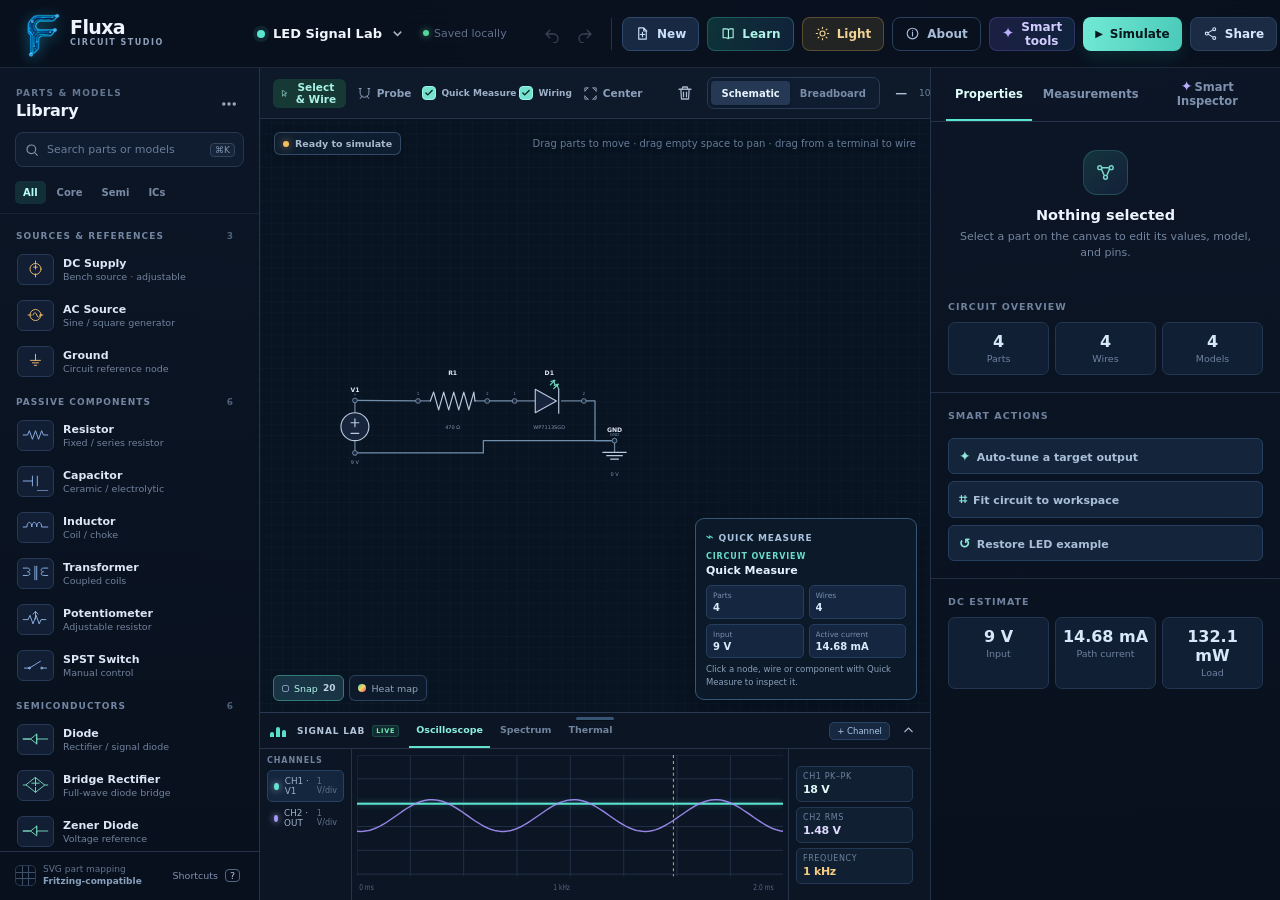
==== commit ea9c93e7: "Release Fluxa v1.1" ====
--- a/Fluxa.html
+++ b/Fluxa.html
@@ -64,11 +64,13 @@
 .icon-button:hover:not(:disabled), .small-icon:hover, .icon-tool:hover { background: #1a2a43; color: #f3f7fe; }
 .icon-button:disabled { opacity: .3; cursor: not-allowed; }
 .icon-button svg, .small-icon svg, .icon-tool svg { width: 18px; height: 18px; fill: none; stroke: currentColor; stroke-width: 1.7; stroke-linecap: round; stroke-linejoin: round; }
-.new-project-button, .theme-button, .about-button, .ai-top-button, .simulate-button, .share-button, .export-button { height: 34px; border-radius: 8px; display: inline-flex; align-items: center; gap: 7px; font-weight: 700; font-size: 12px; padding: 0 12px; transition: transform .16s ease, background .16s ease; }
-.new-project-button:hover, .theme-button:hover, .about-button:hover, .ai-top-button:hover, .simulate-button:hover, .share-button:hover, .export-button:hover { transform: translateY(-1px); }
+.new-project-button, .learn-top-button, .theme-button, .about-button, .ai-top-button, .simulate-button, .share-button, .export-button { height: 34px; border-radius: 8px; display: inline-flex; align-items: center; gap: 7px; font-weight: 700; font-size: 12px; padding: 0 12px; transition: transform .16s ease, background .16s ease; }
+.new-project-button:hover, .learn-top-button:hover, .theme-button:hover, .about-button:hover, .ai-top-button:hover, .simulate-button:hover, .share-button:hover, .export-button:hover { transform: translateY(-1px); }
 .new-project-button { color: #cae0fa; background: #172943; border: 1px solid #2e496b; }
 .new-project-button:hover { color: #e5f4ff; background: #203957; border-color: #4b719e; }
-.new-project-button svg, .theme-button svg, .about-button svg { width: 15px; height: 15px; fill: none; stroke: currentColor; stroke-width: 1.8; stroke-linecap: round; stroke-linejoin: round; }
+.new-project-button svg, .learn-top-button svg, .theme-button svg, .about-button svg { width: 15px; height: 15px; fill: none; stroke: currentColor; stroke-width: 1.8; stroke-linecap: round; stroke-linejoin: round; }
+.learn-top-button { color: #aef4e7; background: linear-gradient(105deg, rgba(24, 153, 133, .25), rgba(50, 107, 173, .18)); border: 1px solid rgba(70, 183, 165, .34); }
+.learn-top-button:hover, .learn-top-button.active { color: #e4fff9; background: linear-gradient(105deg, rgba(22, 161, 140, .38), rgba(56, 121, 191, .28)); border-color: rgba(112, 235, 211, .58); }
 .theme-button { color: #efd394; background: rgba(215, 162, 66, .12); border: 1px solid rgba(229, 183, 91, .29); }
 .theme-button:hover { color: #fff0bd; background: rgba(215, 162, 66, .2); border-color: rgba(243, 204, 122, .48); }
 .about-button { color: #a9bdd8; background: transparent; border: 1px solid #2b405e; }
@@ -137,11 +139,11 @@
 .tool-button svg { width: 15px; height: 15px; stroke: currentColor; fill: none; stroke-width: 1.55; stroke-linecap: round; stroke-linejoin: round; }
 .tool-button:hover { background: #192943; color: #d7e4f4; }.tool-button.active { color: #aaf3e7; background: #173936; }
 .toolbar-divider { width: 1px; height: 21px; background: #2a3950; margin: 0 2px; }
-.icon-tool { width: 29px; height: 29px; }.icon-tool.small { width: 25px; height: 25px; }.icon-tool.small svg { width: 15px; height: 15px; }
+.icon-tool { width: 29px; height: 29px; }.icon-tool.small { width: 25px; height: 25px; }.icon-tool.small svg { width: 15px; height: 15px; }#collapseLabBtn svg { transition: transform .2s ease; }#collapseLabBtn.collapsed svg { transform: rotate(180deg); }
 .view-control-group { display: flex; align-items: center; gap: 7px; margin: 0 auto; }
 .view-switch { display: flex; align-items: center; background: #101d31; padding: 3px; border: 1px solid #283a56; border-radius: 7px; }
 .view-switch button { height: 24px; padding: 0 10px; background: transparent; border-radius: 4px; color: #788ca8; font-size: 10px; font-weight: 700; }.view-switch button.active { color: #e8f3fe; background: #263954; box-shadow: 0 1px 3px rgba(1, 8, 19, .35); }
-.board-texture-toggle { height: 28px; display: inline-flex; align-items: center; gap: 5px; color: #9eb1c9; font-size: 9.5px; font-weight: 700; white-space: nowrap; cursor: pointer; user-select: none; }.board-texture-toggle input { position: absolute; inline-size: 1px; block-size: 1px; opacity: 0; pointer-events: none; }.board-texture-check { width: 15px; height: 15px; display: grid; place-items: center; border-radius: 4px; border: 1px solid #49617e; background: #14243a; color: transparent; transition: background .14s ease, border-color .14s ease, color .14s ease; }.board-texture-check svg { width: 11px; height: 11px; fill: none; stroke: currentColor; stroke-width: 2.1; stroke-linecap: round; stroke-linejoin: round; }.board-texture-toggle input:checked + .board-texture-check { color: #05221d; background: #74e2cd; border-color: #9af7e8; }.board-texture-toggle:hover { color: #d5e6f6; }.board-texture-toggle:focus-within .board-texture-check { outline: 2px solid var(--cyan); outline-offset: 2px; }
+.board-texture-toggle { height: 28px; display: inline-flex; align-items: center; gap: 5px; color: #9eb1c9; font-size: 9.5px; font-weight: 700; white-space: nowrap; cursor: pointer; user-select: none; }.board-texture-toggle input { position: absolute; inline-size: 1px; block-size: 1px; opacity: 0; pointer-events: none; }.board-texture-check { width: 15px; height: 15px; display: grid; place-items: center; border-radius: 4px; border: 1px solid #49617e; background: #14243a; color: transparent; transition: background .14s ease, border-color .14s ease, color .14s ease; }.board-texture-check svg { width: 11px; height: 11px; fill: none; stroke: currentColor; stroke-width: 2.1; stroke-linecap: round; stroke-linejoin: round; }.board-texture-toggle input:checked + .board-texture-check { color: #05221d; background: #74e2cd; border-color: #9af7e8; }.board-texture-toggle:hover { color: #d5e6f6; }.board-texture-toggle:focus-within .board-texture-check { outline: 2px solid var(--cyan); outline-offset: 2px; }.toolbar-switch { height: 28px; display: inline-flex; align-items: center; gap: 5px; color: #9eb1c9; font-size: 9px; font-weight: 700; white-space: nowrap; cursor: pointer; user-select: none; }.toolbar-switch input { position: absolute; inline-size: 1px; block-size: 1px; opacity: 0; pointer-events: none; }.toolbar-switch-check { width: 14px; height: 14px; display: grid; place-items: center; border-radius: 4px; border: 1px solid #49617e; background: #14243a; color: transparent; transition: background .14s ease, border-color .14s ease, color .14s ease; }.toolbar-switch-check svg { width: 10px; height: 10px; fill: none; stroke: currentColor; stroke-width: 2.1; stroke-linecap: round; stroke-linejoin: round; }.toolbar-switch input:checked + .toolbar-switch-check { color: #05221d; background: #74e2cd; border-color: #9af7e8; }.toolbar-switch:hover { color: #d5e6f6; }.toolbar-switch:focus-within .toolbar-switch-check { outline: 2px solid var(--cyan); outline-offset: 2px; }
 .zoom-controls { display: flex; gap: 1px; align-items: center; color: #7e91ad; font-size: 10px; }.zoom-controls button { height: 25px; width: 24px; background: transparent; border-radius: 5px; color: #adbfda; font-size: 17px; line-height: 20px; }.zoom-controls button:hover { background: #1e2e46; }.zoom-controls span { width: 38px; text-align: center; font-size: 9px; color: #71849f; }
 .canvas-wrap { position: relative; flex: 1 1 0; min-height: 0; overflow: hidden; background: #091422; }
 .circuit-canvas { width: 100%; height: 100%; touch-action: none; user-select: none; }
@@ -149,15 +151,17 @@
 .status-chip { display: flex; align-items: center; gap: 6px; background: rgba(16, 31, 49, .9); border: 1px solid rgba(75, 105, 139, .6); backdrop-filter: blur(7px); color: #a8bacf; padding: 5px 8px; font-size: 9.5px; font-weight: 650; border-radius: 6px; box-shadow: 0 2px 9px rgba(0, 0, 0, .2); }.status-chip i { width: 6px; height: 6px; border-radius: 50%; background: var(--amber); box-shadow: 0 0 8px rgba(246, 189, 94, .7); }.status-chip.running i { background: var(--green); box-shadow: 0 0 8px rgba(85, 214, 155, .8); }
 .canvas-help { color: #677b98; font-size: 10px; text-shadow: 0 1px 4px #07101d; }.canvas-help kbd { padding: 1px 4px; color: #9fb0c7; }.canvas-wrap.breadboard-canvas .canvas-help { color: #223b58; background: rgba(249, 246, 237, .88); border: 1px solid rgba(57, 79, 104, .42); border-radius: 6px; padding: 5px 8px; font-weight: 720; text-shadow: 0 1px 0 rgba(255,255,255,.82); box-shadow: 0 2px 8px rgba(65, 56, 35, .14); }.canvas-wrap.breadboard-canvas .canvas-help kbd { color: #1e3150; background: #e8ded0; border-color: #b4a992; }.canvas-wrap.breadboard-canvas .status-chip { color: #28445d; background: rgba(250, 247, 238, .93); border-color: rgba(57, 79, 104, .46); }.canvas-wrap.breadboard-canvas .status-chip.running { color: #1c5b4c; }
 .canvas-bottom-left { position: absolute; bottom: 11px; left: 13px; z-index: 3; display: flex; gap: 5px; }.canvas-toggle { height: 26px; padding: 0 8px; border-radius: 6px; color: #90a3bd; background: rgba(14, 28, 46, .89); border: 1px solid rgba(69, 96, 130, .55); font-size: 9.5px; display: flex; align-items: center; gap: 5px; }.canvas-toggle:hover, .canvas-toggle.active { background: #183445; color: #aef2e6; border-color: #317d75; }.snap-dot { width: 7px; height: 7px; border-radius: 2px; border: 1px solid #7e93b0; }.heat-dot { width: 8px; height: 8px; border-radius: 50%; background: linear-gradient(135deg, #4cdaa2, #f7d36a, #ee5462); }.canvas-toggle b { color: #c0d1e8; font-size: 9px; }
-.selection-quick-actions { position: absolute; z-index: 7; display: flex; align-items: center; gap: 3px; min-height: 36px; padding: 4px; background: rgba(15, 29, 48, .94); border: 1px solid rgba(74, 111, 151, .78); border-radius: 10px; box-shadow: 0 9px 20px rgba(1, 8, 19, .38); backdrop-filter: blur(10px); transform: translate(-50%, -100%); transform-origin: center bottom; }.selection-quick-actions.below { transform: translate(-50%, 0); transform-origin: center top; }.selection-action-label { max-width: 72px; overflow: hidden; text-overflow: ellipsis; white-space: nowrap; padding: 0 5px 0 4px; color: #c7d7e9; font-size: 9px; font-weight: 800; letter-spacing: .25px; }.selection-action-button { width: 29px; height: 28px; display: grid; place-items: center; padding: 0; color: #a9c0dd; background: #1d314c; border: 1px solid #2e4a6c; border-radius: 7px; transition: transform .14s ease, background .14s ease, color .14s ease; }.selection-action-button:hover { color: #dffff7; background: #24554f; border-color: #3d9b8e; transform: translateY(-1px); }.selection-action-button svg { width: 15px; height: 15px; fill: none; stroke: currentColor; stroke-width: 1.8; stroke-linecap: round; stroke-linejoin: round; }.selection-action-button.danger { color: #f4a7af; background: #382636; border-color: #744153; }.selection-action-button.danger:hover { color: #ffe1e4; background: #6b3344; border-color: #d65c6e; }.canvas-wrap.breadboard-canvas .selection-quick-actions { background: rgba(255, 252, 245, .96); border-color: #9a7ab9; box-shadow: 0 8px 18px rgba(71, 43, 92, .25); }.canvas-wrap.breadboard-canvas .selection-action-label { color: #41275d; }.canvas-wrap.breadboard-canvas .selection-action-button { color: #55317a; background: #efe7f6; border-color: #bda3d8; }.canvas-wrap.breadboard-canvas .selection-action-button:hover { color: #fff; background: #6f2dbd; border-color: #55208f; }.canvas-wrap.breadboard-canvas .selection-action-button.danger { color: #9a2938; background: #fae9e8; border-color: #d99a9f; }.canvas-wrap.breadboard-canvas .selection-action-button.danger:hover { color: #fff; background: #b82f43; border-color: #902237; }.minimap { width: 119px; height: 68px; position: absolute; right: 13px; bottom: 12px; z-index: 2; overflow: hidden; background: rgba(10, 21, 36, .89); border: 1px solid rgba(70, 96, 129, .6); border-radius: 7px; opacity: .9; }.minimap-grid { inset: 0; position: absolute; background-image: radial-gradient(#2d4968 1px, transparent 1px); background-size: 7px 7px; }.minimap-grid span, .minimap-grid i, .minimap-grid b { position: absolute; height: 1px; background: #6a97b9; transform-origin: left center; opacity: .72; }.minimap-grid span { width: 53px; left: 24px; top: 27px; }.minimap-grid i { width: 32px; left: 68px; top: 37px; transform: rotate(33deg); }.minimap-grid b { width: 65px; left: 20px; top: 45px; }.konva-minimap { position: absolute; inset: 0; z-index: 1; pointer-events: none; }.konva-minimap canvas { display: block; }.minimap-viewport { position: absolute; inset: 8px 10px; z-index: 2; border: 1px solid rgba(112, 229, 207, .75); border-radius: 3px; }
+.selection-quick-actions { position: absolute; z-index: 7; display: flex; align-items: center; gap: 3px; min-height: 36px; padding: 4px; background: rgba(15, 29, 48, .94); border: 1px solid rgba(74, 111, 151, .78); border-radius: 10px; box-shadow: 0 9px 20px rgba(1, 8, 19, .38); backdrop-filter: blur(10px); transform: translate(-50%, -100%); transform-origin: center bottom; }.selection-quick-actions.below { transform: translate(-50%, 0); transform-origin: center top; }.selection-action-label { max-width: 72px; overflow: hidden; text-overflow: ellipsis; white-space: nowrap; padding: 0 5px 0 4px; color: #c7d7e9; font-size: 9px; font-weight: 800; letter-spacing: .25px; }.selection-action-button { width: 29px; height: 28px; display: grid; place-items: center; padding: 0; color: #a9c0dd; background: #1d314c; border: 1px solid #2e4a6c; border-radius: 7px; transition: transform .14s ease, background .14s ease, color .14s ease; }.selection-action-button:hover { color: #dffff7; background: #24554f; border-color: #3d9b8e; transform: translateY(-1px); }.selection-action-button svg { width: 15px; height: 15px; fill: none; stroke: currentColor; stroke-width: 1.8; stroke-linecap: round; stroke-linejoin: round; }.selection-action-button.danger { color: #f4a7af; background: #382636; border-color: #744153; }.selection-action-button.danger:hover { color: #ffe1e4; background: #6b3344; border-color: #d65c6e; }.canvas-wrap.breadboard-canvas .selection-quick-actions { background: rgba(255, 252, 245, .96); border-color: #9a7ab9; box-shadow: 0 8px 18px rgba(71, 43, 92, .25); }.canvas-wrap.breadboard-canvas .selection-action-label { color: #41275d; }.canvas-wrap.breadboard-canvas .selection-action-button { color: #55317a; background: #efe7f6; border-color: #bda3d8; }.canvas-wrap.breadboard-canvas .selection-action-button:hover { color: #fff; background: #6f2dbd; border-color: #55208f; }.canvas-wrap.breadboard-canvas .selection-action-button.danger { color: #9a2938; background: #fae9e8; border-color: #d99a9f; }.canvas-wrap.breadboard-canvas .selection-action-button.danger:hover { color: #fff; background: #b82f43; border-color: #902237; }.quick-measure-panel { position: absolute; z-index: 4; right: 13px; bottom: 12px; width: 222px; min-height: 105px; padding: 10px; color: #d7e6f5; background: rgba(12, 26, 43, .95); border: 1px solid rgba(70, 110, 149, .72); border-radius: 9px; box-shadow: 0 9px 24px rgba(1, 7, 16, .32); backdrop-filter: blur(10px); }.quick-measure-head { display: flex; align-items: center; justify-content: space-between; margin-bottom: 8px; color: #a9c2dd; font-size: 9px; font-weight: 800; letter-spacing: .75px; text-transform: uppercase; }.quick-measure-head i { margin-right: 4px; color: #63e4d0; font-style: normal; font-size: 13px; }.quick-measure-head button { width: 20px; height: 20px; border-radius: 5px; color: #90a8c2; background: transparent; font-size: 16px; line-height: 16px; }.quick-measure-head button:hover { color: #eff8ff; background: #243b58; }.quick-measure-kicker { color: #69ddc9; font-size: 8px; font-weight: 800; letter-spacing: .85px; text-transform: uppercase; }.quick-measure-panel h4 { margin: 3px 0 0; color: #e7f2ff; font-size: 11px; }.quick-measure-value { margin: 5px 0 4px; color: #bffcf1; font-size: 22px; font-weight: 760; letter-spacing: -.6px; }.quick-measure-panel p { margin: 5px 0 0; color: #8ba1ba; font-size: 8.5px; line-height: 13px; }.quick-measure-grid { display: grid; grid-template-columns: 1fr 1fr; gap: 5px; margin-top: 8px; }.quick-measure-row { min-width: 0; padding: 5px 6px; background: #142640; border: 1px solid #263e5d; border-radius: 5px; }.quick-measure-row span { display: block; overflow: hidden; color: #7890aa; font-size: 7.5px; text-overflow: ellipsis; white-space: nowrap; }.quick-measure-row b { display: block; overflow: hidden; margin-top: 2px; color: #d9ecfb; font-size: 10px; text-overflow: ellipsis; white-space: nowrap; }.quick-measure-row small { display: block; color: #6ed7c3; font-size: 7px; margin-top: 2px; }.minimap { width: 119px; height: 68px; position: absolute; right: 13px; bottom: 12px; z-index: 2; overflow: hidden; background: rgba(10, 21, 36, .89); border: 1px solid rgba(70, 96, 129, .6); border-radius: 7px; opacity: .9; }.minimap-grid { inset: 0; position: absolute; background-image: radial-gradient(#2d4968 1px, transparent 1px); background-size: 7px 7px; }.minimap-grid span, .minimap-grid i, .minimap-grid b { position: absolute; height: 1px; background: #6a97b9; transform-origin: left center; opacity: .72; }.minimap-grid span { width: 53px; left: 24px; top: 27px; }.minimap-grid i { width: 32px; left: 68px; top: 37px; transform: rotate(33deg); }.minimap-grid b { width: 65px; left: 20px; top: 45px; }.konva-minimap { position: absolute; inset: 0; z-index: 1; pointer-events: none; }.konva-minimap canvas { display: block; }.minimap-viewport { position: absolute; inset: 8px 10px; z-index: 2; border: 1px solid rgba(112, 229, 207, .75); border-radius: 3px; }
 
 /* canvas objects */
-.circuit-canvas .wire-hit { fill: none; stroke: rgba(255,255,255,.001); stroke-width: 15; stroke-linecap: round; stroke-linejoin: round; cursor: pointer; }.circuit-canvas .wire { fill: none; stroke: #7190ae; stroke-width: 2.2; stroke-linecap: round; stroke-linejoin: round; cursor: pointer; transition: stroke .15s ease, stroke-width .15s ease; }.circuit-canvas .wire:hover { stroke: #a8e9df; stroke-width: 3.2; }.circuit-canvas .wire.active { stroke: #67d8c4; filter: url(#softGlow); }.circuit-canvas .wire.warn { stroke: #e5aa60; }.circuit-canvas .wire.selected { stroke: #b5fff3; stroke-width: 4.4; filter: url(#softGlow); }.circuit-canvas .wire-preview { fill: none; stroke: #62e2cd; stroke-width: 2.7; stroke-dasharray: 5 5; pointer-events: none; }.circuit-canvas .junction { fill: #90d8ce; stroke: #0d2630; stroke-width: 2; }.circuit-canvas .component { cursor: grab; }.circuit-canvas .component.dragging { cursor: grabbing; opacity: .86; }.circuit-canvas .component .part-stroke { fill: none; stroke: #b9cadf; stroke-width: 2.1; stroke-linecap: round; stroke-linejoin: round; }.circuit-canvas .component .part-pin { fill: none; stroke: #6e819b; stroke-width: 2.2; stroke-linecap: round; }.circuit-canvas .component .part-fill { fill: #17243b; stroke: #b9cadf; stroke-width: 2; stroke-linejoin: round; }.circuit-canvas .component .part-accent { fill: none; stroke: #73dfc6; stroke-width: 2; stroke-linecap: round; stroke-linejoin: round; }.circuit-canvas .component .part-gold { fill: #d6a758; stroke: #e3c079; stroke-width: 1.3; }.circuit-canvas .component .part-ic { fill: #1b273c; stroke: #af9eff; stroke-width: 1.8; }.circuit-canvas .component .part-label { fill: #dce7f5; font-size: 11px; font-weight: 730; text-anchor: middle; paint-order: stroke; stroke: #0b1422; stroke-width: 3.3px; stroke-linejoin: round; }.circuit-canvas .component .part-value { fill: #7e91ad; font-size: 9px; text-anchor: middle; paint-order: stroke; stroke: #0b1422; stroke-width: 3px; stroke-linejoin: round; }.circuit-canvas .component .pin-label { fill: #6f859f; font-size: 7.5px; text-anchor: middle; }.circuit-canvas .component .ic-name { fill: #e5dfff; font-size: 14px; font-weight: 760; text-anchor: middle; }.circuit-canvas .component .ic-sub { fill: #a298b5; font-size: 7px; letter-spacing: 1.2px; text-anchor: middle; }.circuit-canvas .component .terminal-group { cursor: crosshair; }.circuit-canvas .component .terminal-hit { fill: #ffffff; opacity: .001; pointer-events: all; }.circuit-canvas .component .terminal { fill: #15253b; stroke: #869bb8; stroke-width: 1.45; pointer-events: none; transition: fill .15s ease, stroke .15s ease; }.circuit-canvas .component .terminal-group:hover .terminal, .circuit-canvas.wire-mode .terminal { fill: #70e2cf; stroke: #c0fff5; filter: drop-shadow(0 0 4px rgba(112, 226, 207, .8)); }.circuit-canvas.wire-mode .pin-label { fill: #aaf5e8; font-weight: 700; }.circuit-canvas .bread-source { fill: #4c5a68; stroke: #222c35; stroke-width: 2; }.circuit-canvas .bread-screen { fill: #8de8cf; stroke: #273842; stroke-width: 1.5; }.circuit-canvas .bread-screen-line { fill: none; stroke: #334b51; stroke-width: 2; stroke-linecap: round; }.circuit-canvas .bread-resistor { fill: #c79a63; stroke: #694a31; stroke-width: 1.6; }.circuit-canvas .bread-band { fill: #354353; }.circuit-canvas .bread-band.red { fill: #d55f50; }.circuit-canvas .bread-band.gold { fill: #e2c168; }.circuit-canvas .bread-cap { fill: #486a80; stroke: #213442; stroke-width: 1.4; }.circuit-canvas .bread-cap-top { fill: #7595a7; stroke: #213442; stroke-width: 1.2; }.circuit-canvas .bread-mark { fill: none; stroke: #eef4f7; stroke-width: 1.4; stroke-linecap: round; }.circuit-canvas .bread-coil { fill: none; stroke: #d0a76c; stroke-width: 7; stroke-linecap: round; }.circuit-canvas .bread-transformer { fill: #303a44; stroke: #141b23; stroke-width: 2; }.circuit-canvas .bread-transformer-line { fill: none; stroke: #c5a16e; stroke-width: 3; stroke-linecap: round; }.circuit-canvas .bread-pot { fill: #b5b9b8; stroke: #414b51; stroke-width: 2; }.circuit-canvas .bread-pot-shaft { fill: #535f68; stroke: #1e2930; stroke-width: 1.4; }.circuit-canvas .bread-switch { fill: #303c49; stroke: #17212a; stroke-width: 1.8; }.circuit-canvas .bread-switch-lever { fill: #c7d3d7; stroke: #4a5961; stroke-width: 1.5; }.circuit-canvas .bread-diode { fill: #242c35; stroke: #10161c; stroke-width: 1.5; }.circuit-canvas .bread-band.silver { fill: #d8d9d5; }.circuit-canvas .bread-led { fill: #42d98b; stroke: #0b6044; stroke-width: 1.4; }.circuit-canvas .bread-led-base { fill: #255943; stroke: #102a21; stroke-width: 1.2; }.circuit-canvas .bread-led-glint { fill: none; stroke: #b7ffe6; stroke-width: 2; stroke-linecap: round; opacity: .9; }.circuit-canvas .bread-transistor { fill: #252e38; stroke: #10161c; stroke-width: 1.7; }.circuit-canvas .bread-transistor-line { fill: none; stroke: #687584; stroke-width: 1.5; }.circuit-canvas .bread-chip { fill: #242d38; stroke: #111820; stroke-width: 2; }.circuit-canvas .bread-chip-notch { fill: #111820; stroke: #111820; }.circuit-canvas .bread-chip-text { fill: #cdd8d8; font-size: 9px; font-weight: 700; text-anchor: middle; }.circuit-canvas .component-hitbox { fill: #ffffff; opacity: .001; pointer-events: all; cursor: grab; }.circuit-canvas .component.selected .selection-box { display: block; }.circuit-canvas .selection-box { display: none; fill: none; stroke: #60ead3; stroke-width: 1.35; stroke-dasharray: 4 3; rx: 8; pointer-events: none; }.circuit-canvas .component.selected .part-stroke, .circuit-canvas .component.selected .part-fill { stroke: #86f4df; }.circuit-canvas .component.selected .part-label { fill: #e9fffb; }.component .thermal-halo { opacity: 0; pointer-events: none; }.heatmap-on .component .thermal-halo { opacity: .92; }.breadboard-view .component .part-stroke { stroke: #495d70; }.breadboard-view .component .part-pin { stroke: #a26c43; }.breadboard-view .component .part-label { fill: #1b2e45; stroke: none; paint-order: normal; font-weight: 800; }.breadboard-view .component .part-value { fill: #384b62; stroke: none; paint-order: normal; font-weight: 750; letter-spacing: .08px; }.breadboard-view .component .terminal { fill: #e4bf83; stroke: #4e3d27; }.breadboard-view.wire-mode .component .terminal { fill: #7c3aed; stroke: #2e1454; filter: drop-shadow(0 0 4px rgba(92, 42, 139, .64)); }.breadboard-view.wire-mode .pin-label { fill: #4d187b; stroke: none; }.breadboard-view .wire { stroke-width: 4.2; stroke: #e36559; }.breadboard-view .wire:nth-child(3n+2) { stroke: #459bd8; }.breadboard-view .wire.active { stroke: #f6a826; }.breadboard-view .wire:hover { stroke: #7136a3; }.breadboard-view .wire.selected { stroke: #6f2dbd; stroke-width: 5.2; filter: drop-shadow(0 0 3px rgba(82, 35, 137, .55)); }.breadboard-view .wire-preview { stroke: #6f2dbd; stroke-width: 4.2; filter: drop-shadow(0 0 2px rgba(82, 35, 137, .42)); }.breadboard-view .junction { fill: #6f2dbd; stroke: #fff9ee; stroke-width: 2.4; }.breadboard-view .component.selected .selection-box { display: block; fill: rgba(111, 45, 189, .06); stroke: #6f2dbd; stroke-width: 2.45; stroke-dasharray: 7 3; }.breadboard-view .component.selected .part-stroke, .breadboard-view .component.selected .part-fill { stroke: #6f2dbd; }.breadboard-view .component.selected .part-label { fill: #4c1978; stroke: none; }.breadboard-view .component .part-fill { fill: #303a46; stroke: #182129; }.breadboard-view .component .part-ic { fill: #242d38; stroke: #121820; }.breadboard-view .component .part-gold { fill: #c6a16c; }
+.circuit-canvas { cursor: grab; }
+.circuit-canvas.panning { cursor: grabbing; }
+.circuit-canvas .wire-hit { fill: none; stroke: rgba(255,255,255,.001); stroke-width: 15; stroke-linecap: round; stroke-linejoin: round; cursor: pointer; }.circuit-canvas .wire { fill: none; stroke: #7190ae; stroke-width: 2.2; stroke-linecap: round; stroke-linejoin: round; cursor: pointer; transition: stroke .15s ease, stroke-width .15s ease; }.circuit-canvas .wire:hover { stroke: #a8e9df; stroke-width: 3.2; }.circuit-canvas.simulating .wire:not(.active):not(.warn):not(.selected) { opacity: .34; }.circuit-canvas .wire.active { stroke: #67d8c4; filter: url(#softGlow); }.circuit-canvas .wire.warn { stroke: #e5aa60; }.circuit-canvas .wire.selected { stroke: #b5fff3; stroke-width: 4.4; filter: url(#softGlow); }.circuit-canvas .wire-preview { fill: none; stroke: #62e2cd; stroke-width: 2.7; stroke-dasharray: 5 5; pointer-events: none; }.circuit-canvas .junction { fill: #90d8ce; stroke: #0d2630; stroke-width: 2; }.circuit-canvas .component { cursor: grab; }.circuit-canvas .component.dragging { cursor: grabbing; opacity: .86; }.circuit-canvas .component .part-stroke { fill: none; stroke: #b9cadf; stroke-width: 2.1; stroke-linecap: round; stroke-linejoin: round; }.circuit-canvas .component .part-pin { fill: none; stroke: #6e819b; stroke-width: 2.2; stroke-linecap: round; }.circuit-canvas .component .part-fill { fill: #17243b; stroke: #b9cadf; stroke-width: 2; stroke-linejoin: round; }.circuit-canvas .component .part-accent { fill: none; stroke: #73dfc6; stroke-width: 2; stroke-linecap: round; stroke-linejoin: round; }.circuit-canvas .component .part-gold { fill: #d6a758; stroke: #e3c079; stroke-width: 1.3; }.circuit-canvas .component .part-ic { fill: #1b273c; stroke: #af9eff; stroke-width: 1.8; }.circuit-canvas .component .part-label { fill: #dce7f5; font-size: 11px; font-weight: 730; text-anchor: middle; paint-order: stroke; stroke: #0b1422; stroke-width: 3.3px; stroke-linejoin: round; }.circuit-canvas .component .part-value { fill: #7e91ad; font-size: 9px; text-anchor: middle; paint-order: stroke; stroke: #0b1422; stroke-width: 3px; stroke-linejoin: round; }.circuit-canvas .component .pin-label { fill: #6f859f; font-size: 7.5px; text-anchor: middle; }.circuit-canvas .component .ic-name { fill: #e5dfff; font-size: 14px; font-weight: 760; text-anchor: middle; }.circuit-canvas .component .ic-sub { fill: #a298b5; font-size: 7px; letter-spacing: 1.2px; text-anchor: middle; }.circuit-canvas .component .bridge-ac { fill: #80a6c9; font-size: 11px; font-weight: 750; text-anchor: middle; }.circuit-canvas .component .terminal-group { cursor: crosshair; }.circuit-canvas .component .terminal-hit { fill: #ffffff; opacity: .001; pointer-events: all; }.circuit-canvas .component .terminal { fill: #15253b; stroke: #869bb8; stroke-width: 1.45; pointer-events: none; transition: fill .15s ease, stroke .15s ease; }.circuit-canvas .component .terminal-group:hover .terminal, .circuit-canvas.wire-mode .terminal { fill: #70e2cf; stroke: #c0fff5; filter: drop-shadow(0 0 4px rgba(112, 226, 207, .8)); }.circuit-canvas.wire-mode .pin-label { fill: #aaf5e8; font-weight: 700; }.circuit-canvas .bread-source { fill: #4c5a68; stroke: #222c35; stroke-width: 2; }.circuit-canvas .bread-screen { fill: #8de8cf; stroke: #273842; stroke-width: 1.5; }.circuit-canvas .bread-screen-line { fill: none; stroke: #334b51; stroke-width: 2; stroke-linecap: round; }.circuit-canvas .bread-resistor { fill: #c79a63; stroke: #694a31; stroke-width: 1.6; }.circuit-canvas .bread-band { fill: #354353; }.circuit-canvas .bread-band.red { fill: #d55f50; }.circuit-canvas .bread-band.gold { fill: #e2c168; }.circuit-canvas .bread-cap { fill: #486a80; stroke: #213442; stroke-width: 1.4; }.circuit-canvas .bread-cap-top { fill: #7595a7; stroke: #213442; stroke-width: 1.2; }.circuit-canvas .bread-mark { fill: none; stroke: #eef4f7; stroke-width: 1.4; stroke-linecap: round; }.circuit-canvas .bread-coil { fill: none; stroke: #d0a76c; stroke-width: 7; stroke-linecap: round; }.circuit-canvas .bread-transformer { fill: #303a44; stroke: #141b23; stroke-width: 2; }.circuit-canvas .bread-transformer-line { fill: none; stroke: #c5a16e; stroke-width: 3; stroke-linecap: round; }.circuit-canvas .bread-pot { fill: #b5b9b8; stroke: #414b51; stroke-width: 2; }.circuit-canvas .bread-pot-shaft { fill: #535f68; stroke: #1e2930; stroke-width: 1.4; }.circuit-canvas .bread-switch { fill: #303c49; stroke: #17212a; stroke-width: 1.8; }.circuit-canvas .bread-switch-lever { fill: #c7d3d7; stroke: #4a5961; stroke-width: 1.5; }.circuit-canvas .bread-diode { fill: #242c35; stroke: #10161c; stroke-width: 1.5; }.circuit-canvas .bread-bridge { fill: #273340; stroke: #101820; stroke-width: 1.8; }.circuit-canvas .bread-bridge-mark { fill: none; stroke: #d1e0e5; stroke-width: 1.8; stroke-linecap: round; }.circuit-canvas .bread-bridge-text { fill: #c9d6dd; font-size: 10px; font-weight: 700; text-anchor: middle; }.circuit-canvas .bread-band.silver { fill: #d8d9d5; }.circuit-canvas .bread-led { fill: #42d98b; stroke: #0b6044; stroke-width: 1.4; }.circuit-canvas .bread-led-base { fill: #255943; stroke: #102a21; stroke-width: 1.2; }.circuit-canvas .bread-led-glint { fill: none; stroke: #b7ffe6; stroke-width: 2; stroke-linecap: round; opacity: .9; }.circuit-canvas .bread-transistor { fill: #252e38; stroke: #10161c; stroke-width: 1.7; }.circuit-canvas .bread-transistor-line { fill: none; stroke: #687584; stroke-width: 1.5; }.circuit-canvas .bread-chip { fill: #242d38; stroke: #111820; stroke-width: 2; }.circuit-canvas .bread-chip-notch { fill: #111820; stroke: #111820; }.circuit-canvas .bread-chip-text { fill: #cdd8d8; font-size: 9px; font-weight: 700; text-anchor: middle; }.circuit-canvas .component-hitbox { fill: #ffffff; opacity: .001; pointer-events: all; cursor: grab; }.circuit-canvas .component.selected .selection-box { display: block; }.circuit-canvas .selection-box { display: none; fill: none; stroke: #60ead3; stroke-width: 1.35; stroke-dasharray: 4 3; rx: 8; pointer-events: none; }.circuit-canvas .component.selected .part-stroke, .circuit-canvas .component.selected .part-fill { stroke: #86f4df; }.circuit-canvas .component.selected .part-label { fill: #e9fffb; }.component .thermal-halo { opacity: 0; pointer-events: none; }.heatmap-on .component .thermal-halo { opacity: .92; }.breadboard-view .component .part-stroke { stroke: #495d70; }.breadboard-view .component .part-pin { stroke: #a26c43; }.breadboard-view .component .part-label { fill: #1b2e45; stroke: none; paint-order: normal; font-weight: 800; }.breadboard-view .component .part-value { fill: #384b62; stroke: none; paint-order: normal; font-weight: 750; letter-spacing: .08px; }.breadboard-view .component .terminal { fill: #e4bf83; stroke: #4e3d27; }.breadboard-view.wire-mode .component .terminal { fill: #7c3aed; stroke: #2e1454; filter: drop-shadow(0 0 4px rgba(92, 42, 139, .64)); }.breadboard-view.wire-mode .pin-label { fill: #4d187b; stroke: none; }.breadboard-view .wire { stroke-width: 4.2; stroke: #e36559; }.breadboard-view .wire:nth-child(3n+2) { stroke: #459bd8; }.breadboard-view .wire.active { stroke: #f6a826; }.breadboard-view .wire:hover { stroke: #7136a3; }.breadboard-view .wire.selected { stroke: #6f2dbd; stroke-width: 5.2; filter: drop-shadow(0 0 3px rgba(82, 35, 137, .55)); }.breadboard-view .wire-preview { stroke: #6f2dbd; stroke-width: 4.2; filter: drop-shadow(0 0 2px rgba(82, 35, 137, .42)); }.breadboard-view .junction { fill: #6f2dbd; stroke: #fff9ee; stroke-width: 2.4; }.breadboard-view .component.selected .selection-box { display: block; fill: rgba(111, 45, 189, .06); stroke: #6f2dbd; stroke-width: 2.45; stroke-dasharray: 7 3; }.breadboard-view .component.selected .part-stroke, .breadboard-view .component.selected .part-fill { stroke: #6f2dbd; }.breadboard-view .component.selected .part-label { fill: #4c1978; stroke: none; }.breadboard-view .component .part-fill { fill: #303a46; stroke: #182129; }.breadboard-view .component .part-ic { fill: #242d38; stroke: #121820; }.breadboard-view .component .part-gold { fill: #c6a16c; }
 
 .lab-drawer { position: relative; flex: 0 0 clamp(132px, 22vh, 188px); min-height: 0; max-height: 188px; overflow: hidden; background: #0b1524; border-top: 1px solid #293952; display: flex; flex-direction: column; transition: flex-basis .16s ease, height .16s ease; }.lab-drawer.user-sized { flex: 0 0 var(--lab-height); height: var(--lab-height); max-height: none; }.lab-drawer.collapsed { flex-basis: 39px; height: 39px; min-height: 39px; max-height: 39px; }.lab-drawer.user-sized.collapsed { flex-basis: 39px; height: 39px; min-height: 39px; max-height: 39px; }.lab-drawer.is-resizing { transition: none; }.lab-resize-handle { position: absolute; z-index: 12; top: 0; right: 0; left: 0; height: 10px; display: flex; align-items: center; justify-content: center; cursor: ns-resize; touch-action: none; }.lab-resize-handle span { width: 38px; height: 3px; border-radius: 99px; background: #385574; box-shadow: 0 1px 0 rgba(0,0,0,.35); transition: width .15s ease, background .15s ease; }.lab-resize-handle:hover span, .lab-resize-handle:focus-visible span, .lab-drawer.is-resizing .lab-resize-handle span { width: 66px; background: #64dfca; }.lab-resize-handle:focus-visible { outline: none; }.lab-drawer.collapsed .lab-resize-handle { display: none; } body.resizing-lab, body.resizing-lab * { cursor: ns-resize !important; user-select: none !important; }.lab-header { height: 39px; min-height: 39px; display: flex; align-items: center; gap: 10px; padding: 0 12px; border-bottom: 1px solid rgba(56, 79, 108, .55); }.lab-title { display: flex; gap: 7px; align-items: center; text-transform: uppercase; letter-spacing: .8px; color: #b4c4d8; font-size: 9.5px; font-weight: 800; min-width: 142px; }.scope-mark { width: 20px; height: 12px; display: flex; align-items: end; gap: 2px; }.scope-mark i { width: 4px; border-radius: 2px 2px 0 0; background: #59e0ca; display: block; }.scope-mark i:nth-child(1) { height: 5px; }.scope-mark i:nth-child(2) { height: 10px; }.scope-mark i:nth-child(3) { height: 7px; }.live-pill { color: #6ef1b2; background: rgba(84, 215, 155, .11); border: 1px solid rgba(84, 215, 155, .18); border-radius: 3px; padding: 2px 4px; font-size: 7px; letter-spacing: .75px; }.lab-tabs { align-self: stretch; display: flex; gap: 3px; }.lab-tabs button { height: 100%; color: #71849e; background: transparent; padding: 0 9px; border-bottom: 2px solid transparent; font-size: 10px; font-weight: 650; }.lab-tabs button:hover { color: #c6d6e8; }.lab-tabs button.active { color: #8cf0dd; border-bottom-color: #64e0cc; }.lab-actions { display: flex; align-items: center; gap: 5px; margin-left: auto; }.lab-actions > button:first-child { background: #172941; border: 1px solid #294364; border-radius: 5px; color: #a8c6e5; padding: 4px 8px; font-size: 9px; }.lab-actions > button:first-child:hover { background: #203754; }.lab-content { flex: 1 1 auto; min-height: 0; overflow: auto; overscroll-behavior: contain; scrollbar-gutter: stable; scrollbar-width: thin; scrollbar-color: #2b4665 transparent; }.lab-content::-webkit-scrollbar { width: 7px; height: 7px; }.lab-content::-webkit-scrollbar-thumb { background: #2b4665; border-radius: 8px; }.scope-layout, .spectrum-layout, .thermal-layout { min-height: 0; height: 100%; display: grid; }.scope-layout { grid-template-columns: 116px 1fr 164px; }.scope-sidebar { padding: 12px 10px; border-right: 1px solid rgba(54, 77, 105, .55); }.scope-control-title { color: #71839f; text-transform: uppercase; font-size: 8px; letter-spacing: .9px; font-weight: 800; margin-bottom: 8px; }.channel-row { padding: 7px 7px; display: flex; align-items: center; gap: 6px; border: 1px solid transparent; border-radius: 5px; color: #9eb0c9; font-size: 9.5px; }.channel-row.selected { background: #14263d; border-color: #264260; }.channel-color { width: 7px; height: 7px; border-radius: 50%; background: #63e4d0; box-shadow: 0 0 7px currentColor; }.channel-row:nth-child(3) .channel-color { background: #a897ff; }.channel-row small { color: #60748f; margin-left: auto; font-size: 8px; }.scope-graph-wrap { position: relative; padding: 10px 0 9px 9px; }.scope-graph { width: 100%; height: 100%; }.scope-grid { stroke: #24354d; stroke-width: 1; }.scope-axis-label { fill: #566984; font-size: 8px; }.scope-signal-a { fill: none; stroke: #58e5cf; stroke-width: 2; filter: drop-shadow(0 0 3px rgba(88, 229, 207, .35)); }.scope-signal-b { fill: none; stroke: #a995ff; stroke-width: 1.5; opacity: .88; }.scope-marker { stroke: #f5bd62; stroke-width: 1.2; stroke-dasharray: 3 3; }.scope-readout { padding: 11px 11px 10px; border-left: 1px solid rgba(54, 77, 105, .55); display: grid; align-content: center; gap: 8px; }.readout { padding: 7px 8px; background: #111f33; border: 1px solid #233953; border-radius: 5px; }.readout span { display: block; color: #6e829d; font-size: 8px; text-transform: uppercase; letter-spacing: .6px; }.readout b { display: block; font-size: 13px; color: #ddf9f3; letter-spacing: -.3px; margin-top: 2px; }.readout:nth-child(2) b { color: #dfd9ff; }.readout:nth-child(3) b { color: #f4cb83; }.spectrum-layout { grid-template-columns: 1fr 195px; }.spectrum-chart { padding: 11px 14px 9px; }.spectrum-chart svg { height: 100%; width: 100%; }.spectrum-bars rect { fill: url(#barGradient); }.spectrum-info { padding: 13px; border-left: 1px solid rgba(54, 77, 105, .55); }.spectrum-info h4, .thermal-layout h4 { color: #d5e2f0; font-size: 11px; margin: 0 0 10px; }.spectrum-info p { color: #7f92ad; font-size: 9.5px; line-height: 15px; margin: 0 0 10px; }.frequency-tag { display: inline-block; color: #68e3ce; background: rgba(74, 218, 194, .1); border: 1px solid rgba(74, 218, 194, .2); padding: 4px 6px; border-radius: 4px; font-size: 9px; }.thermal-layout { grid-template-columns: 1fr 230px; }.thermal-visual { padding: 9px 12px; display: flex; gap: 15px; align-items: center; }.thermal-scale { width: 12px; height: 105px; border-radius: 8px; background: linear-gradient(0deg, #45cf98, #e8dc60 52%, #f15c65); border: 1px solid rgba(255,255,255,.15); position: relative; }.thermal-scale::before, .thermal-scale::after { position: absolute; left: 19px; color: #71849f; font-size: 8px; white-space: nowrap; }.thermal-scale::before { content: 'Cool 25°C'; bottom: -1px; }.thermal-scale::after { content: 'Warm 52°C'; top: -1px; }.thermal-bars { flex: 1; display: flex; gap: 14px; align-items: end; height: 114px; padding: 0 20px; }.thermal-column { flex: 1; display: flex; flex-direction: column; align-items: center; justify-content: end; height: 100%; gap: 5px; }.thermal-column i { display: block; width: 32px; border-radius: 5px 5px 1px 1px; background: linear-gradient(0deg, #47d69b, #a7e26c); box-shadow: 0 0 10px rgba(88, 217, 151, .18); }.thermal-column.warn i { background: linear-gradient(0deg, #f4c45e, #ed8654); }.thermal-column span { font-size: 8px; color: #8092ab; }.thermal-insight { padding: 14px 15px; border-left: 1px solid rgba(54, 77, 105, .55); }.thermal-insight p { color: #8093ad; font-size: 9.5px; line-height: 14px; margin: 0; }.thermal-insight b { color: #d9e6f6; }.thermal-toggle-line { display: flex; margin-top: 11px; gap: 7px; align-items: center; color: #9ec8bf; font-size: 9px; }
 
 /* Signal Lab adapts its density to the height chosen with the resize handle. */
-.lab-drawer.compact .lab-header { height: 34px; min-height: 34px; padding: 0 9px; }
+.lab-drawer.dense .lab-header { height: 36px; min-height: 36px; padding: 0 10px; }.lab-drawer.dense .lab-title { min-width: 122px; font-size: 9px; }.lab-drawer.dense .live-pill { padding: 1px 3px; font-size: 6.5px; }.lab-drawer.dense .lab-tabs button { padding: 0 7px; font-size: 9.5px; }.lab-drawer.dense .lab-actions > button:first-child { padding: 3px 7px; font-size: 8.5px; }.lab-drawer.dense .scope-layout { grid-template-columns: 92px minmax(0, 1fr) 132px; }.lab-drawer.dense .scope-sidebar { padding: 7px 7px; }.lab-drawer.dense .scope-control-title { margin-bottom: 5px; }.lab-drawer.dense .channel-row { padding: 5px 6px; font-size: 8.8px; }.lab-drawer.dense .scope-readout { padding: 7px; gap: 5px; }.lab-drawer.dense .readout { padding: 5px 6px; }.lab-drawer.dense .readout b { font-size: 11px; }.lab-drawer.dense .scope-graph-wrap { padding: 6px 5px 4px; }.lab-drawer.dense .spectrum-layout { grid-template-columns: minmax(0, 1fr) 155px; }.lab-drawer.dense .spectrum-chart { padding: 6px 9px 4px; }.lab-drawer.dense .spectrum-info { padding: 8px 9px; }.lab-drawer.dense .spectrum-info h4 { margin-bottom: 5px; font-size: 10px; }.lab-drawer.dense .spectrum-info p { font-size: 8.5px; line-height: 12px; margin-bottom: 6px; }.lab-drawer.dense .thermal-layout { grid-template-columns: minmax(0, 1fr) 190px; }.lab-drawer.dense .thermal-visual { padding: 5px 9px; }.lab-drawer.dense .thermal-scale { height: 86px; }.lab-drawer.dense .thermal-bars { height: 92px; padding: 0 10px; }.lab-drawer.compact .lab-header { height: 34px; min-height: 34px; padding: 0 9px; }
 .lab-drawer.compact .lab-title { min-width: 112px; font-size: 9px; }
 .lab-drawer.compact .live-pill { display: none; }
 .lab-drawer.compact .lab-tabs button { padding: 0 7px; font-size: 9px; }
@@ -200,7 +204,7 @@
 .lab-drawer.micro .thermal-scale::before, .lab-drawer.micro .thermal-scale::after { display: none; }
 .lab-drawer.micro .thermal-bars { height: 58px; gap: 6px; padding: 0 4px; }
 .lab-drawer.micro .thermal-column i { width: 21px; max-height: 48px; }
-.lab-drawer.micro .thermal-column span { display: none; }
+.lab-drawer.micro .thermal-column span { display: none; }.lab-drawer.dense .scope-layout, .lab-drawer.dense .spectrum-layout, .lab-drawer.dense .thermal-layout, .lab-drawer.dense .scope-sidebar, .lab-drawer.dense .scope-graph-wrap, .lab-drawer.dense .scope-readout, .lab-drawer.dense .spectrum-chart { min-height: 0; min-width: 0; overflow: hidden; }.lab-drawer.micro .scope-signal-b { stroke-width: 1.1; }.lab-drawer.micro .spectrum-chart text { display: none; }.lab-drawer.micro .spectrum-chart svg { min-height: 0; }
 
 .inspector-tabs { min-height: 51px; display: flex; padding: 0 13px; border-bottom: 1px solid var(--line); gap: 2px; }.inspector-tabs button { background: transparent; color: #7e91ad; border-bottom: 2px solid transparent; padding: 0 8px; font-size: 10.5px; font-weight: 700; }.inspector-tabs button:hover { color: #c4d3e7; }.inspector-tabs button.active { color: #dffefa; border-bottom-color: var(--cyan); }.tab-spark { font-size: 13px; margin-right: 2px; }.inspector-content { flex: 1; min-height: 0; overflow-y: auto; scrollbar-width: thin; scrollbar-color: #2a3c58 transparent; }.inspector-section { padding: 15px; border-bottom: 1px solid rgba(54, 77, 105, .5); }.inspector-section:last-child { border-bottom: 0; }.section-label { color: #6f829e; font-size: 8.5px; font-weight: 800; letter-spacing: 1.05px; text-transform: uppercase; margin-bottom: 9px; }.selection-intro { padding: 28px 19px 23px; text-align: center; }.selection-orb { width: 45px; height: 45px; margin: 0 auto 12px; display: grid; place-items: center; border-radius: 14px; color: #78d8cb; background: linear-gradient(135deg, rgba(65, 218, 192, .16), rgba(96, 126, 244, .1)); border: 1px solid rgba(86, 217, 196, .2); }.selection-orb svg { width: 23px; height: 23px; fill: none; stroke: currentColor; stroke-width: 1.5; }.selection-intro h3 { margin: 0 0 6px; font-size: 13px; }.selection-intro p { margin: 0; color: #7486a0; font-size: 10px; line-height: 15px; }.overview-grid { display: grid; grid-template-columns: repeat(3,1fr); gap: 6px; }.overview-stat { padding: 8px 5px; text-align: center; border: 1px solid #233651; background: #111f34; border-radius: 7px; }.overview-stat b { display: block; color: #d7e8f8; font-size: 14px; }.overview-stat span { color: #6e819e; font-size: 8px; }.quick-action { width: 100%; padding: 8px 9px; text-align: left; border-radius: 6px; color: #a9bfd8; background: #14243b; border: 1px solid #273f5f; font-size: 10px; font-weight: 650; margin-top: 7px; }.quick-action:hover { background: #1b314f; color: #d5e8fb; }.quick-action .action-icon { color: #8de6d7; font-size: 13px; margin-right: 6px; }.quick-action.danger-action:hover { color: #ffb3ba; background: #382331; border-color: #713b4d; }.wire-endpoint { display: flex; align-items: center; gap: 8px; padding: 8px 0; border-bottom: 1px solid rgba(59,83,111,.48); }.wire-endpoint:last-child { border-bottom: 0; }.endpoint-dot { width: 9px; height: 9px; flex: 0 0 auto; border-radius: 50%; box-shadow: 0 0 8px currentColor; }.endpoint-a { color: #63e4d0; background: #63e4d0; }.endpoint-b { color: #ad9dff; background: #ad9dff; }.wire-endpoint b { display: block; color: #d5e3f2; font-size: 10px; }.wire-endpoint small { display: block; color: #788ba6; font-size: 9px; margin-top: 2px; }.wire-hint { color: #7b90ab; font-size: 9px; line-height: 14px; margin-top: 11px; padding: 7px 8px; background: rgba(50,78,111,.15); border-left: 2px solid #5c81ac; }.wire-selected-icon { color: #92fff0; }.selected-component-head { display: flex; align-items: center; gap: 9px; }.selected-icon { width: 39px; height: 35px; border-radius: 8px; display: grid; place-items: center; color: #70ddc6; background: #112840; border: 1px solid #244762; }.selected-icon svg { width: 27px; height: 20px; fill: none; stroke: currentColor; stroke-width: 1.6; stroke-linecap: round; stroke-linejoin: round; }.selected-component-head h3 { margin: 0; font-size: 13px; }.selected-component-head p { margin: 2px 0 0; color: #7d91ac; font-size: 9px; }.component-id-badge { margin-left: auto; color: #8aa2bf; background: #192b44; border: 1px solid #2d476a; padding: 3px 5px; border-radius: 4px; font-size: 9px; font-weight: 750; }.model-select-wrap label, .field label { color: #798ca8; display: block; font-size: 9px; margin-bottom: 5px; }.model-select-wrap select, .field input, .field select { width: 100%; height: 31px; border-radius: 6px; color: #dbe9f6; background: #111f33; border: 1px solid #2a415f; padding: 0 8px; font-size: 10px; }.model-select-wrap select { color: #aaf0e3; border-color: #2d726b; }.model-note { color: #62d4b8; font-size: 8.5px; margin-top: 5px; display: flex; align-items: center; gap: 4px; }.model-note::before { content: '✓'; display: grid; place-items: center; font-size: 7px; color: #071b17; background: #6be4be; width: 11px; height: 11px; border-radius: 50%; }.field-grid { display: grid; grid-template-columns: 1fr 1fr; gap: 9px; }.field.full { grid-column: 1/-1; }.property-actions { display: grid; grid-template-columns: 1fr 1fr; gap: 6px; }.property-actions button { height: 28px; border-radius: 6px; color: #9cb1ca; background: #14233a; border: 1px solid #2b4260; font-size: 9.5px; }.property-actions button:hover { background: #1d3450; color: #e0ecfa; }.property-actions button.danger:hover { color: #ffacb4; background: #392333; border-color: #703949; }.pin-list { display: grid; grid-template-columns: 1fr 1fr; gap: 5px; }.pin-item { color: #9aacc5; background: #101d30; padding: 6px 7px; border: 1px solid #203650; border-radius: 5px; font-size: 9px; }.pin-item b { color: #5fd4c0; margin-right: 4px; }.datasheet-card { padding: 10px; border-radius: 7px; background: linear-gradient(130deg, rgba(38, 91, 94, .26), rgba(37, 54, 91, .18)); border: 1px solid rgba(75, 149, 153, .32); }.datasheet-card > div { display: flex; align-items: center; gap: 6px; color: #d6f7ef; font-size: 10px; font-weight: 700; }.datasheet-card svg { width: 14px; height: 14px; stroke: #77e4cf; fill: none; stroke-width: 1.6; }.datasheet-card p { margin: 5px 0 0; color: #8db6b3; font-size: 8.5px; line-height: 13px; }.measurement-card { padding: 10px; background: #111f34; border: 1px solid #243a58; border-radius: 8px; }.measurement-head { display: flex; align-items: center; justify-content: space-between; }.measurement-head b { font-size: 10px; }.measurement-head span { color: #62dfc5; font-size: 8px; font-weight: 750; }.measure-value { margin-top: 7px; color: #e4fbf7; font-size: 23px; letter-spacing: -.8px; font-weight: 720; }.measure-sub { color: #71849e; font-size: 9px; margin-top: 1px; }.meter-mode { margin: 10px 0; display: grid; grid-template-columns: repeat(3, 1fr); background: #0e1a2d; padding: 3px; border-radius: 6px; border: 1px solid #263a56; }.meter-mode button { color: #7488a3; font-size: 8.5px; padding: 5px 2px; border-radius: 4px; background: transparent; }.meter-mode button.active { color: #bbf8ed; background: #1a423f; }.probe-instruction { color: #8497b2; background: rgba(59, 88, 121, .12); border-left: 2px solid #58789e; padding: 7px 8px; line-height: 14px; font-size: 9px; }.probe-points { display: flex; gap: 5px; margin-top: 8px; }.probe-point { flex:1; color: #82a1bf; border: 1px dashed #3b5270; padding: 6px; border-radius: 4px; font-size: 8.5px; }.probe-point.set { border-style: solid; border-color: #328577; color: #9af1e1; background: rgba(47, 130, 117, .1); }.ai-hero { margin: 14px 14px 0; padding: 13px; border-radius: 9px; background: radial-gradient(circle at 85% 15%, rgba(155, 140, 255, .25), transparent 38%), linear-gradient(135deg,#172e48,#13233d); border: 1px solid #2e4b70; }.ai-hero-top { display: flex; gap: 8px; align-items: center; }.ai-avatar { width: 27px; height: 27px; border-radius: 8px; display: grid; place-items: center; color: #d6ceff; background: rgba(155, 140, 255, .22); font-size: 15px; }.ai-hero h3 { margin: 0; font-size: 11px; }.ai-hero p { margin: 2px 0 0; color: #8ca4bf; font-size: 9px; }.health-meter { height: 5px; border-radius: 3px; background: #1c2a42; overflow: hidden; margin: 11px 0 5px; }.health-meter i { display: block; height: 100%; border-radius: inherit; background: linear-gradient(90deg,#55d59a,#7be8c9); }.health-row { display: flex; justify-content: space-between; color: #86a0bc; font-size: 9px; }.health-row b { color: #a3efd9; }.issue-list { padding: 12px 14px; }.issue { display: flex; gap: 8px; padding: 9px 0; border-bottom: 1px solid rgba(60, 83, 111,.5); }.issue:last-child { border: 0; }.issue-icon { width: 18px; height: 18px; flex: 0 0 auto; display: grid; place-items: center; border-radius: 5px; font-size: 10px; }.issue.success .issue-icon { background: rgba(84, 215, 155, .13); color: #65dda5; }.issue.info .issue-icon { background: rgba(103, 164, 255, .13); color: #83b3ff; }.issue.warn .issue-icon { background: rgba(241, 183, 92, .13); color: #f2be69; }.issue.error .issue-icon { background: rgba(240, 98, 111, .13); color: #ff8d97; }.issue b { display: block; font-size: 9.5px; color: #c8d7e9; }.issue p { margin: 2px 0 0; color: #71849f; font-size: 8.8px; line-height: 13px; }.ai-action { margin: 0 14px 15px; width: calc(100% - 28px); color: #d9d5ff; background: linear-gradient(100deg, rgba(138, 116, 255, .23), rgba(74, 151, 255, .16)); border: 1px solid rgba(143, 129, 255, .32); border-radius: 7px; padding: 8px; font-size: 10px; font-weight: 700; }.ai-action:hover { background: linear-gradient(100deg, rgba(138, 116, 255, .32), rgba(74, 151, 255, .25)); }
 
@@ -251,8 +255,26 @@
 .modal-head { padding: 18px 19px 14px; display: flex; align-items: flex-start; gap: 10px; border-bottom: 1px solid rgba(61, 85, 117, .62); }.modal-head-icon { width: 32px; height: 32px; border-radius: 9px; display: grid; place-items: center; color: #bbaeff; background: rgba(155, 140, 255, .14); font-size: 17px; }.modal-head h2 { font-size: 15px; }.modal-head p { color: #8498b4; font-size: 10px; margin: 3px 0 0; line-height: 14px; }.modal-close { margin-left: auto; background: transparent; color: #8295af; width: 25px; height: 25px; font-size: 19px; border-radius: 5px; }.modal-close:hover { background: #293c58; color: #ecf4ff; }.modal-body { padding: 17px 19px; }.modal-field { margin-bottom: 12px; }.modal-field label { display: block; color: #91a5be; font-size: 10px; margin-bottom: 5px; }.modal-field input, .modal-field select { height: 35px; width: 100%; color: #e2edf9; background: #0f1b2d; border: 1px solid #2d4665; border-radius: 7px; padding: 0 10px; }.modal-grid { display: grid; grid-template-columns: 1fr 1fr; gap: 10px; }.modal-note { padding: 10px; border-radius: 7px; background: rgba(55, 93, 127,.14); border: 1px solid rgba(75, 122, 164,.24); color: #8ca8c5; font-size: 9.5px; line-height: 15px; }.tune-result { margin-top: 13px; padding: 11px; border-radius: 8px; background: linear-gradient(110deg,rgba(57, 183, 161,.15),rgba(58,113,174,.1)); border: 1px solid rgba(70, 196, 171,.3); }.tune-result .result-label { color: #74dcca; font-size: 8.5px; font-weight: 800; letter-spacing: .75px; text-transform: uppercase; }.tune-result b { display: block; color: #e1fbf5; font-size: 16px; margin: 3px 0; }.tune-result span { color: #93b8b3; font-size: 9px; }.modal-foot { padding: 13px 19px 18px; display: flex; justify-content: flex-end; gap: 8px; }.modal-foot button { height: 34px; padding: 0 12px; border-radius: 7px; font-size: 10px; font-weight: 700; }.button-secondary { color: #a8bbd2; background: #1a2b44; border: 1px solid #304862; }.button-secondary:hover { background: #223955; }.button-primary { color: #061b19; background: linear-gradient(105deg, #7cebd6, #46c8b2); }.button-primary:hover { filter: brightness(1.07); }.button-danger { color: #fff3f4; background: linear-gradient(105deg, #dc5d6d, #b7364c); border: 1px solid rgba(255, 177, 186, .22); }.button-danger:hover { filter: brightness(1.09); }.share-url { display: flex; gap: 6px; }.share-url input { flex: 1; min-width: 0; }.copy-button { padding: 0 11px; border-radius: 7px; color: #b7fff3; background: #1a4945; border: 1px solid #32766e; font-size: 9px; font-weight: 700; }.share-preview { display: flex; align-items: center; gap: 9px; margin-top: 15px; padding: 9px; background: #101d30; border: 1px solid #283d5b; border-radius: 7px; }.share-preview-icon { width: 26px; height: 26px; border-radius: 6px; color: #6ce5d0; display: grid; place-items: center; background: #183b3b; }.share-preview b { display: block; color: #dfeafa; font-size: 10px; }.share-preview span { display: block; color: #7386a1; font-size: 8.5px; margin-top: 2px; }.shortcut-list { display: grid; grid-template-columns: 1fr auto; gap: 9px 15px; align-items: center; }.shortcut-list span { color: #9cafc6; font-size: 10px; }.shortcut-list kbd { justify-self: end; color: #c5d7ec; background: #1d2d45; border-color: #344c6b; padding: 3px 6px; font-size: 9px; }
 .toast-region { position: fixed; z-index: 90; right: 17px; bottom: 18px; display: flex; flex-direction: column; gap: 8px; }.toast { min-width: 210px; max-width: 330px; display: flex; align-items: center; gap: 8px; padding: 10px 11px; border-radius: 8px; color: #dbeafa; background: #17263d; border: 1px solid #314a6b; box-shadow: 0 12px 28px rgba(0,0,0,.34); animation: toast-in .22s ease-out; font-size: 10px; }.toast i { width: 17px; height: 17px; display: grid; place-items: center; flex: 0 0 auto; border-radius: 50%; color: #062017; background: #67ddb0; font-style: normal; font-size: 10px; font-weight: 800; }.toast.warn i { color: #2d1b00; background: #f3bd67; }.toast.error i { color: #310b13; background: #ff8792; }@keyframes toast-in { from { transform: translateY(7px); opacity: 0; } to { transform: translateY(0); opacity: 1; } }
 
+/* Educational feedback, guided lessons and current-flow animation */
+.circuit-canvas .wire-flow { display: none; fill: none; stroke: #d5fff8; stroke-width: 2.4; stroke-linecap: round; stroke-dasharray: 2 9; pointer-events: none; filter: drop-shadow(0 0 2px rgba(100, 238, 216, .9)); }
+.circuit-canvas.simulating .wire-flow { display: block; animation: current-flow .72s linear infinite; }
+.circuit-canvas.breadboard-view .wire-flow { stroke: #fff5bd; stroke-width: 2.8; filter: drop-shadow(0 0 2px rgba(255, 197, 93, .9)); }
+@keyframes current-flow { to { stroke-dashoffset: -22; } }
+.circuit-canvas .component.led-lit .part-fill { fill: #42eda2; filter: drop-shadow(0 0 var(--led-glow) rgba(64, 242, 166, .92)); }
+.circuit-canvas .component.led-lit .bread-led, .circuit-canvas .component.led-lit .bread-led-base { filter: drop-shadow(0 0 var(--led-glow) rgba(54, 234, 145, .92)); }
+.circuit-canvas.lesson-active .component.lesson-target .part-stroke, .circuit-canvas.lesson-active .component.lesson-target .part-fill { stroke: #f6c95e; }
+.circuit-canvas.lesson-active .component.lesson-target .terminal { fill: #f6c95e; stroke: #fff7d6; filter: drop-shadow(0 0 5px rgba(246, 201, 94, .9)); }
+.circuit-canvas.lesson-active .component.lesson-target .part-label { fill: #fff0ab; }
+.circuit-canvas.breadboard-view.lesson-active .component.lesson-target .part-stroke, .circuit-canvas.breadboard-view.lesson-active .component.lesson-target .part-fill { stroke: #aa5c18; }
+.component-item.lesson-suggested { background: linear-gradient(90deg, rgba(48, 176, 153, .16), rgba(48, 176, 153, .04)); border-color: rgba(93, 221, 196, .48); box-shadow: inset 3px 0 0 #60dfc9; }
+.component-item.lesson-suggested .part-add { opacity: 1; color: #7cf0db; background: #1b4946; }
+.lesson-dock { position: absolute; z-index: 6; top: 47px; left: 14px; width: 266px; padding: 10px; background: rgba(14, 28, 46, .96); border: 1px solid rgba(75, 159, 151, .58); border-radius: 11px; box-shadow: 0 12px 30px rgba(2, 8, 18, .38); backdrop-filter: blur(12px); }
+.lesson-dock-head { display: flex; align-items: center; gap: 8px; }.lesson-dock-icon { width: 28px; height: 28px; display: grid; place-items: center; flex: 0 0 auto; border-radius: 8px; color: #d5fff5; background: linear-gradient(135deg, #237c73, #284878); font-size: 13px; font-weight: 850; }.lesson-dock-head b { display: block; color: #e8f8fb; font-size: 11px; }.lesson-dock-head small { display: block; color: #8ba2bc; font-size: 8.5px; margin-top: 2px; }.lesson-close { width: 23px; height: 23px; margin-left: auto; border-radius: 6px; color: #8fa5bd; background: transparent; font-size: 17px; line-height: 18px; }.lesson-close:hover { color: #f3fbff; background: #263b56; }.lesson-progress-label { display: flex; justify-content: space-between; margin: 11px 1px 5px; color: #8aa2bd; font-size: 8.5px; }.lesson-progress-label b { color: #6ee6d0; }.lesson-progress { height: 5px; overflow: hidden; border-radius: 99px; background: #1d324b; }.lesson-progress i { display: block; height: 100%; border-radius: inherit; background: linear-gradient(90deg, #53d5bf, #7bc7ff); transition: width .24s ease; }.lesson-step { display: flex; gap: 8px; margin-top: 11px; }.lesson-step-dot { width: 20px; height: 20px; display: grid; place-items: center; flex: 0 0 auto; border-radius: 50%; color: #07181b; background: #71e1ce; font-size: 9px; font-weight: 850; }.lesson-step.complete .lesson-step-dot { background: #71dd9e; }.lesson-step b { display: block; color: #e2edf8; font-size: 10px; line-height: 14px; }.lesson-step p { margin: 3px 0 0; color: #8ba0b7; font-size: 8.7px; line-height: 13px; }.lesson-hint { margin-top: 9px; padding: 7px 8px; color: #c5efe7; background: rgba(40, 122, 111, .18); border-left: 2px solid #62d6c2; border-radius: 0 5px 5px 0; font-size: 8.8px; line-height: 13px; }.lesson-dock-actions { display: flex; align-items: center; gap: 7px; margin-top: 10px; }.lesson-hint-button { height: 27px; padding: 0 8px; border-radius: 6px; color: #bffbf0; background: #1a4944; border: 1px solid #347c73; font-size: 8.8px; font-weight: 750; }.lesson-hint-button:hover { background: #245c56; }.beginner-mode-toggle { display: flex; align-items: center; gap: 5px; margin-left: auto; color: #9eb4cc; font-size: 8px; white-space: nowrap; cursor: pointer; }.beginner-mode-toggle input { position: absolute; opacity: 0; pointer-events: none; }.beginner-mode-toggle span { width: 13px; height: 13px; border-radius: 3px; border: 1px solid #55718e; background: #172943; }.beginner-mode-toggle input:checked + span { background: #67dcc7; border-color: #9cf7e8; box-shadow: inset 0 0 0 3px #173d3a; }
+.learn-modal { width: min(880px, calc(100vw - 32px)); }.learn-modal-body { padding: 16px 19px 18px; }.learn-intro { padding: 10px 11px; color: #8fa6bf; background: rgba(68, 105, 145, .13); border: 1px solid rgba(89, 134, 181, .22); border-radius: 8px; font-size: 10px; line-height: 15px; }.learn-intro b { color: #d8ebfb; }.lesson-card-grid { display: grid; grid-template-columns: repeat(3, minmax(0, 1fr)); gap: 9px; margin-top: 12px; }.lesson-card { min-height: 184px; display: flex; flex-direction: column; padding: 11px; background: #112037; border: 1px solid #29435f; border-radius: 9px; }.lesson-card:hover { border-color: #4d9f96; box-shadow: 0 5px 16px rgba(1, 8, 18, .22); }.lesson-card-top { display: flex; align-items: center; }.lesson-card-icon { width: 27px; height: 27px; display: grid; place-items: center; border-radius: 7px; color: #d4fff6; background: #1a4a48; font-size: 11px; font-weight: 850; }.lesson-level { margin-left: auto; color: #9a91ed; background: rgba(144, 127, 246, .12); border: 1px solid rgba(144, 127, 246, .2); border-radius: 4px; padding: 3px 5px; font-size: 7.5px; font-weight: 750; }.lesson-card h3 { margin: 9px 0 4px; color: #e2edf9; font-size: 11px; }.lesson-card p { flex: 1; margin: 0; color: #8196b1; font-size: 8.8px; line-height: 13px; }.lesson-card-meta { display: flex; gap: 7px; margin-top: 9px; color: #7188a4; font-size: 8px; }.lesson-card button { height: 29px; margin-top: 9px; border-radius: 6px; color: #bffcf1; background: #1b4a46; border: 1px solid #327d73; font-size: 8.8px; font-weight: 750; }.lesson-card button:hover { background: #246058; }.lesson-card button span { margin-left: 5px; font-size: 12px; }
+.glossary-card { padding: 10px; background: linear-gradient(135deg, rgba(39, 104, 104, .19), rgba(45, 67, 113, .16)); border: 1px solid rgba(69, 151, 145, .3); border-radius: 8px; }.glossary-card-head { display: flex; align-items: baseline; gap: 7px; }.glossary-card b { color: #d9fbf4; font-size: 10px; }.glossary-card span { color: #6fd7c1; font-size: 8px; font-weight: 750; }.glossary-card p { margin: 5px 0 0; color: #8fb7b3; font-size: 9px; line-height: 14px; }
+
 /* Light theme */
-body.light-theme { --bg: #f2f6fa; --bg-deep: #e8eef5; --panel: #ffffff; --panel-2: #f6f9fc; --panel-3: #eaf1f7; --line: #cbd8e6; --line-soft: rgba(69, 99, 132, .14); --text: #17283c; --muted: #526b86; --quiet: #71859d; --cyan: #148c81; --cyan-2: #0d766e; --blue: #397bcc; --violet: #725dce; --green: #228c61; --amber: #b97515; --red: #c84253; background: radial-gradient(ellipse at 68% -30%, #e5f4fb 0%, #f6f9fc 42%, #e9f0f6 100%); color: #17283c; }
+body.light-theme {  --bg: #f2f6fa; --bg-deep: #e8eef5; --panel: #ffffff; --panel-2: #f6f9fc; --panel-3: #eaf1f7; --line: #cbd8e6; --line-soft: rgba(69, 99, 132, .14); --text: #17283c; --muted: #526b86; --quiet: #71859d; --cyan: #148c81; --cyan-2: #0d766e; --blue: #397bcc; --violet: #725dce; --green: #228c61; --amber: #b97515; --red: #c84253; background: radial-gradient(ellipse at 68% -30%, #e5f4fb 0%, #f6f9fc 42%, #e9f0f6 100%); color: #17283c; }
 body.light-theme .topbar { background: rgba(255, 255, 255, .9); border-bottom-color: #cfdae7; }
 body.light-theme .brand strong, body.light-theme .project-title { color: #1b3048; }
 body.light-theme .brand span, body.light-theme .save-status { color: #6e829b; }
@@ -262,6 +284,8 @@
 body.light-theme .icon-button, body.light-theme .small-icon, body.light-theme .icon-tool { color: #5c7089; }
 body.light-theme .icon-button:hover:not(:disabled), body.light-theme .small-icon:hover, body.light-theme .icon-tool:hover { background: #e6eef6; color: #17324c; }
 body.light-theme .new-project-button { color: #28527a; background: #eaf2fb; border-color: #bdd1e6; }
+body.light-theme .learn-top-button { color: #08736a; background: #e2f5f0; border-color: #abd9d0; }
+body.light-theme .learn-top-button:hover, body.light-theme .learn-top-button.active { color: #075c55; background: #ccece5; border-color: #7dc5b8; }
 body.light-theme .theme-button { color: #72520f; background: #fff5d8; border-color: #e7ca80; }
 body.light-theme .about-button { color: #536a85; border-color: #c5d3e2; }
 body.light-theme .about-button:hover { color: #233f5c; background: #e9f1f8; border-color: #9fb8d0; }
@@ -296,8 +320,8 @@
 body.light-theme .view-switch { background: #eef3f8; border-color: #c7d5e3; }
 body.light-theme .view-switch button { color: #647994; }
 body.light-theme .view-switch button.active { color: #223a55; background: #ffffff; box-shadow: 0 1px 3px rgba(45, 72, 103, .15); }
-body.light-theme .board-texture-toggle { color: #526b85; }
-body.light-theme .board-texture-check { background: #f7fafc; border-color: #aabdd0; }
+body.light-theme .board-texture-toggle, body.light-theme .toolbar-switch { color: #526b85; }
+body.light-theme .board-texture-check, body.light-theme .toolbar-switch-check { background: #f7fafc; border-color: #aabdd0; }
 body.light-theme .zoom-controls { color: #5e748e; }
 body.light-theme .zoom-controls button:hover { background: #e5eef7; }
 body.light-theme .canvas-wrap:not(.breadboard-canvas) { background: #edf4fa; }
@@ -305,6 +329,7 @@
 body.light-theme .status-chip { background: rgba(255,255,255,.92); border-color: #b8cadb; color: #3d5874; box-shadow: 0 2px 9px rgba(60, 84, 108, .11); }
 body.light-theme .canvas-toggle { color: #536d89; background: rgba(255,255,255,.9); border-color: #bfd0e0; }
 body.light-theme .canvas-toggle:hover, body.light-theme .canvas-toggle.active { color: #0c6e65; background: #e1f4ef; border-color: #80cbbf; }
+body.light-theme .quick-measure-panel { color: #29445f; background: rgba(255,255,255,.96); border-color: #b9cbdc; box-shadow: 0 9px 24px rgba(50, 75, 102, .18); }body.light-theme .quick-measure-head { color: #536d88; }body.light-theme .quick-measure-head button:hover { color: #1e3d59; background: #e5eff7; }body.light-theme .quick-measure-panel h4 { color: #24415e; }body.light-theme .quick-measure-value { color: #11766c; }body.light-theme .quick-measure-panel p { color: #647d96; }body.light-theme .quick-measure-row { background: #f2f6fa; border-color: #cbd9e6; }body.light-theme .quick-measure-row span { color: #7188a0; }body.light-theme .quick-measure-row b { color: #2b4965; }
 body.light-theme .minimap { background: rgba(248, 251, 253, .94); border-color: #aebfd0; }
 body.light-theme .minimap-grid { background-image: radial-gradient(#9fb4c9 1px, transparent 1px); }
 body.light-theme .minimap-viewport { border-color: #11897e; }
@@ -319,6 +344,7 @@
 body.light-theme .circuit-canvas .component .part-label { fill: #1f3853; stroke: #edf4fa; }
 body.light-theme .circuit-canvas .component .part-value { fill: #56708a; stroke: #edf4fa; }
 body.light-theme .circuit-canvas .component .pin-label { fill: #5e768e; }
+body.light-theme .circuit-canvas .component .bridge-ac { fill: #365b7e; }
 body.light-theme .circuit-canvas .component .terminal { fill: #f8fbfd; stroke: #4c6983; }
 body.light-theme .circuit-canvas.wire-mode .terminal { fill: #1c9c90; stroke: #e9fffa; }
 body.light-theme .circuit-canvas .selection-box { stroke: #0a8277; }
@@ -359,6 +385,18 @@
 body.light-theme .meter-mode button { color: #647a92; }
 body.light-theme .meter-mode button.active { color: #08736a; background: #dff2ed; }
 body.light-theme .issue { border-bottom-color: #dbe4ec; }
+body.light-theme .lesson-dock { background: rgba(255,255,255,.96); border-color: #a9d5cd; box-shadow: 0 12px 28px rgba(56, 88, 112, .2); }
+body.light-theme .lesson-dock-head b, body.light-theme .lesson-step b { color: #24415f; }
+body.light-theme .lesson-dock-head small, body.light-theme .lesson-step p, body.light-theme .lesson-progress-label { color: #647d96; }
+body.light-theme .lesson-progress { background: #dbe8ed; }body.light-theme .lesson-progress i { background: linear-gradient(90deg, #1a9c8d, #4b90d0); }
+body.light-theme .lesson-hint { color: #21655e; background: #e7f5f1; border-left-color: #50bcae; }
+body.light-theme .lesson-hint-button { color: #146c63; background: #e1f3ef; border-color: #a4d9d1; }
+body.light-theme .beginner-mode-toggle { color: #5f7791; }body.light-theme .beginner-mode-toggle span { background: #f3f8fb; border-color: #afc4d6; }
+body.light-theme .component-item.lesson-suggested { background: linear-gradient(90deg, #dff4ef, #f4faf8); border-color: #9fd7ce; box-shadow: inset 3px 0 0 #2b9d8d; }
+body.light-theme .component-item.lesson-suggested .part-add { color: #0d776e; background: #d5efe9; }
+body.light-theme .learn-intro { color: #5e7791; background: #eef5fa; border-color: #c9dbe9; }body.light-theme .learn-intro b { color: #285071; }
+body.light-theme .lesson-card { background: #f8fbfd; border-color: #cbd9e7; }body.light-theme .lesson-card:hover { border-color: #73b7ad; box-shadow: 0 5px 16px rgba(50, 80, 106, .14); }body.light-theme .lesson-card h3 { color: #26415d; }body.light-theme .lesson-card p, body.light-theme .lesson-card-meta { color: #647c95; }body.light-theme .lesson-card button { color: #106c63; background: #e1f4ef; border-color: #9ed7ce; }
+body.light-theme .glossary-card { background: linear-gradient(135deg, #e9f6f3, #eef3fb); border-color: #b8dbd4; }body.light-theme .glossary-card b { color: #28566b; }body.light-theme .glossary-card span { color: #187f74; }body.light-theme .glossary-card p { color: #5f7e88; }
 body.light-theme .selection-quick-actions { background: rgba(255,255,255,.97); border-color: #b8c9da; box-shadow: 0 9px 20px rgba(55, 79, 105, .2); }
 body.light-theme .selection-action-label { color: #2d4966; }
 body.light-theme .selection-action-button { color: #38627e; background: #edf4fa; border-color: #c1d2e1; }
@@ -414,9 +452,10 @@
           </button>
         </div>
         <button class="new-project-button" id="newProjectBtn" title="Create a new empty project"><svg viewBox="0 0 24 24"><path d="M6 3h8l4 4v14H6zM14 3v5h5M12 10v7M8.5 13.5h7"/></svg>New</button>
+        <button class="learn-top-button" id="learnBtn" title="Open guided circuit lessons"><svg viewBox="0 0 24 24"><path d="M5 4.5h5.5c1.2 0 2.2.5 3 1.3.8-.8 1.8-1.3 3-1.3H21v14.2h-4.5c-1.3 0-2.5.5-3.5 1.4-1-1-2.2-1.4-3.5-1.4H5zM13.5 6v13.8"/></svg>Learn</button>
         <button class="theme-button" id="themeToggleBtn" title="Switch to light theme"><svg viewBox="0 0 24 24"><circle cx="12" cy="12" r="4"/><path d="M12 2v2M12 20v2M4.9 4.9l1.4 1.4M17.7 17.7l1.4 1.4M2 12h2M20 12h2M4.9 19.1l1.4-1.4M17.7 6.3l1.4-1.4"/></svg><span id="themeLabel">Light</span></button>
         <button class="about-button" id="aboutBtn" title="About Fluxa"><svg viewBox="0 0 24 24"><circle cx="12" cy="12" r="8.5"/><path d="M12 10v6M12 7.2v.2"/></svg>About</button>
-        <button class="ai-top-button" id="aiTopBtn"><span class="sparkle">✦</span>AI tools</button>
+        <button class="ai-top-button" id="aiTopBtn"><span class="sparkle">✦</span>Smart tools</button>
         <button class="simulate-button" id="simulateBtn"><span class="play-icon">▶</span><span id="simulateLabel">Simulate</span></button>
         <button class="share-button" id="shareBtn"><svg viewBox="0 0 24 24"><circle cx="18" cy="5" r="2.3"/><circle cx="6" cy="12" r="2.3"/><circle cx="18" cy="19" r="2.3"/><path d="m8 11 7.8-4.8M8 13l7.8 4.8"/></svg>Share</button>
         <button class="export-button" id="exportBtn">Export <svg viewBox="0 0 16 16"><path d="m4 6 4 4 4-4"/></svg></button>
@@ -450,14 +489,23 @@
       <section class="studio" aria-label="Circuit editor">
         <div class="editor-toolbar">
           <div class="tool-group editor-tools" aria-label="Editor tool">
-            <button class="tool-button active" data-tool="select" title="Select and move (V)"><svg viewBox="0 0 24 24"><path d="m5 3 12.6 8.2-6.1 1.3 3.5 6.5-3.1 1.6-3.5-6.5-3.3 5.3z"/></svg><span>Select</span></button>
-            <button class="tool-button" data-tool="wire" title="Wire terminals (W)"><svg viewBox="0 0 24 24"><circle cx="5" cy="7" r="1.8"/><circle cx="19" cy="17" r="1.8"/><path d="M6.5 8.2c4 0 4.3 7.6 10.7 7.6"/></svg><span>Wire</span></button>
+            <button class="tool-button active" data-tool="select" title="Select, move, pan and wire terminals (V / W)"><svg viewBox="0 0 24 24"><path d="m5 3 12.6 8.2-6.1 1.3 3.5 6.5-3.1 1.6-3.5-6.5-3.3 5.3z"/></svg><span>Select &amp; Wire</span></button>
             <button class="tool-button" data-tool="probe" title="Measure two points (M)"><svg viewBox="0 0 24 24"><path d="M5 4v7a7 7 0 0 0 14 0V4M3.5 4h3M17.5 4h3M8 16l-2.8 4M16 16l2.8 4"/></svg><span>Probe</span></button>
+            <label class="toolbar-switch" title="Show or hide the Quick Measure panel">
+              <input type="checkbox" id="quickMeasureToggle" checked />
+              <span class="toolbar-switch-check" aria-hidden="true"><svg viewBox="0 0 16 16"><path d="m3 8 3 3 7-7"/></svg></span>
+              <span>Quick Measure</span>
+            </label>
+            <label class="toolbar-switch" title="Enable terminal-to-terminal wiring">
+              <input type="checkbox" id="wiringToggle" checked />
+              <span class="toolbar-switch-check" aria-hidden="true"><svg viewBox="0 0 16 16"><path d="m3 8 3 3 7-7"/></svg></span>
+              <span>Wiring</span>
+            </label>
+            <button class="tool-button" id="centerViewBtn" title="Center circuit in workspace"><svg viewBox="0 0 24 24"><path d="M8 3H3v5M16 3h5v5M8 21H3v-5M21 16v5h-5M3 8l5-5M16 3l5 5M3 16l5 5M16 21l5-5"/></svg><span>Center</span></button>
           </div>
           <span class="toolbar-divider"></span>
           <div class="tool-group">
             <button class="icon-tool" id="deleteToolBtn" title="Delete selected (Delete)"><svg viewBox="0 0 24 24"><path d="M4 7h16M10 11v6M14 11v6M9 4h6l1 3H8zM6.5 7l.8 13h9.4l.8-13"/></svg></button>
-            <button class="icon-tool" id="fitBtn" title="Fit circuit to view"><svg viewBox="0 0 24 24"><path d="M8 3H3v5M16 3h5v5M8 21H3v-5M21 16v5h-5M3 8l5-5M16 3l5 5M3 16l5 5M16 21l5-5"/></svg></button>
           </div>
           <div class="view-control-group">
             <div class="view-switch" role="group" aria-label="Editor view">
@@ -465,7 +513,7 @@
               <button data-view="breadboard">Breadboard</button>
             </div>
             <label class="board-texture-toggle hidden" id="boardTextureToggleWrap" title="Show a perforated breadboard background">
-              <input type="checkbox" id="boardTextureToggle" checked />
+              <input type="checkbox" id="boardTextureToggle" />
               <span class="board-texture-check" aria-hidden="true"><svg viewBox="0 0 16 16"><path d="m3 8 3 3 7-7"/></svg></span>
               <span>Board holes</span>
             </label>
@@ -493,6 +541,7 @@
               <pattern id="fineDots" width="10" height="10" patternUnits="userSpaceOnUse"><circle cx="1" cy="1" r="0.85" fill="#586174" opacity=".48"/></pattern>
               <pattern id="boardLines" width="18" height="18" patternUnits="userSpaceOnUse"><circle cx="9" cy="9" r="2.1" fill="#323947"/><circle cx="9" cy="9" r=".7" fill="#141a25"/></pattern>
               <filter id="softGlow" x="-80%" y="-80%" width="260%" height="260%"><feGaussianBlur stdDeviation="7" result="blur"/><feMerge><feMergeNode in="blur"/><feMergeNode in="SourceGraphic"/></feMerge></filter>
+              <marker id="flowArrow" viewBox="0 0 10 10" refX="8.5" refY="5" markerWidth="4.5" markerHeight="4.5" orient="auto"><path d="M0 1 9 5 0 9z" fill="#e3fff8"/></marker>
               <filter id="chipShadow" x="-50%" y="-50%" width="200%" height="200%"><feDropShadow dx="0" dy="4" stdDeviation="3" flood-color="#02050b" flood-opacity=".44"/></filter>
               <linearGradient id="sourceFace" x1="0" x2="1"><stop stop-color="#253856"/><stop offset="1" stop-color="#18243a"/></linearGradient>
               <linearGradient id="ledBody" x1="0" x2="1"><stop stop-color="#4cf2ac"/><stop offset=".55" stop-color="#14b77b"/><stop offset="1" stop-color="#098c62"/></linearGradient>
@@ -507,11 +556,12 @@
             <g id="interactionLayer"></g>
           </svg>
           <div class="selection-quick-actions hidden" id="selectionQuickActions" role="toolbar" aria-label="Selected item actions"></div>
+          <aside class="lesson-dock hidden" id="lessonDock" aria-label="Guided lesson"></aside>
           <div class="canvas-bottom-left">
             <button class="canvas-toggle" id="snapBtn"><span class="snap-dot"></span>Snap <b>20</b></button>
             <button class="canvas-toggle" id="thermalBtn"><span class="heat-dot"></span>Heat map</button>
           </div>
-          <div class="minimap" aria-hidden="true"><div class="minimap-grid"><span></span><i></i><b></b></div><div id="konvaMinimap" class="konva-minimap"></div><div class="minimap-viewport"></div></div>
+          <aside class="quick-measure-panel" id="quickMeasurePanel" aria-live="polite" aria-label="Quick Measure"></aside>
         </div>
 
         <section class="lab-drawer" id="labDrawer" aria-label="Signal lab">
@@ -529,7 +579,7 @@
         <div class="inspector-tabs" role="tablist">
           <button class="active" data-righttab="properties">Properties</button>
           <button data-righttab="measurements">Measurements</button>
-          <button data-righttab="assistant"><span class="tab-spark">✦</span>Inspector</button>
+          <button data-righttab="assistant"><span class="tab-spark">✦</span>Smart Inspector</button>
         </div>
         <div class="inspector-content" id="inspectorContent"></div>
       </aside>
@@ -596,6 +646,9 @@
     circuitStateChip: $('#circuitStateChip'),
     canvasHelp: $('#canvasHelp'),
     selectionQuickActions: $('#selectionQuickActions'),
+    quickMeasurePanel: $('#quickMeasurePanel'),
+    quickMeasureToggle: $('#quickMeasureToggle'),
+    wiringToggle: $('#wiringToggle'),
     inspectorContent: $('#inspectorContent'),
     labContent: $('#labContent'),
     labDrawer: $('#labDrawer'),
@@ -606,6 +659,8 @@
     exportMenu: $('#exportMenu'),
     jsonImportInput: $('#jsonImportInput'),
     newProjectBtn: $('#newProjectBtn'),
+    learnBtn: $('#learnBtn'),
+    lessonDock: $('#lessonDock'),
     themeToggleBtn: $('#themeToggleBtn'),
     themeLabel: $('#themeLabel'),
     aboutBtn: $('#aboutBtn'),
@@ -666,6 +721,10 @@
       title: 'Diode', subtitle: 'Rectifier / signal diode', group: 'Semiconductors', category: 'semi', iconClass: 'part-semi', prefix: 'D',
       defaults: { value: '1N4007', forwardVoltage: 0.7, maxCurrent: 1, reverseVoltage: 1000 }, models: ['Generic diode', '1N4007', '1N4148']
     },
+    bridge: {
+      title: 'Bridge Rectifier', subtitle: 'Full-wave diode bridge', group: 'Semiconductors', category: 'semi', iconClass: 'part-semi', prefix: 'BR',
+      defaults: { value: 'KBP206', forwardVoltage: 1.4, maxCurrent: 2, reverseVoltage: 600 }, models: ['Generic bridge rectifier', 'KBP206', 'W04']
+    },
     zener: {
       title: 'Zener Diode', subtitle: 'Voltage reference', group: 'Semiconductors', category: 'semi', iconClass: 'part-semi', prefix: 'DZ',
       defaults: { value: '5.1 V', zenerVoltage: 5.1, powerRating: 1 }, models: ['Generic Zener', '1N4733A · 5.1 V', 'BZX55C12 · 12 V']
@@ -712,6 +771,9 @@
     'Generic diode': { detail: 'Constant 0.7 V forward model', params: { forwardVoltage: 0.7, maxCurrent: 1, reverseVoltage: 100 } },
     '1N4007': { detail: '1 A rectifier · 1000 V repetitive reverse voltage', params: { value: '1N4007', forwardVoltage: 0.7, maxCurrent: 1, reverseVoltage: 1000 } },
     '1N4148': { detail: '100 mA fast switching diode · 100 V', params: { value: '1N4148', forwardVoltage: 0.72, maxCurrent: 0.1, reverseVoltage: 100 } },
+    'Generic bridge rectifier': { detail: 'Full-wave bridge model with two diode drops in the conducting path', params: { value: 'Bridge rectifier', forwardVoltage: 1.4, maxCurrent: 1, reverseVoltage: 400 } },
+    'KBP206': { detail: 'Single-phase bridge rectifier · 2 A · 600 V', params: { value: 'KBP206', forwardVoltage: 1.4, maxCurrent: 2, reverseVoltage: 600 } },
+    'W04': { detail: 'Single-phase bridge rectifier · 1.5 A · 400 V', params: { value: 'W04', forwardVoltage: 1.4, maxCurrent: 1.5, reverseVoltage: 400 } },
     'Generic Zener': { detail: 'Ideal shunt voltage reference', params: { zenerVoltage: 5.1, powerRating: 1 } },
     '1N4733A · 5.1 V': { detail: '5.1 V Zener · 1 W axial package', params: { value: '1N4733A', zenerVoltage: 5.1, powerRating: 1 } },
     'BZX55C12 · 12 V': { detail: '12 V Zener · 0.5 W axial package', params: { value: 'BZX55C12', zenerVoltage: 12, powerRating: 0.5 } },
@@ -732,7 +794,123 @@
     'TL081': { detail: 'JFET-input op-amp · 3 MHz GBW', params: { value: 'TL081', supply: '±15 V', gain: 200000, bandwidth: '3 MHz' } }
   };
 
-  const typeOrder = ['source', 'acsource', 'ground', 'resistor', 'capacitor', 'inductor', 'transformer', 'potentiometer', 'switch', 'diode', 'zener', 'led', 'bjt', 'mosfet', 'timer555', 'opamp'];
+  const LESSONS = [
+    {
+      id: 'led-resistor', icon: '◉', title: 'LED + Resistor', level: 'Starter', duration: '5 min',
+      summary: 'Build a safe LED indicator and learn why a resistor matters.',
+      steps: [
+        { kind: 'place', type: 'source', text: 'Place a DC supply.', hint: 'Drag DC Supply from Sources & references onto the canvas.' },
+        { kind: 'place', type: 'resistor', text: 'Add a resistor to limit current.', hint: 'A resistor protects the LED from too much current.' },
+        { kind: 'place', type: 'led', text: 'Add a green LED.', hint: 'Place the LED to the right of the resistor.' },
+        { kind: 'place', type: 'ground', text: 'Add a ground reference.', hint: 'Every simple DC circuit needs a return path to GND.' },
+        { kind: 'wire', types: ['source', 'resistor'], text: 'Wire the supply to the resistor.', hint: 'Click or drag from the positive source terminal to one resistor terminal.' },
+        { kind: 'wire', types: ['resistor', 'led'], text: 'Wire the resistor to the LED.', hint: 'Connect the free resistor terminal to the LED input.' },
+        { kind: 'wire', types: ['led', 'ground'], text: 'Wire the LED to ground.', hint: 'Connect the LED output terminal to GND.' },
+        { kind: 'wire', types: ['source', 'ground'], text: 'Complete the return path.', hint: 'Connect the negative source terminal to GND.' },
+        { kind: 'simulate', text: 'Run the circuit.', hint: 'Press Simulate to see current flow and LED brightness.' }
+      ]
+    },
+    {
+      id: 'voltage-divider', icon: '÷', title: 'Voltage Divider', level: 'Starter', duration: '6 min',
+      summary: 'Use two resistors to create a lower voltage at a midpoint.',
+      steps: [
+        { kind: 'place', type: 'source', text: 'Place a DC supply.', hint: 'Start with a DC Supply.' },
+        { kind: 'place', type: 'resistor', count: 2, text: 'Add two resistors.', hint: 'The two resistors form the divider.' },
+        { kind: 'place', type: 'ground', text: 'Add ground.', hint: 'Ground defines the reference voltage.' },
+        { kind: 'wire', types: ['source', 'resistor'], text: 'Connect the source to the first resistor.', hint: 'Start from the positive source terminal.' },
+        { kind: 'wire', types: ['resistor', 'resistor'], text: 'Connect the two resistors together.', hint: 'Their shared point is the divider output.' },
+        { kind: 'wire', types: ['resistor', 'ground'], text: 'Connect the lower resistor to ground.', hint: 'This completes the divider path.' },
+        { kind: 'wire', types: ['source', 'ground'], text: 'Connect source negative to ground.', hint: 'Close the DC return path.' },
+        { kind: 'simulate', text: 'Run the divider.', hint: 'Use the Probe tool later to inspect the midpoint.' }
+      ]
+    },
+    {
+      id: 'rc-filter', icon: '∿', title: 'RC Low-pass Filter', level: 'Starter', duration: '7 min',
+      summary: 'Combine a resistor and capacitor to smooth a changing signal.',
+      steps: [
+        { kind: 'place', type: 'source', text: 'Place a source.', hint: 'Use a DC Supply or replace it with an AC Source after the lesson.' },
+        { kind: 'place', type: 'resistor', text: 'Add a series resistor.', hint: 'The resistor controls how quickly the capacitor charges.' },
+        { kind: 'place', type: 'capacitor', text: 'Add a capacitor.', hint: 'The capacitor stores charge and smooths the output.' },
+        { kind: 'place', type: 'ground', text: 'Add ground.', hint: 'Use GND for the return path.' },
+        { kind: 'wire', types: ['source', 'resistor'], text: 'Connect source to resistor.', hint: 'Wire from the source output to the resistor.' },
+        { kind: 'wire', types: ['resistor', 'capacitor'], text: 'Connect resistor to capacitor.', hint: 'Their shared point is the filtered output.' },
+        { kind: 'wire', types: ['capacitor', 'ground'], text: 'Connect capacitor to ground.', hint: 'This lets the capacitor charge and discharge.' },
+        { kind: 'wire', types: ['source', 'ground'], text: 'Complete the return path.', hint: 'Connect source negative to GND.' },
+        { kind: 'simulate', text: 'Run the filter.', hint: 'Open Signal Lab to observe the source and output.' }
+      ]
+    },
+    {
+      id: 'button-led', icon: '⏻', title: 'Push-button LED', level: 'Starter', duration: '6 min',
+      summary: 'Put a switch in series with an LED indicator.',
+      steps: [
+        { kind: 'place', type: 'source', text: 'Place a DC supply.', hint: 'Use the DC Supply component.' },
+        { kind: 'place', type: 'switch', text: 'Add an SPST switch.', hint: 'The switch controls whether current can flow.' },
+        { kind: 'place', type: 'resistor', text: 'Add a current-limiting resistor.', hint: 'Keep the LED protected.' },
+        { kind: 'place', type: 'led', text: 'Add an LED.', hint: 'Place it after the resistor.' },
+        { kind: 'place', type: 'ground', text: 'Add ground.', hint: 'Finish with a ground reference.' },
+        { kind: 'wire', types: ['source', 'switch'], text: 'Wire source to switch.', hint: 'Use the positive terminal of the source.' },
+        { kind: 'wire', types: ['switch', 'resistor'], text: 'Wire switch to resistor.', hint: 'The switch should sit before the resistor.' },
+        { kind: 'wire', types: ['resistor', 'led'], text: 'Wire resistor to LED.', hint: 'Connect the resistor output to the LED input.' },
+        { kind: 'wire', types: ['led', 'ground'], text: 'Wire LED to ground.', hint: 'Connect the LED output to GND.' },
+        { kind: 'wire', types: ['source', 'ground'], text: 'Close the return path.', hint: 'Connect source negative to GND.' },
+        { kind: 'simulate', text: 'Run the circuit.', hint: 'Try changing the switch position in Properties.' }
+      ]
+    },
+    {
+      id: 'npn-switch', icon: 'Q', title: 'NPN Transistor Switch', level: 'Intermediate', duration: '10 min',
+      summary: 'Explore how an NPN transistor can control an LED load.',
+      steps: [
+        { kind: 'place', type: 'source', text: 'Place a DC supply.', hint: 'This supplies the load and control path.' },
+        { kind: 'place', type: 'resistor', count: 2, text: 'Add two resistors.', hint: 'One is for the LED load and one helps limit base current.' },
+        { kind: 'place', type: 'led', text: 'Add an LED load.', hint: 'Place the LED after the load resistor.' },
+        { kind: 'place', type: 'bjt', text: 'Add an NPN transistor.', hint: 'Select the 2N2222 model if you want a real example part.' },
+        { kind: 'place', type: 'ground', text: 'Add ground.', hint: 'The emitter return connects to ground.' },
+        { kind: 'wire', types: ['source', 'resistor'], text: 'Connect supply to a resistor.', hint: 'One resistor can feed the LED load.' },
+        { kind: 'wire', types: ['resistor', 'led'], text: 'Connect resistor to LED.', hint: 'This is the load path.' },
+        { kind: 'wire', types: ['led', 'bjt'], text: 'Connect LED to the transistor.', hint: 'Use the collector-side terminal of the transistor.' },
+        { kind: 'wire', types: ['bjt', 'ground'], text: 'Connect transistor to ground.', hint: 'Use the emitter-side terminal as the return path.' },
+        { kind: 'wire', types: ['resistor', 'bjt'], text: 'Add a base-control connection.', hint: 'Use the second resistor between a control point and the base.' },
+        { kind: 'wire', types: ['source', 'ground'], text: 'Complete the source return.', hint: 'Connect source negative to GND.' },
+        { kind: 'simulate', text: 'Run the switch example.', hint: 'Use the Inspector to review the estimated operating point.' }
+      ]
+    },
+    {
+      id: 'timer-blinker', icon: '555', title: '555 Timer Blinker', level: 'Intermediate', duration: '12 min',
+      summary: 'Arrange a 555 timer with RC timing parts for a blinking concept.',
+      steps: [
+        { kind: 'place', type: 'source', text: 'Place a DC supply.', hint: 'The 555 needs a supply and ground reference.' },
+        { kind: 'place', type: 'timer555', text: 'Add a 555 timer.', hint: 'Use the NE555P model for a familiar part.' },
+        { kind: 'place', type: 'resistor', count: 2, text: 'Add two timing resistors.', hint: 'Together they help set the charge and discharge timing.' },
+        { kind: 'place', type: 'capacitor', text: 'Add a timing capacitor.', hint: 'The capacitor creates the timing interval.' },
+        { kind: 'place', type: 'ground', text: 'Add ground.', hint: 'Use GND for the timer return.' },
+        { kind: 'wire', types: ['source', 'timer555'], text: 'Connect power to the 555.', hint: 'Wire source positive to the timer supply terminal.' },
+        { kind: 'wire', types: ['timer555', 'ground'], text: 'Ground the timer.', hint: 'Wire the timer ground terminal to GND.' },
+        { kind: 'wire', types: ['resistor', 'timer555'], text: 'Connect a timing resistor to the timer.', hint: 'Use the timing-related pins on the 555 symbol.' },
+        { kind: 'wire', types: ['capacitor', 'timer555'], text: 'Connect the capacitor to the timer.', hint: 'The capacitor shares the timing node.' },
+        { kind: 'wire', types: ['capacitor', 'ground'], text: 'Ground the timing capacitor.', hint: 'This completes the RC branch.' },
+        { kind: 'wire', types: ['source', 'ground'], text: 'Complete the power return.', hint: 'Connect source negative to GND.' },
+        { kind: 'simulate', text: 'Run the timing example.', hint: 'Use Signal Lab to explore the generated signal concept.' }
+      ]
+    },
+    {
+      id: 'opamp-amplifier', icon: '△', title: 'Basic Op-Amp Amplifier', level: 'Intermediate', duration: '12 min',
+      summary: 'Arrange a simple feedback concept around an op-amp.',
+      steps: [
+        { kind: 'place', type: 'source', text: 'Place a DC supply.', hint: 'Use a source as a simple input/reference for this lesson.' },
+        { kind: 'place', type: 'opamp', text: 'Add an Op-Amp 741.', hint: 'The op-amp symbol has +, − and OUT terminals.' },
+        { kind: 'place', type: 'resistor', count: 2, text: 'Add two resistors.', hint: 'One can represent an input resistor and one feedback resistor.' },
+        { kind: 'place', type: 'ground', text: 'Add ground.', hint: 'Ground provides the common reference.' },
+        { kind: 'wire', types: ['source', 'opamp'], text: 'Connect a source to the op-amp.', hint: 'Use one of the input terminals.' },
+        { kind: 'wire', types: ['resistor', 'opamp'], text: 'Connect a resistor to an input.', hint: 'This creates the input/feedback concept.' },
+        { kind: 'wire', types: ['opamp', 'resistor'], text: 'Connect output through a resistor.', hint: 'Use the OUT terminal and the second resistor.' },
+        { kind: 'wire', types: ['resistor', 'ground'], text: 'Connect a resistor to ground.', hint: 'This gives the feedback path a reference.' },
+        { kind: 'wire', types: ['source', 'ground'], text: 'Connect source negative to ground.', hint: 'Complete the source reference.' },
+        { kind: 'simulate', text: 'Run the amplifier concept.', hint: 'Inspect the model and discuss feedback with the glossary card.' }
+      ]
+    }
+  ];
+
+  const typeOrder = ['source', 'acsource', 'ground', 'resistor', 'capacitor', 'inductor', 'transformer', 'potentiometer', 'switch', 'diode', 'bridge', 'zener', 'led', 'bjt', 'mosfet', 'timer555', 'opamp'];
   const DEFAULT_COMPONENTS = [
     { id: 'c-v1', type: 'source', label: 'V1', x: 170, y: 365, rotation: 0, model: 'Bench DC supply', props: { value: '9 V', voltage: 9, waveform: 'DC', frequency: 1000 } },
     { id: 'c-r1', type: 'resistor', label: 'R1', x: 345, y: 319, rotation: 0, model: 'Generic resistor', props: { value: '470 Ω', resistance: 470, rating: 0.25, tolerance: '5%' } },
@@ -753,7 +931,7 @@
       components: clone(DEFAULT_COMPONENTS),
       wires: clone(DEFAULT_WIRES),
       view: 'schematic', tool: 'select', selectedId: null, selectedWireId: null,
-      heatmap: false, snap: true, breadboardTexture: true, theme: 'dark', running: false, labTab: 'scope', rightTab: 'properties',
+      heatmap: false, snap: true, breadboardTexture: false, theme: 'dark', quickMeasureVisible: true, wiringEnabled: true, running: false, labTab: 'scope', rightTab: 'properties',
       meterMode: 'voltage', probeTerminals: []
     };
   }
@@ -765,6 +943,8 @@
   let selectedCategory = 'all';
   let viewBox = { x: 0, y: 0, w: 1200, h: 690 };
   let dragState = null;
+  let panState = null;
+  let panFrame = null;
   let wireStart = null;
   let wirePointer = null;
   let liveTimer = null;
@@ -772,6 +952,12 @@
   let labResize = null;
   let miniMapStage = null;
   let miniMapLayer = null;
+  let activeLessonId = null;
+  let lessonStepIndex = 0;
+  let beginnerMode = true;
+  let lessonHintVisible = false;
+  let lessonCompletionAnnounced = false;
+  let quickMeasureTarget = null;
 
   function applyTheme(persist = false) {
     const light = state.theme === 'light';
@@ -837,7 +1023,50 @@
   function getComponent(id) { return state.components.find(component => component.id === id); }
   function getWire(id) { return state.wires.find(wire => wire.id === id); }
   function componentMetric(id) { return simulation?.metrics?.[id] || { voltage: 0, current: 0, power: 0, temp: 25 }; }
-  function primaryValue(component) {
+  function getLesson(id = activeLessonId) { return LESSONS.find(lesson => lesson.id === id) || null; }
+  function getCurrentLessonStep() {
+    const lesson = getLesson();
+    return lesson?.steps[lessonStepIndex] || null;
+  }
+  function countLessonComponents(type) { return state.components.filter(component => component.type === type).length; }
+  function hasWireBetweenTypes(firstType, secondType) {
+    return state.wires.some(wire => {
+      const first = getComponent(wire.from.compId);
+      const second = getComponent(wire.to.compId);
+      if (!first || !second) return false;
+      return (first.type === firstType && second.type === secondType) || (first.type === secondType && second.type === firstType);
+    });
+  }
+  function isLessonStepComplete(step) {
+    if (!step) return false;
+    if (step.kind === 'place') return countLessonComponents(step.type) >= (step.count || 1);
+    if (step.kind === 'wire') return hasWireBetweenTypes(step.types[0], step.types[1]);
+    if (step.kind === 'simulate') return state.running;
+    return false;
+  }
+  function updateLessonProgress() {
+    const lesson = getLesson();
+    if (!lesson) { lessonStepIndex = 0; return; }
+    let index = 0;
+    while (index < lesson.steps.length && isLessonStepComplete(lesson.steps[index])) index++;
+    lessonStepIndex = index;
+    if (index === lesson.steps.length && !lessonCompletionAnnounced) {
+      lessonCompletionAnnounced = true;
+      showToast(`Lesson complete: ${lesson.title}. Great work!`);
+    }
+    if (index < lesson.steps.length) lessonCompletionAnnounced = false;
+  }
+  function getLessonTargetTypes() {
+    const step = getCurrentLessonStep();
+    if (!step || !beginnerMode) return [];
+    if (step.kind === 'place') return [step.type];
+    if (step.kind === 'wire') return step.types;
+    return [];
+  }
+  function isLessonComponentTarget(component) {
+    return Boolean(activeLessonId && beginnerMode && getLessonTargetTypes().includes(component.type));
+  }
+  function primaryValue(component) { 
     if (!component) return '';
     const p = component.props || {};
     if (component.type === 'resistor') return p.value || formatResistance(p.resistance);
@@ -860,6 +1089,7 @@
       case 'opamp': return [{ dx: -52, dy: -19, label: '−' }, { dx: -52, dy: 19, label: '+' }, { dx: 50, dy: 0, label: 'OUT' }, { dx: 0, dy: -43, label: 'V+' }, { dx: 0, dy: 43, label: 'V−' }];
       case 'potentiometer': return [{ dx: -58, dy: 0, label: '1' }, { dx: 58, dy: 0, label: '3' }, { dx: 0, dy: -42, label: 'W' }];
       case 'transformer': return [{ dx: -55, dy: -22, label: 'P1' }, { dx: -55, dy: 22, label: 'P2' }, { dx: 55, dy: -22, label: 'S1' }, { dx: 55, dy: 22, label: 'S2' }];
+      case 'bridge': return [{ dx: -48, dy: 0, label: '~1' }, { dx: 48, dy: 0, label: '~2' }, { dx: 0, dy: -48, label: '+' }, { dx: 0, dy: 48, label: '−' }];
       default: return [{ dx: -62, dy: 0, label: '1' }, { dx: 62, dy: 0, label: '2' }];
     }
   }
@@ -893,6 +1123,7 @@
     if (component.type === 'timer555') return { x: -61, y: -42, w: 122, h: 84 };
     if (component.type === 'opamp') return { x: -56, y: -47, w: 112, h: 94 };
     if (component.type === 'transformer') return { x: -58, y: -43, w: 116, h: 86 };
+    if (component.type === 'bridge') return { x: -55, y: -55, w: 110, h: 110 };
     if (component.type === 'potentiometer') return { x: -67, y: -48, w: 134, h: 96 };
     return { x: -67, y: -37, w: 134, h: 74 };
   }
@@ -911,6 +1142,7 @@
       potentiometer: '<path d="M2 16h8l3-7 5 14 5-14 5 14 3-7h8M22 3v12m0-12-4 4m4-4 4 4"/>',
       switch: '<path d="M4 20h8m20 0h8M12 20 30 9"/><circle cx="12" cy="20" r="1.5"/><circle cx="32" cy="20" r="1.5"/>',
       diode: '<path d="M2 15h12l10-8v16L14 15h-12m22-8v16m0-8h18"/>',
+      bridge: '<path d="M22 3 37 15 22 27 7 15Z"/><path d="M2 15h5m30 0h5M22 3v5m0 11v8M16 12h12M22 8v8"/>',
       zener: '<path d="M2 15h12l10-8v16L14 15h-12m22-8v4m0 4v4m0-4h18"/>',
       led: '<path d="M2 17h12l10-8v16l-10-8H2m22-8v16m0-8h18M28 7l5-4m-1 7 5-4"/>',
       bjt: '<circle cx="23" cy="15" r="8"/><path d="M3 15h12m8-5 10-6m-10 11 10 6m-4-4 4 0-2-3"/>',
@@ -931,6 +1163,7 @@
     if (type === 'transformer') return '<path class="part-pin" d="M-55 -22H-38M-55 22H-38M38 -22H55M38 22H55"/><rect class="bread-transformer" x="-38" y="-31" width="76" height="62" rx="7"/><path class="bread-transformer-line" d="M-28 -16h16m-16 11h16m24-11h16m-16 11h16"/>';
     if (type === 'potentiometer') return '<path class="part-pin" d="M-58 0H-25M25 0H58M0 -42V-25"/><circle class="bread-pot" cx="0" cy="0" r="25"/><circle class="bread-pot-shaft" cx="0" cy="0" r="9"/><path class="bread-screen-line" d="M0 -42V-5"/>';
     if (type === 'switch') return '<path class="part-pin" d="M-62 0H-34M34 0H62"/><rect class="bread-switch" x="-34" y="-16" width="68" height="32" rx="6"/><rect class="bread-switch-lever" x="-6" y="-20" width="12" height="21" rx="4"/>';
+    if (type === 'bridge') return '<path class="part-pin" d="M-48 0H-27M27 0H48M0 -48V-27M0 27V48"/><rect class="bread-bridge" x="-29" y="-29" width="58" height="58" rx="8"/><path class="bread-bridge-mark" d="M0 -20v12m-6-6h12M-20 0h9m22 0h9M0 8v12"/><text class="bread-bridge-text" x="-14" y="4">~</text><text class="bread-bridge-text" x="14" y="4">~</text>';
     if (type === 'diode' || type === 'zener') return '<path class="part-pin" d="M-62 0H-32M32 0H62"/><rect class="bread-diode" x="-32" y="-9" width="64" height="18" rx="9"/><rect class="bread-band silver" x="16" y="-9" width="4" height="18"/>';
     if (type === 'led') return '<path class="part-pin" d="M-62 0H-19M19 0H62"/><path class="bread-led" d="M-19 8v-11a19 19 0 0 1 38 0V8Z"/><rect class="bread-led-base" x="-20" y="7" width="40" height="8" rx="2"/><path class="bread-led-glint" d="M-7 -11c5-4 9-3 12 0"/>';
     if (type === 'bjt' || type === 'mosfet') return `<path class="part-pin" d="M${type === 'bjt' ? '-41 0H-18M16 -17 33 -27M16 17 33 27' : '-45 0H-17M17 -17 35 -27M17 17 35 27'}"/><path class="bread-transistor" d="M-18 20V-2a18 18 0 0 1 36 0v22Z"/><path class="bread-transistor-line" d="M-9 -9h18M-9 -3h18"/>`;
@@ -957,6 +1190,7 @@
     if (type === 'transformer') return '<path class="part-pin" d="M-55 -22H-37M-55 22H-37M37 -22H55M37 22H55"/><path class="part-stroke" d="M-37 -22c22 0 22 11 0 11 22 0 22 11 0 11M37 -22c-22 0-22 11 0 11-22 0-22 11 0 11M-5 -31V31M5 -31V31"/>';
     if (type === 'potentiometer') return '<path class="part-pin" d="M-62 0H-40M40 0H62M0 -42V-17"/><polyline class="part-stroke" points="-40,0 -33,-14 -23,14 -13,-14 -3,14 7,-14 17,14 27,-14 37,14 40,0"/><path class="part-accent" d="M0 -35V-6m0-29-7 8m7-8 7 8"/>';
     if (type === 'switch') return '<path class="part-pin" d="M-62 0H-29M29 0H62"/><circle class="part-fill" cx="-27" cy="0" r="3"/><circle class="part-fill" cx="28" cy="0" r="3"/><path class="part-stroke" d="M-25 -2 20 -23"/>';
+    if (type === 'bridge') return '<path class="part-pin" d="M-48 0H-30M30 0H48M0 -48V-30M0 30V48"/><path class="part-fill" d="M0 -30 30 0 0 30 -30 0Z"/><path class="part-stroke" d="M0 -21v14m-7-7h14M-21 0h10m22 0h10M0 7v14"/><text class="bridge-ac" x="-15" y="4">~</text><text class="bridge-ac" x="15" y="4">~</text>';
     if (type === 'diode' || type === 'zener' || type === 'led') {
       const zener = type === 'zener' ? '<path class="part-stroke" d="M17 -20v8M17 12v8"/>' : '';
       const arrows = type === 'led' ? '<path class="part-accent" d="M2 -29 10 -37M8 -22l8 -8"/><path class="part-accent" d="m8 -37 2 7m0-7-7 2M14 -30l2 7m0-7-7 2"/>' : '';
@@ -971,7 +1205,7 @@
   }
 
   function terminalMarkup(component) {
-    const visibleRadius = state.tool === 'wire' ? 6.1 : 4.2;
+    const visibleRadius = wireStart ? 6.1 : 4.2;
     return getPins(component).map((pin, index) => `<g class="terminal-group" data-terminal-comp="${component.id}" data-terminal-pin="${index}"><circle class="terminal-hit" cx="${pin.dx}" cy="${pin.dy}" r="11"/><circle class="terminal" cx="${pin.dx}" cy="${pin.dy}" r="${visibleRadius}"/><text class="pin-label" x="${pin.dx}" y="${pin.dy - (pin.dy < 0 ? 8 : pin.dy > 0 ? -8 : 10)}">${escapeHTML(pin.label)}</text></g>`).join('');
   }
   function heatForComponent(component) {
@@ -984,10 +1218,13 @@
     const selected = state.selectedId === component.id;
     const metric = componentMetric(component.id);
     const heat = heatForComponent(component);
+    const lessonTarget = isLessonComponentTarget(component);
+    const ledIntensity = component.type === 'led' && state.running ? Math.max(0, Math.min(1, metric.current / Math.max(.001, Number(component.props.maxCurrent || .02)))) : 0;
+    const ledGlow = 4 + ledIntensity * 17;
     const labelY = bounds.y - 10;
     const valueY = bounds.y + bounds.h + 14;
     const thermalSize = Math.max(bounds.w, bounds.h) * 0.88;
-    return `<g class="component ${selected ? 'selected' : ''}" data-comp-id="${component.id}" data-fritzing-asset="${FRITZING_PARTS[component.type] || ''}" transform="translate(${component.x} ${component.y}) rotate(${component.rotation || 0})">
+    return `<g class="component ${selected ? 'selected' : ''} ${lessonTarget ? 'lesson-target' : ''} ${ledIntensity > .02 ? 'led-lit' : ''}" style="--led-intensity:${ledIntensity.toFixed(3)};--led-glow:${ledGlow.toFixed(1)}px" data-comp-id="${component.id}" data-fritzing-asset="${FRITZING_PARTS[component.type] || ''}" transform="translate(${component.x} ${component.y}) rotate(${component.rotation || 0})">
       <circle class="thermal-halo" cx="0" cy="0" r="${thermalSize}" fill="${heat.fill}" opacity="${heat.opacity}"/>
       <rect class="component-hitbox" x="${bounds.x - 9}" y="${bounds.y - 9}" width="${bounds.w + 18}" height="${bounds.h + 18}" rx="10"/>
       <rect class="selection-box" x="${bounds.x - 6}" y="${bounds.y - 6}" width="${bounds.w + 12}" height="${bounds.h + 12}" rx="8"/>
@@ -998,26 +1235,36 @@
     </g>`;
   }
 
-  function wirePath(wire) {
-    const from = getTerminalFromPoint(wire.from);
-    const to = getTerminalFromPoint(wire.to);
+  function routedWirePath(from, to) {
     if (!from || !to) return '';
     const dx = Math.abs(to.x - from.x), dy = Math.abs(to.y - from.y);
     if (dx < 25 || dy < 20) return `M ${from.x} ${from.y} L ${to.x} ${to.y}`;
     const middle = Math.round(((from.x + to.x) / 2) / 20) * 20;
     return `M ${from.x} ${from.y} H ${middle} V ${to.y} H ${to.x}`;
   }
+  function wirePath(wire, reverse = false) {
+    const from = getTerminalFromPoint(reverse ? wire.to : wire.from);
+    const to = getTerminalFromPoint(reverse ? wire.from : wire.to);
+    return routedWirePath(from, to);
+  }
   function wireClass(wire) {
     const classes = ['wire'];
-    if (simulation?.shortCircuit) classes.push('warn');
-    else if (state.running) classes.push('active');
+    const isActive = state.running && simulation?.activeWireIds?.has(wire.id);
+    if (isActive && simulation?.shortCircuit) classes.push('warn');
+    else if (isActive) classes.push('active');
     if (state.selectedWireId === wire.id) classes.push('selected');
     return classes.join(' ');
   }
   function renderWires() {
     const endpointCounts = new Map();
     state.wires.forEach(wire => [wire.from, wire.to].forEach(point => endpointCounts.set(pinKey(point), (endpointCounts.get(pinKey(point)) || 0) + 1)));
-    const paths = state.wires.map(wire => { const path = wirePath(wire); return `<path class="wire-hit" data-wire-id="${wire.id}" d="${path}"/><path class="${wireClass(wire)}" data-wire-id="${wire.id}" d="${path}"/>`; }).join('');
+    const paths = state.wires.map(wire => {
+      const path = wirePath(wire);
+      const isActive = state.running && simulation?.activeWireIds?.has(wire.id);
+      const direction = simulation?.wireDirections?.[wire.id];
+      const flow = isActive ? `<path class="wire-flow" marker-end="url(#flowArrow)" d="${wirePath(wire, direction === 'reverse')}"/>` : '';
+      return `<path class="wire-hit" data-wire-id="${wire.id}" d="${path}"/><path class="${wireClass(wire)}" data-wire-id="${wire.id}" d="${path}"/>${flow}`;
+    }).join('');
     const junctions = [...endpointCounts.entries()].filter(([, count]) => count > 1).map(([key]) => {
       const [compId, pin] = key.split(':');
       const point = getTerminalFromPoint({ compId, pin: Number(pin) });
@@ -1067,6 +1314,25 @@
       if (from && to) return { x: (from.x + to.x) / 2, y: (from.y + to.y) / 2 };
     }
     return null;
+  }
+  function componentOverlayBounds(component) {
+    const bounds = getBounds(component);
+    const corners = [
+      { x: bounds.x, y: bounds.y },
+      { x: bounds.x + bounds.w, y: bounds.y },
+      { x: bounds.x + bounds.w, y: bounds.y + bounds.h },
+      { x: bounds.x, y: bounds.y + bounds.h }
+    ].map(corner => {
+      const rotated = rotatePoint(corner.x, corner.y, component.rotation || 0);
+      return svgPointToCanvasOverlay({ x: component.x + rotated.x, y: component.y + rotated.y });
+    });
+    if (corners.some(point => !point)) return null;
+    return {
+      left: Math.min(...corners.map(point => point.x)),
+      right: Math.max(...corners.map(point => point.x)),
+      top: Math.min(...corners.map(point => point.y)),
+      bottom: Math.max(...corners.map(point => point.y))
+    };
   }
   function svgPointToCanvasOverlay(point) {
     try {
@@ -1096,19 +1362,95 @@
       : `${quickActionButton('rewire', 'Reconnect wire')}${quickActionButton('delete', 'Remove wire', true)}`;
     toolbar.innerHTML = `<span class="selection-action-label">${escapeHTML(label)}</span>${actions}`;
     toolbar.classList.remove('hidden');
-    const anchor = selectedItemAnchor();
-    const overlayPoint = anchor && svgPointToCanvasOverlay(anchor);
-    if (!overlayPoint) {
-      toolbar.classList.add('hidden');
-      return;
-    }
     const wrap = dom.canvasWrap.getBoundingClientRect();
+    const toolbarHeight = Math.max(36, toolbar.offsetHeight);
     const halfWidth = Math.max(75, toolbar.offsetWidth / 2);
-    const below = overlayPoint.y < 72;
-    const x = Math.max(halfWidth + 8, Math.min(wrap.width - halfWidth - 8, overlayPoint.x));
+    let anchorX = 0;
+    let top = 0;
+    let below = false;
+    if (component) {
+      const bounds = componentOverlayBounds(component);
+      if (!bounds) { toolbar.classList.add('hidden'); return; }
+      anchorX = (bounds.left + bounds.right) / 2;
+      const aboveAnchor = bounds.top - 25;
+      const belowAnchor = bounds.bottom + 27;
+      const fitsAbove = aboveAnchor - toolbarHeight >= 8;
+      const fitsBelow = belowAnchor + toolbarHeight <= wrap.height - 8;
+      below = !fitsAbove && fitsBelow;
+      top = below ? belowAnchor : Math.max(toolbarHeight + 8, aboveAnchor);
+    } else {
+      const anchor = selectedItemAnchor();
+      const point = anchor && svgPointToCanvasOverlay(anchor);
+      if (!point) { toolbar.classList.add('hidden'); return; }
+      anchorX = point.x;
+      const fitsAbove = point.y - 14 - toolbarHeight >= 8;
+      const fitsBelow = point.y + 14 + toolbarHeight <= wrap.height - 8;
+      below = !fitsAbove && fitsBelow;
+      top = below ? point.y + 14 : Math.max(toolbarHeight + 8, point.y - 14);
+    }
+    const x = Math.max(halfWidth + 8, Math.min(wrap.width - halfWidth - 8, anchorX));
     toolbar.classList.toggle('below', below);
     toolbar.style.left = `${x}px`;
-    toolbar.style.top = `${below ? overlayPoint.y + 18 : overlayPoint.y - 12}px`;
+    toolbar.style.top = `${top}px`;
+  }
+  function quickMeasureNodeVoltage(target, sim) {
+    const component = getComponent(target.compId);
+    if (!component) return null;
+    if (component.type === 'ground') return 0;
+    if (component.id === sim.source?.id) return target.pin === 0 ? sim.sourceVoltage : 0;
+    const value = sim.nodeVoltages?.get(`${target.compId}:${target.pin}`);
+    return Number.isFinite(value) ? value : null;
+  }
+  function quickMeasureRow(label, value, subtle = '') {
+    return `<div class="quick-measure-row"><span>${escapeHTML(label)}</span><b>${escapeHTML(value)}</b>${subtle ? `<small>${escapeHTML(subtle)}</small>` : ''}</div>`;
+  }
+  function renderQuickMeasurePanel() {
+    const panel = dom.quickMeasurePanel;
+    if (!panel) return;
+    if (!state.quickMeasureVisible) {
+      panel.classList.add('hidden');
+      return;
+    }
+    panel.classList.remove('hidden');
+    const sim = simulation || calculateSimulation();
+    let content = '';
+    let hasTarget = false;
+    if (quickMeasureTarget?.kind === 'terminal') {
+      const component = getComponent(quickMeasureTarget.compId);
+      const pin = component && getPins(component)[quickMeasureTarget.pin];
+      if (component && pin) {
+        hasTarget = true;
+        const voltage = quickMeasureNodeVoltage(quickMeasureTarget, sim);
+        const connected = sim.hasActivePath && sim.topology.reachableFromPositive.has(`${component.id}:${quickMeasureTarget.pin}`);
+        content = `<div class="quick-measure-kicker">Node readout</div><h4>${escapeHTML(component.label)} · ${escapeHTML(pin.label)}</h4><div class="quick-measure-value">${voltage === null ? '—' : formatVoltage(voltage)}</div><p>${voltage === null ? 'No estimated voltage is available because this node is outside a complete conducting path.' : connected ? 'Estimated relative to GND on the active path.' : 'Reference measurement relative to GND.'}</p>${quickMeasureRow('Reference', 'GND')}`;
+      }
+    } else if (quickMeasureTarget?.kind === 'wire') {
+      const wire = getWire(quickMeasureTarget.wireId);
+      if (wire) {
+        hasTarget = true;
+        const active = sim.activeWireIds?.has(wire.id);
+        const reversed = sim.wireDirections?.[wire.id] === 'reverse';
+        const start = reversed ? wire.to : wire.from;
+        const end = reversed ? wire.from : wire.to;
+        content = `<div class="quick-measure-kicker">Branch readout</div><h4>Wire current</h4><div class="quick-measure-value">${active ? formatCurrent(sim.current) : '0 A'}</div><p>${active ? `${escapeHTML(terminalDescription(start))} → ${escapeHTML(terminalDescription(end))}` : 'This wire is not on a complete conducting path.'}</p>${quickMeasureRow('Direction', active ? 'Active path' : 'No current')}`;
+      }
+    } else if (quickMeasureTarget?.kind === 'component') {
+      const component = getComponent(quickMeasureTarget.compId);
+      if (component) {
+        hasTarget = true;
+        const metric = sim.metrics?.[component.id] || { voltage: 0, current: 0, power: 0 };
+        const active = sim.activeComponentIds?.has(component.id);
+        content = `<div class="quick-measure-kicker">Component readout</div><h4>${escapeHTML(component.label)} · ${escapeHTML(partData(component.type).title)}</h4><div class="quick-measure-grid">${quickMeasureRow('Voltage drop', active ? formatVoltage(metric.voltage) : '—')}${quickMeasureRow('Current', active ? formatCurrent(metric.current) : '0 A')}${quickMeasureRow('Power', active ? formatPower(metric.power) : '0 W')}</div><p>${active ? 'Estimated values for this component on the active path.' : 'This component is outside the current conducting path.'}</p>`;
+      }
+    }
+    if (!hasTarget) {
+      content = `<div class="quick-measure-kicker">Circuit overview</div><h4>Quick Measure</h4><div class="quick-measure-grid">${quickMeasureRow('Parts', String(state.components.length))}${quickMeasureRow('Wires', String(state.wires.length))}${quickMeasureRow('Input', sim.source ? formatVoltage(sim.sourceVoltage) : '—')}${quickMeasureRow('Active current', sim.hasActivePath ? formatCurrent(sim.current) : '—')}</div><p>${sim.hasActivePath ? 'Click a node, wire or component with Quick Measure to inspect it.' : 'Run or complete a circuit, then click a node, wire or component to inspect it.'}</p>`;
+    }
+    panel.innerHTML = `<div class="quick-measure-head"><span><i>⌁</i>Quick Measure</span>${hasTarget ? '<button data-quick-measure-action="clear" title="Clear readout" aria-label="Clear readout">×</button>' : ''}</div>${content}`;
+  }
+  function setQuickMeasureTarget(target) {
+    quickMeasureTarget = target;
+    renderQuickMeasurePanel();
   }
   function renderBreadboardBackground() {
     if (state.view !== 'breadboard' || !state.breadboardTexture) return '';
@@ -1119,61 +1461,221 @@
       <rect x="-2000" y="330" width="6000" height="20" fill="#b9b19e" opacity=".75"/>`;
   }
 
-  function calculateSimulation() {
+  function conductiveTopology(source) {
+    const forwardEdges = new Map();
+    const reverseEdges = new Map();
+    const key = (compId, pin) => `${compId}:${pin}`;
+    const addDirected = (from, to) => {
+      if (!forwardEdges.has(from)) forwardEdges.set(from, []);
+      if (!reverseEdges.has(to)) reverseEdges.set(to, []);
+      forwardEdges.get(from).push(to);
+      reverseEdges.get(to).push(from);
+    };
+    const addBidirectional = (a, b) => { addDirected(a, b); addDirected(b, a); };
+    const pin = (component, index) => key(component.id, index);
+
+    state.wires.forEach(wire => addBidirectional(key(wire.from.compId, wire.from.pin), key(wire.to.compId, wire.to.pin)));
+    const alternatingSource = source && (source.type === 'acsource' || source.props?.waveform !== 'DC');
+    state.components.forEach(component => {
+      const pins = getPins(component);
+      if (pins.length < 2) return;
+      const pair = (a = 0, b = 1) => addBidirectional(pin(component, a), pin(component, b));
+      if (['resistor', 'inductor'].includes(component.type)) pair();
+      else if (component.type === 'capacitor' && alternatingSource) pair();
+      else if (component.type === 'potentiometer') { addBidirectional(pin(component, 0), pin(component, 2)); addBidirectional(pin(component, 2), pin(component, 1)); }
+      else if (component.type === 'switch' && component.props?.position === 'Closed') pair();
+      else if (['diode', 'led', 'zener'].includes(component.type)) addDirected(pin(component, 0), pin(component, 1));
+      else if (component.type === 'bridge') {
+        // Educational full-wave bridge approximation: AC terminals feed +, and − returns to either AC terminal.
+        addDirected(pin(component, 0), pin(component, 2));
+        addDirected(pin(component, 1), pin(component, 2));
+        addDirected(pin(component, 3), pin(component, 0));
+        addDirected(pin(component, 3), pin(component, 1));
+      } else if (component.type === 'bjt' && state.wires.some(wire => wire.from.compId === component.id && wire.from.pin === 0 || wire.to.compId === component.id && wire.to.pin === 0)) {
+        addDirected(pin(component, 1), pin(component, 2));
+      } else if (component.type === 'mosfet' && state.wires.some(wire => wire.from.compId === component.id && wire.from.pin === 0 || wire.to.compId === component.id && wire.to.pin === 0)) {
+        addDirected(pin(component, 1), pin(component, 2));
+      }
+    });
+
+    const grounds = state.components.filter(component => component.type === 'ground');
+    for (let index = 1; index < grounds.length; index++) addBidirectional(pin(grounds[0], 0), pin(grounds[index], 0));
+    if (!source) return { hasActivePath: false, activeWireIds: new Set(), wireDirections: {}, reachableFromPositive: new Set(), reachesNegative: new Set() };
+
+    const walk = (start, edges) => {
+      const visited = new Set([start]);
+      const queue = [start];
+      while (queue.length) {
+        const current = queue.shift();
+        (edges.get(current) || []).forEach(next => { if (!visited.has(next)) { visited.add(next); queue.push(next); } });
+      }
+      return visited;
+    };
+    const start = pin(source, 0);
+    const target = pin(source, 1);
+    const reachableFromPositive = walk(start, forwardEdges);
+    const reachesNegative = walk(target, reverseEdges);
+    const hasActivePath = reachableFromPositive.has(target);
+    const activeWireIds = new Set();
+    const wireDirections = {};
+    if (hasActivePath) {
+      state.wires.forEach(wire => {
+        const from = key(wire.from.compId, wire.from.pin);
+        const to = key(wire.to.compId, wire.to.pin);
+        if (reachableFromPositive.has(from) && reachesNegative.has(to)) {
+          activeWireIds.add(wire.id);
+          wireDirections[wire.id] = 'forward';
+        } else if (reachableFromPositive.has(to) && reachesNegative.has(from)) {
+          activeWireIds.add(wire.id);
+          wireDirections[wire.id] = 'reverse';
+        }
+      });
+    }
+    return { hasActivePath, activeWireIds, wireDirections, reachableFromPositive, reachesNegative };
+  }
+  function componentOnActivePath(component, topology, source) {
+    if (!topology.hasActivePath) return false;
+    const forward = topology.reachableFromPositive;
+    const reverse = topology.reachesNegative;
+    const node = index => `${component.id}:${index}`;
+    const pair = (a = 0, b = 1, directed = false) => (forward.has(node(a)) && reverse.has(node(b))) || (!directed && forward.has(node(b)) && reverse.has(node(a)));
+    const alternatingSource = source && (source.type === 'acsource' || source.props?.waveform !== 'DC');
+    if (['resistor', 'inductor'].includes(component.type)) return pair();
+    if (component.type === 'capacitor') return alternatingSource && pair();
+    if (component.type === 'potentiometer') return pair(0, 2) || pair(2, 1);
+    if (component.type === 'switch') return component.props?.position === 'Closed' && pair();
+    if (['diode', 'led', 'zener'].includes(component.type)) return pair(0, 1, true);
+    if (component.type === 'bridge') return pair(0, 2, true) || pair(1, 2, true) || pair(3, 0, true) || pair(3, 1, true);
+    if (['bjt', 'mosfet'].includes(component.type)) return pair(1, 2, true);
+    if (component.type === 'ground') return forward.has(node(0)) && reverse.has(node(0));
+    return false;
+  }
+  function estimateNodeVoltages(sim) {
+    const values = new Map();
+    if (!sim?.source || !sim.hasActivePath) return values;
+    const edges = new Map();
+    const addEdge = (from, to, drop = 0) => {
+      if (!edges.has(from)) edges.set(from, []);
+      edges.get(from).push({ to, drop });
+    };
+    const node = (component, pin) => `${component.id}:${pin}`;
+    const topology = sim.topology;
+    const forward = topology.reachableFromPositive;
+    const reverse = topology.reachesNegative;
+    const activePair = (component, a = 0, b = 1, directed = false) => {
+      const first = node(component, a), second = node(component, b);
+      if (forward.has(first) && reverse.has(second)) return { from: a, to: b };
+      if (!directed && forward.has(second) && reverse.has(first)) return { from: b, to: a };
+      return null;
+    };
+    state.wires.forEach(wire => {
+      if (!sim.activeWireIds.has(wire.id)) return;
+      const reverseDirection = sim.wireDirections[wire.id] === 'reverse';
+      const from = reverseDirection ? `${wire.to.compId}:${wire.to.pin}` : `${wire.from.compId}:${wire.from.pin}`;
+      const to = reverseDirection ? `${wire.from.compId}:${wire.from.pin}` : `${wire.to.compId}:${wire.to.pin}`;
+      addEdge(from, to, 0);
+    });
+    state.components.forEach(component => {
+      if (!sim.activeComponentIds.has(component.id) || component.id === sim.source.id) return;
+      const resistorDrop = Math.abs(sim.current * parseNumber(component.props?.resistance ?? component.props?.value, 0));
+      const addPair = (a, b, drop, directed = false) => {
+        const active = activePair(component, a, b, directed);
+        if (active) addEdge(node(component, active.from), node(component, active.to), drop);
+      };
+      if (component.type === 'resistor') addPair(0, 1, resistorDrop);
+      else if (component.type === 'potentiometer') { addPair(0, 2, resistorDrop / 2); addPair(2, 1, resistorDrop / 2); }
+      else if (['inductor', 'switch', 'capacitor'].includes(component.type)) addPair(0, 1, 0);
+      else if (component.type === 'diode') addPair(0, 1, Number(component.props?.forwardVoltage || .7), true);
+      else if (component.type === 'led') addPair(0, 1, Number(component.props?.forwardVoltage || 2.1), true);
+      else if (component.type === 'zener') addPair(0, 1, Number(component.props?.zenerVoltage || 5.1), true);
+      else if (component.type === 'bridge') {
+        addPair(0, 2, Number(component.props?.forwardVoltage || 1.4), true);
+        addPair(1, 2, Number(component.props?.forwardVoltage || 1.4), true);
+        addPair(3, 0, 0, true);
+        addPair(3, 1, 0, true);
+      } else if (['bjt', 'mosfet'].includes(component.type)) addPair(1, 2, .2, true);
+    });
+    const start = node(sim.source, 0);
+    values.set(start, sim.sourceVoltage);
+    const queue = [start];
+    while (queue.length) {
+      const current = queue.shift();
+      const voltage = values.get(current);
+      (edges.get(current) || []).forEach(edge => {
+        const nextVoltage = voltage - edge.drop;
+        if (!values.has(edge.to)) { values.set(edge.to, nextVoltage); queue.push(edge.to); }
+      });
+    }
+    values.set(node(sim.source, 1), 0);
+    state.components.filter(component => component.type === 'ground').forEach(component => values.set(node(component, 0), 0));
+    return values;
+  }
+  function calculateSimulation() { 
     const components = state.components;
     const source = components.find(c => c.type === 'source' || c.type === 'acsource');
     const sourceVoltage = source ? parseNumber(source.props.voltage ?? source.props.value, 0) : 0;
-    const resistors = components.filter(c => c.type === 'resistor' || c.type === 'potentiometer');
+    const topology = conductiveTopology(source);
+    const activeComponentIds = new Set();
+    components.forEach(component => {
+      if (component.id === source?.id || componentOnActivePath(component, topology, source)) activeComponentIds.add(component.id);
+    });
+    const resistors = components.filter(component => (component.type === 'resistor' || component.type === 'potentiometer') && activeComponentIds.has(component.id));
     const totalResistance = resistors.reduce((sum, resistor) => sum + Math.max(0, parseNumber(resistor.props.resistance ?? resistor.props.value, 0)), 0);
-    const diodes = components.filter(c => ['diode', 'led', 'zener'].includes(c.type));
+    const diodes = components.filter(component => ['diode', 'bridge', 'led', 'zener'].includes(component.type) && activeComponentIds.has(component.id));
     const forwardDrop = diodes.reduce((sum, component) => {
       if (component.type === 'led') return sum + Number(component.props.forwardVoltage || 2.1);
       if (component.type === 'zener') return sum + Number(component.props.zenerVoltage || 5.1);
+      if (component.type === 'bridge') return sum + Number(component.props.forwardVoltage || 1.4);
       return sum + Number(component.props.forwardVoltage || .7);
     }, 0);
-    const enoughWiring = state.wires.length >= Math.max(2, components.length - 1);
-    const noResistance = source && totalResistance < .5 && enoughWiring;
+    const enoughWiring = topology.hasActivePath;
+    const noResistance = source && totalResistance < .5 && topology.hasActivePath;
     let current = 0;
-    if (source && totalResistance > 0 && enoughWiring) current = Math.max(0, (sourceVoltage - forwardDrop) / totalResistance);
+    if (source && totalResistance > 0 && topology.hasActivePath) current = Math.max(0, (sourceVoltage - forwardDrop) / totalResistance);
     if (noResistance) current = Math.min(2, sourceVoltage * 2.5);
     const metrics = {};
     components.forEach(component => {
-      let voltage = 0, power = 0, componentCurrent = current;
+      const isActive = activeComponentIds.has(component.id);
+      let voltage = 0, power = 0, componentCurrent = isActive ? current : 0;
       if (component.type === 'source' || component.type === 'acsource') { voltage = sourceVoltage; power = sourceVoltage * current; }
       else if (component.type === 'resistor' || component.type === 'potentiometer') { const r = Math.max(0, parseNumber(component.props.resistance ?? component.props.value)); voltage = current * r; power = current * current * r; }
       else if (component.type === 'led') { voltage = Number(component.props.forwardVoltage || 2.1); power = voltage * current; }
       else if (component.type === 'diode') { voltage = Number(component.props.forwardVoltage || .7); power = voltage * current; }
+      else if (component.type === 'bridge') { voltage = Number(component.props.forwardVoltage || 1.4); power = voltage * current; }
       else if (component.type === 'zener') { voltage = Number(component.props.zenerVoltage || 5.1); power = voltage * current; }
       else if (component.type === 'capacitor') { voltage = sourceVoltage; componentCurrent = 0; }
-      else if (component.type === 'ground') { voltage = 0; componentCurrent = current; }
+      else if (component.type === 'ground') { voltage = 0; componentCurrent = isActive ? current : 0; }
       const temp = 25 + Math.min(65, power * 245);
       metrics[component.id] = { voltage, current: componentCurrent, power, temp };
     });
     const hasGround = components.some(c => c.type === 'ground');
     const outputVoltage = diodes.length ? forwardDrop : Math.max(0, sourceVoltage - (current * totalResistance));
-    return { source, sourceVoltage, totalResistance, forwardDrop, current, metrics, outputVoltage, hasGround, enoughWiring, shortCircuit: noResistance };
+    const result = { source, sourceVoltage, totalResistance, forwardDrop, current, metrics, outputVoltage, hasGround, enoughWiring, shortCircuit: noResistance, hasActivePath: topology.hasActivePath, activeWireIds: topology.activeWireIds, wireDirections: topology.wireDirections, activeComponentIds, topology };
+    result.nodeVoltages = estimateNodeVoltages(result);
+    return result;
   }
   function analyzeCircuit() {
     const sim = simulation || calculateSimulation();
     const issues = [];
     let health = 100;
-    if (!sim.source) { issues.push({ type: 'error', title: 'No source connected', text: 'Add a DC or AC source to drive this circuit.' }); health -= 50; }
-    if (!sim.hasGround) { issues.push({ type: 'error', title: 'Missing reference ground', text: 'SPICE-style analysis needs one GND node to resolve voltages.' }); health -= 30; }
-    if (state.wires.length < Math.max(2, state.components.length - 1)) { issues.push({ type: 'info', title: 'Circuit is still being wired', text: 'Connect the remaining terminals to complete the signal path.' }); health -= 8; }
-    if (sim.shortCircuit) { issues.push({ type: 'error', title: 'Potential short circuit', text: 'A source is connected with less than 0.5 Ω of series resistance.' }); health -= 55; }
+    if (!sim.source) { issues.push({ type: 'error', title: 'Your circuit needs power', text: 'Add a DC or AC source so the circuit has something to drive it.' }); health -= 50; }
+    if (!sim.hasGround) { issues.push({ type: 'error', title: 'Add a ground reference', text: 'Place GND and connect it to the return side of your circuit so voltages have a shared reference.' }); health -= 30; }
+    if (state.wires.length < Math.max(2, state.components.length - 1)) { issues.push({ type: 'info', title: 'Keep wiring the circuit', text: 'Connect the remaining terminals to complete a path from the source through the load and back to ground.' }); health -= 8; }
+    if (sim.source && sim.hasGround && state.wires.length >= Math.max(2, state.components.length - 1) && !sim.hasActivePath) { issues.push({ type: 'warn', title: 'No complete conducting path yet', text: 'Fluxa cannot find a path from source positive back to source negative. Check open switches, diode direction and disconnected wires.' }); health -= 18; }
+    if (sim.shortCircuit) { issues.push({ type: 'error', title: 'This may be a short circuit', text: 'Power is reaching the loop without enough resistance. Add a resistor before running the circuit again.' }); health -= 55; }
     state.components.filter(c => c.type === 'resistor').forEach(component => {
       const metric = componentMetric(component.id);
       const rating = Number(component.props.rating || .25);
-      if (metric.power > rating) { issues.push({ type: 'warn', title: `${component.label} exceeds its power rating`, text: `${formatPower(metric.power)} estimated versus ${rating} W rated. Choose a higher-wattage part.` }); health -= 22; }
+      if (metric.power > rating) { issues.push({ type: 'warn', title: `${component.label} may get too hot`, text: `Too much current is passing through it: about ${formatPower(metric.power)} for a ${rating} W part. Try increasing the resistance or using a higher-wattage resistor.` }); health -= 22; }
     });
     state.components.filter(c => c.type === 'led').forEach(component => {
       const metric = componentMetric(component.id);
       const max = Number(component.props.maxCurrent || .02);
-      if (metric.current > max) { issues.push({ type: 'warn', title: `${component.label} current is high`, text: `${formatCurrent(metric.current)} exceeds the ${formatCurrent(max)} model limit.` }); health -= 16; }
+      if (metric.current > max) { issues.push({ type: 'warn', title: `${component.label} needs more current limiting`, text: `The estimated current is ${formatCurrent(metric.current)}, above this LED model's ${formatCurrent(max)} limit. Increase the series resistor value.` }); health -= 16; }
     });
     if (!issues.some(issue => issue.type === 'error' || issue.type === 'warn') && sim.source && sim.hasGround && sim.enoughWiring) {
-      issues.unshift({ type: 'success', title: 'Bias and thermal load look healthy', text: `${formatCurrent(sim.current)} through the active path; no component model is over its nominal limit.` });
-      issues.push({ type: 'info', title: 'Model confidence: high', text: 'Local library parameters are applied to the selected market parts.' });
+      issues.unshift({ type: 'success', title: 'Nice work — this path looks safe', text: `${formatCurrent(sim.current)} is estimated through the active path, and the connected part models are within their basic limits.` });
+      issues.push({ type: 'info', title: 'Learning note', text: 'These values are educational estimates based on the selected parts and the simple circuit path.' });
     }
     return { issues: issues.slice(0, 4), health: Math.max(0, Math.min(100, health)) };
   }
@@ -1270,10 +1772,11 @@
     state.view = payload.view === 'breadboard' ? 'breadboard' : 'schematic';
     state.heatmap = Boolean(payload.heatmap);
     state.snap = payload.snap !== false;
-    state.breadboardTexture = payload.breadboardTexture !== false;
+    state.breadboardTexture = payload.breadboardTexture === true;
     state.selectedId = null;
     state.selectedWireId = null;
     state.probeTerminals = [];
+    quickMeasureTarget = null;
     wireStart = null;
     wirePointer = null;
   }
@@ -1334,18 +1837,32 @@
     });
     dom.componentList.innerHTML = types.length ? [...groups.entries()].map(([group, groupTypes]) => `<section class="component-group"><div class="component-group-title">${escapeHTML(group)} <span>${groupTypes.length}</span></div>${groupTypes.map(type => {
       const item = partData(type);
-      return `<div class="component-item" draggable="true" data-part-type="${type}" title="Drag ${escapeHTML(item.title)} onto the canvas">
+      const lessonSuggested = Boolean(activeLessonId && beginnerMode && getLessonTargetTypes().includes(type));
+      return `<div class="component-item ${lessonSuggested ? 'lesson-suggested' : ''}" draggable="true" data-part-type="${type}" title="${lessonSuggested ? `Lesson hint: add ${escapeHTML(item.title)}` : `Drag ${escapeHTML(item.title)} onto the canvas`}">
         <div class="part-icon ${item.iconClass}">${partIconSvg(type)}</div><div class="part-info"><b>${escapeHTML(item.title)}</b><span>${escapeHTML(item.subtitle)}</span></div><button class="part-add" data-add-type="${type}" aria-label="Add ${escapeHTML(item.title)}"><svg viewBox="0 0 16 16" aria-hidden="true"><path d="M8 3v10M3 8h10"/></svg></button></div>`;
     }).join('')}</section>`).join('') : '<div class="empty-library">No parts match that search.<br><br>Try a model name such as <b>2N2222</b>.</div>';
   }
 
+  function updateLabCollapseControl() {
+    const button = $('#collapseLabBtn');
+    if (!button) return;
+    const collapsed = dom.labDrawer.classList.contains('collapsed');
+    button.classList.toggle('collapsed', collapsed);
+    button.title = collapsed ? 'Expand lab' : 'Collapse lab';
+    button.setAttribute('aria-label', collapsed ? 'Expand Signal Lab' : 'Collapse Signal Lab');
+    button.setAttribute('aria-expanded', String(!collapsed));
+  }
   function renderToolbar() {
     applyTheme();
+    updateLabCollapseControl();
     dom.projectName.textContent = state.projectName;
-    $$('.tool-button').forEach(button => button.classList.toggle('active', button.dataset.tool === state.tool));
+    dom.learnBtn.classList.toggle('active', Boolean(activeLessonId));
+    $$('.tool-button[data-tool]').forEach(button => button.classList.toggle('active', button.dataset.tool === state.tool));
     $$('.view-switch button').forEach(button => button.classList.toggle('active', button.dataset.view === state.view));
     dom.boardTextureToggleWrap.classList.toggle('hidden', state.view !== 'breadboard');
     dom.boardTextureToggle.checked = state.breadboardTexture;
+    dom.quickMeasureToggle.checked = state.quickMeasureVisible;
+    dom.wiringToggle.checked = state.wiringEnabled;
     $$('.inspector-tabs button').forEach(button => button.classList.toggle('active', button.dataset.righttab === state.rightTab));
     $$('.lab-tabs button').forEach(button => button.classList.toggle('active', button.dataset.labtab === state.labTab));
     dom.thermalBtn.classList.toggle('active', state.heatmap);
@@ -1356,7 +1873,7 @@
     dom.circuitStateChip.classList.toggle('running', state.running);
     const analysis = analyzeCircuit();
     dom.circuitStateChip.querySelector('span').textContent = state.running ? `Live simulation · ${formatCurrent(simulation.current)}` : analysis.health > 75 ? 'Ready to simulate' : 'Review circuit alerts';
-    const helper = state.tool === 'wire' ? (wireStart ? 'Drag to a glowing terminal, or click one to finish' : 'Drag between glowing terminals to wire parts') : state.tool === 'probe' ? 'Click two terminals to measure between them' : 'Drag parts to move · press W to wire pins';
+    const helper = wireStart ? 'Drag to a glowing terminal, or click one to finish the wire' : state.tool === 'probe' ? 'Click two terminals to measure between them' : state.wiringEnabled ? 'Drag parts to move · drag empty space to pan · drag from a terminal to wire' : 'Wiring is paused · click a node, wire or component to update Quick Measure';
     dom.canvasHelp.innerHTML = helper.replace(/(W)/, '<kbd>$1</kbd>');
   }
   // Konva maintains the miniature spatial overview while the SVG layer renders the detailed Fritzing-compatible parts.
@@ -1391,7 +1908,10 @@
   function renderCanvas() {
     simulation = calculateSimulation();
     dom.canvas.setAttribute('viewBox', `${viewBox.x} ${viewBox.y} ${viewBox.w} ${viewBox.h}`);
-    dom.canvas.classList.toggle('wire-mode', state.tool === 'wire');
+    dom.canvas.classList.toggle('wire-mode', Boolean(wireStart));
+    dom.canvas.classList.toggle('simulating', state.running);
+    dom.canvas.classList.toggle('heatmap-on', state.running && state.heatmap);
+    dom.canvas.classList.toggle('lesson-active', Boolean(activeLessonId && beginnerMode));
     dom.canvas.classList.toggle('breadboard-view', state.view === 'breadboard');
     dom.canvasWrap.classList.toggle('breadboard-canvas', state.view === 'breadboard');
     dom.background.setAttribute('fill', state.view === 'breadboard' ? '#d8d1bd' : state.theme === 'light' ? 'url(#lightGridPattern)' : 'url(#gridPattern)');
@@ -1428,6 +1948,7 @@
     else if (component.type === 'potentiometer') fields += input('Total resistance', 'resistance', p.resistance || p.value) + input('Wiper position', 'position', `${p.position || 50}%`);
     else if (component.type === 'switch') fields += select('Position', 'position', p.position || 'Open', ['Open', 'Closed'], true);
     else if (component.type === 'diode') fields += input('Forward voltage', 'forwardVoltage', `${p.forwardVoltage || .7} V`) + input('Max current', 'maxCurrent', `${p.maxCurrent || 1} A`) + input('Reverse voltage', 'reverseVoltage', `${p.reverseVoltage || 100} V`, true);
+    else if (component.type === 'bridge') fields += input('Bridge voltage drop', 'forwardVoltage', `${p.forwardVoltage || 1.4} V`) + input('Max current', 'maxCurrent', `${p.maxCurrent || 2} A`) + input('Reverse voltage', 'reverseVoltage', `${p.reverseVoltage || 600} V`, true);
     else if (component.type === 'zener') fields += input('Zener voltage', 'zenerVoltage', `${p.zenerVoltage || 5.1} V`) + input('Power rating', 'powerRating', `${p.powerRating || 1} W`);
     else if (component.type === 'led') fields += input('Forward voltage', 'forwardVoltage', `${p.forwardVoltage || 2.1} V`) + input('Max current', 'maxCurrent', `${(p.maxCurrent || .02) * 1000} mA`) + select('Lens colour', 'color', p.color || 'Green', ['Green', 'Red', 'Blue', 'Amber'], true);
     else if (component.type === 'bjt') fields += select('Polarity', 'polarity', p.polarity || 'NPN', ['NPN', 'PNP']) + input('DC gain hFE', 'hfe', p.hfe || 100) + input('Collector current', 'maxCurrent', `${p.maxCurrent || .6} A`, true);
@@ -1436,14 +1957,39 @@
     else if (component.type === 'opamp') fields += input('Supply range', 'supply', p.supply || '±15 V') + input('Open-loop gain', 'gain', p.gain || 100000) + input('Bandwidth', 'bandwidth', p.bandwidth || '1 MHz', true);
     return `<div class="field-grid">${fields}</div>`;
   }
-  function renderSelectedProperties(component) {
+  function glossaryEntry(type) {
+    const entries = {
+      source: ['DC supply', 'Volt (V)', 'Provides electrical energy to a circuit.'],
+      acsource: ['AC source', 'Volt (V)', 'Produces a changing signal such as a sine or square wave.'],
+      ground: ['Ground', '0 V reference', 'Defines the reference point used to compare circuit voltages.'],
+      resistor: ['Resistor', 'Ohm (Ω)', 'Limits current and can divide voltage in a circuit.'],
+      capacitor: ['Capacitor', 'Farad (F)', 'Stores charge temporarily and can smooth or delay signals.'],
+      inductor: ['Inductor', 'Henry (H)', 'Stores energy in a magnetic field and resists rapid current changes.'],
+      transformer: ['Transformer', 'Turns ratio', 'Transfers energy between coils and can change voltage levels.'],
+      potentiometer: ['Potentiometer', 'Ohm (Ω)', 'An adjustable resistor often used as a control or voltage divider.'],
+      switch: ['Switch', 'Open / closed', 'Lets you intentionally allow or stop current flow.'],
+      diode: ['Diode', 'Forward voltage', 'Allows current mainly in one direction.'],
+      bridge: ['Bridge rectifier', 'Volt / Ampere', 'Uses four diodes to turn AC input into a single positive and negative DC output.'],
+      zener: ['Zener diode', 'Volt (V)', 'Uses reverse breakdown to provide a reference voltage.'],
+      led: ['LED', 'Forward current', 'A diode that emits light when current flows in the correct direction.'],
+      bjt: ['BJT transistor', 'Current gain hFE', 'A small base current can control a larger collector current.'],
+      mosfet: ['MOSFET', 'RDS(on)', 'A voltage at the gate controls current between drain and source.'],
+      timer555: ['555 timer', 'Time / frequency', 'A common IC used for delays, pulses and oscillators.'],
+      opamp: ['Operational amplifier', 'Voltage gain', 'An IC that compares two input voltages and drives an output.' ]
+    };
+    const [term, unit, description] = entries[type] || ['Electronic part', '—', 'A component used in an electronic circuit.'];
+    return { term, unit, description };
+  }
+  function renderSelectedProperties(component) { 
     const data = partData(component.type);
     const modelData = MODEL_DATA[component.model] || { detail: 'Generic simulation model', params: {} };
     const artworkNote = FRITZING_PARTS[component.type] ? ' · Fritzing SVG mapping ready' : '';
+    const glossary = glossaryEntry(component.type);
     const pins = getPins(component);
     return `<div class="inspector-section"><div class="selected-component-head"><div class="selected-icon">${partIconSvg(component.type)}</div><div><h3>${escapeHTML(data.title)}</h3><p>${escapeHTML(data.subtitle)}</p></div><span class="component-id-badge">${escapeHTML(component.label)}</span></div></div>
       <div class="inspector-section"><div class="section-label">Market model</div><div class="model-select-wrap"><label>Datasheet-linked part</label><select id="componentModel">${data.models.map(model => `<option ${model === component.model ? 'selected' : ''}>${escapeHTML(model)}</option>`).join('')}</select><div class="model-note">Technical parameters applied</div></div></div>
       <div class="inspector-section"><div class="section-label">Electrical properties</div>${propertyFields(component)}</div>
+      <div class="inspector-section"><div class="section-label">Quick glossary</div><div class="glossary-card"><div class="glossary-card-head"><b>${escapeHTML(glossary.term)}</b><span>${escapeHTML(glossary.unit)}</span></div><p>${escapeHTML(glossary.description)}</p></div></div>
       <div class="inspector-section"><div class="section-label">Terminals</div><div class="pin-list">${pins.map((pin, index) => `<div class="pin-item"><b>${index + 1}</b>${escapeHTML(pin.label)}</div>`).join('')}</div></div>
       <div class="inspector-section"><div class="datasheet-card"><div><svg viewBox="0 0 24 24"><path d="M6 3h9l4 4v14H6zM14 3v5h5M9 13h6M9 17h6"/></svg>Datasheet parameters active</div><p>${escapeHTML(modelData.detail)}${escapeHTML(artworkNote)}</p></div></div>
       <div class="inspector-section"><div class="property-actions"><button data-action="rotate">↻ Rotate 90°</button><button class="danger" data-action="delete">Delete part</button></div></div>`;
@@ -1483,7 +2029,7 @@
   function renderAssistant() {
     const result = analyzeCircuit();
     const icon = { success: '✓', info: 'i', warn: '!', error: '×' };
-    dom.inspectorContent.innerHTML = `<div class="ai-hero"><div class="ai-hero-top"><div class="ai-avatar">✦</div><div><h3>Fluxa Circuit Inspector</h3><p>Live topology, bias and thermal checks</p></div></div><div class="health-meter"><i style="width:${result.health}%"></i></div><div class="health-row"><span>Circuit health</span><b>${result.health}/100</b></div></div><div class="issue-list">${result.issues.map(issue => `<div class="issue ${issue.type}"><div class="issue-icon">${icon[issue.type]}</div><div><b>${escapeHTML(issue.title)}</b><p>${escapeHTML(issue.text)}</p></div></div>`).join('')}</div><button class="ai-action" data-action="autotune">✦ Auto-tune this circuit</button><div class="inspector-section"><div class="section-label">How Fluxa checked it</div><div class="datasheet-card"><div><svg viewBox="0 0 24 24"><path d="M5 12h4l2-6 4 12 2-6h2"/></svg>Local simulation snapshot</div><p>Node connectivity, model limits, estimated power loss and DC operating point were evaluated together.</p></div></div>`;
+    dom.inspectorContent.innerHTML = `<div class="ai-hero"><div class="ai-hero-top"><div class="ai-avatar">✦</div><div><h3>Smart Circuit Inspector</h3><p>Friendly topology, current and thermal checks</p></div></div><div class="health-meter"><i style="width:${result.health}%"></i></div><div class="health-row"><span>Circuit health</span><b>${result.health}/100</b></div></div><div class="issue-list">${result.issues.map(issue => `<div class="issue ${issue.type}"><div class="issue-icon">${icon[issue.type]}</div><div><b>${escapeHTML(issue.title)}</b><p>${escapeHTML(issue.text)}</p></div></div>`).join('')}</div><button class="ai-action" data-action="autotune">✦ Auto-tune this circuit</button><div class="inspector-section"><div class="section-label">How Fluxa checked it</div><div class="datasheet-card"><div><svg viewBox="0 0 24 24"><path d="M5 12h4l2-6 4 12 2-6h2"/></svg>Educational circuit estimate</div><p>Fluxa checked basic connectivity, selected part limits and estimated DC power so you can learn what to adjust next.</p></div></div>`;
   }
   function renderInspector() {
     if (state.rightTab === 'measurements') renderMeasurements();
@@ -1533,8 +2079,11 @@
   function updateLabDensity() {
     if (!dom.labDrawer) return;
     const height = dom.labDrawer.getBoundingClientRect().height;
-    const compact = !dom.labDrawer.classList.contains('collapsed') && height > 0 && height < 180;
-    const micro = compact && height < 140;
+    const active = !dom.labDrawer.classList.contains('collapsed') && height > 0;
+    const dense = active && height < 205;
+    const compact = active && height < 162;
+    const micro = active && height < 124;
+    dom.labDrawer.classList.toggle('dense', dense);
     dom.labDrawer.classList.toggle('compact', compact);
     dom.labDrawer.classList.toggle('micro', micro);
   }
@@ -1543,7 +2092,32 @@
     if (dom.labDrawer.classList.contains('collapsed')) return;
     dom.labContent.innerHTML = state.labTab === 'spectrum' ? renderSpectrum() : state.labTab === 'thermal' ? renderThermal() : renderScope();
   }
-  function renderAll() { simulation = calculateSimulation(); renderLibrary(); renderToolbar(); renderCanvas(); renderInspector(); renderLab(); updateHistoryControls(); }
+  function renderLessonDock() {
+    const dock = dom.lessonDock;
+    const lesson = getLesson();
+    if (!dock || !lesson) {
+      dock?.classList.add('hidden');
+      if (dock) dock.innerHTML = '';
+      return;
+    }
+    const complete = lessonStepIndex >= lesson.steps.length;
+    const step = getCurrentLessonStep();
+    const progress = Math.round((Math.min(lessonStepIndex, lesson.steps.length) / lesson.steps.length) * 100);
+    dock.innerHTML = `<div class="lesson-dock-head"><div class="lesson-dock-icon">${escapeHTML(lesson.icon)}</div><div><b>${escapeHTML(lesson.title)}</b><small>${escapeHTML(lesson.level)} · ${escapeHTML(lesson.duration)}</small></div><button class="lesson-close" data-lesson-dock-action="exit" title="Exit lesson" aria-label="Exit lesson">×</button></div><div class="lesson-progress-label"><span>${complete ? 'Lesson complete' : `Step ${lessonStepIndex + 1} of ${lesson.steps.length}`}</span><b>${progress}%</b></div><div class="lesson-progress"><i style="width:${progress}%"></i></div><div class="lesson-step ${complete ? 'complete' : ''}"><span class="lesson-step-dot">${complete ? '✓' : lessonStepIndex + 1}</span><div><b>${complete ? 'Nice work!' : escapeHTML(step.text)}</b><p>${complete ? 'You completed every guided step. Explore the circuit or start another lesson.' : escapeHTML(lesson.summary)}</p></div></div>${!complete && lessonHintVisible ? `<div class="lesson-hint">${escapeHTML(step.hint)}</div>` : ''}<div class="lesson-dock-actions">${!complete ? `<button class="lesson-hint-button" data-lesson-dock-action="hint">${lessonHintVisible ? 'Hide hint' : 'Show hint'}</button>` : `<button class="lesson-hint-button" data-lesson-dock-action="lessons">More lessons</button>`}<label class="beginner-mode-toggle"><input type="checkbox" data-lesson-dock-action="beginner" ${beginnerMode ? 'checked' : ''}/><span></span>Beginner hints</label></div>`;
+    dock.classList.remove('hidden');
+  }
+  function renderAll() {
+    simulation = calculateSimulation();
+    updateLessonProgress();
+    renderLibrary();
+    renderToolbar();
+    renderCanvas();
+    renderQuickMeasurePanel();
+    renderInspector();
+    renderLab();
+    renderLessonDock();
+    updateHistoryControls();
+  }
 
   function toSvgPoint(event) {
     const point = dom.canvas.createSVGPoint();
@@ -1552,21 +2126,31 @@
     return { x: transformed.x, y: transformed.y };
   }
   function snapCoordinate(value) { return state.snap ? Math.round(value / 20) * 20 : Math.round(value); }
+  function schedulePanRender() {
+    if (panFrame !== null) return;
+    panFrame = requestAnimationFrame(() => {
+      panFrame = null;
+      dom.canvas.setAttribute('viewBox', `${viewBox.x} ${viewBox.y} ${viewBox.w} ${viewBox.h}`);
+    });
+  }
   function selectComponent(id) {
     state.selectedId = id;
     state.selectedWireId = null;
     state.rightTab = 'properties';
+    quickMeasureTarget = { kind: 'component', compId: id };
     renderAll();
   }
   function selectWire(id) {
     state.selectedWireId = id;
     state.selectedId = null;
     state.rightTab = 'properties';
+    quickMeasureTarget = { kind: 'wire', wireId: id };
     renderAll();
   }
   function setTool(tool) {
-    state.tool = tool;
-    if (tool !== 'wire') { wireStart = null; wirePointer = null; }
+    const nextTool = tool === 'wire' ? 'select' : tool;
+    state.tool = nextTool;
+    if (wireStart) { wireStart = null; wirePointer = null; }
     renderAll();
   }
   function connectionExists(a, b) {
@@ -1602,7 +2186,7 @@
     state.wires = state.wires.filter(item => item.id !== wire.id);
     state.selectedWireId = null;
     state.selectedId = null;
-    state.tool = 'wire';
+    state.tool = 'select';
     wireStart = wire.from;
     wirePointer = getTerminalFromPoint(wire.from);
     recordHistory();
@@ -1610,13 +2194,7 @@
     showToast(`Endpoint B released from ${terminalDescription(wire.to)}. Choose a new terminal.`);
   }
   function handleTerminalClick(point) {
-    if (state.tool === 'wire') {
-      if (!wireStart) beginWire(point);
-      else if (pinKey(wireStart) === pinKey(point)) {
-        // Keep the active endpoint so a click followed by a drag remains natural.
-        renderCanvas();
-      } else completeWire(point);
-    } else if (state.tool === 'probe') {
+    if (state.tool === 'probe') {
       const key = pinKey(point);
       const existing = state.probeTerminals.findIndex(item => pinKey(item) === key);
       if (existing !== -1) state.probeTerminals.splice(existing, 1);
@@ -1625,9 +2203,17 @@
       state.rightTab = 'measurements';
       renderAll();
       showToast(state.probeTerminals.length === 2 ? 'Both probe points are set.' : 'Probe point A is set. Choose point B.');
-    } else {
-      selectComponent(point.compId);
-    }
+      return;
+    }
+    if (!state.wiringEnabled) {
+      setQuickMeasureTarget({ kind: 'terminal', compId: point.compId, pin: point.pin });
+      return;
+    }
+    if (!wireStart) beginWire(point);
+    else if (pinKey(wireStart) === pinKey(point)) {
+      // Keep the active endpoint so a click followed by a drag remains natural.
+      renderCanvas();
+    } else completeWire(point);
   }
 
   function setViewBox(next) {
@@ -1646,6 +2232,23 @@
     setViewBox({ x: cx - width / 2, y: cy - height / 2, w: width, h: height });
   }
   function fitView() { viewBox = { x: 0, y: 0, w: 1200, h: 690 }; renderCanvas(); showToast('Circuit fitted to the workspace.'); }
+  function centerCircuitView() {
+    if (!state.components.length) { fitView(); return; }
+    const points = [];
+    state.components.forEach(component => {
+      const bounds = getBounds(component);
+      [[bounds.x, bounds.y], [bounds.x + bounds.w, bounds.y], [bounds.x + bounds.w, bounds.y + bounds.h], [bounds.x, bounds.y + bounds.h]].forEach(([x, y]) => {
+        const rotated = rotatePoint(x, y, component.rotation || 0);
+        points.push({ x: component.x + rotated.x, y: component.y + rotated.y });
+      });
+    });
+    const centerX = (Math.min(...points.map(point => point.x)) + Math.max(...points.map(point => point.x))) / 2;
+    const centerY = (Math.min(...points.map(point => point.y)) + Math.max(...points.map(point => point.y))) / 2;
+    viewBox.x = centerX - viewBox.w / 2;
+    viewBox.y = centerY - viewBox.h / 2;
+    renderCanvas();
+    showToast('Circuit centered in the workspace.');
+  }
 
   function getLabResizeBounds() {
     const studio = $('.studio');
@@ -1714,6 +2317,7 @@
   function runSimulation() {
     state.running = !state.running;
     if (state.running) {
+      state.heatmap = true;
       if (liveTimer) clearInterval(liveTimer);
       liveTimer = setInterval(() => { if (state.running && state.labTab === 'scope') renderLab(); }, 260);
       showToast('Live simulation is running.');
@@ -1781,10 +2385,66 @@
     openModal(`<div class="modal-head"><div class="modal-head-icon">✎</div><div><h2>Rename project</h2><p>Give this Fluxa circuit a memorable name.</p></div><button class="modal-close" data-modal-close>×</button></div><div class="modal-body"><div class="modal-field"><label>Project name</label><input id="renameInput" maxlength="48" value="${escapeHTML(state.projectName)}" /></div></div><div class="modal-foot"><button class="button-secondary" data-modal-close>Cancel</button><button class="button-primary" id="renameSave">Save name</button></div>`, modal => { const input = $('#renameInput', modal); setTimeout(() => { input.focus(); input.select(); }, 30); const save = () => { const value = input.value.trim(); if (value) { state.projectName = value; recordHistory(); renderAll(); } closeModal(); }; $('#renameSave', modal).addEventListener('click', save); input.addEventListener('keydown', event => { if (event.key === 'Enter') save(); }); });
   }
   function openAboutModal() {
-    openModal(`<div class="about-hero"><div class="about-mark">F</div><div><div class="about-kicker">Circuit Studio</div><h2>Fluxa <span>v1.0</span></h2></div><button class="modal-close" data-modal-close aria-label="Close about dialog">×</button></div><div class="about-body"><p>Fluxa is a browser-based workspace for assembling and exploring electronic circuits.</p><a class="about-github" href="https://github.com/Arvanta/Fluxa" target="_blank" rel="noopener noreferrer"><svg viewBox="0 0 24 24"><path d="M12 2.8a9.2 9.2 0 0 0-2.9 17.9c.5.1.6-.2.6-.5v-1.8c-2.4.5-2.9-1-2.9-1-.4-1-.9-1.3-.9-1.3-.8-.5.1-.5.1-.5.9.1 1.4 1 1.4 1 .8 1.4 2.1 1 2.6.8.1-.6.3-1 .6-1.2-1.9-.2-3.9-.9-3.9-4.1 0-.9.3-1.6.9-2.2-.1-.2-.4-1 .1-2.1 0 0 .7-.2 2.3.8a8 8 0 0 1 4.2 0c1.6-1 2.3-.8 2.3-.8.5 1.1.2 1.9.1 2.1.6.6.9 1.3.9 2.2 0 3.2-2 3.9-3.9 4.1.3.3.6.8.6 1.6v2.4c0 .3.2.6.6.5A9.2 9.2 0 0 0 12 2.8Z"/></svg><span><b>github.com/Arvanta/Fluxa</b><small>Open the project repository</small></span><span class="about-external">↗</span></a></div><div class="modal-foot about-foot"><button class="button-secondary" data-modal-close>Close</button></div>`, modal => modal.classList.add('about-modal'));
+    openModal(`<div class="about-hero"><div class="about-mark">F</div><div><div class="about-kicker">Circuit Studio</div><h2>Fluxa <span>v1.1</span></h2></div><button class="modal-close" data-modal-close aria-label="Close about dialog">×</button></div><div class="about-body"><p>Fluxa is a browser-based workspace for assembling and exploring electronic circuits.</p><a class="about-github" href="https://github.com/Arvanta/Fluxa" target="_blank" rel="noopener noreferrer"><svg viewBox="0 0 24 24"><path d="M12 2.8a9.2 9.2 0 0 0-2.9 17.9c.5.1.6-.2.6-.5v-1.8c-2.4.5-2.9-1-2.9-1-.4-1-.9-1.3-.9-1.3-.8-.5.1-.5.1-.5.9.1 1.4 1 1.4 1 .8 1.4 2.1 1 2.6.8.1-.6.3-1 .6-1.2-1.9-.2-3.9-.9-3.9-4.1 0-.9.3-1.6.9-2.2-.1-.2-.4-1 .1-2.1 0 0 .7-.2 2.3.8a8 8 0 0 1 4.2 0c1.6-1 2.3-.8 2.3-.8.5 1.1.2 1.9.1 2.1.6.6.9 1.3.9 2.2 0 3.2-2 3.9-3.9 4.1.3.3.6.8.6 1.6v2.4c0 .3.2.6.6.5A9.2 9.2 0 0 0 12 2.8Z"/></svg><span><b>github.com/Arvanta/Fluxa</b><small>Open the project repository</small></span><span class="about-external">↗</span></a></div><div class="modal-foot about-foot"><button class="button-secondary" data-modal-close>Close</button></div>`, modal => modal.classList.add('about-modal'));
+  }
+  function openLearnModal() {
+    const cards = LESSONS.map(lesson => `<article class="lesson-card"><div class="lesson-card-top"><span class="lesson-card-icon">${escapeHTML(lesson.icon)}</span><span class="lesson-level">${escapeHTML(lesson.level)}</span></div><h3>${escapeHTML(lesson.title)}</h3><p>${escapeHTML(lesson.summary)}</p><div class="lesson-card-meta"><span>${lesson.steps.length} steps</span><span>${escapeHTML(lesson.duration)}</span></div><button data-lesson-action="start" data-lesson-id="${lesson.id}">Start guided build <span>→</span></button></article>`).join('');
+    openModal(`<div class="modal-head"><div class="modal-head-icon">▣</div><div><h2>Learn circuits</h2><p>Choose a short guided build. Beginner hints will highlight the next useful part or connection.</p></div><button class="modal-close" data-modal-close>×</button></div><div class="learn-modal-body"><div class="learn-intro"><b>Build at your pace.</b> Each lesson starts with an empty workspace and checks your progress as you add parts, wire them and run the circuit.</div><div class="lesson-card-grid">${cards}</div></div><div class="modal-foot"><button class="button-secondary" data-modal-close>Close</button></div>`, modal => {
+      modal.classList.add('learn-modal');
+      modal.addEventListener('click', event => {
+        const button = event.target.closest('[data-lesson-action="start"]');
+        if (!button) return;
+        const lesson = getLesson(button.dataset.lessonId);
+        if (!lesson) return;
+        closeModal();
+        openLessonConfirmation(lesson);
+      });
+    });
+  }
+  function openLessonConfirmation(lesson) {
+    openModal(`<div class="modal-head"><div class="modal-head-icon">${escapeHTML(lesson.icon)}</div><div><h2>Start ${escapeHTML(lesson.title)}?</h2><p>This guided build starts with an empty workspace and replaces the current circuit.</p></div><button class="modal-close" data-modal-close>×</button></div><div class="modal-body"><div class="modal-note"><b>What you will learn:</b><br>${escapeHTML(lesson.summary)}<br><br>${lesson.steps.length} guided steps · ${escapeHTML(lesson.duration)} · ${escapeHTML(lesson.level)}</div></div><div class="modal-foot"><button class="button-secondary" data-modal-close>Cancel</button><button class="button-primary" id="confirmLessonStart">Start lesson</button></div>`, modal => {
+      $('#confirmLessonStart', modal).addEventListener('click', () => { closeModal(); startGuidedLesson(lesson); });
+    });
+  }
+  function startGuidedLesson(lesson) {
+    if (liveTimer) { clearInterval(liveTimer); liveTimer = null; }
+    const theme = state.theme;
+    state = initialState();
+    state.theme = theme;
+    state.projectName = lesson.title;
+    state.components = [];
+    state.wires = [];
+    state.running = false;
+    state.view = 'schematic';
+    state.rightTab = 'properties';
+    state.tool = 'select';
+    activeLessonId = lesson.id;
+    lessonStepIndex = 0;
+    beginnerMode = true;
+    lessonHintVisible = false;
+    lessonCompletionAnnounced = false;
+    selectedCategory = 'all';
+    dom.partSearch.value = '';
+    $$('#libraryTabs [data-category]').forEach(tab => tab.classList.toggle('active', tab.dataset.category === 'all'));
+    wireStart = null;
+    wirePointer = null;
+    viewBox = { x: 0, y: 0, w: 1200, h: 690 };
+    try { window.history.replaceState(null, '', `${location.pathname}${location.search}`); } catch (_) {}
+    history = []; historyIndex = -1;
+    recordHistory();
+    renderAll();
+    showToast(`Lesson started: ${lesson.title}.`);
+  }
+  function exitGuidedLesson() {
+    activeLessonId = null;
+    lessonStepIndex = 0;
+    lessonHintVisible = false;
+    lessonCompletionAnnounced = false;
+    renderAll();
+    showToast('Guided lesson closed. Your circuit remains on the canvas.');
   }
   function openShortcutsModal() {
-    openModal(`<div class="modal-head"><div class="modal-head-icon">⌘</div><div><h2>Keyboard shortcuts</h2><p>Stay in the flow while building your circuit.</p></div><button class="modal-close" data-modal-close>×</button></div><div class="modal-body"><div class="shortcut-list"><span>Select / move tool</span><kbd>V</kbd><span>Wire terminals</span><kbd>W</kbd><span>Measurement probe</span><kbd>M</kbd><span>Undo / redo</span><kbd>⌘ Z / ⇧⌘ Z</kbd><span>Delete selected part</span><kbd>Delete</kbd><span>Search library</span><kbd>⌘ K</kbd><span>Cancel active wire</span><kbd>Esc</kbd></div></div><div class="modal-foot"><button class="button-primary" data-modal-close>Got it</button></div>`);
+    openModal(`<div class="modal-head"><div class="modal-head-icon">⌘</div><div><h2>Keyboard shortcuts</h2><p>Stay in the flow while building your circuit.</p></div><button class="modal-close" data-modal-close>×</button></div><div class="modal-body"><div class="shortcut-list"><span>Select, move and wire</span><kbd>V / W</kbd><span>Start a wire</span><kbd>Drag a terminal</kbd><span>Toggle Quick Measure panel</span><kbd>Q</kbd><span>Measurement probe</span><kbd>M</kbd><span>Undo / redo</span><kbd>⌘ Z / ⇧⌘ Z</kbd><span>Delete selected part</span><kbd>Delete</kbd><span>Search library</span><kbd>⌘ K</kbd><span>Cancel active wire</span><kbd>Esc</kbd></div></div><div class="modal-foot"><button class="button-primary" data-modal-close>Got it</button></div>`);
   }
 
   function showToast(message, type = 'success') {
@@ -1879,6 +2539,9 @@
         state.running = false;
         state.tool = 'select';
         state.rightTab = 'properties';
+        activeLessonId = null;
+        lessonStepIndex = 0;
+        lessonHintVisible = false;
         viewBox = { x: 0, y: 0, w: 1200, h: 690 };
         try { window.history.replaceState(null, '', `${location.pathname}${location.search}`); } catch (_) {}
         history = []; historyIndex = -1;
@@ -1904,6 +2567,9 @@
     const theme = state.theme;
     state = initialState();
     state.theme = theme;
+    activeLessonId = null;
+    lessonStepIndex = 0;
+    lessonHintVisible = false;
     viewBox = { x: 0, y: 0, w: 1200, h: 690 };
     history = []; historyIndex = -1; recordHistory(); renderAll(); showToast('LED example restored.');
   }
@@ -1912,6 +2578,9 @@
     const theme = state.theme;
     state = initialState();
     state.theme = theme;
+    activeLessonId = null;
+    lessonStepIndex = 0;
+    lessonHintVisible = false;
     state.projectName = 'Untitled circuit';
     state.components = [];
     state.wires = [];
@@ -1964,16 +2633,22 @@
     dom.canvasWrap.addEventListener('dragover', event => { event.preventDefault(); event.dataTransfer.dropEffect = 'copy'; });
     dom.canvasWrap.addEventListener('drop', event => { event.preventDefault(); const type = event.dataTransfer.getData('text/fluxa-part'); if (!type) return; const point = toSvgPoint(event); addComponent(type, snapCoordinate(point.x), snapCoordinate(point.y)); });
 
-    $$('.tool-button').forEach(button => button.addEventListener('click', () => setTool(button.dataset.tool)));
+    $$('.tool-button[data-tool]').forEach(button => button.addEventListener('click', () => setTool(button.dataset.tool)));
     $$('.view-switch button').forEach(button => button.addEventListener('click', () => { state.view = button.dataset.view; recordHistory(); renderAll(); showToast(`${state.view === 'breadboard' ? 'Breadboard' : 'Schematic'} view enabled.`); }));
     dom.boardTextureToggle.addEventListener('change', event => { state.breadboardTexture = event.target.checked; recordHistory(); renderAll(); });
+    dom.quickMeasureToggle.addEventListener('change', event => { state.quickMeasureVisible = event.target.checked; renderAll(); });
+    dom.wiringToggle.addEventListener('change', event => {
+      state.wiringEnabled = event.target.checked;
+      if (!state.wiringEnabled) { wireStart = null; wirePointer = null; }
+      renderAll();
+    });
     $('#deleteToolBtn').addEventListener('click', deleteSelected);
-    $('#fitBtn').addEventListener('click', fitView);
+    $('#centerViewBtn').addEventListener('click', centerCircuitView);
     $('#zoomInBtn').addEventListener('click', () => zoomBy(.82));
     $('#zoomOutBtn').addEventListener('click', () => zoomBy(1.22));
     dom.thermalBtn.addEventListener('click', () => { state.heatmap = !state.heatmap; recordHistory(); renderAll(); showToast(state.heatmap ? 'Thermal heatmap enabled.' : 'Thermal heatmap hidden.'); });
     dom.snapBtn.addEventListener('click', () => { state.snap = !state.snap; recordHistory(); renderAll(); });
-    $('#collapseLabBtn').addEventListener('click', event => { const collapsed = dom.labDrawer.classList.toggle('collapsed'); event.currentTarget.title = collapsed ? 'Expand lab' : 'Collapse lab'; renderLab(); renderCanvas(); });
+    $('#collapseLabBtn').addEventListener('click', () => { dom.labDrawer.classList.toggle('collapsed'); updateLabCollapseControl(); renderLab(); renderCanvas(); });
     dom.labResizeHandle.addEventListener('pointerdown', beginLabResize);
     dom.labResizeHandle.addEventListener('pointermove', moveLabResize);
     dom.labResizeHandle.addEventListener('pointerup', endLabResize);
@@ -2000,6 +2675,17 @@
     $('#aiTopBtn').addEventListener('click', () => { state.rightTab = 'assistant'; renderAll(); });
     $('#shareBtn').addEventListener('click', openShareModal);
     dom.newProjectBtn.addEventListener('click', openNewProjectModal);
+    dom.learnBtn.addEventListener('click', openLearnModal);
+    dom.lessonDock.addEventListener('click', event => {
+      const action = event.target.closest('[data-lesson-dock-action]')?.dataset.lessonDockAction;
+      if (!action) return;
+      if (action === 'exit') exitGuidedLesson();
+      else if (action === 'hint') { lessonHintVisible = !lessonHintVisible; renderLessonDock(); }
+      else if (action === 'lessons') openLearnModal();
+    });
+    dom.lessonDock.addEventListener('change', event => {
+      if (event.target.matches('[data-lesson-dock-action="beginner"]')) { beginnerMode = event.target.checked; renderAll(); }
+    });
     dom.themeToggleBtn.addEventListener('click', toggleTheme);
     dom.aboutBtn.addEventListener('click', openAboutModal);
     $('#projectTitleBtn').addEventListener('click', openRenameModal);
@@ -2029,6 +2715,12 @@
       else if (action === 'duplicate') duplicateSelectedComponent();
       else if (action === 'rewire') rewireSelectedWire();
       else if (action === 'delete') deleteSelected();
+    });
+    dom.quickMeasurePanel.addEventListener('click', event => {
+      if (event.target.closest('[data-quick-measure-action="clear"]')) {
+        quickMeasureTarget = null;
+        renderQuickMeasurePanel();
+      }
     });
 
     dom.canvas.addEventListener('pointerdown', event => {
@@ -2041,10 +2733,12 @@
       }
       const wireElement = event.target.closest?.('[data-wire-id]');
       if (wireElement) {
+        event.preventDefault();
         if (state.tool === 'select') {
-          event.preventDefault();
           selectWire(wireElement.dataset.wireId);
           showToast('Wire selected. Press Delete to remove it, or use Reconnect in Properties.');
+        } else {
+          setQuickMeasureTarget({ kind: 'wire', wireId: wireElement.dataset.wireId });
         }
         return;
       }
@@ -2052,17 +2746,44 @@
       if (componentElement) {
         const id = componentElement.dataset.compId;
         if (state.tool === 'select') {
+          if (wireStart) {
+            wireStart = null;
+            wirePointer = null;
+            renderAll();
+            showToast('Wire cancelled. Start again from a terminal.', 'warn');
+            return;
+          }
           const component = getComponent(id); const point = toSvgPoint(event);
           state.selectedId = id; state.selectedWireId = null; state.rightTab = 'properties';
+          quickMeasureTarget = { kind: 'component', compId: id };
           dragState = { id, pointerId: event.pointerId, offsetX: point.x - component.x, offsetY: point.y - component.y, moved: false };
           dom.canvas.setPointerCapture?.(event.pointerId);
           renderAll();
         } else if (state.tool === 'probe') selectComponent(id);
-        else if (state.tool === 'wire') showToast('Choose one of the glowing connection terminals to wire this part.', 'warn');
         return;
       }
-      if (state.tool === 'select') { state.selectedId = null; state.selectedWireId = null; renderAll(); }
-      if (state.tool === 'wire' && wireStart) { wireStart = null; wirePointer = null; renderAll(); showToast('Wire cancelled.', 'warn'); }
+      if (state.tool === 'select') {
+        if (wireStart) {
+          wireStart = null;
+          wirePointer = null;
+          renderAll();
+          showToast('Wire cancelled.', 'warn');
+          return;
+        }
+        const ctm = dom.canvas.getScreenCTM?.();
+        const rect = dom.canvas.getBoundingClientRect();
+        const scaleX = ctm?.a ? 1 / ctm.a : viewBox.w / Math.max(1, rect.width);
+        const scaleY = ctm?.d ? 1 / ctm.d : viewBox.h / Math.max(1, rect.height);
+        state.selectedId = null;
+        state.selectedWireId = null;
+        quickMeasureTarget = null;
+        panState = { pointerId: event.pointerId, clientX: event.clientX, clientY: event.clientY, viewX: viewBox.x, viewY: viewBox.y, scaleX, scaleY, moved: false };
+        dom.canvas.setPointerCapture?.(event.pointerId);
+        renderAll();
+      } else if (state.quickMeasureVisible) {
+        quickMeasureTarget = null;
+        renderQuickMeasurePanel();
+      }
     });
     dom.canvas.addEventListener('pointermove', event => {
       if (dragState) {
@@ -2070,6 +2791,14 @@
         const point = toSvgPoint(event);
         component.x = snapCoordinate(point.x - dragState.offsetX); component.y = snapCoordinate(point.y - dragState.offsetY);
         dragState.moved = true; renderCanvas();
+      } else if (panState) {
+        const deltaX = (event.clientX - panState.clientX) * panState.scaleX;
+        const deltaY = (event.clientY - panState.clientY) * panState.scaleY;
+        viewBox.x = panState.viewX - deltaX;
+        viewBox.y = panState.viewY - deltaY;
+        panState.moved = Math.abs(deltaX) > .25 || Math.abs(deltaY) > .25;
+        dom.canvas.classList.add('panning');
+        schedulePanRender();
       } else if (wireStart) { wirePointer = toSvgPoint(event); renderCanvas(); }
     });
     const endPointer = event => {
@@ -2079,8 +2808,16 @@
         if (moved) { recordHistory(); renderAll(); }
         return;
       }
+      if (panState) {
+        panState = null;
+        if (panFrame !== null) { cancelAnimationFrame(panFrame); panFrame = null; }
+        dom.canvas.classList.remove('panning');
+        try { dom.canvas.releasePointerCapture?.(event.pointerId); } catch (_) {}
+        renderCanvas();
+        return;
+      }
       // Supports natural drag-to-wire in addition to the existing click-two-terminals workflow.
-      if (event.type === 'pointerup' && state.tool === 'wire' && wireStart) {
+      if (event.type === 'pointerup' && state.tool === 'select' && wireStart) {
         const target = terminalPointAtClient(event.clientX, event.clientY);
         if (target && pinKey(target) !== pinKey(wireStart)) completeWire(target);
       }
@@ -2129,11 +2866,12 @@
       if ((event.ctrlKey || event.metaKey) && event.key.toLowerCase() === 'z') { event.preventDefault(); event.shiftKey ? redo() : undo(); return; }
       if ((event.ctrlKey || event.metaKey) && event.key.toLowerCase() === 'k') { event.preventDefault(); dom.partSearch.focus(); return; }
       if (editing) return;
-      if (event.key.toLowerCase() === 'w') { event.preventDefault(); setTool('wire'); }
+      if (event.key.toLowerCase() === 'w') { event.preventDefault(); setTool('select'); }
       else if (event.key.toLowerCase() === 'v') setTool('select');
+      else if (event.key.toLowerCase() === 'q') { state.quickMeasureVisible = !state.quickMeasureVisible; renderAll(); }
       else if (event.key.toLowerCase() === 'm') setTool('probe');
       else if (event.key === 'Delete' || event.key === 'Backspace') { event.preventDefault(); deleteSelected(); }
-      else if (event.key === 'Escape') { wireStart = null; wirePointer = null; state.tool = 'select'; closeModal(); renderAll(); }
+      else if (event.key === 'Escape') { wireStart = null; wirePointer = null; panState = null; if (panFrame !== null) { cancelAnimationFrame(panFrame); panFrame = null; } dom.canvas.classList.remove('panning'); state.tool = 'select'; closeModal(); renderAll(); }
       else if (event.key === '+') zoomBy(.82);
       else if (event.key === '-') zoomBy(1.22);
     });
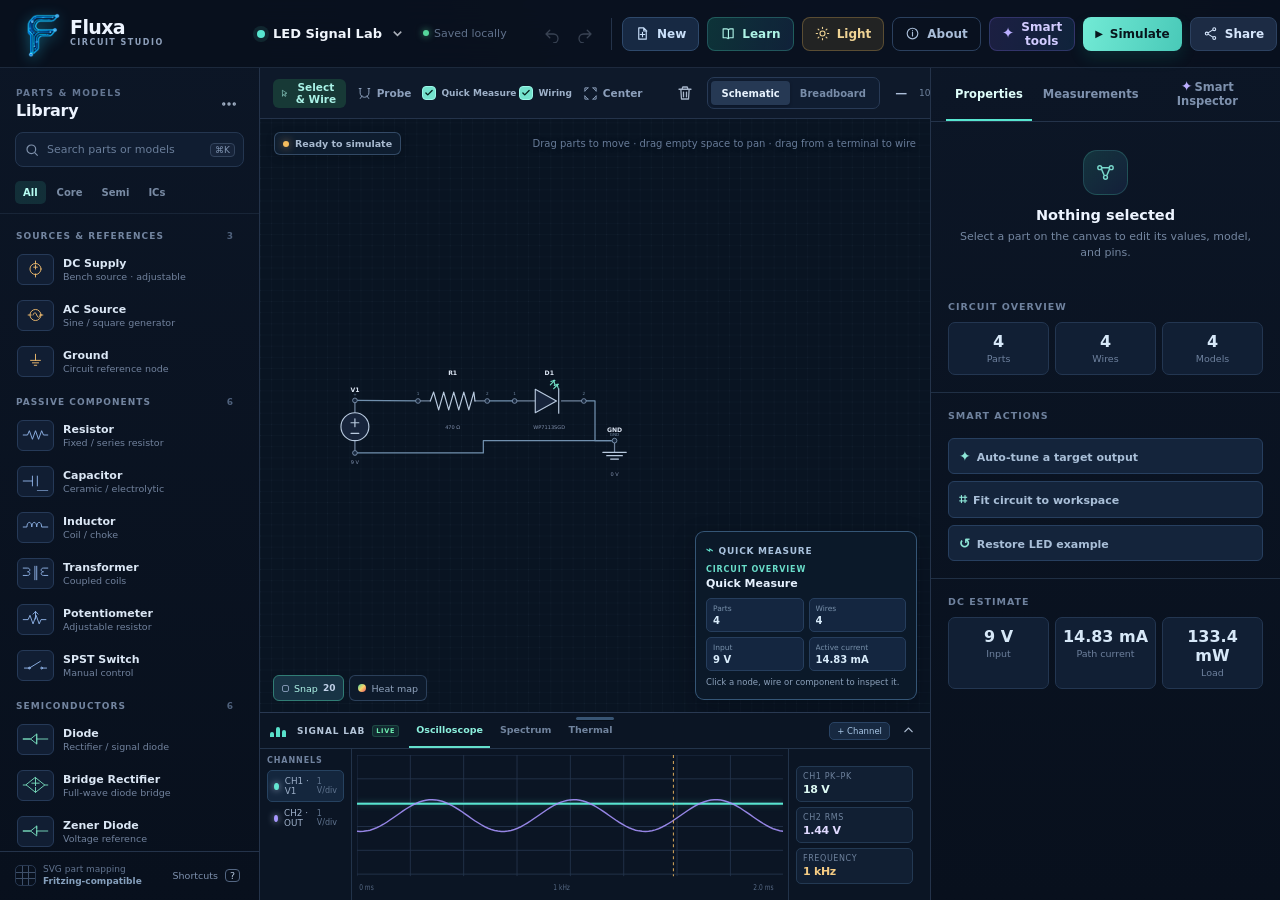
==== commit a3239749: "Update Fluxa v1.2: learning mode, measurements and circuit path improvements" ====
--- a/Fluxa.html
+++ b/Fluxa.html
@@ -156,7 +156,7 @@
 /* canvas objects */
 .circuit-canvas { cursor: grab; }
 .circuit-canvas.panning { cursor: grabbing; }
-.circuit-canvas .wire-hit { fill: none; stroke: rgba(255,255,255,.001); stroke-width: 15; stroke-linecap: round; stroke-linejoin: round; cursor: pointer; }.circuit-canvas .wire { fill: none; stroke: #7190ae; stroke-width: 2.2; stroke-linecap: round; stroke-linejoin: round; cursor: pointer; transition: stroke .15s ease, stroke-width .15s ease; }.circuit-canvas .wire:hover { stroke: #a8e9df; stroke-width: 3.2; }.circuit-canvas.simulating .wire:not(.active):not(.warn):not(.selected) { opacity: .34; }.circuit-canvas .wire.active { stroke: #67d8c4; filter: url(#softGlow); }.circuit-canvas .wire.warn { stroke: #e5aa60; }.circuit-canvas .wire.selected { stroke: #b5fff3; stroke-width: 4.4; filter: url(#softGlow); }.circuit-canvas .wire-preview { fill: none; stroke: #62e2cd; stroke-width: 2.7; stroke-dasharray: 5 5; pointer-events: none; }.circuit-canvas .junction { fill: #90d8ce; stroke: #0d2630; stroke-width: 2; }.circuit-canvas .component { cursor: grab; }.circuit-canvas .component.dragging { cursor: grabbing; opacity: .86; }.circuit-canvas .component .part-stroke { fill: none; stroke: #b9cadf; stroke-width: 2.1; stroke-linecap: round; stroke-linejoin: round; }.circuit-canvas .component .part-pin { fill: none; stroke: #6e819b; stroke-width: 2.2; stroke-linecap: round; }.circuit-canvas .component .part-fill { fill: #17243b; stroke: #b9cadf; stroke-width: 2; stroke-linejoin: round; }.circuit-canvas .component .part-accent { fill: none; stroke: #73dfc6; stroke-width: 2; stroke-linecap: round; stroke-linejoin: round; }.circuit-canvas .component .part-gold { fill: #d6a758; stroke: #e3c079; stroke-width: 1.3; }.circuit-canvas .component .part-ic { fill: #1b273c; stroke: #af9eff; stroke-width: 1.8; }.circuit-canvas .component .part-label { fill: #dce7f5; font-size: 11px; font-weight: 730; text-anchor: middle; paint-order: stroke; stroke: #0b1422; stroke-width: 3.3px; stroke-linejoin: round; }.circuit-canvas .component .part-value { fill: #7e91ad; font-size: 9px; text-anchor: middle; paint-order: stroke; stroke: #0b1422; stroke-width: 3px; stroke-linejoin: round; }.circuit-canvas .component .pin-label { fill: #6f859f; font-size: 7.5px; text-anchor: middle; }.circuit-canvas .component .ic-name { fill: #e5dfff; font-size: 14px; font-weight: 760; text-anchor: middle; }.circuit-canvas .component .ic-sub { fill: #a298b5; font-size: 7px; letter-spacing: 1.2px; text-anchor: middle; }.circuit-canvas .component .bridge-ac { fill: #80a6c9; font-size: 11px; font-weight: 750; text-anchor: middle; }.circuit-canvas .component .terminal-group { cursor: crosshair; }.circuit-canvas .component .terminal-hit { fill: #ffffff; opacity: .001; pointer-events: all; }.circuit-canvas .component .terminal { fill: #15253b; stroke: #869bb8; stroke-width: 1.45; pointer-events: none; transition: fill .15s ease, stroke .15s ease; }.circuit-canvas .component .terminal-group:hover .terminal, .circuit-canvas.wire-mode .terminal { fill: #70e2cf; stroke: #c0fff5; filter: drop-shadow(0 0 4px rgba(112, 226, 207, .8)); }.circuit-canvas.wire-mode .pin-label { fill: #aaf5e8; font-weight: 700; }.circuit-canvas .bread-source { fill: #4c5a68; stroke: #222c35; stroke-width: 2; }.circuit-canvas .bread-screen { fill: #8de8cf; stroke: #273842; stroke-width: 1.5; }.circuit-canvas .bread-screen-line { fill: none; stroke: #334b51; stroke-width: 2; stroke-linecap: round; }.circuit-canvas .bread-resistor { fill: #c79a63; stroke: #694a31; stroke-width: 1.6; }.circuit-canvas .bread-band { fill: #354353; }.circuit-canvas .bread-band.red { fill: #d55f50; }.circuit-canvas .bread-band.gold { fill: #e2c168; }.circuit-canvas .bread-cap { fill: #486a80; stroke: #213442; stroke-width: 1.4; }.circuit-canvas .bread-cap-top { fill: #7595a7; stroke: #213442; stroke-width: 1.2; }.circuit-canvas .bread-mark { fill: none; stroke: #eef4f7; stroke-width: 1.4; stroke-linecap: round; }.circuit-canvas .bread-coil { fill: none; stroke: #d0a76c; stroke-width: 7; stroke-linecap: round; }.circuit-canvas .bread-transformer { fill: #303a44; stroke: #141b23; stroke-width: 2; }.circuit-canvas .bread-transformer-line { fill: none; stroke: #c5a16e; stroke-width: 3; stroke-linecap: round; }.circuit-canvas .bread-pot { fill: #b5b9b8; stroke: #414b51; stroke-width: 2; }.circuit-canvas .bread-pot-shaft { fill: #535f68; stroke: #1e2930; stroke-width: 1.4; }.circuit-canvas .bread-switch { fill: #303c49; stroke: #17212a; stroke-width: 1.8; }.circuit-canvas .bread-switch-lever { fill: #c7d3d7; stroke: #4a5961; stroke-width: 1.5; }.circuit-canvas .bread-diode { fill: #242c35; stroke: #10161c; stroke-width: 1.5; }.circuit-canvas .bread-bridge { fill: #273340; stroke: #101820; stroke-width: 1.8; }.circuit-canvas .bread-bridge-mark { fill: none; stroke: #d1e0e5; stroke-width: 1.8; stroke-linecap: round; }.circuit-canvas .bread-bridge-text { fill: #c9d6dd; font-size: 10px; font-weight: 700; text-anchor: middle; }.circuit-canvas .bread-band.silver { fill: #d8d9d5; }.circuit-canvas .bread-led { fill: #42d98b; stroke: #0b6044; stroke-width: 1.4; }.circuit-canvas .bread-led-base { fill: #255943; stroke: #102a21; stroke-width: 1.2; }.circuit-canvas .bread-led-glint { fill: none; stroke: #b7ffe6; stroke-width: 2; stroke-linecap: round; opacity: .9; }.circuit-canvas .bread-transistor { fill: #252e38; stroke: #10161c; stroke-width: 1.7; }.circuit-canvas .bread-transistor-line { fill: none; stroke: #687584; stroke-width: 1.5; }.circuit-canvas .bread-chip { fill: #242d38; stroke: #111820; stroke-width: 2; }.circuit-canvas .bread-chip-notch { fill: #111820; stroke: #111820; }.circuit-canvas .bread-chip-text { fill: #cdd8d8; font-size: 9px; font-weight: 700; text-anchor: middle; }.circuit-canvas .component-hitbox { fill: #ffffff; opacity: .001; pointer-events: all; cursor: grab; }.circuit-canvas .component.selected .selection-box { display: block; }.circuit-canvas .selection-box { display: none; fill: none; stroke: #60ead3; stroke-width: 1.35; stroke-dasharray: 4 3; rx: 8; pointer-events: none; }.circuit-canvas .component.selected .part-stroke, .circuit-canvas .component.selected .part-fill { stroke: #86f4df; }.circuit-canvas .component.selected .part-label { fill: #e9fffb; }.component .thermal-halo { opacity: 0; pointer-events: none; }.heatmap-on .component .thermal-halo { opacity: .92; }.breadboard-view .component .part-stroke { stroke: #495d70; }.breadboard-view .component .part-pin { stroke: #a26c43; }.breadboard-view .component .part-label { fill: #1b2e45; stroke: none; paint-order: normal; font-weight: 800; }.breadboard-view .component .part-value { fill: #384b62; stroke: none; paint-order: normal; font-weight: 750; letter-spacing: .08px; }.breadboard-view .component .terminal { fill: #e4bf83; stroke: #4e3d27; }.breadboard-view.wire-mode .component .terminal { fill: #7c3aed; stroke: #2e1454; filter: drop-shadow(0 0 4px rgba(92, 42, 139, .64)); }.breadboard-view.wire-mode .pin-label { fill: #4d187b; stroke: none; }.breadboard-view .wire { stroke-width: 4.2; stroke: #e36559; }.breadboard-view .wire:nth-child(3n+2) { stroke: #459bd8; }.breadboard-view .wire.active { stroke: #f6a826; }.breadboard-view .wire:hover { stroke: #7136a3; }.breadboard-view .wire.selected { stroke: #6f2dbd; stroke-width: 5.2; filter: drop-shadow(0 0 3px rgba(82, 35, 137, .55)); }.breadboard-view .wire-preview { stroke: #6f2dbd; stroke-width: 4.2; filter: drop-shadow(0 0 2px rgba(82, 35, 137, .42)); }.breadboard-view .junction { fill: #6f2dbd; stroke: #fff9ee; stroke-width: 2.4; }.breadboard-view .component.selected .selection-box { display: block; fill: rgba(111, 45, 189, .06); stroke: #6f2dbd; stroke-width: 2.45; stroke-dasharray: 7 3; }.breadboard-view .component.selected .part-stroke, .breadboard-view .component.selected .part-fill { stroke: #6f2dbd; }.breadboard-view .component.selected .part-label { fill: #4c1978; stroke: none; }.breadboard-view .component .part-fill { fill: #303a46; stroke: #182129; }.breadboard-view .component .part-ic { fill: #242d38; stroke: #121820; }.breadboard-view .component .part-gold { fill: #c6a16c; }
+.circuit-canvas .wire-hit { fill: none; stroke: rgba(255,255,255,.001); stroke-width: 15; stroke-linecap: round; stroke-linejoin: round; cursor: pointer; }.circuit-canvas .wire { fill: none; stroke: #7190ae; stroke-width: 2.2; stroke-linecap: round; stroke-linejoin: round; cursor: pointer; transition: stroke .15s ease, stroke-width .15s ease; }.circuit-canvas .wire:hover { stroke: #a8e9df; stroke-width: 3.2; }.circuit-canvas.simulating .wire:not(.active):not(.partial):not(.warn):not(.selected) { opacity: .34; }.circuit-canvas .wire.active { stroke: #67d8c4; filter: url(#softGlow); }.circuit-canvas .wire.partial { stroke: #edb35d; stroke-width: 2.8; stroke-dasharray: 5 4; filter: drop-shadow(0 0 3px rgba(237, 179, 93, .42)); }.circuit-canvas .wire.warn { stroke: #e5aa60; }.circuit-canvas .wire.selected { stroke: #b5fff3; stroke-width: 4.4; filter: url(#softGlow); }.circuit-canvas .wire-preview { fill: none; stroke: #62e2cd; stroke-width: 2.7; stroke-dasharray: 5 5; pointer-events: none; }.circuit-canvas .junction { fill: #90d8ce; stroke: #0d2630; stroke-width: 2; }.circuit-canvas .open-path-marker { fill: rgba(255, 110, 86, .18); stroke: #ff7d67; stroke-width: 2; stroke-dasharray: 3 2; pointer-events: none; animation: open-path-pulse .8s ease-in-out infinite alternate; }.circuit-canvas .open-path-label { fill: #ffc5ae; font-size: 9px; font-weight: 800; paint-order: stroke; stroke: #0a1422; stroke-width: 3px; pointer-events: none; }.circuit-canvas.breadboard-view .open-path-label { fill: #a94437; stroke: #f7eedf; }.circuit-canvas.breadboard-view .open-path-marker { stroke: #cc4b3d; fill: rgba(220, 97, 69, .18); }@keyframes open-path-pulse { from { opacity: .55; } to { opacity: 1; } }.circuit-canvas .component { cursor: grab; }.circuit-canvas .component.dragging { cursor: grabbing; opacity: .86; }.circuit-canvas .component .part-stroke { fill: none; stroke: #b9cadf; stroke-width: 2.1; stroke-linecap: round; stroke-linejoin: round; }.circuit-canvas .component .part-pin { fill: none; stroke: #6e819b; stroke-width: 2.2; stroke-linecap: round; }.circuit-canvas .component .part-fill { fill: #17243b; stroke: #b9cadf; stroke-width: 2; stroke-linejoin: round; }.circuit-canvas .component .part-accent { fill: none; stroke: #73dfc6; stroke-width: 2; stroke-linecap: round; stroke-linejoin: round; }.circuit-canvas .component .part-gold { fill: #d6a758; stroke: #e3c079; stroke-width: 1.3; }.circuit-canvas .component .part-ic { fill: #1b273c; stroke: #af9eff; stroke-width: 1.8; }.circuit-canvas .component .part-label { fill: #dce7f5; font-size: 11px; font-weight: 730; text-anchor: middle; paint-order: stroke; stroke: #0b1422; stroke-width: 3.3px; stroke-linejoin: round; }.circuit-canvas .component .part-value { fill: #7e91ad; font-size: 9px; text-anchor: middle; paint-order: stroke; stroke: #0b1422; stroke-width: 3px; stroke-linejoin: round; }.circuit-canvas .component .pin-label { fill: #6f859f; font-size: 7.5px; text-anchor: middle; }.circuit-canvas .component .ic-name { fill: #e5dfff; font-size: 14px; font-weight: 760; text-anchor: middle; }.circuit-canvas .component .ic-sub { fill: #a298b5; font-size: 7px; letter-spacing: 1.2px; text-anchor: middle; }.circuit-canvas .component .bridge-ac { fill: #80a6c9; font-size: 11px; font-weight: 750; text-anchor: middle; }.circuit-canvas .component .terminal-group { cursor: crosshair; }.circuit-canvas .component .terminal-hit { fill: #ffffff; opacity: .001; pointer-events: all; }.circuit-canvas .component .terminal { fill: #15253b; stroke: #869bb8; stroke-width: 1.45; pointer-events: none; transition: fill .15s ease, stroke .15s ease; }.circuit-canvas .component .terminal-group:hover .terminal, .circuit-canvas.wire-mode .terminal { fill: #70e2cf; stroke: #c0fff5; filter: drop-shadow(0 0 4px rgba(112, 226, 207, .8)); }.circuit-canvas .component .terminal-group.auto-connect-source .terminal { fill: #f4bf53; stroke: #fff0bd; filter: drop-shadow(0 0 6px rgba(244, 191, 83, .96)); }.circuit-canvas .component .terminal-group.auto-connect-target .terminal { fill: #b48cff; stroke: #f0e9ff; filter: drop-shadow(0 0 6px rgba(180, 140, 255, .96)); }.circuit-canvas .component .terminal-group.auto-connect-source .pin-label { fill: #ffe8a2; font-weight: 800; }.circuit-canvas .component .terminal-group.auto-connect-target .pin-label { fill: #e4d9ff; font-weight: 800; }.circuit-canvas .auto-connect-preview { fill: none; stroke: #f7c65a; stroke-width: 3; stroke-dasharray: 3 3; pointer-events: none; filter: drop-shadow(0 0 3px rgba(247, 198, 90, .82)); animation: auto-connect-pulse .55s ease-in-out infinite alternate; }.circuit-canvas.wire-mode .pin-label { fill: #aaf5e8; font-weight: 700; }@keyframes auto-connect-pulse { from { opacity: .5; } to { opacity: 1; } }.circuit-canvas .bread-source { fill: #4c5a68; stroke: #222c35; stroke-width: 2; }.circuit-canvas .bread-screen { fill: #8de8cf; stroke: #273842; stroke-width: 1.5; }.circuit-canvas .bread-screen-line { fill: none; stroke: #334b51; stroke-width: 2; stroke-linecap: round; }.circuit-canvas .bread-resistor { fill: #c79a63; stroke: #694a31; stroke-width: 1.6; }.circuit-canvas .bread-band { fill: #354353; }.circuit-canvas .bread-band.red { fill: #d55f50; }.circuit-canvas .bread-band.gold { fill: #e2c168; }.circuit-canvas .bread-cap { fill: #486a80; stroke: #213442; stroke-width: 1.4; }.circuit-canvas .bread-cap-top { fill: #7595a7; stroke: #213442; stroke-width: 1.2; }.circuit-canvas .bread-mark { fill: none; stroke: #eef4f7; stroke-width: 1.4; stroke-linecap: round; }.circuit-canvas .bread-coil { fill: none; stroke: #d0a76c; stroke-width: 7; stroke-linecap: round; }.circuit-canvas .bread-transformer { fill: #303a44; stroke: #141b23; stroke-width: 2; }.circuit-canvas .bread-transformer-line { fill: none; stroke: #c5a16e; stroke-width: 3; stroke-linecap: round; }.circuit-canvas .bread-pot { fill: #b5b9b8; stroke: #414b51; stroke-width: 2; }.circuit-canvas .bread-pot-shaft { fill: #535f68; stroke: #1e2930; stroke-width: 1.4; }.circuit-canvas .bread-switch { fill: #303c49; stroke: #17212a; stroke-width: 1.8; }.circuit-canvas .bread-switch-lever { fill: #c7d3d7; stroke: #4a5961; stroke-width: 1.5; }.circuit-canvas .bread-diode { fill: #242c35; stroke: #10161c; stroke-width: 1.5; }.circuit-canvas .bread-bridge { fill: #273340; stroke: #101820; stroke-width: 1.8; }.circuit-canvas .bread-bridge-mark { fill: none; stroke: #d1e0e5; stroke-width: 1.8; stroke-linecap: round; }.circuit-canvas .bread-bridge-text { fill: #c9d6dd; font-size: 10px; font-weight: 700; text-anchor: middle; }.circuit-canvas .bread-band.silver { fill: #d8d9d5; }.circuit-canvas .bread-led { fill: #42d98b; stroke: #0b6044; stroke-width: 1.4; }.circuit-canvas .bread-led-base { fill: #255943; stroke: #102a21; stroke-width: 1.2; }.circuit-canvas .bread-led-glint { fill: none; stroke: #b7ffe6; stroke-width: 2; stroke-linecap: round; opacity: .9; }.circuit-canvas .bread-transistor { fill: #252e38; stroke: #10161c; stroke-width: 1.7; }.circuit-canvas .bread-transistor-line { fill: none; stroke: #687584; stroke-width: 1.5; }.circuit-canvas .bread-chip { fill: #242d38; stroke: #111820; stroke-width: 2; }.circuit-canvas .bread-chip-notch { fill: #111820; stroke: #111820; }.circuit-canvas .bread-chip-text { fill: #cdd8d8; font-size: 9px; font-weight: 700; text-anchor: middle; }.circuit-canvas .component-hitbox { fill: #ffffff; opacity: .001; pointer-events: all; cursor: grab; }.circuit-canvas .component.selected .selection-box { display: block; }.circuit-canvas .selection-box { display: none; fill: none; stroke: #60ead3; stroke-width: 1.35; stroke-dasharray: 4 3; rx: 8; pointer-events: none; }.circuit-canvas .component.selected .part-stroke, .circuit-canvas .component.selected .part-fill { stroke: #86f4df; }.circuit-canvas .component.selected .part-label { fill: #e9fffb; }.component .thermal-halo { opacity: 0; pointer-events: none; }.heatmap-on .component .thermal-halo { opacity: .92; }.breadboard-view .component .part-stroke { stroke: #495d70; }.breadboard-view .component .part-pin { stroke: #a26c43; }.breadboard-view .component .part-label { fill: #1b2e45; stroke: none; paint-order: normal; font-weight: 800; }.breadboard-view .component .part-value { fill: #384b62; stroke: none; paint-order: normal; font-weight: 750; letter-spacing: .08px; }.breadboard-view .component .terminal { fill: #e4bf83; stroke: #4e3d27; }.breadboard-view .component .terminal-group.auto-connect-source .terminal { fill: #f4bf53; stroke: #7d4c00; filter: drop-shadow(0 0 5px rgba(244, 191, 83, .85)); }.breadboard-view .component .terminal-group.auto-connect-target .terminal { fill: #b48cff; stroke: #4a2783; filter: drop-shadow(0 0 5px rgba(180, 140, 255, .85)); }.breadboard-view.wire-mode .component .terminal { fill: #7c3aed; stroke: #2e1454; filter: drop-shadow(0 0 4px rgba(92, 42, 139, .64)); }.breadboard-view.wire-mode .pin-label { fill: #4d187b; stroke: none; }.breadboard-view .wire { stroke-width: 4.2; stroke: #e36559; }.breadboard-view .wire:nth-child(3n+2) { stroke: #459bd8; }.breadboard-view .wire.active { stroke: #f6a826; }.breadboard-view .wire:hover { stroke: #7136a3; }.breadboard-view .wire.selected { stroke: #6f2dbd; stroke-width: 5.2; filter: drop-shadow(0 0 3px rgba(82, 35, 137, .55)); }.breadboard-view .wire-preview { stroke: #6f2dbd; stroke-width: 4.2; filter: drop-shadow(0 0 2px rgba(82, 35, 137, .42)); }.breadboard-view .junction { fill: #6f2dbd; stroke: #fff9ee; stroke-width: 2.4; }.breadboard-view .component.selected .selection-box { display: block; fill: rgba(111, 45, 189, .06); stroke: #6f2dbd; stroke-width: 2.45; stroke-dasharray: 7 3; }.breadboard-view .component.selected .part-stroke, .breadboard-view .component.selected .part-fill { stroke: #6f2dbd; }.breadboard-view .component.selected .part-label { fill: #4c1978; stroke: none; }.breadboard-view .component .part-fill { fill: #303a46; stroke: #182129; }.breadboard-view .component .part-ic { fill: #242d38; stroke: #121820; }.breadboard-view .component .part-gold { fill: #c6a16c; }
 
 .lab-drawer { position: relative; flex: 0 0 clamp(132px, 22vh, 188px); min-height: 0; max-height: 188px; overflow: hidden; background: #0b1524; border-top: 1px solid #293952; display: flex; flex-direction: column; transition: flex-basis .16s ease, height .16s ease; }.lab-drawer.user-sized { flex: 0 0 var(--lab-height); height: var(--lab-height); max-height: none; }.lab-drawer.collapsed { flex-basis: 39px; height: 39px; min-height: 39px; max-height: 39px; }.lab-drawer.user-sized.collapsed { flex-basis: 39px; height: 39px; min-height: 39px; max-height: 39px; }.lab-drawer.is-resizing { transition: none; }.lab-resize-handle { position: absolute; z-index: 12; top: 0; right: 0; left: 0; height: 10px; display: flex; align-items: center; justify-content: center; cursor: ns-resize; touch-action: none; }.lab-resize-handle span { width: 38px; height: 3px; border-radius: 99px; background: #385574; box-shadow: 0 1px 0 rgba(0,0,0,.35); transition: width .15s ease, background .15s ease; }.lab-resize-handle:hover span, .lab-resize-handle:focus-visible span, .lab-drawer.is-resizing .lab-resize-handle span { width: 66px; background: #64dfca; }.lab-resize-handle:focus-visible { outline: none; }.lab-drawer.collapsed .lab-resize-handle { display: none; } body.resizing-lab, body.resizing-lab * { cursor: ns-resize !important; user-select: none !important; }.lab-header { height: 39px; min-height: 39px; display: flex; align-items: center; gap: 10px; padding: 0 12px; border-bottom: 1px solid rgba(56, 79, 108, .55); }.lab-title { display: flex; gap: 7px; align-items: center; text-transform: uppercase; letter-spacing: .8px; color: #b4c4d8; font-size: 9.5px; font-weight: 800; min-width: 142px; }.scope-mark { width: 20px; height: 12px; display: flex; align-items: end; gap: 2px; }.scope-mark i { width: 4px; border-radius: 2px 2px 0 0; background: #59e0ca; display: block; }.scope-mark i:nth-child(1) { height: 5px; }.scope-mark i:nth-child(2) { height: 10px; }.scope-mark i:nth-child(3) { height: 7px; }.live-pill { color: #6ef1b2; background: rgba(84, 215, 155, .11); border: 1px solid rgba(84, 215, 155, .18); border-radius: 3px; padding: 2px 4px; font-size: 7px; letter-spacing: .75px; }.lab-tabs { align-self: stretch; display: flex; gap: 3px; }.lab-tabs button { height: 100%; color: #71849e; background: transparent; padding: 0 9px; border-bottom: 2px solid transparent; font-size: 10px; font-weight: 650; }.lab-tabs button:hover { color: #c6d6e8; }.lab-tabs button.active { color: #8cf0dd; border-bottom-color: #64e0cc; }.lab-actions { display: flex; align-items: center; gap: 5px; margin-left: auto; }.lab-actions > button:first-child { background: #172941; border: 1px solid #294364; border-radius: 5px; color: #a8c6e5; padding: 4px 8px; font-size: 9px; }.lab-actions > button:first-child:hover { background: #203754; }.lab-content { flex: 1 1 auto; min-height: 0; overflow: auto; overscroll-behavior: contain; scrollbar-gutter: stable; scrollbar-width: thin; scrollbar-color: #2b4665 transparent; }.lab-content::-webkit-scrollbar { width: 7px; height: 7px; }.lab-content::-webkit-scrollbar-thumb { background: #2b4665; border-radius: 8px; }.scope-layout, .spectrum-layout, .thermal-layout { min-height: 0; height: 100%; display: grid; }.scope-layout { grid-template-columns: 116px 1fr 164px; }.scope-sidebar { padding: 12px 10px; border-right: 1px solid rgba(54, 77, 105, .55); }.scope-control-title { color: #71839f; text-transform: uppercase; font-size: 8px; letter-spacing: .9px; font-weight: 800; margin-bottom: 8px; }.channel-row { padding: 7px 7px; display: flex; align-items: center; gap: 6px; border: 1px solid transparent; border-radius: 5px; color: #9eb0c9; font-size: 9.5px; }.channel-row.selected { background: #14263d; border-color: #264260; }.channel-color { width: 7px; height: 7px; border-radius: 50%; background: #63e4d0; box-shadow: 0 0 7px currentColor; }.channel-row:nth-child(3) .channel-color { background: #a897ff; }.channel-row small { color: #60748f; margin-left: auto; font-size: 8px; }.scope-graph-wrap { position: relative; padding: 10px 0 9px 9px; }.scope-graph { width: 100%; height: 100%; }.scope-grid { stroke: #24354d; stroke-width: 1; }.scope-axis-label { fill: #566984; font-size: 8px; }.scope-signal-a { fill: none; stroke: #58e5cf; stroke-width: 2; filter: drop-shadow(0 0 3px rgba(88, 229, 207, .35)); }.scope-signal-b { fill: none; stroke: #a995ff; stroke-width: 1.5; opacity: .88; }.scope-marker { stroke: #f5bd62; stroke-width: 1.2; stroke-dasharray: 3 3; }.scope-readout { padding: 11px 11px 10px; border-left: 1px solid rgba(54, 77, 105, .55); display: grid; align-content: center; gap: 8px; }.readout { padding: 7px 8px; background: #111f33; border: 1px solid #233953; border-radius: 5px; }.readout span { display: block; color: #6e829d; font-size: 8px; text-transform: uppercase; letter-spacing: .6px; }.readout b { display: block; font-size: 13px; color: #ddf9f3; letter-spacing: -.3px; margin-top: 2px; }.readout:nth-child(2) b { color: #dfd9ff; }.readout:nth-child(3) b { color: #f4cb83; }.spectrum-layout { grid-template-columns: 1fr 195px; }.spectrum-chart { padding: 11px 14px 9px; }.spectrum-chart svg { height: 100%; width: 100%; }.spectrum-bars rect { fill: url(#barGradient); }.spectrum-info { padding: 13px; border-left: 1px solid rgba(54, 77, 105, .55); }.spectrum-info h4, .thermal-layout h4 { color: #d5e2f0; font-size: 11px; margin: 0 0 10px; }.spectrum-info p { color: #7f92ad; font-size: 9.5px; line-height: 15px; margin: 0 0 10px; }.frequency-tag { display: inline-block; color: #68e3ce; background: rgba(74, 218, 194, .1); border: 1px solid rgba(74, 218, 194, .2); padding: 4px 6px; border-radius: 4px; font-size: 9px; }.thermal-layout { grid-template-columns: 1fr 230px; }.thermal-visual { padding: 9px 12px; display: flex; gap: 15px; align-items: center; }.thermal-scale { width: 12px; height: 105px; border-radius: 8px; background: linear-gradient(0deg, #45cf98, #e8dc60 52%, #f15c65); border: 1px solid rgba(255,255,255,.15); position: relative; }.thermal-scale::before, .thermal-scale::after { position: absolute; left: 19px; color: #71849f; font-size: 8px; white-space: nowrap; }.thermal-scale::before { content: 'Cool 25°C'; bottom: -1px; }.thermal-scale::after { content: 'Warm 52°C'; top: -1px; }.thermal-bars { flex: 1; display: flex; gap: 14px; align-items: end; height: 114px; padding: 0 20px; }.thermal-column { flex: 1; display: flex; flex-direction: column; align-items: center; justify-content: end; height: 100%; gap: 5px; }.thermal-column i { display: block; width: 32px; border-radius: 5px 5px 1px 1px; background: linear-gradient(0deg, #47d69b, #a7e26c); box-shadow: 0 0 10px rgba(88, 217, 151, .18); }.thermal-column.warn i { background: linear-gradient(0deg, #f4c45e, #ed8654); }.thermal-column span { font-size: 8px; color: #8092ab; }.thermal-insight { padding: 14px 15px; border-left: 1px solid rgba(54, 77, 105, .55); }.thermal-insight p { color: #8093ad; font-size: 9.5px; line-height: 14px; margin: 0; }.thermal-insight b { color: #d9e6f6; }.thermal-toggle-line { display: flex; margin-top: 11px; gap: 7px; align-items: center; color: #9ec8bf; font-size: 9px; }
 
@@ -257,11 +257,17 @@
 
 /* Educational feedback, guided lessons and current-flow animation */
 .circuit-canvas .wire-flow { display: none; fill: none; stroke: #d5fff8; stroke-width: 2.4; stroke-linecap: round; stroke-dasharray: 2 9; pointer-events: none; filter: drop-shadow(0 0 2px rgba(100, 238, 216, .9)); }
+.circuit-canvas .wire-voltage-label { fill: #a99aff; font-size: 11px; font-weight: 780; paint-order: stroke; stroke: #0a1422; stroke-width: 4px; stroke-linejoin: round; pointer-events: none; }
+.circuit-canvas.breadboard-view .wire-voltage-label { fill: #6a3da5; stroke: #f6f0df; stroke-width: 4px; }
 .circuit-canvas.simulating .wire-flow { display: block; animation: current-flow .72s linear infinite; }
+.circuit-canvas.simulating .wire-flow.partial { stroke: #ffd37b; stroke-dasharray: 2 10; opacity: .86; animation-duration: 1.1s; }
 .circuit-canvas.breadboard-view .wire-flow { stroke: #fff5bd; stroke-width: 2.8; filter: drop-shadow(0 0 2px rgba(255, 197, 93, .9)); }
 @keyframes current-flow { to { stroke-dashoffset: -22; } }
 .circuit-canvas .component.led-lit .part-fill { fill: #42eda2; filter: drop-shadow(0 0 var(--led-glow) rgba(64, 242, 166, .92)); }
 .circuit-canvas .component.led-lit .bread-led, .circuit-canvas .component.led-lit .bread-led-base { filter: drop-shadow(0 0 var(--led-glow) rgba(54, 234, 145, .92)); }
+.circuit-canvas .component.led-overcurrent .part-fill { fill: #ff5a4d; filter: drop-shadow(0 0 calc(var(--led-glow) + 5px) rgba(255, 76, 64, .95)); animation: led-overcurrent-pulse .58s ease-in-out infinite alternate; }
+.circuit-canvas .component.led-overcurrent .bread-led, .circuit-canvas .component.led-overcurrent .bread-led-base { fill: #ff5948; filter: drop-shadow(0 0 calc(var(--led-glow) + 5px) rgba(255, 76, 64, .95)); animation: led-overcurrent-pulse .58s ease-in-out infinite alternate; }
+@keyframes led-overcurrent-pulse { from { opacity: .72; } to { opacity: 1; } }
 .circuit-canvas.lesson-active .component.lesson-target .part-stroke, .circuit-canvas.lesson-active .component.lesson-target .part-fill { stroke: #f6c95e; }
 .circuit-canvas.lesson-active .component.lesson-target .terminal { fill: #f6c95e; stroke: #fff7d6; filter: drop-shadow(0 0 5px rgba(246, 201, 94, .9)); }
 .circuit-canvas.lesson-active .component.lesson-target .part-label { fill: #fff0ab; }
@@ -337,6 +343,7 @@
 body.light-theme .circuit-canvas .wire.active { stroke: #138c80; }
 body.light-theme .circuit-canvas .wire.warn { stroke: #c47b1f; }
 body.light-theme .circuit-canvas .wire.selected { stroke: #087a72; }
+body.light-theme .circuit-canvas .wire-voltage-label { fill: #6242ad; stroke: #edf4fa; }
 body.light-theme .circuit-canvas .junction { fill: #208d82; stroke: #edf4fa; }
 body.light-theme .circuit-canvas .component .part-stroke { stroke: #344f69; }
 body.light-theme .circuit-canvas .component .part-pin { stroke: #71879e; }
@@ -958,6 +965,8 @@
   let lessonHintVisible = false;
   let lessonCompletionAnnounced = false;
   let quickMeasureTarget = null;
+  let autoConnectPreview = [];
+  let pendingPropertyChange = false;
 
   function applyTheme(persist = false) {
     const light = state.theme === 'light';
@@ -1019,6 +1028,42 @@
     if (p < 1e-3) return `${trimNumber(value * 1e6, 1)} µW`;
     if (p < 1) return `${trimNumber(value * 1e3, 1)} mW`;
     return `${trimNumber(value, 2)} W`;
+  }
+  const GREEN_LED_IV_CURVE = [
+    [0, 0], [0.01, 1.36], [0.1, 1.52], [1, 1.69], [5, 1.90], [20, 2.10], [50, 2.14], [100, 2.17], [150, 2.20], [300, 2.25]
+  ];
+  function interpolateLedCurve(currentMilliamp, curve = GREEN_LED_IV_CURVE) {
+    const current = Math.max(0, currentMilliamp);
+    for (let index = 1; index < curve.length; index++) {
+      const [upperCurrent, upperVoltage] = curve[index];
+      if (current <= upperCurrent) {
+        const [lowerCurrent, lowerVoltage] = curve[index - 1];
+        const ratio = upperCurrent === lowerCurrent ? 0 : (current - lowerCurrent) / (upperCurrent - lowerCurrent);
+        return lowerVoltage + (upperVoltage - lowerVoltage) * ratio;
+      }
+    }
+    const [lastCurrent, lastVoltage] = curve[curve.length - 1];
+    const [previousCurrent, previousVoltage] = curve[curve.length - 2];
+    return lastVoltage + ((current - lastCurrent) * (lastVoltage - previousVoltage)) / (lastCurrent - previousCurrent);
+  }
+  function ledForwardVoltageAtCurrent(component, currentAmp) {
+    const nominal = Number(component.props?.forwardVoltage || 2.1);
+    const nominalCurveVoltage = 2.1;
+    const modelOffset = nominal - nominalCurveVoltage;
+    return Math.max(0, interpolateLedCurve(currentAmp * 1000) + modelOffset);
+  }
+  function solveSeriesLedCurrent(sourceVoltage, totalResistance, fixedDrop, leds) {
+    if (sourceVoltage <= fixedDrop || totalResistance <= 0) return 0;
+    let low = 0;
+    let high = Math.max(0, (sourceVoltage - fixedDrop) / totalResistance);
+    for (let iteration = 0; iteration < 42; iteration++) {
+      const current = (low + high) / 2;
+      const ledDrop = leds.reduce((sum, component) => sum + ledForwardVoltageAtCurrent(component, current), 0);
+      const balance = current * totalResistance + fixedDrop + ledDrop - sourceVoltage;
+      if (balance > 0) high = current;
+      else low = current;
+    }
+    return low;
   }
   function getComponent(id) { return state.components.find(component => component.id === id); }
   function getWire(id) { return state.wires.find(wire => wire.id === id); }
@@ -1204,9 +1249,15 @@
     return '<path class="part-pin" d="M-62 0H62"/>';
   }
 
+  function autoConnectRole(compId, pin) {
+    const pointKey = `${compId}:${pin}`;
+    if (autoConnectPreview.some(pair => pinKey(pair.from) === pointKey)) return 'auto-connect-source';
+    if (autoConnectPreview.some(pair => pinKey(pair.to) === pointKey)) return 'auto-connect-target';
+    return '';
+  }
   function terminalMarkup(component) {
     const visibleRadius = wireStart ? 6.1 : 4.2;
-    return getPins(component).map((pin, index) => `<g class="terminal-group" data-terminal-comp="${component.id}" data-terminal-pin="${index}"><circle class="terminal-hit" cx="${pin.dx}" cy="${pin.dy}" r="11"/><circle class="terminal" cx="${pin.dx}" cy="${pin.dy}" r="${visibleRadius}"/><text class="pin-label" x="${pin.dx}" y="${pin.dy - (pin.dy < 0 ? 8 : pin.dy > 0 ? -8 : 10)}">${escapeHTML(pin.label)}</text></g>`).join('');
+    return getPins(component).map((pin, index) => `<g class="terminal-group ${autoConnectRole(component.id, index)}" data-terminal-comp="${component.id}" data-terminal-pin="${index}"><circle class="terminal-hit" cx="${pin.dx}" cy="${pin.dy}" r="11"/><circle class="terminal" cx="${pin.dx}" cy="${pin.dy}" r="${visibleRadius}"/><text class="pin-label" x="${pin.dx}" y="${pin.dy - (pin.dy < 0 ? 8 : pin.dy > 0 ? -8 : 10)}">${escapeHTML(pin.label)}</text></g>`).join('');
   }
   function heatForComponent(component) {
     const metric = componentMetric(component.id);
@@ -1219,12 +1270,14 @@
     const metric = componentMetric(component.id);
     const heat = heatForComponent(component);
     const lessonTarget = isLessonComponentTarget(component);
-    const ledIntensity = component.type === 'led' && state.running ? Math.max(0, Math.min(1, metric.current / Math.max(.001, Number(component.props.maxCurrent || .02)))) : 0;
+    const ledLimit = Math.max(.001, Number(component.props.maxCurrent || .02));
+    const ledIntensity = component.type === 'led' && state.running ? Math.max(0, Math.min(1, metric.current / ledLimit)) : 0;
+    const ledOvercurrent = component.type === 'led' && state.running && metric.current > ledLimit;
     const ledGlow = 4 + ledIntensity * 17;
     const labelY = bounds.y - 10;
     const valueY = bounds.y + bounds.h + 14;
     const thermalSize = Math.max(bounds.w, bounds.h) * 0.88;
-    return `<g class="component ${selected ? 'selected' : ''} ${lessonTarget ? 'lesson-target' : ''} ${ledIntensity > .02 ? 'led-lit' : ''}" style="--led-intensity:${ledIntensity.toFixed(3)};--led-glow:${ledGlow.toFixed(1)}px" data-comp-id="${component.id}" data-fritzing-asset="${FRITZING_PARTS[component.type] || ''}" transform="translate(${component.x} ${component.y}) rotate(${component.rotation || 0})">
+    return `<g class="component ${selected ? 'selected' : ''} ${lessonTarget ? 'lesson-target' : ''} ${ledIntensity > .02 ? 'led-lit' : ''} ${ledOvercurrent ? 'led-overcurrent' : ''}" style="--led-intensity:${ledIntensity.toFixed(3)};--led-glow:${ledGlow.toFixed(1)}px" data-comp-id="${component.id}" data-fritzing-asset="${FRITZING_PARTS[component.type] || ''}" transform="translate(${component.x} ${component.y}) rotate(${component.rotation || 0})">
       <circle class="thermal-halo" cx="0" cy="0" r="${thermalSize}" fill="${heat.fill}" opacity="${heat.opacity}"/>
       <rect class="component-hitbox" x="${bounds.x - 9}" y="${bounds.y - 9}" width="${bounds.w + 18}" height="${bounds.h + 18}" rx="10"/>
       <rect class="selection-box" x="${bounds.x - 6}" y="${bounds.y - 6}" width="${bounds.w + 12}" height="${bounds.h + 12}" rx="8"/>
@@ -1235,34 +1288,75 @@
     </g>`;
   }
 
-  function routedWirePath(from, to) {
+  function laneValue(index) {
+    if (index === 0) return 0;
+    const magnitude = Math.ceil(index / 2);
+    return index % 2 ? magnitude : -magnitude;
+  }
+  function getWireRouteLanes() {
+    const groups = new Map();
+    state.wires.forEach(wire => {
+      const from = getTerminalFromPoint(wire.from);
+      const to = getTerminalFromPoint(wire.to);
+      if (!from || !to) return;
+      const middleX = (from.x + to.x) / 2;
+      const middleY = (from.y + to.y) / 2;
+      const key = `${Math.round(middleX / 170)}:${Math.round(middleY / 170)}`;
+      if (!groups.has(key)) groups.set(key, []);
+      groups.get(key).push(wire);
+    });
+    const lanes = new Map();
+    groups.forEach(group => {
+      group.sort((a, b) => a.id.localeCompare(b.id));
+      group.forEach((wire, index) => lanes.set(wire.id, group.length > 1 ? laneValue(index) : 0));
+    });
+    return lanes;
+  }
+  function routedWirePath(from, to, lane = 0) {
     if (!from || !to) return '';
     const dx = Math.abs(to.x - from.x), dy = Math.abs(to.y - from.y);
-    if (dx < 25 || dy < 20) return `M ${from.x} ${from.y} L ${to.x} ${to.y}`;
-    const middle = Math.round(((from.x + to.x) / 2) / 20) * 20;
+    const laneOffset = lane * 20;
+    if (dy < 20) {
+      if (!lane) return `M ${from.x} ${from.y} L ${to.x} ${to.y}`;
+      // Use the average endpoint position so the route is identical when the flow path is reversed.
+      const routeY = Math.round((((from.y + to.y) / 2 + laneOffset) / 10)) * 10;
+      return `M ${from.x} ${from.y} V ${routeY} H ${to.x} V ${to.y}`;
+    }
+    if (dx < 25) {
+      if (!lane) return `M ${from.x} ${from.y} L ${to.x} ${to.y}`;
+      // Same symmetry rule for near-vertical connections.
+      const routeX = Math.round((((from.x + to.x) / 2 + laneOffset) / 10)) * 10;
+      return `M ${from.x} ${from.y} H ${routeX} V ${to.y} H ${to.x}`;
+    }
+    const middle = Math.round(((from.x + to.x) / 2 + laneOffset) / 20) * 20;
     return `M ${from.x} ${from.y} H ${middle} V ${to.y} H ${to.x}`;
   }
-  function wirePath(wire, reverse = false) {
+  function wirePath(wire, reverse = false, lane = 0) {
     const from = getTerminalFromPoint(reverse ? wire.to : wire.from);
     const to = getTerminalFromPoint(reverse ? wire.from : wire.to);
-    return routedWirePath(from, to);
+    return routedWirePath(from, to, lane);
   }
   function wireClass(wire) {
     const classes = ['wire'];
     const isActive = state.running && simulation?.activeWireIds?.has(wire.id);
+    const isPartial = state.running && simulation?.partialWireIds?.has(wire.id);
     if (isActive && simulation?.shortCircuit) classes.push('warn');
     else if (isActive) classes.push('active');
+    else if (isPartial) classes.push('partial');
     if (state.selectedWireId === wire.id) classes.push('selected');
     return classes.join(' ');
   }
   function renderWires() {
     const endpointCounts = new Map();
+    const lanes = getWireRouteLanes();
     state.wires.forEach(wire => [wire.from, wire.to].forEach(point => endpointCounts.set(pinKey(point), (endpointCounts.get(pinKey(point)) || 0) + 1)));
     const paths = state.wires.map(wire => {
-      const path = wirePath(wire);
+      const lane = lanes.get(wire.id) || 0;
+      const path = wirePath(wire, false, lane);
       const isActive = state.running && simulation?.activeWireIds?.has(wire.id);
-      const direction = simulation?.wireDirections?.[wire.id];
-      const flow = isActive ? `<path class="wire-flow" marker-end="url(#flowArrow)" d="${wirePath(wire, direction === 'reverse')}"/>` : '';
+      const isPartial = state.running && simulation?.partialWireIds?.has(wire.id);
+      const direction = isActive ? simulation?.wireDirections?.[wire.id] : simulation?.partialWireDirections?.[wire.id];
+      const flow = isActive || isPartial ? `<path class="wire-flow ${isPartial ? 'partial' : ''}" marker-end="url(#flowArrow)" d="${wirePath(wire, direction === 'reverse', lane)}"/>` : '';
       return `<path class="wire-hit" data-wire-id="${wire.id}" d="${path}"/><path class="${wireClass(wire)}" data-wire-id="${wire.id}" d="${path}"/>${flow}`;
     }).join('');
     const junctions = [...endpointCounts.entries()].filter(([, count]) => count > 1).map(([key]) => {
@@ -1272,7 +1366,83 @@
     }).join('');
     return paths + junctions;
   }
+  function activeWireEndpoints(wire, sim) {
+    const reverse = sim.wireDirections?.[wire.id] === 'reverse';
+    return { from: reverse ? wire.to : wire.from, to: reverse ? wire.from : wire.to };
+  }
+  function voltageLabelPosition(wire, sim, lane = 0) {
+    const { from, to } = activeWireEndpoints(wire, sim);
+    const start = getTerminalFromPoint(from);
+    const end = getTerminalFromPoint(to);
+    if (!start || !end) return null;
+    const dx = Math.abs(end.x - start.x);
+    const dy = Math.abs(end.y - start.y);
+    const laneOffset = lane * 20;
+    let x;
+    let y;
+    let vertical = false;
+    if (dy < 20) {
+      x = (start.x + end.x) / 2;
+      y = lane ? Math.round((((start.y + end.y) / 2 + laneOffset) / 10)) * 10 : (start.y + end.y) / 2;
+    } else if (dx < 25) {
+      x = lane ? Math.round((((start.x + end.x) / 2 + laneOffset) / 10)) * 10 : (start.x + end.x) / 2;
+      y = (start.y + end.y) / 2;
+      vertical = true;
+    } else {
+      const middle = Math.round(((start.x + end.x) / 2 + laneOffset) / 20) * 20;
+      if (Math.abs(middle - start.x) > 18) {
+        x = (start.x + middle) / 2;
+        y = start.y;
+      } else {
+        x = middle;
+        y = (start.y + end.y) / 2;
+        vertical = true;
+      }
+    }
+    return vertical ? { x: x + 12, y: y + 3, anchor: 'start' } : { x, y: y - 11, anchor: 'middle' };
+  }
+  function renderVoltageLabels() {
+    const sim = simulation;
+    if (!state.running || !sim?.hasActivePath) return '';
+    const lanes = getWireRouteLanes();
+    const labels = [];
+    state.components.forEach(component => {
+      if (component.type === 'ground' || !sim.activeComponentIds?.has(component.id)) return;
+      const wire = state.wires.find(candidate => {
+        if (!sim.activeWireIds?.has(candidate.id)) return false;
+        const flow = activeWireEndpoints(candidate, sim);
+        return flow.from.compId === component.id;
+      });
+      if (!wire) return;
+      const flow = activeWireEndpoints(wire, sim);
+      const voltage = sim.nodeVoltages?.get(`${flow.from.compId}:${flow.from.pin}`);
+      const position = voltageLabelPosition(wire, sim, lanes.get(wire.id) || 0);
+      if (!Number.isFinite(voltage) || !position) return;
+      labels.push(`<text class="wire-voltage-label" x="${position.x}" y="${position.y}" text-anchor="${position.anchor}">${escapeHTML(formatVoltage(voltage))}</text>`);
+    });
+    return labels.join('');
+  }
+  function renderOpenPathMarkers() {
+    const sim = simulation;
+    if (!state.running || !sim?.partialOpenNodeIds?.size) return '';
+    let labeled = false;
+    return [...sim.partialOpenNodeIds].map(nodeId => {
+      const [compId, pin] = nodeId.split(':');
+      const point = getTerminalFromPoint({ compId, pin: Number(pin) });
+      if (!point) return '';
+      const label = !labeled ? `<text class="open-path-label" x="${point.x + 11}" y="${point.y - 12}">Open path</text>` : '';
+      labeled = true;
+      return `<circle class="open-path-marker" cx="${point.x}" cy="${point.y}" r="8"/>${label}`;
+    }).join('');
+  }
   function renderAnnotations() {
+    const voltageLabels = renderVoltageLabels();
+    const openPathMarkers = renderOpenPathMarkers();
+    const autoConnectLines = autoConnectPreview.map(pair => {
+      const from = getTerminalFromPoint(pair.from);
+      const to = getTerminalFromPoint(pair.to);
+      return from && to ? `<path class="auto-connect-preview" d="M ${from.x} ${from.y} L ${to.x} ${to.y}"/>` : '';
+    }).join('');
     const markers = state.probeTerminals.map((point, index) => {
       const pos = getTerminalFromPoint(point);
       return pos ? `<circle class="probe-marker" cx="${pos.x}" cy="${pos.y}" r="10" fill="none" stroke="${index === 0 ? '#62e4d0' : '#a897ff'}" stroke-width="1.7"/><text x="${pos.x + 11}" y="${pos.y - 10}" fill="${index === 0 ? '#72ead7' : '#b5a9ff'}" font-size="9" font-weight="700">${index === 0 ? 'A' : 'B'}</text>` : '';
@@ -1285,9 +1455,9 @@
     let statusTag = '';
     if (state.running && simulation?.source) {
       const src = simulation.source;
-      statusTag = `<g transform="translate(${src.x + 43} ${src.y - 22})"><rect width="73" height="19" rx="4" fill="#153448" stroke="#357e78"/><text x="8" y="13" fill="#a6f7e9" font-size="9" font-weight="700">${formatCurrent(simulation.current)}</text></g>`;
-    }
-    return preview + markers + statusTag;
+      statusTag = `<g transform="translate(${src.x + 43} ${src.y - 22})"><rect width="73" height="19" rx="4" fill="#153448" stroke="#357e78"/><text x="8" y="13" fill="#a6f7e9" font-size="9" font-weight="700">${formatCurrent(simulation.sourceCurrents?.[src.id] ?? simulation.current)}</text></g>`;
+    }
+    return voltageLabels + openPathMarkers + autoConnectLines + preview + markers + statusTag;
   }
   function quickActionIcon(action) {
     const icons = {
@@ -1432,7 +1602,7 @@
         const reversed = sim.wireDirections?.[wire.id] === 'reverse';
         const start = reversed ? wire.to : wire.from;
         const end = reversed ? wire.from : wire.to;
-        content = `<div class="quick-measure-kicker">Branch readout</div><h4>Wire current</h4><div class="quick-measure-value">${active ? formatCurrent(sim.current) : '0 A'}</div><p>${active ? `${escapeHTML(terminalDescription(start))} → ${escapeHTML(terminalDescription(end))}` : 'This wire is not on a complete conducting path.'}</p>${quickMeasureRow('Direction', active ? 'Active path' : 'No current')}`;
+        content = `<div class="quick-measure-kicker">Branch readout</div><h4>Wire current</h4><div class="quick-measure-value">${active ? formatCurrent(sim.wireCurrents?.[wire.id] ?? sim.current) : '0 A'}</div><p>${active ? `${escapeHTML(terminalDescription(start))} → ${escapeHTML(terminalDescription(end))}` : 'This wire is not on a complete conducting path.'}</p>${quickMeasureRow('Direction', active ? 'Active path' : 'No current')}`;
       }
     } else if (quickMeasureTarget?.kind === 'component') {
       const component = getComponent(quickMeasureTarget.compId);
@@ -1444,7 +1614,7 @@
       }
     }
     if (!hasTarget) {
-      content = `<div class="quick-measure-kicker">Circuit overview</div><h4>Quick Measure</h4><div class="quick-measure-grid">${quickMeasureRow('Parts', String(state.components.length))}${quickMeasureRow('Wires', String(state.wires.length))}${quickMeasureRow('Input', sim.source ? formatVoltage(sim.sourceVoltage) : '—')}${quickMeasureRow('Active current', sim.hasActivePath ? formatCurrent(sim.current) : '—')}</div><p>${sim.hasActivePath ? 'Click a node, wire or component with Quick Measure to inspect it.' : 'Run or complete a circuit, then click a node, wire or component to inspect it.'}</p>`;
+      content = `<div class="quick-measure-kicker">Circuit overview</div><h4>Quick Measure</h4><div class="quick-measure-grid">${quickMeasureRow('Parts', String(state.components.length))}${quickMeasureRow('Wires', String(state.wires.length))}${quickMeasureRow('Input', sim.source ? formatVoltage(sim.sourceVoltage) : '—')}${quickMeasureRow('Active current', sim.hasActivePath ? formatCurrent(sim.totalCurrent ?? sim.current) : '—')}</div><p>${sim.hasActivePath ? 'Click a node, wire or component to inspect it.' : sim.partialWireIds?.size ? 'An amber path preview shows where the circuit reaches an open connection.' : 'Run or complete a circuit, then click a node, wire or component to inspect it.'}</p>`;
     }
     panel.innerHTML = `<div class="quick-measure-head"><span><i>⌁</i>Quick Measure</span>${hasTarget ? '<button data-quick-measure-action="clear" title="Clear readout" aria-label="Clear readout">×</button>' : ''}</div>${content}`;
   }
@@ -1462,197 +1632,282 @@
   }
 
   function conductiveTopology(source) {
-    const forwardEdges = new Map();
-    const reverseEdges = new Map();
+    const edges = new Map();
+    const wireById = new Map(state.wires.map(wire => [wire.id, wire]));
     const key = (compId, pin) => `${compId}:${pin}`;
-    const addDirected = (from, to) => {
-      if (!forwardEdges.has(from)) forwardEdges.set(from, []);
-      if (!reverseEdges.has(to)) reverseEdges.set(to, []);
-      forwardEdges.get(from).push(to);
-      reverseEdges.get(to).push(from);
+    const addEdge = (from, to, meta) => {
+      if (!edges.has(from)) edges.set(from, []);
+      edges.get(from).push({ from, to, ...meta });
     };
-    const addBidirectional = (a, b) => { addDirected(a, b); addDirected(b, a); };
-    const pin = (component, index) => key(component.id, index);
-
-    state.wires.forEach(wire => addBidirectional(key(wire.from.compId, wire.from.pin), key(wire.to.compId, wire.to.pin)));
-    const alternatingSource = source && (source.type === 'acsource' || source.props?.waveform !== 'DC');
+    const addBidirectional = (from, to, meta) => {
+      addEdge(from, to, meta);
+      addEdge(to, from, meta);
+    };
+    const node = (component, pin) => key(component.id, pin);
+    const addComponentEdge = (component, fromPin, toPin, bidirectional = false, extraMeta = {}) => {
+      const meta = { kind: 'component', componentId: component.id, fromPin, toPin, ...extraMeta };
+      addEdge(node(component, fromPin), node(component, toPin), meta);
+      if (bidirectional) addEdge(node(component, toPin), node(component, fromPin), { kind: 'component', componentId: component.id, fromPin: toPin, toPin: fromPin, ...extraMeta });
+    };
+
+    state.wires.forEach(wire => {
+      const from = key(wire.from.compId, wire.from.pin);
+      const to = key(wire.to.compId, wire.to.pin);
+      addBidirectional(from, to, { kind: 'wire', wireId: wire.id });
+    });
+    const hasExternalPin = (component, pinIndex) => state.wires.some(wire => (wire.from.compId === component.id && wire.from.pin === pinIndex) || (wire.to.compId === component.id && wire.to.pin === pinIndex));
     state.components.forEach(component => {
       const pins = getPins(component);
-      if (pins.length < 2) return;
-      const pair = (a = 0, b = 1) => addBidirectional(pin(component, a), pin(component, b));
-      if (['resistor', 'inductor'].includes(component.type)) pair();
-      else if (component.type === 'capacitor' && alternatingSource) pair();
-      else if (component.type === 'potentiometer') { addBidirectional(pin(component, 0), pin(component, 2)); addBidirectional(pin(component, 2), pin(component, 1)); }
-      else if (component.type === 'switch' && component.props?.position === 'Closed') pair();
-      else if (['diode', 'led', 'zener'].includes(component.type)) addDirected(pin(component, 0), pin(component, 1));
+      if (pins.length < 2 || component.id === source?.id) return;
+      if (['resistor', 'inductor'].includes(component.type)) addComponentEdge(component, 0, 1, true);
+      // Capacitors are not treated as a continuous DC conduction path. Their transient AC/charging behavior needs a dedicated solver.
+      else if (component.type === 'potentiometer') {
+        // Wiper position (0-100%, terminal "1" side) splits the track into two resistive segments.
+        // Both the current solve (totalResistance) and the displayed drop (pathDrop) must agree on
+        // these segment values, so the ratio is computed once here and carried on the edge itself.
+        const fullResistance = Math.max(0, parseNumber(component.props?.resistance ?? component.props?.value, 0));
+        const wiperRatio = Math.min(1, Math.max(0, parseNumber(component.props?.position ?? 50, 50) / 100));
+        addComponentEdge(component, 0, 2, true, { segmentResistance: fullResistance * wiperRatio });
+        addComponentEdge(component, 2, 1, true, { segmentResistance: fullResistance * (1 - wiperRatio) });
+      }
+      else if (component.type === 'switch' && component.props?.position === 'Closed') addComponentEdge(component, 0, 1, true);
+      else if (['diode', 'led'].includes(component.type)) addComponentEdge(component, 0, 1);
+      // Zener diodes are normally used reverse-biased (cathode toward the positive rail) so that the
+      // breakdown voltage regulates the node. Model both the rare forward direction (0->1, like a normal
+      // diode) and the standard reverse-breakdown direction (1->0) so typical regulator wiring is detected.
+      else if (component.type === 'zener') { addComponentEdge(component, 0, 1, false, { zenerConduction: 'forward' }); addComponentEdge(component, 1, 0, false, { zenerConduction: 'reverse' }); }
       else if (component.type === 'bridge') {
-        // Educational full-wave bridge approximation: AC terminals feed +, and − returns to either AC terminal.
-        addDirected(pin(component, 0), pin(component, 2));
-        addDirected(pin(component, 1), pin(component, 2));
-        addDirected(pin(component, 3), pin(component, 0));
-        addDirected(pin(component, 3), pin(component, 1));
-      } else if (component.type === 'bjt' && state.wires.some(wire => wire.from.compId === component.id && wire.from.pin === 0 || wire.to.compId === component.id && wire.to.pin === 0)) {
-        addDirected(pin(component, 1), pin(component, 2));
-      } else if (component.type === 'mosfet' && state.wires.some(wire => wire.from.compId === component.id && wire.from.pin === 0 || wire.to.compId === component.id && wire.to.pin === 0)) {
-        addDirected(pin(component, 1), pin(component, 2));
+        addComponentEdge(component, 0, 2);
+        addComponentEdge(component, 1, 2);
+        addComponentEdge(component, 3, 0);
+        addComponentEdge(component, 3, 1);
+      } else if (component.type === 'bjt' && hasExternalPin(component, 0)) {
+        // NPN conducts collector->emitter (pin1->pin2); PNP conducts the opposite way, emitter->collector.
+        if ((component.props?.polarity || 'NPN') === 'PNP') addComponentEdge(component, 2, 1);
+        else addComponentEdge(component, 1, 2);
+      } else if (component.type === 'mosfet' && hasExternalPin(component, 0)) {
+        // N-channel conducts drain->source (pin1->pin2); P-channel conducts source->drain.
+        if ((component.props?.channel || 'N-channel') === 'P-channel') addComponentEdge(component, 2, 1);
+        else addComponentEdge(component, 1, 2);
       }
     });
 
     const grounds = state.components.filter(component => component.type === 'ground');
-    for (let index = 1; index < grounds.length; index++) addBidirectional(pin(grounds[0], 0), pin(grounds[index], 0));
-    if (!source) return { hasActivePath: false, activeWireIds: new Set(), wireDirections: {}, reachableFromPositive: new Set(), reachesNegative: new Set() };
-
-    const walk = (start, edges) => {
-      const visited = new Set([start]);
-      const queue = [start];
-      while (queue.length) {
-        const current = queue.shift();
-        (edges.get(current) || []).forEach(next => { if (!visited.has(next)) { visited.add(next); queue.push(next); } });
-      }
-      return visited;
-    };
-    const start = pin(source, 0);
-    const target = pin(source, 1);
-    const reachableFromPositive = walk(start, forwardEdges);
-    const reachesNegative = walk(target, reverseEdges);
-    const hasActivePath = reachableFromPositive.has(target);
+    for (let index = 1; index < grounds.length; index++) addBidirectional(node(grounds[0], 0), node(grounds[index], 0), { kind: 'ground' });
+    if (!source) return { hasActivePath: false, pathEdges: [], activeWireIds: new Set(), wireDirections: {}, activeComponentIds: new Set(), nodePath: [], partialWireIds: new Set(), partialWireDirections: {}, partialComponentIds: new Set(), openNodeIds: new Set() };
+
+    const start = node(source, 0);
+    const target = node(source, 1);
+    const queue = [start];
+    const visited = new Set([start]);
+    const parents = new Map();
+    while (queue.length && !visited.has(target)) {
+      const current = queue.shift();
+      (edges.get(current) || []).forEach(edge => {
+        if (!visited.has(edge.to)) {
+          visited.add(edge.to);
+          parents.set(edge.to, { previous: current, edge });
+          queue.push(edge.to);
+        }
+      });
+    }
+    if (!visited.has(target)) {
+      const partialWireIds = new Set();
+      const partialWireDirections = {};
+      const partialComponentIds = new Set([source.id]);
+      const childCounts = new Map();
+      parents.forEach(({ previous, edge }) => {
+        childCounts.set(previous, (childCounts.get(previous) || 0) + 1);
+        const [fromComp] = edge.from.split(':');
+        const [toComp] = edge.to.split(':');
+        partialComponentIds.add(fromComp);
+        partialComponentIds.add(toComp);
+        if (edge.kind === 'component') partialComponentIds.add(edge.componentId);
+        if (edge.kind === 'wire') {
+          const wire = wireById.get(edge.wireId);
+          if (!wire) return;
+          partialWireIds.add(edge.wireId);
+          partialWireDirections[edge.wireId] = edge.from === key(wire.from.compId, wire.from.pin) ? 'forward' : 'reverse';
+        }
+      });
+      const openNodeIds = new Set([...visited].filter(nodeId => nodeId !== start && !childCounts.has(nodeId)));
+      return { hasActivePath: false, pathEdges: [], activeWireIds: new Set(), wireDirections: {}, activeComponentIds: new Set(), nodePath: [], partialWireIds, partialWireDirections, partialComponentIds, openNodeIds };
+    }
+
+    const pathEdges = [];
+    const nodePath = [target];
+    let current = target;
+    while (current !== start) {
+      const parent = parents.get(current);
+      if (!parent) break;
+      pathEdges.unshift(parent.edge);
+      current = parent.previous;
+      nodePath.unshift(current);
+    }
     const activeWireIds = new Set();
     const wireDirections = {};
-    if (hasActivePath) {
-      state.wires.forEach(wire => {
-        const from = key(wire.from.compId, wire.from.pin);
-        const to = key(wire.to.compId, wire.to.pin);
-        if (reachableFromPositive.has(from) && reachesNegative.has(to)) {
-          activeWireIds.add(wire.id);
-          wireDirections[wire.id] = 'forward';
-        } else if (reachableFromPositive.has(to) && reachesNegative.has(from)) {
-          activeWireIds.add(wire.id);
-          wireDirections[wire.id] = 'reverse';
+    const activeComponentIds = new Set([source.id]);
+    pathEdges.forEach(edge => {
+      const [fromComp] = edge.from.split(':');
+      const [toComp] = edge.to.split(':');
+      activeComponentIds.add(fromComp);
+      activeComponentIds.add(toComp);
+      if (edge.kind === 'wire') {
+        const wire = wireById.get(edge.wireId);
+        if (!wire) return;
+        activeWireIds.add(edge.wireId);
+        wireDirections[edge.wireId] = edge.from === key(wire.from.compId, wire.from.pin) ? 'forward' : 'reverse';
+      }
+      if (edge.kind === 'component') activeComponentIds.add(edge.componentId);
+    });
+    return { hasActivePath: true, pathEdges, activeWireIds, wireDirections, activeComponentIds, nodePath, partialWireIds: new Set(), partialWireDirections: {}, partialComponentIds: new Set(), openNodeIds: new Set() };
+  }
+  function calculateSimulation() {
+    const components = state.components;
+    const componentsById = new Map(components.map(component => [component.id, component]));
+    const sources = components.filter(component => component.type === 'source' || component.type === 'acsource');
+    const metrics = Object.fromEntries(components.map(component => [component.id, { voltage: 0, current: 0, power: 0, temp: 25 }]));
+    const activeWireIds = new Set();
+    const wireDirections = {};
+    const wireCurrents = {};
+    const partialWireIds = new Set();
+    const partialWireDirections = {};
+    const partialOpenNodeIds = new Set();
+    const activeComponentIds = new Set();
+    const ledVoltages = new Map();
+    const nodeVoltages = new Map();
+    const sourceCurrents = {};
+    const pathResults = [];
+
+    const addMetric = (componentId, voltage, current, power) => {
+      const metric = metrics[componentId];
+      if (!metric) return;
+      metric.voltage = Math.max(metric.voltage, Math.abs(voltage));
+      metric.current += Math.abs(current);
+      metric.power += Math.abs(power);
+    };
+    // Resistance contributed by a single path edge. Defined per-edge (not per-component) so a
+    // potentiometer that only conducts through one wiper segment contributes just that segment's
+    // resistance — the same value used both to solve for current and to display the voltage drop.
+    const edgeResistance = (edge) => {
+      const component = componentsById.get(edge.componentId);
+      if (!component) return 0;
+      if (component.type === 'resistor') return Math.max(0, parseNumber(component.props?.resistance ?? component.props?.value, 0));
+      if (component.type === 'potentiometer') {
+        if (Number.isFinite(edge.segmentResistance)) return Math.max(0, edge.segmentResistance);
+        return Math.max(0, parseNumber(component.props?.resistance ?? component.props?.value, 0)) / 2;
+      }
+      return 0;
+    };
+    const pathDrop = (edge, path) => {
+      if (edge.kind !== 'component') return 0;
+      const component = componentsById.get(edge.componentId);
+      if (!component) return 0;
+      if (component.type === 'resistor' || component.type === 'potentiometer') return path.current * edgeResistance(edge);
+      if (component.type === 'diode') return Number(component.props?.forwardVoltage || .7);
+      if (component.type === 'led') return path.ledVoltages.get(component.id) || 0;
+      if (component.type === 'zener') return Number(component.props?.zenerVoltage || 5.1);
+      if (component.type === 'bridge') return edge.toPin === 2 ? Number(component.props?.forwardVoltage || 1.4) : 0;
+      if (component.type === 'bjt' || component.type === 'mosfet') return .2;
+      return 0;
+    };
+
+    sources.forEach(source => {
+      const topology = conductiveTopology(source);
+      const sourceVoltage = parseNumber(source.props?.voltage ?? source.props?.value, 0);
+      if (!topology.hasActivePath) {
+        metrics[source.id].voltage = sourceVoltage;
+        topology.partialWireIds.forEach(id => partialWireIds.add(id));
+        Object.assign(partialWireDirections, topology.partialWireDirections);
+        topology.openNodeIds.forEach(id => partialOpenNodeIds.add(id));
+        return;
+      }
+      const pathComponentIds = new Set(topology.pathEdges.filter(edge => edge.kind === 'component').map(edge => edge.componentId));
+      const pathComponents = [...pathComponentIds].map(id => componentsById.get(id)).filter(Boolean);
+      const resistiveEdges = topology.pathEdges.filter(edge => edge.kind === 'component' && ['resistor', 'potentiometer'].includes(componentsById.get(edge.componentId)?.type));
+      const totalResistance = resistiveEdges.reduce((sum, edge) => sum + edgeResistance(edge), 0);
+      const leds = pathComponents.filter(component => component.type === 'led');
+      const fixedDropComponents = pathComponents.filter(component => ['diode', 'bridge', 'zener'].includes(component.type));
+      const fixedDrop = fixedDropComponents.reduce((sum, component) => {
+        if (component.type === 'zener') return sum + Number(component.props?.zenerVoltage || 5.1);
+        if (component.type === 'bridge') return sum + Number(component.props?.forwardVoltage || 1.4);
+        return sum + Number(component.props?.forwardVoltage || .7);
+      }, 0);
+      const noResistance = totalResistance < .5;
+      let current = 0;
+      if (totalResistance > 0) current = solveSeriesLedCurrent(sourceVoltage, totalResistance, fixedDrop, leds);
+      if (noResistance) current = Math.min(2, sourceVoltage * 2.5);
+      const pathLedVoltages = new Map(leds.map(component => [component.id, ledForwardVoltageAtCurrent(component, current)]));
+      const forwardDrop = fixedDrop + [...pathLedVoltages.values()].reduce((sum, voltage) => sum + voltage, 0);
+      const path = { source, topology, current, sourceVoltage, totalResistance, fixedDrop, forwardDrop, ledVoltages: pathLedVoltages, noResistance };
+      pathResults.push(path);
+      sourceCurrents[source.id] = current;
+      pathLedVoltages.forEach((voltage, id) => ledVoltages.set(id, voltage));
+      topology.activeComponentIds.forEach(id => activeComponentIds.add(id));
+      topology.pathEdges.forEach(edge => {
+        if (edge.kind === 'wire') {
+          activeWireIds.add(edge.wireId);
+          wireDirections[edge.wireId] = edge.from === `${state.wires.find(wire => wire.id === edge.wireId).from.compId}:${state.wires.find(wire => wire.id === edge.wireId).from.pin}` ? 'forward' : 'reverse';
+          wireCurrents[edge.wireId] = (wireCurrents[edge.wireId] || 0) + current;
         }
       });
-    }
-    return { hasActivePath, activeWireIds, wireDirections, reachableFromPositive, reachesNegative };
-  }
-  function componentOnActivePath(component, topology, source) {
-    if (!topology.hasActivePath) return false;
-    const forward = topology.reachableFromPositive;
-    const reverse = topology.reachesNegative;
-    const node = index => `${component.id}:${index}`;
-    const pair = (a = 0, b = 1, directed = false) => (forward.has(node(a)) && reverse.has(node(b))) || (!directed && forward.has(node(b)) && reverse.has(node(a)));
-    const alternatingSource = source && (source.type === 'acsource' || source.props?.waveform !== 'DC');
-    if (['resistor', 'inductor'].includes(component.type)) return pair();
-    if (component.type === 'capacitor') return alternatingSource && pair();
-    if (component.type === 'potentiometer') return pair(0, 2) || pair(2, 1);
-    if (component.type === 'switch') return component.props?.position === 'Closed' && pair();
-    if (['diode', 'led', 'zener'].includes(component.type)) return pair(0, 1, true);
-    if (component.type === 'bridge') return pair(0, 2, true) || pair(1, 2, true) || pair(3, 0, true) || pair(3, 1, true);
-    if (['bjt', 'mosfet'].includes(component.type)) return pair(1, 2, true);
-    if (component.type === 'ground') return forward.has(node(0)) && reverse.has(node(0));
-    return false;
-  }
-  function estimateNodeVoltages(sim) {
-    const values = new Map();
-    if (!sim?.source || !sim.hasActivePath) return values;
-    const edges = new Map();
-    const addEdge = (from, to, drop = 0) => {
-      if (!edges.has(from)) edges.set(from, []);
-      edges.get(from).push({ to, drop });
+
+      let voltageAtNode = sourceVoltage;
+      nodeVoltages.set(`${source.id}:0`, sourceVoltage);
+      addMetric(source.id, sourceVoltage, current, sourceVoltage * current);
+      const groundSeen = new Set();
+      topology.pathEdges.forEach(edge => {
+        const drop = pathDrop(edge, path);
+        voltageAtNode -= drop;
+        nodeVoltages.set(edge.to, voltageAtNode);
+        if (edge.kind === 'component') addMetric(edge.componentId, drop, current, drop * current);
+        const [fromComponentId] = edge.from.split(':');
+        const [toComponentId] = edge.to.split(':');
+        [fromComponentId, toComponentId].forEach(componentId => {
+          const component = componentsById.get(componentId);
+          if (component?.type === 'ground' && !groundSeen.has(componentId)) {
+            addMetric(componentId, 0, current, 0);
+            groundSeen.add(componentId);
+          }
+        });
+      });
+      nodeVoltages.set(`${source.id}:1`, 0);
+    });
+
+    components.filter(component => component.type === 'ground').forEach(component => nodeVoltages.set(`${component.id}:0`, 0));
+    Object.values(metrics).forEach(metric => { metric.temp = 25 + Math.min(65, metric.power * 245); });
+    const primary = pathResults[0] || null;
+    const source = sources[0] || null;
+    const sourceVoltage = primary?.sourceVoltage ?? (source ? parseNumber(source.props?.voltage ?? source.props?.value, 0) : 0);
+    const hasGround = components.some(component => component.type === 'ground');
+    const totalCurrent = pathResults.reduce((sum, path) => sum + path.current, 0);
+    return {
+      source,
+      sources,
+      sourceVoltage,
+      totalResistance: primary?.totalResistance || 0,
+      forwardDrop: primary?.forwardDrop || 0,
+      current: primary?.current || 0,
+      totalCurrent,
+      sourceCurrents,
+      metrics,
+      outputVoltage: primary?.forwardDrop || 0,
+      hasGround,
+      enoughWiring: pathResults.length > 0,
+      shortCircuit: pathResults.some(path => path.noResistance),
+      hasActivePath: pathResults.length > 0,
+      activeWireIds,
+      wireDirections,
+      wireCurrents,
+      partialWireIds,
+      partialWireDirections,
+      partialOpenNodeIds,
+      activeComponentIds,
+      ledVoltages,
+      nodeVoltages,
+      topology: primary?.topology || null,
+      paths: pathResults
     };
-    const node = (component, pin) => `${component.id}:${pin}`;
-    const topology = sim.topology;
-    const forward = topology.reachableFromPositive;
-    const reverse = topology.reachesNegative;
-    const activePair = (component, a = 0, b = 1, directed = false) => {
-      const first = node(component, a), second = node(component, b);
-      if (forward.has(first) && reverse.has(second)) return { from: a, to: b };
-      if (!directed && forward.has(second) && reverse.has(first)) return { from: b, to: a };
-      return null;
-    };
-    state.wires.forEach(wire => {
-      if (!sim.activeWireIds.has(wire.id)) return;
-      const reverseDirection = sim.wireDirections[wire.id] === 'reverse';
-      const from = reverseDirection ? `${wire.to.compId}:${wire.to.pin}` : `${wire.from.compId}:${wire.from.pin}`;
-      const to = reverseDirection ? `${wire.from.compId}:${wire.from.pin}` : `${wire.to.compId}:${wire.to.pin}`;
-      addEdge(from, to, 0);
-    });
-    state.components.forEach(component => {
-      if (!sim.activeComponentIds.has(component.id) || component.id === sim.source.id) return;
-      const resistorDrop = Math.abs(sim.current * parseNumber(component.props?.resistance ?? component.props?.value, 0));
-      const addPair = (a, b, drop, directed = false) => {
-        const active = activePair(component, a, b, directed);
-        if (active) addEdge(node(component, active.from), node(component, active.to), drop);
-      };
-      if (component.type === 'resistor') addPair(0, 1, resistorDrop);
-      else if (component.type === 'potentiometer') { addPair(0, 2, resistorDrop / 2); addPair(2, 1, resistorDrop / 2); }
-      else if (['inductor', 'switch', 'capacitor'].includes(component.type)) addPair(0, 1, 0);
-      else if (component.type === 'diode') addPair(0, 1, Number(component.props?.forwardVoltage || .7), true);
-      else if (component.type === 'led') addPair(0, 1, Number(component.props?.forwardVoltage || 2.1), true);
-      else if (component.type === 'zener') addPair(0, 1, Number(component.props?.zenerVoltage || 5.1), true);
-      else if (component.type === 'bridge') {
-        addPair(0, 2, Number(component.props?.forwardVoltage || 1.4), true);
-        addPair(1, 2, Number(component.props?.forwardVoltage || 1.4), true);
-        addPair(3, 0, 0, true);
-        addPair(3, 1, 0, true);
-      } else if (['bjt', 'mosfet'].includes(component.type)) addPair(1, 2, .2, true);
-    });
-    const start = node(sim.source, 0);
-    values.set(start, sim.sourceVoltage);
-    const queue = [start];
-    while (queue.length) {
-      const current = queue.shift();
-      const voltage = values.get(current);
-      (edges.get(current) || []).forEach(edge => {
-        const nextVoltage = voltage - edge.drop;
-        if (!values.has(edge.to)) { values.set(edge.to, nextVoltage); queue.push(edge.to); }
-      });
-    }
-    values.set(node(sim.source, 1), 0);
-    state.components.filter(component => component.type === 'ground').forEach(component => values.set(node(component, 0), 0));
-    return values;
-  }
-  function calculateSimulation() { 
-    const components = state.components;
-    const source = components.find(c => c.type === 'source' || c.type === 'acsource');
-    const sourceVoltage = source ? parseNumber(source.props.voltage ?? source.props.value, 0) : 0;
-    const topology = conductiveTopology(source);
-    const activeComponentIds = new Set();
-    components.forEach(component => {
-      if (component.id === source?.id || componentOnActivePath(component, topology, source)) activeComponentIds.add(component.id);
-    });
-    const resistors = components.filter(component => (component.type === 'resistor' || component.type === 'potentiometer') && activeComponentIds.has(component.id));
-    const totalResistance = resistors.reduce((sum, resistor) => sum + Math.max(0, parseNumber(resistor.props.resistance ?? resistor.props.value, 0)), 0);
-    const diodes = components.filter(component => ['diode', 'bridge', 'led', 'zener'].includes(component.type) && activeComponentIds.has(component.id));
-    const forwardDrop = diodes.reduce((sum, component) => {
-      if (component.type === 'led') return sum + Number(component.props.forwardVoltage || 2.1);
-      if (component.type === 'zener') return sum + Number(component.props.zenerVoltage || 5.1);
-      if (component.type === 'bridge') return sum + Number(component.props.forwardVoltage || 1.4);
-      return sum + Number(component.props.forwardVoltage || .7);
-    }, 0);
-    const enoughWiring = topology.hasActivePath;
-    const noResistance = source && totalResistance < .5 && topology.hasActivePath;
-    let current = 0;
-    if (source && totalResistance > 0 && topology.hasActivePath) current = Math.max(0, (sourceVoltage - forwardDrop) / totalResistance);
-    if (noResistance) current = Math.min(2, sourceVoltage * 2.5);
-    const metrics = {};
-    components.forEach(component => {
-      const isActive = activeComponentIds.has(component.id);
-      let voltage = 0, power = 0, componentCurrent = isActive ? current : 0;
-      if (component.type === 'source' || component.type === 'acsource') { voltage = sourceVoltage; power = sourceVoltage * current; }
-      else if (component.type === 'resistor' || component.type === 'potentiometer') { const r = Math.max(0, parseNumber(component.props.resistance ?? component.props.value)); voltage = current * r; power = current * current * r; }
-      else if (component.type === 'led') { voltage = Number(component.props.forwardVoltage || 2.1); power = voltage * current; }
-      else if (component.type === 'diode') { voltage = Number(component.props.forwardVoltage || .7); power = voltage * current; }
-      else if (component.type === 'bridge') { voltage = Number(component.props.forwardVoltage || 1.4); power = voltage * current; }
-      else if (component.type === 'zener') { voltage = Number(component.props.zenerVoltage || 5.1); power = voltage * current; }
-      else if (component.type === 'capacitor') { voltage = sourceVoltage; componentCurrent = 0; }
-      else if (component.type === 'ground') { voltage = 0; componentCurrent = isActive ? current : 0; }
-      const temp = 25 + Math.min(65, power * 245);
-      metrics[component.id] = { voltage, current: componentCurrent, power, temp };
-    });
-    const hasGround = components.some(c => c.type === 'ground');
-    const outputVoltage = diodes.length ? forwardDrop : Math.max(0, sourceVoltage - (current * totalResistance));
-    const result = { source, sourceVoltage, totalResistance, forwardDrop, current, metrics, outputVoltage, hasGround, enoughWiring, shortCircuit: noResistance, hasActivePath: topology.hasActivePath, activeWireIds: topology.activeWireIds, wireDirections: topology.wireDirections, activeComponentIds, topology };
-    result.nodeVoltages = estimateNodeVoltages(result);
-    return result;
   }
   function analyzeCircuit() {
     const sim = simulation || calculateSimulation();
@@ -1662,6 +1917,8 @@
     if (!sim.hasGround) { issues.push({ type: 'error', title: 'Add a ground reference', text: 'Place GND and connect it to the return side of your circuit so voltages have a shared reference.' }); health -= 30; }
     if (state.wires.length < Math.max(2, state.components.length - 1)) { issues.push({ type: 'info', title: 'Keep wiring the circuit', text: 'Connect the remaining terminals to complete a path from the source through the load and back to ground.' }); health -= 8; }
     if (sim.source && sim.hasGround && state.wires.length >= Math.max(2, state.components.length - 1) && !sim.hasActivePath) { issues.push({ type: 'warn', title: 'No complete conducting path yet', text: 'Fluxa cannot find a path from source positive back to source negative. Check open switches, diode direction and disconnected wires.' }); health -= 18; }
+    const inactiveSources = (sim.sources || []).filter(sourceItem => !(sim.paths || []).some(path => path.source.id === sourceItem.id));
+    if (inactiveSources.length) { issues.push({ type: 'warn', title: 'One or more sources have no complete path', text: `${inactiveSources.map(sourceItem => sourceItem.label).join(', ')} is not connected through a complete conducting loop yet.` }); health -= 12; }
     if (sim.shortCircuit) { issues.push({ type: 'error', title: 'This may be a short circuit', text: 'Power is reaching the loop without enough resistance. Add a resistor before running the circuit again.' }); health -= 55; }
     state.components.filter(c => c.type === 'resistor').forEach(component => {
       const metric = componentMetric(component.id);
@@ -1872,7 +2129,7 @@
     dom.simulateLabel.textContent = state.running ? 'Stop' : 'Simulate';
     dom.circuitStateChip.classList.toggle('running', state.running);
     const analysis = analyzeCircuit();
-    dom.circuitStateChip.querySelector('span').textContent = state.running ? `Live simulation · ${formatCurrent(simulation.current)}` : analysis.health > 75 ? 'Ready to simulate' : 'Review circuit alerts';
+    dom.circuitStateChip.querySelector('span').textContent = state.running ? simulation.hasActivePath ? `Live simulation · ${formatCurrent(simulation.totalCurrent ?? simulation.current)}` : simulation.partialWireIds?.size ? 'Open path preview · 0 A' : 'No conducting path' : analysis.health > 75 ? 'Ready to simulate' : 'Review circuit alerts';
     const helper = wireStart ? 'Drag to a glowing terminal, or click one to finish the wire' : state.tool === 'probe' ? 'Click two terminals to measure between them' : state.wiringEnabled ? 'Drag parts to move · drag empty space to pan · drag from a terminal to wire' : 'Wiring is paused · click a node, wire or component to update Quick Measure';
     dom.canvasHelp.innerHTML = helper.replace(/(W)/, '<kbd>$1</kbd>');
   }
@@ -2019,6 +2276,7 @@
     return { value: formatVoltage(measured), label: state.probeTerminals.length === 2 ? 'Voltage between probe A and B' : 'Reference-to-node measurement' };
   }
   function renderMeasurements() {
+    const sim = simulation;
     const readout = probeReadout();
     const points = state.probeTerminals;
     const pointName = point => { const c = getComponent(point.compId); return c ? `${c.label} · ${getPins(c)[point.pin]?.label || point.pin + 1}` : '—'; };
@@ -2155,6 +2413,46 @@
   }
   function connectionExists(a, b) {
     return state.wires.some(wire => (pinKey(wire.from) === pinKey(a) && pinKey(wire.to) === pinKey(b)) || (pinKey(wire.from) === pinKey(b) && pinKey(wire.to) === pinKey(a)));
+  }
+  function terminalHasWire(point) {
+    return state.wires.some(wire => pinKey(wire.from) === pinKey(point) || pinKey(wire.to) === pinKey(point));
+  }
+  function findNearbyPinPairs(component) {
+    if (!state.wiringEnabled) return [];
+    const threshold = state.snap ? 28 : 20;
+    const usedTargets = new Set();
+    const pairs = [];
+    getPins(component).forEach((_, pinIndex) => {
+      const sourcePoint = { compId: component.id, pin: pinIndex };
+      if (terminalHasWire(sourcePoint)) return;
+      const sourcePosition = getTerminalPosition(component, pinIndex);
+      const candidates = [];
+      state.components.forEach(other => {
+        if (other.id === component.id) return;
+        getPins(other).forEach((__, otherPin) => {
+          const targetPoint = { compId: other.id, pin: otherPin };
+          if (terminalHasWire(targetPoint) || usedTargets.has(pinKey(targetPoint)) || connectionExists(sourcePoint, targetPoint)) return;
+          const targetPosition = getTerminalPosition(other, otherPin);
+          const distance = Math.hypot(sourcePosition.x - targetPosition.x, sourcePosition.y - targetPosition.y);
+          if (distance <= threshold) candidates.push({ point: targetPoint, distance });
+        });
+      });
+      candidates.sort((a, b) => a.distance - b.distance);
+      const nearest = candidates[0];
+      if (!nearest) return;
+      usedTargets.add(pinKey(nearest.point));
+      pairs.push({ from: sourcePoint, to: nearest.point, distance: nearest.distance });
+    });
+    return pairs;
+  }
+  function autoConnectNearbyPins(component, pairs = findNearbyPinPairs(component)) {
+    if (!state.wiringEnabled) return 0;
+    pairs.forEach(pair => {
+      if (!terminalHasWire(pair.from) && !terminalHasWire(pair.to) && !connectionExists(pair.from, pair.to)) {
+        state.wires.push({ id: `w-${Date.now().toString(36)}-${Math.random().toString(36).slice(2, 5)}`, from: pair.from, to: pair.to, auto: true });
+      }
+    });
+    return pairs.length;
   }
   function beginWire(point, announce = true) {
     wireStart = point;
@@ -2385,7 +2683,7 @@
     openModal(`<div class="modal-head"><div class="modal-head-icon">✎</div><div><h2>Rename project</h2><p>Give this Fluxa circuit a memorable name.</p></div><button class="modal-close" data-modal-close>×</button></div><div class="modal-body"><div class="modal-field"><label>Project name</label><input id="renameInput" maxlength="48" value="${escapeHTML(state.projectName)}" /></div></div><div class="modal-foot"><button class="button-secondary" data-modal-close>Cancel</button><button class="button-primary" id="renameSave">Save name</button></div>`, modal => { const input = $('#renameInput', modal); setTimeout(() => { input.focus(); input.select(); }, 30); const save = () => { const value = input.value.trim(); if (value) { state.projectName = value; recordHistory(); renderAll(); } closeModal(); }; $('#renameSave', modal).addEventListener('click', save); input.addEventListener('keydown', event => { if (event.key === 'Enter') save(); }); });
   }
   function openAboutModal() {
-    openModal(`<div class="about-hero"><div class="about-mark">F</div><div><div class="about-kicker">Circuit Studio</div><h2>Fluxa <span>v1.1</span></h2></div><button class="modal-close" data-modal-close aria-label="Close about dialog">×</button></div><div class="about-body"><p>Fluxa is a browser-based workspace for assembling and exploring electronic circuits.</p><a class="about-github" href="https://github.com/Arvanta/Fluxa" target="_blank" rel="noopener noreferrer"><svg viewBox="0 0 24 24"><path d="M12 2.8a9.2 9.2 0 0 0-2.9 17.9c.5.1.6-.2.6-.5v-1.8c-2.4.5-2.9-1-2.9-1-.4-1-.9-1.3-.9-1.3-.8-.5.1-.5.1-.5.9.1 1.4 1 1.4 1 .8 1.4 2.1 1 2.6.8.1-.6.3-1 .6-1.2-1.9-.2-3.9-.9-3.9-4.1 0-.9.3-1.6.9-2.2-.1-.2-.4-1 .1-2.1 0 0 .7-.2 2.3.8a8 8 0 0 1 4.2 0c1.6-1 2.3-.8 2.3-.8.5 1.1.2 1.9.1 2.1.6.6.9 1.3.9 2.2 0 3.2-2 3.9-3.9 4.1.3.3.6.8.6 1.6v2.4c0 .3.2.6.6.5A9.2 9.2 0 0 0 12 2.8Z"/></svg><span><b>github.com/Arvanta/Fluxa</b><small>Open the project repository</small></span><span class="about-external">↗</span></a></div><div class="modal-foot about-foot"><button class="button-secondary" data-modal-close>Close</button></div>`, modal => modal.classList.add('about-modal'));
+    openModal(`<div class="about-hero"><div class="about-mark">F</div><div><div class="about-kicker">Circuit Studio</div><h2>Fluxa <span>v1.2</span></h2></div><button class="modal-close" data-modal-close aria-label="Close about dialog">×</button></div><div class="about-body"><p>Fluxa is a browser-based workspace for assembling and exploring electronic circuits.</p><a class="about-github" href="https://github.com/Arvanta/Fluxa" target="_blank" rel="noopener noreferrer"><svg viewBox="0 0 24 24"><path d="M12 2.8a9.2 9.2 0 0 0-2.9 17.9c.5.1.6-.2.6-.5v-1.8c-2.4.5-2.9-1-2.9-1-.4-1-.9-1.3-.9-1.3-.8-.5.1-.5.1-.5.9.1 1.4 1 1.4 1 .8 1.4 2.1 1 2.6.8.1-.6.3-1 .6-1.2-1.9-.2-3.9-.9-3.9-4.1 0-.9.3-1.6.9-2.2-.1-.2-.4-1 .1-2.1 0 0 .7-.2 2.3.8a8 8 0 0 1 4.2 0c1.6-1 2.3-.8 2.3-.8.5 1.1.2 1.9.1 2.1.6.6.9 1.3.9 2.2 0 3.2-2 3.9-3.9 4.1.3.3.6.8.6 1.6v2.4c0 .3.2.6.6.5A9.2 9.2 0 0 0 12 2.8Z"/></svg><span><b>github.com/Arvanta/Fluxa</b><small>Open the project repository</small></span><span class="about-external">↗</span></a></div><div class="modal-foot about-foot"><button class="button-secondary" data-modal-close>Close</button></div>`, modal => modal.classList.add('about-modal'));
   }
   function openLearnModal() {
     const cards = LESSONS.map(lesson => `<article class="lesson-card"><div class="lesson-card-top"><span class="lesson-card-icon">${escapeHTML(lesson.icon)}</span><span class="lesson-level">${escapeHTML(lesson.level)}</span></div><h3>${escapeHTML(lesson.title)}</h3><p>${escapeHTML(lesson.summary)}</p><div class="lesson-card-meta"><span>${lesson.steps.length} steps</span><span>${escapeHTML(lesson.duration)}</span></div><button data-lesson-action="start" data-lesson-id="${lesson.id}">Start guided build <span>→</span></button></article>`).join('');
@@ -2609,6 +2907,27 @@
     });
   }
 
+  function updateSelectedPropertyField(element) {
+    const selected = getComponent(state.selectedId);
+    const field = element?.dataset?.componentField;
+    if (!selected || !field) return null;
+    const value = element.value;
+    if (field === 'label') selected.label = value || selected.label;
+    else {
+      const numericFields = ['voltage', 'frequency', 'resistance', 'rating', 'forwardVoltage', 'maxCurrent', 'reverseVoltage', 'zenerVoltage', 'powerRating', 'hfe', 'vceo', 'rds', 'gain'];
+      selected.props[field] = numericFields.includes(field) ? parseNumber(value, selected.props[field]) : value;
+      if (field === 'value') selected.props.value = value;
+      if (field === 'resistance') selected.props.value = formatResistance(selected.props[field]);
+    }
+    return selected;
+  }
+  function commitPendingPropertyChange() {
+    if (!pendingPropertyChange) return false;
+    pendingPropertyChange = false;
+    recordHistory();
+    return true;
+  }
+
   // --- Event bindings ------------------------------------------------------
   function bindEvents() {
     $('#libraryTabs').addEventListener('click', event => {
@@ -2623,8 +2942,9 @@
       const item = event.target.closest('[data-part-type]');
       const type = add?.dataset.addType || item?.dataset.partType;
       if (!type) return;
-      const offset = state.components.length % 5;
-      addComponent(type, 410 + offset * 35, 250 + offset * 34);
+      const centerX = snapCoordinate(viewBox.x + viewBox.w / 2);
+      const centerY = snapCoordinate(viewBox.y + viewBox.h / 2);
+      addComponent(type, centerX, centerY);
     });
     dom.componentList.addEventListener('dragstart', event => {
       const item = event.target.closest('[data-part-type]'); if (!item) return;
@@ -2639,7 +2959,7 @@
     dom.quickMeasureToggle.addEventListener('change', event => { state.quickMeasureVisible = event.target.checked; renderAll(); });
     dom.wiringToggle.addEventListener('change', event => {
       state.wiringEnabled = event.target.checked;
-      if (!state.wiringEnabled) { wireStart = null; wirePointer = null; }
+      if (!state.wiringEnabled) { wireStart = null; wirePointer = null; autoConnectPreview = []; }
       renderAll();
     });
     $('#deleteToolBtn').addEventListener('click', deleteSelected);
@@ -2724,6 +3044,7 @@
     });
 
     dom.canvas.addEventListener('pointerdown', event => {
+      commitPendingPropertyChange();
       const terminalPoint = terminalPointFromElement(event.target);
       if (terminalPoint) {
         event.preventDefault();
@@ -2790,6 +3111,7 @@
         const component = getComponent(dragState.id); if (!component) return;
         const point = toSvgPoint(event);
         component.x = snapCoordinate(point.x - dragState.offsetX); component.y = snapCoordinate(point.y - dragState.offsetY);
+        autoConnectPreview = findNearbyPinPairs(component);
         dragState.moved = true; renderCanvas();
       } else if (panState) {
         const deltaX = (event.clientX - panState.clientX) * panState.scaleX;
@@ -2803,9 +3125,19 @@
     });
     const endPointer = event => {
       if (dragState) {
-        const moved = dragState.moved; dragState = null;
+        const moved = dragState.moved;
+        const component = getComponent(dragState.id);
+        dragState = null;
         try { dom.canvas.releasePointerCapture?.(event.pointerId); } catch (_) {}
-        if (moved) { recordHistory(); renderAll(); }
+        if (moved) {
+          const autoConnections = component ? autoConnectNearbyPins(component, autoConnectPreview) : 0;
+          autoConnectPreview = [];
+          recordHistory();
+          renderAll();
+          if (autoConnections) showToast(`${autoConnections} nearby terminal${autoConnections === 1 ? '' : 's'} auto-connected.`);
+        } else {
+          autoConnectPreview = [];
+        }
         return;
       }
       if (panState) {
@@ -2825,23 +3157,30 @@
     dom.canvas.addEventListener('pointerup', endPointer); dom.canvas.addEventListener('pointercancel', endPointer);
     dom.canvas.addEventListener('wheel', event => { event.preventDefault(); const factor = event.deltaY < 0 ? .9 : 1.11; const point = toSvgPoint(event); const newW = Math.max(550, Math.min(1800, viewBox.w * factor)); const newH = newW * 690 / 1200; const rx = (point.x - viewBox.x) / viewBox.w; const ry = (point.y - viewBox.y) / viewBox.h; setViewBox({ x: point.x - rx * newW, y: point.y - ry * newH, w: newW, h: newH }); }, { passive: false });
 
+    dom.inspectorContent.addEventListener('input', event => {
+      const selected = updateSelectedPropertyField(event.target);
+      if (selected) pendingPropertyChange = true;
+    });
     dom.inspectorContent.addEventListener('change', event => {
       const selected = getComponent(state.selectedId);
       if (!selected) return;
       if (event.target.id === 'componentModel') {
-        const model = event.target.value; selected.model = model; const data = MODEL_DATA[model]; if (data) { Object.assign(selected.props, clone(data.params)); if (data.params.value) selected.props.value = data.params.value; } recordHistory(); renderAll(); showToast(`${model} parameters applied.`); return;
+        const model = event.target.value;
+        selected.model = model;
+        const data = MODEL_DATA[model];
+        if (data) { Object.assign(selected.props, clone(data.params)); if (data.params.value) selected.props.value = data.params.value; }
+        pendingPropertyChange = false;
+        recordHistory();
+        renderAll();
+        showToast(`${model} parameters applied.`);
+        return;
       }
-      const field = event.target.dataset.componentField;
-      if (field) {
-        const value = event.target.value;
-        if (field === 'label') selected.label = value || selected.label;
-        else {
-          const numericFields = ['voltage', 'frequency', 'resistance', 'rating', 'forwardVoltage', 'maxCurrent', 'reverseVoltage', 'zenerVoltage', 'powerRating', 'hfe', 'vceo', 'rds', 'gain'];
-          selected.props[field] = numericFields.includes(field) ? parseNumber(value, selected.props[field]) : value;
-          if (field === 'value') selected.props.value = value;
-          if (field === 'resistance') selected.props.value = formatResistance(selected.props[field]);
-        }
-        recordHistory(); renderAll(); showToast(`${selected.label} updated.`);
+      const updated = updateSelectedPropertyField(event.target);
+      if (updated) {
+        pendingPropertyChange = false;
+        recordHistory();
+        renderAll();
+        showToast(`${updated.label} updated.`);
       }
     });
     dom.inspectorContent.addEventListener('click', event => {
@@ -2859,7 +3198,10 @@
     });
 
     dom.modalBackdrop.addEventListener('click', event => { if (event.target === dom.modalBackdrop || event.target.closest('[data-modal-close]')) closeModal(); });
-    document.addEventListener('pointerdown', event => { if (!dom.exportMenu.contains(event.target) && !event.target.closest('#exportBtn')) dom.exportMenu.classList.add('hidden'); });
+    document.addEventListener('pointerdown', event => {
+      if (pendingPropertyChange && !dom.inspectorContent.contains(event.target)) commitPendingPropertyChange();
+      if (!dom.exportMenu.contains(event.target) && !event.target.closest('#exportBtn')) dom.exportMenu.classList.add('hidden');
+    });
     document.addEventListener('keydown', event => {
       const tag = document.activeElement?.tagName;
       const editing = tag === 'INPUT' || tag === 'TEXTAREA' || tag === 'SELECT';
